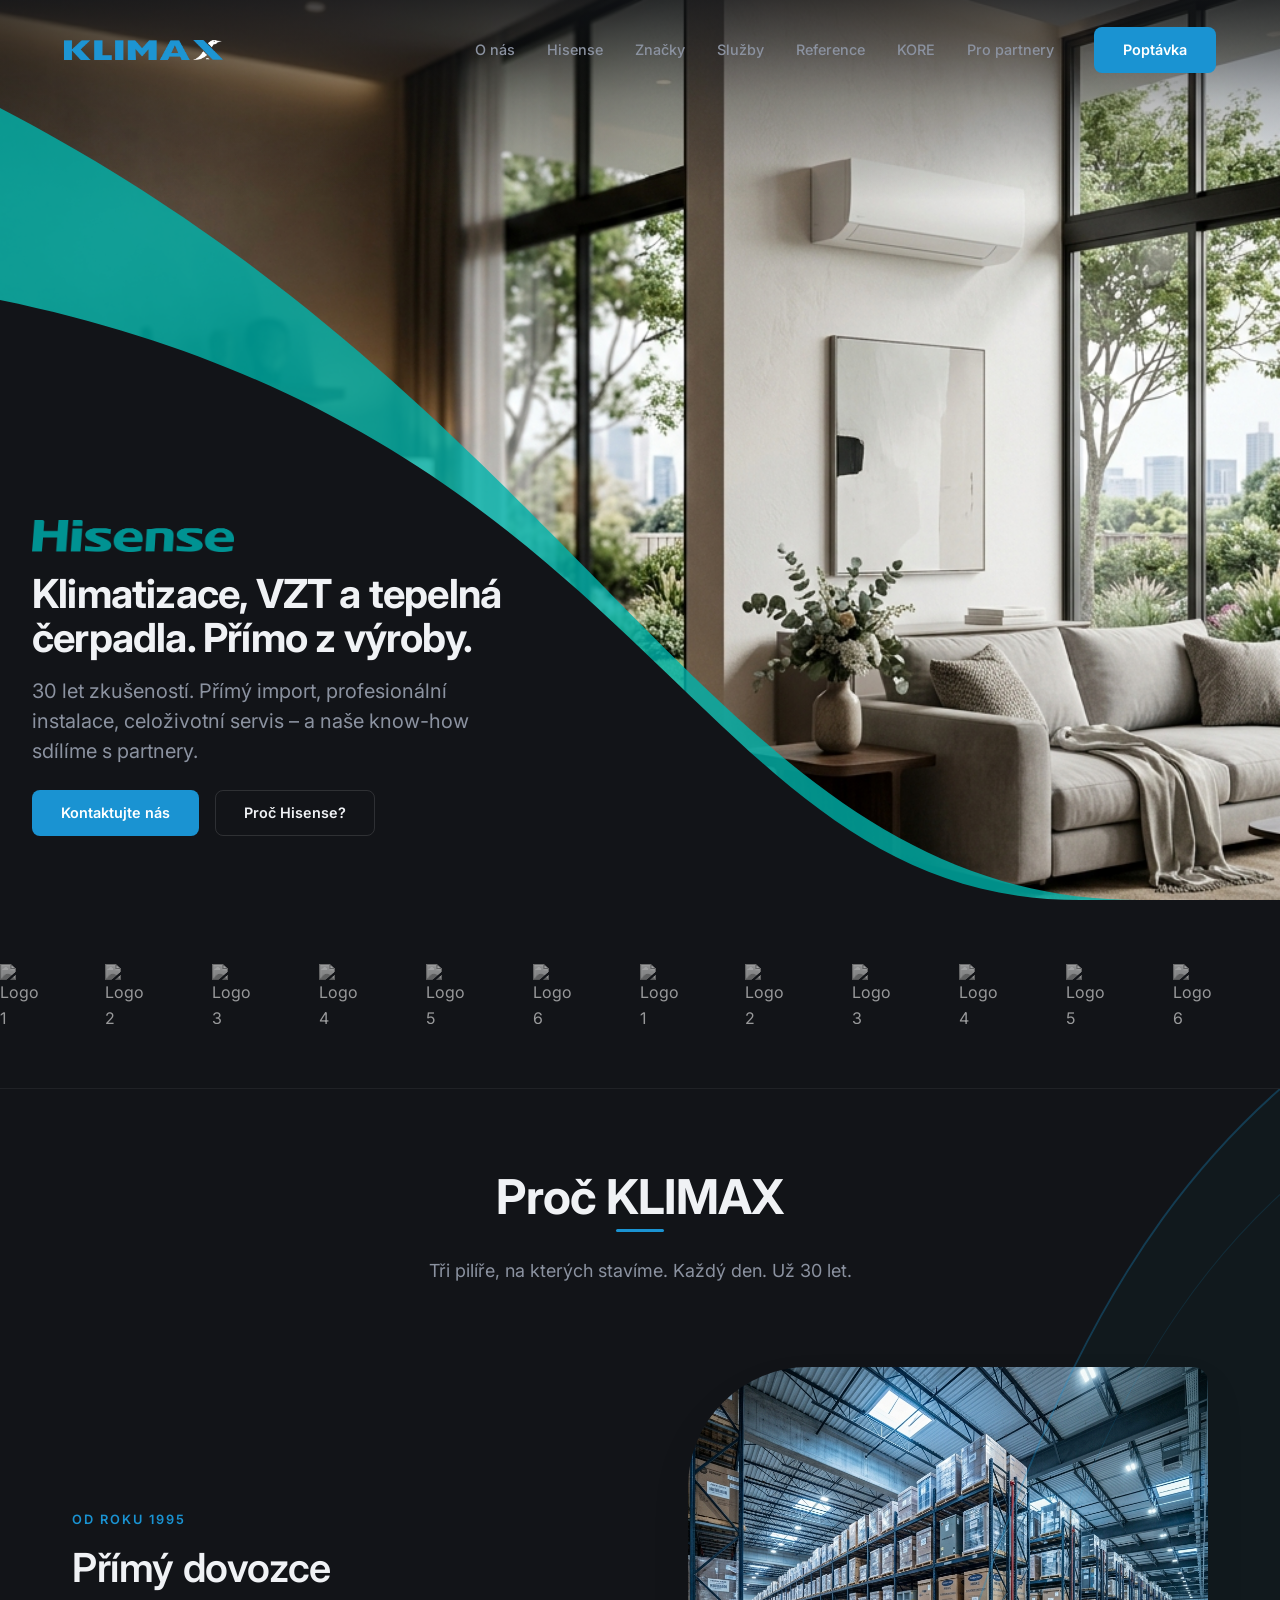
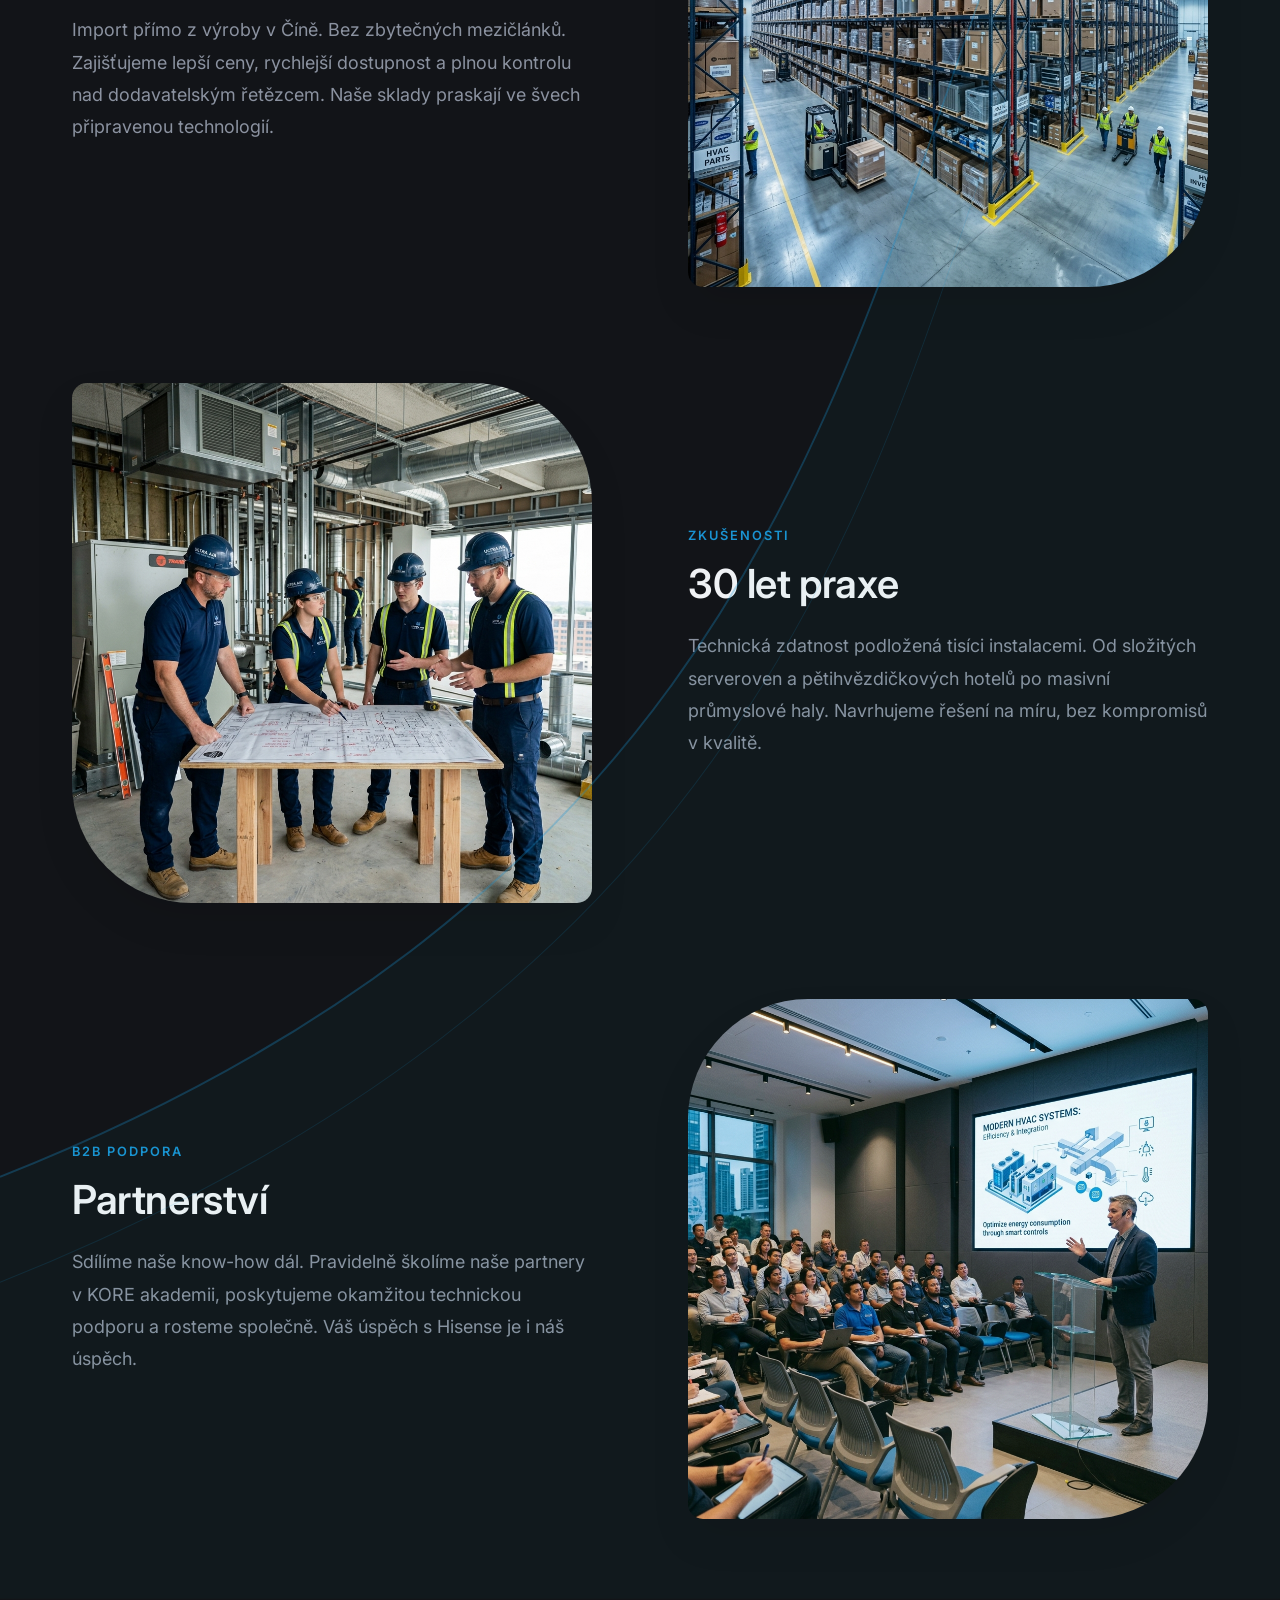
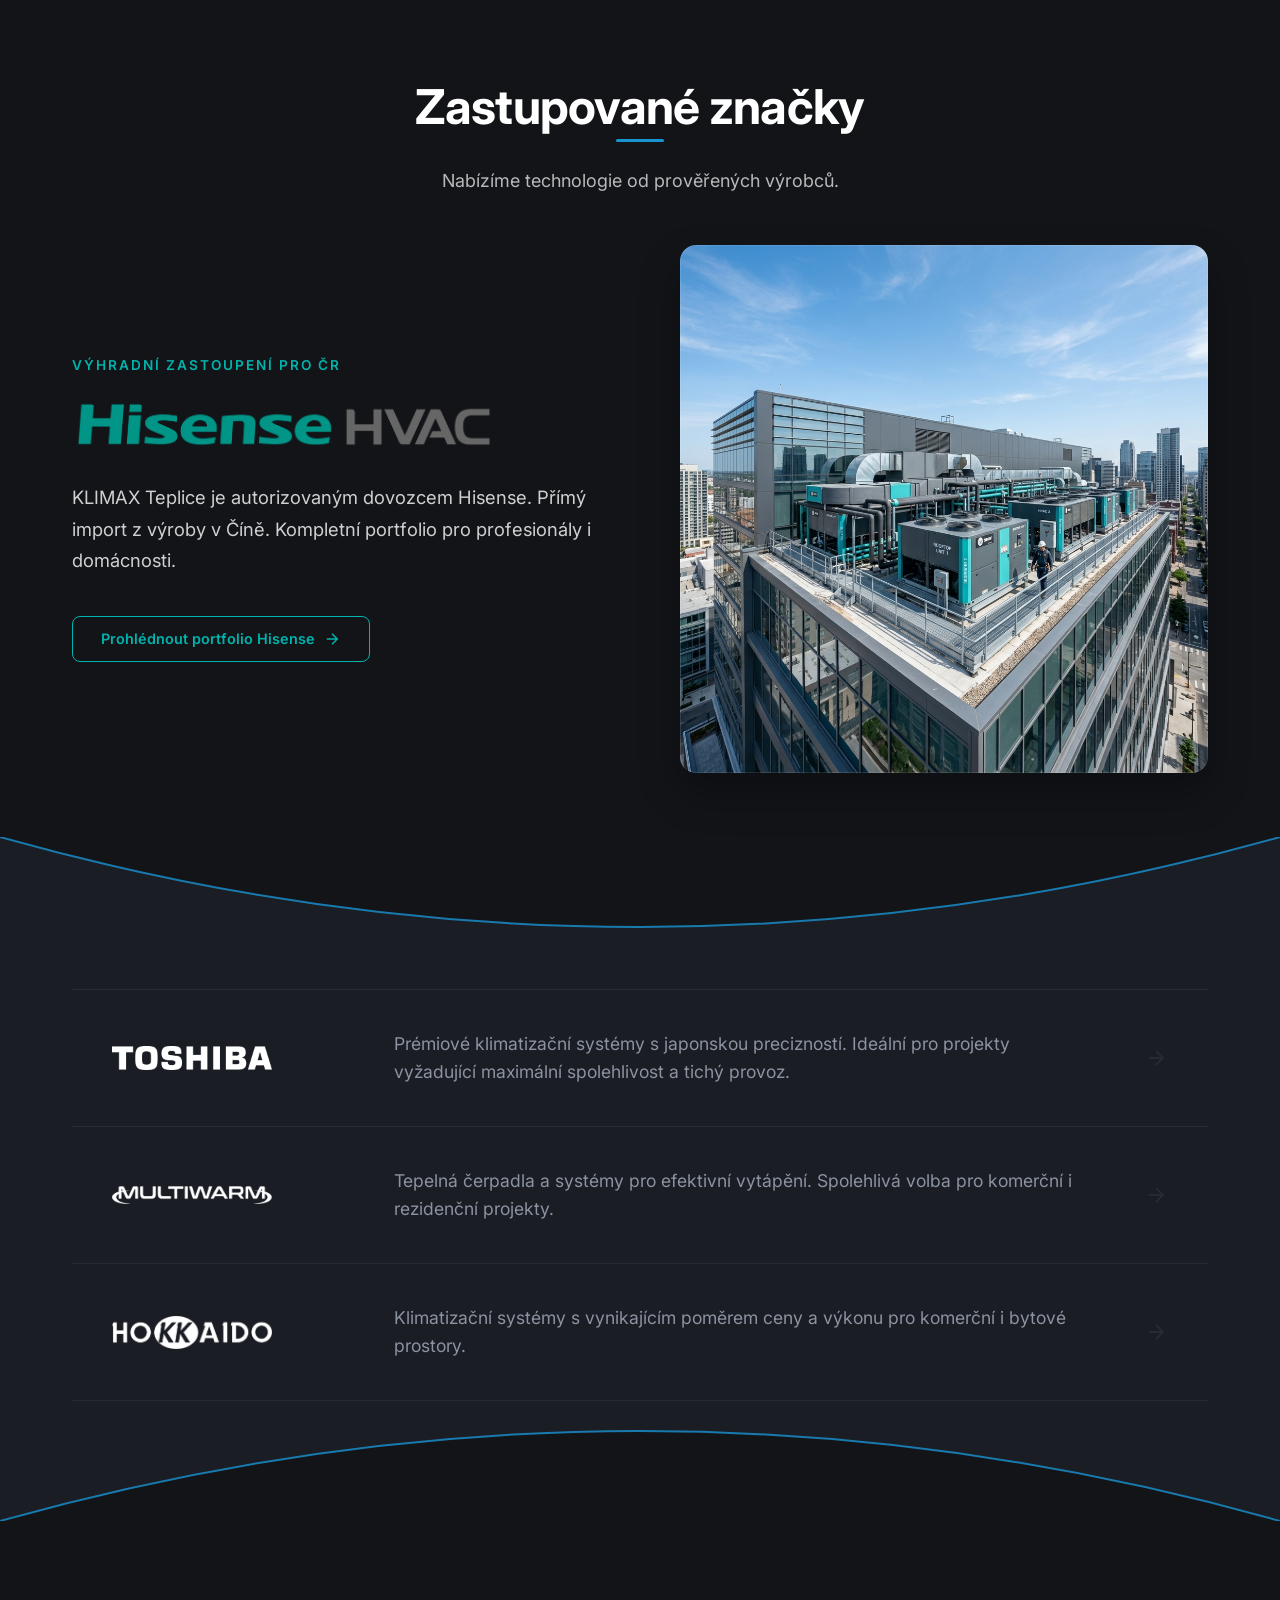
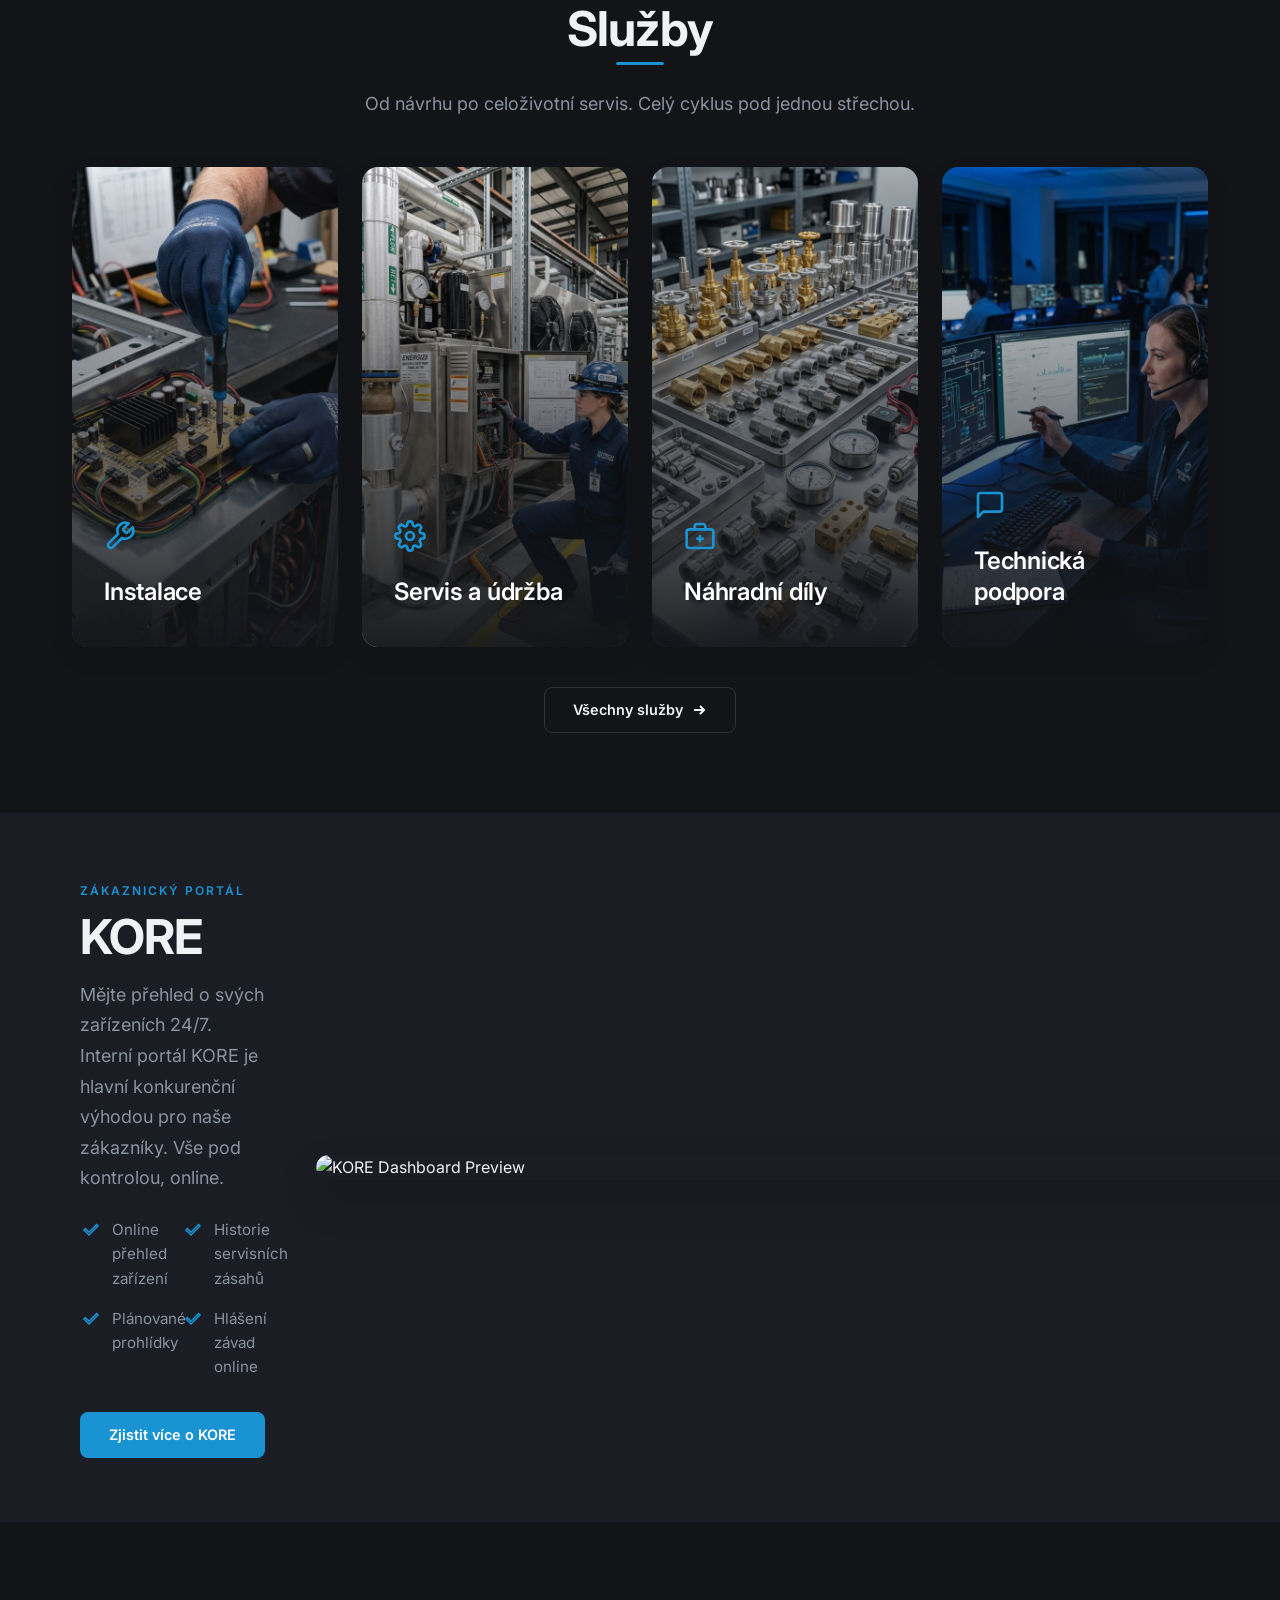
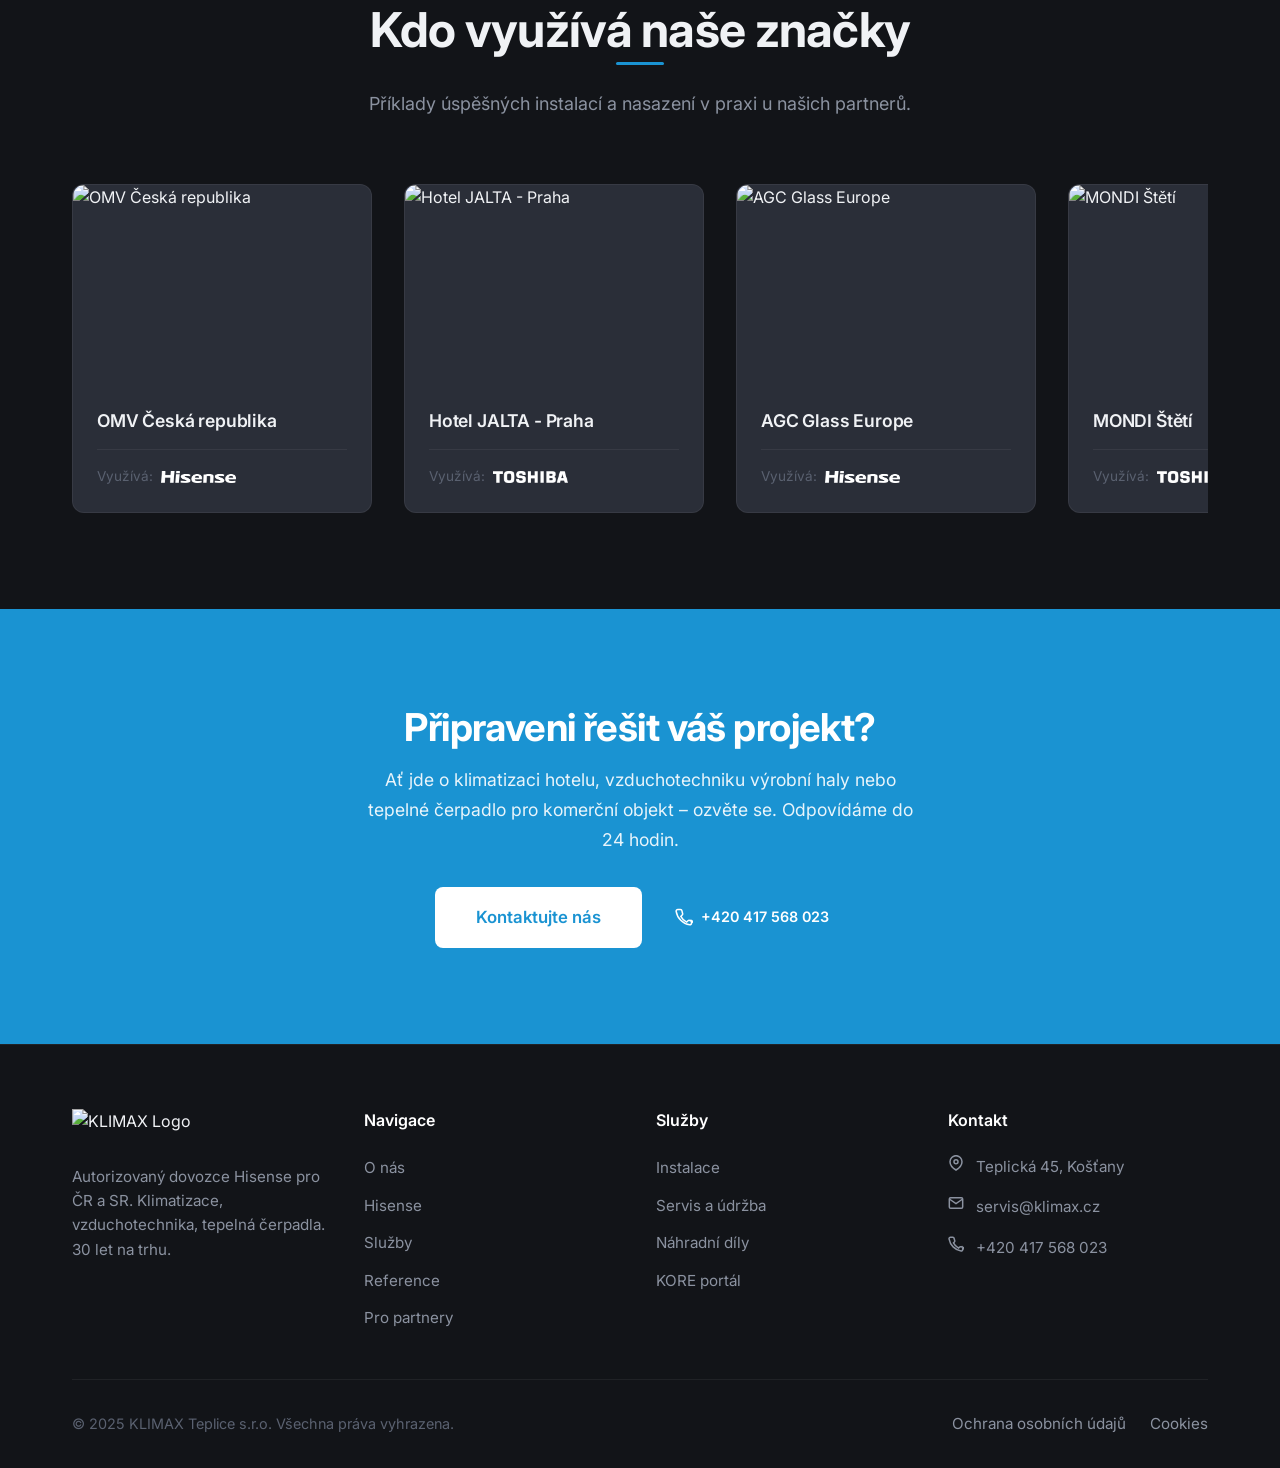
==== index.html @ 56fd616f "bug" ====
<!DOCTYPE html>
<html lang="cs">
<head>
    <meta charset="UTF-8">
    <meta name="viewport" content="width=device-width, initial-scale=1.0">
    <meta name="description" content="KLIMAX Teplice – autorizovaný dovozce Hisense pro ČR a SR. Přímý import klimatizací, vzduchotechniky a tepelných čerpadel z výroby v Číně. 30 let zkušeností.">
    <meta name="keywords" content="dovozce Hisense ČR, klimatizace, vzduchotechnika, tepelná čerpadla, KLIMAX Teplice, Hisense ČR, VRF systémy">
    <meta name="robots" content="index, follow">
    <meta name="author" content="KLIMAX Teplice s.r.o.">

    <!-- Open Graph -->
    <meta property="og:title" content="KLIMAX Teplice – Autorizovaný dovozce Hisense pro ČR a SR">
    <meta property="og:description" content="Přímý import klimatizací a tepelných čerpadel. 30 let na trhu. Prodáváme, instalujeme, servisujeme.">
    <meta property="og:type" content="website">
    <meta property="og:locale" content="cs_CZ">

    <title>KLIMAX Teplice – Autorizovaný dovozce Hisense | Klimatizace, VZT, Tepelná čerpadla</title>

    <!-- Styles -->
    <link rel="stylesheet" href="css/variables.css">
    <link rel="stylesheet" href="css/layout.css">
    <link rel="stylesheet" href="css/components.css">
    <link rel="stylesheet" href="css/pages.css">

    <!-- Preconnect to Google Fonts -->
    <link rel="preconnect" href="https://fonts.googleapis.com">
    <link rel="preconnect" href="https://fonts.gstatic.com" crossorigin>
</head>
<body>

    <!-- ============================================
         NAVIGATION
         ============================================ -->
    <nav class="nav" id="main-nav" role="navigation" aria-label="Hlavní navigace">
        <div class="container nav__inner">
            <!-- Logo -->
            <a href="/" class="nav__logo" aria-label="KLIMAX – domovská stránka">
                <img src="assets/images/Klimax.webp" alt="KLIMAX Logo" class="nav__logo-img" width="140" height="40">
            </a>

            <!-- Desktop Menu -->
            <ul class="nav__menu" id="nav-menu">
                <li class="nav__menu-item"><a href="o-nas.html" class="nav__menu-link">O nás</a></li>
                <li class="nav__menu-item"><a href="hisense.html" class="nav__menu-link">Hisense</a></li>
                <li class="nav__menu-item"><a href="ostatni-znacky.html" class="nav__menu-link">Značky</a></li>
                <li class="nav__menu-item"><a href="sluzby.html" class="nav__menu-link">Služby</a></li>
                <li class="nav__menu-item"><a href="reference.html" class="nav__menu-link">Reference</a></li>
                <li class="nav__menu-item"><a href="kore.html" class="nav__menu-link">KORE</a></li>
                <li class="nav__menu-item"><a href="pro-partnery.html" class="nav__menu-link">Pro partnery</a></li>
                <li class="nav__menu-item"><a href="kontakt.html" class="btn btn--primary nav__cta" id="nav-cta">Poptávka</a></li>
            </ul>

            <!-- Mobile Toggle -->
            <button class="nav__toggle" id="nav-toggle" aria-label="Otevřít menu" aria-expanded="false">
                <span class="nav__toggle-bar"></span>
                <span class="nav__toggle-bar"></span>
                <span class="nav__toggle-bar"></span>
            </button>
        </div>
    </nav>

    <!-- ============================================
         HERO SECTION
         ============================================ -->
    <section class="hero" id="hero">
        <!-- Left: Text Content -->
        <div class="hero__content">
            <div class="hero__content-inner">
                <!-- Hisense logo -->
                <div class="hero__partner-logo fade-in">
                    <img src="assets/images/Hisense.webp" alt="Hisense logo" class="hero__partner-img">
                </div>

                <h1 class="hero__title fade-in">
                    Klimatizace, VZT a&nbsp;tepelná čerpadla. Přímo z&nbsp;výroby.
                </h1>

                <p class="hero__subtitle fade-in">
                    30&nbsp;let zkušeností. Přímý import, profesionální instalace, celoživotní servis – a&nbsp;naše know-how sdílíme s&nbsp;partnery.
                </p>

                <div class="hero__actions fade-in">
                    <a href="kontakt.html" class="btn btn--primary" id="hero-cta-contact">Kontaktujte nás</a>
                    <a href="hisense.html" class="btn btn--secondary" id="hero-cta-hisense">Proč Hisense?</a>
                </div>
            </div>
        </div>

        <!-- Right: Hero Image -->
        <div class="hero__image">
            <img src="assets/images/hero-room-clean.png" alt="Moderní interiér s klimatizací Hisense" width="960" height="960" loading="eager">
        </div>

        <!-- Large Background Wave (Dark with Teal Accent) -->
        <div class="hero__wave" aria-hidden="true">
            <svg viewBox="0 0 100 100" fill="none" xmlns="http://www.w3.org/2000/svg" preserveAspectRatio="none">
                <!-- Teal accent -->
                <path d="M0 1 C 50 40, 60 100, 95 100 L 0 100 Z" fill="#00B3AC" opacity="0.8"/>
                <!-- Dark background for text readability -->
                <path d="M0 25 C 55 42, 58 100, 90 100 L 0 100 Z" fill="#121418"/>
            </svg>
        </div>
    </section>

    <!-- ============================================
         FIRMÁM, KTERÉ NÁM DŮVĚŘUJÍ (NEKONEČNÝ KAROUSEL)
         ============================================ -->
    <section class="trusted-carousel">
        <div class="trusted-carousel__inner">
            <div class="trusted-carousel__track">
                <!-- Logos duplicated for infinite effect -->
                <img src="https://placehold.co/200x80/e6e8eb/8B92A0?text=Firma+1" alt="Logo 1">
                <img src="https://placehold.co/200x80/e6e8eb/8B92A0?text=Firma+2" alt="Logo 2">
                <img src="https://placehold.co/200x80/e6e8eb/8B92A0?text=Firma+3" alt="Logo 3">
                <img src="https://placehold.co/200x80/e6e8eb/8B92A0?text=Firma+4" alt="Logo 4">
                <img src="https://placehold.co/200x80/e6e8eb/8B92A0?text=Firma+5" alt="Logo 5">
                <img src="https://placehold.co/200x80/e6e8eb/8B92A0?text=Firma+6" alt="Logo 6">
                <!-- Duplicate set for seamless loop -->
                <img src="https://placehold.co/200x80/e6e8eb/8B92A0?text=Firma+1" alt="Logo 1">
                <img src="https://placehold.co/200x80/e6e8eb/8B92A0?text=Firma+2" alt="Logo 2">
                <img src="https://placehold.co/200x80/e6e8eb/8B92A0?text=Firma+3" alt="Logo 3">
                <img src="https://placehold.co/200x80/e6e8eb/8B92A0?text=Firma+4" alt="Logo 4">
                <img src="https://placehold.co/200x80/e6e8eb/8B92A0?text=Firma+5" alt="Logo 5">
                <img src="https://placehold.co/200x80/e6e8eb/8B92A0?text=Firma+6" alt="Logo 6">
            </div>
        </div>
    </section>


    <!-- ============================================
         TŘI PILÍŘE
         ============================================ -->
    <section class="section pillars" id="pillars">
        <!-- Unified Wave Overlay -->
        <div class="pillars__wave-overlay" aria-hidden="true">
            <svg viewBox="0 0 1440 2000" preserveAspectRatio="none" xmlns="http://www.w3.org/2000/svg">
                <!-- Large flowing wave covering parts of the section -->
                <path d="M1440,0 C900,400 1200,1200 0,1600 L0,2000 L1440,2000 Z" fill="rgba(0, 179, 172, 0.03)" />
                <path d="M1440,0 C900,400 1200,1200 0,1600" fill="none" stroke="var(--accent-klimax)" stroke-width="2" opacity="0.3"/>
                <path d="M1440,100 C950,480 1250,1280 0,1700" fill="none" stroke="var(--accent-klimax)" stroke-width="1" opacity="0.15"/>
            </svg>
        </div>
        <div class="container">
            <div class="section__header fade-in">
                <h2 class="section__title">Proč KLIMAX</h2>
                <p class="section__subtitle">Tři pilíře, na kterých stavíme. Každý den. Už 30 let.</p>
            </div>

            <div class="pillars-z">
                <!-- Row 1: Přímý dovozce -->
                <div class="z-row fade-in">
                    <div class="z-row__content">
                        <span class="z-row__label">Od roku 1995</span>
                        <h3 class="z-row__title">Přímý dovozce</h3>
                        <p class="z-row__text">
                            Import přímo z výroby v Číně. Bez zbytečných mezičlánků.
                            Zajišťujeme lepší ceny, rychlejší dostupnost a plnou kontrolu nad dodavatelským řetězcem. Naše sklady praskají ve švech připravenou technologií.
                        </p>
                    </div>
                    <div class="z-row__image">
                        <img src="./assets/images/warehouse.png" alt="Sklad KLIMAX" loading="lazy">
                    </div>
                </div>

                <!-- Row 2: 30 let praxe (Image on Left) -->
                <div class="z-row z-row--reverse fade-in">
                    <div class="z-row__content">
                        <span class="z-row__label">Zkušenosti</span>
                        <h3 class="z-row__title">30 let praxe</h3>
                        <p class="z-row__text">
                            Technická zdatnost podložená tisíci instalacemi. Od složitých serveroven
                            a pětihvězdičkových hotelů po masivní průmyslové haly. Navrhujeme řešení na míru, bez kompromisů v kvalitě.
                        </p>
                    </div>
                    <div class="z-row__image">
                        <img src="./assets/images/team.png" alt="Montážní tým KLIMAX" loading="lazy">
                    </div>
                </div>

                <!-- Row 3: Partnerství -->
                <div class="z-row fade-in">
                    <div class="z-row__content">
                        <span class="z-row__label">B2B Podpora</span>
                        <h3 class="z-row__title">Partnerství</h3>
                        <p class="z-row__text">
                            Sdílíme naše know-how dál. Pravidelně školíme naše partnery v KORE akademii, poskytujeme okamžitou technickou podporu a rosteme společně. Váš úspěch s Hisense je i náš úspěch.
                        </p>
                    </div>
                    <div class="z-row__image">
                        <img src="./assets/images/training.png" alt="Školení partnerů" loading="lazy">
                    </div>
                </div>
            </div>
        </div>
    </section>

    <!-- ============================================
         ZASTUPOVANÉ ZNAČKY
         ============================================ -->
    <section class="section section--dark brands" id="brands" style="padding-bottom: 0;">
        <!-- 1. Úroveň: Exkluzivní partner Hisense -->
        <div class="container">
            <div class="section__header fade-in">
                <h2 class="section__title">Zastupované značky</h2>
                <p class="section__subtitle">Nabízíme technologie od prověřených výrobců.</p>
            </div>

            <div class="brands-hero fade-in">
                <div class="brands-hero__content">
                    <div class="brands-hero__badge">Výhradní zastoupení pro ČR</div>
                    <div class="brands-hero__logo">
                        <img src="./assets/images/Hisense-HVAC.webp" alt="Hisense Logo" style="height: 50px; width: auto; display: block;">
                    </div>
                    <p class="brands-hero__desc">
                        KLIMAX Teplice je autorizovaným dovozcem Hisense. Přímý import z výroby v Číně. Kompletní portfolio pro profesionály i domácnosti.
                    </p>
                    <a href="hisense.html" class="btn btn--hisense-outline" id="brand-hisense-link">
                        Prohlédnout portfolio Hisense
                        <svg width="18" height="18" viewBox="0 0 24 24" fill="none" stroke="currentColor" stroke-width="2" aria-hidden="true"><path d="M5 12h14M12 5l7 7-7 7"/></svg>
                    </a>
                </div>
                <div class="brands-hero__image">
                    <img src="./assets/images/hisense_commercial.png" alt="Hisense Instalace" loading="lazy">
                </div>
            </div>
        </div>

        <!-- 2. Vizuální předěl (Jedna strukturální vlna) -->
        <div class="brands-divider" aria-hidden="true" style="margin-top: 4rem; line-height: 0;">
            <svg viewBox="0 0 1440 120" preserveAspectRatio="none" style="width: 100%; height: 120px; display: block;">
                <!-- Ostře řezaná architektonická vlna -->
                <path d="M0,0 C480,120 960,120 1440,0 L1440,120 L0,120 Z" fill="var(--bg-secondary)"/>
                <path d="M0,0 C480,120 960,120 1440,0" fill="none" stroke="var(--accent-klimax)" stroke-width="2" opacity="0.8"/>
            </svg>
        </div>

        <!-- 3. Úroveň: Ostatní značky (Pod vlnou) -->
        <div class="brands-others" style="background-color: var(--bg-secondary); padding-bottom: 0;">
            <div class="container">
                <div class="brands-list" style="padding-top: 2rem;">

                <!-- Toshiba Row -->
                <a href="ostatni-znacky.html#toshiba" class="brand-row fade-in" id="brand-toshiba">
                    <div class="brand-row__logo">
                        <img src="./assets/images/Toshiba.webp" alt="Toshiba logo" style="height: 36px; width: auto; display: block;">
                    </div>
                    <div class="brand-row__content">
                        <p class="brand-row__desc">Prémiové klimatizační systémy s japonskou precizností. Ideální pro projekty vyžadující maximální spolehlivost a tichý provoz.</p>
                    </div>
                    <div class="brand-row__action">
                        <svg width="24" height="24" viewBox="0 0 24 24" fill="none" stroke="currentColor" stroke-width="2" aria-hidden="true"><path d="M5 12h14M12 5l7 7-7 7"/></svg>
                    </div>
                </a>

                <!-- Multiwarm Row -->
                <a href="ostatni-znacky.html#multiwarm" class="brand-row fade-in" id="brand-multiwarm">
                    <div class="brand-row__logo">
                        <img src="./assets/images/Multiwarm.webp" alt="Multiwarm logo" style="height: 36px; width: auto; display: block;">
                    </div>
                    <div class="brand-row__content">
                        <p class="brand-row__desc">Tepelná čerpadla a systémy pro efektivní vytápění. Spolehlivá volba pro komerční i rezidenční projekty.</p>
                    </div>
                    <div class="brand-row__action">
                        <svg width="24" height="24" viewBox="0 0 24 24" fill="none" stroke="currentColor" stroke-width="2" aria-hidden="true"><path d="M5 12h14M12 5l7 7-7 7"/></svg>
                    </div>
                </a>

                <!-- Hokkaido Row -->
                <a href="ostatni-znacky.html#hokkaido" class="brand-row fade-in" id="brand-hokkaido">
                    <div class="brand-row__logo">
                        <img src="./assets/images/Hokkaido.webp" alt="Hokkaido logo" style="height: 36px; width: auto; display: block;">
                    </div>
                    <div class="brand-row__content">
                        <p class="brand-row__desc">Klimatizační systémy s vynikajícím poměrem ceny a výkonu pro komerční i bytové prostory.</p>
                    </div>
                    <div class="brand-row__action">
                        <svg width="24" height="24" viewBox="0 0 24 24" fill="none" stroke="currentColor" stroke-width="2" aria-hidden="true"><path d="M5 12h14M12 5l7 7-7 7"/></svg>
                    </div>
                </a>
                </div>
            </div>
        </div>

        <!-- 4. Vizuální předěl (Spodní vlna návrat do primárního pozadí) -->
        <div class="brands-divider-bottom" aria-hidden="true" style="line-height: 0;">
            <svg viewBox="0 0 1440 120" preserveAspectRatio="none" style="width: 100%; height: 120px; display: block; transform: rotate(180deg) scaleX(-1);">
                <path d="M0,0 C480,120 960,120 1440,0 L1440,120 L0,120 Z" fill="var(--bg-secondary)"/>
                <path d="M0,0 C480,120 960,120 1440,0" fill="none" stroke="var(--accent-klimax)" stroke-width="2" opacity="0.8"/>
            </svg>
        </div>
    </section>

    <!-- ============================================
         SLUŽBY – PŘEHLED
         ============================================ -->
    <section class="section services-preview" id="services">
        <div class="container">
            <div class="section__header fade-in">
                <h2 class="section__title">Služby</h2>
                <p class="section__subtitle">Od návrhu po celoživotní servis. Celý cyklus pod jednou střechou.</p>
            </div>

            <div class="services-preview__grid">
                <!-- Instalace -->
                <article class="service-card fade-in" id="service-installation">
                    <img src="./assets/images/service_install.png" alt="Instalace" class="service-card__bg" loading="lazy">
                    <div class="service-card__overlay"></div>
                    <div class="service-card__content">
                        <div class="service-card__icon" aria-hidden="true">
                            <svg width="32" height="32" viewBox="0 0 24 24" fill="none" stroke="currentColor" stroke-width="2" stroke-linecap="round" stroke-linejoin="round">
                                <path d="M14.7 6.3a1 1 0 000 1.4l1.6 1.6a1 1 0 001.4 0l3.77-3.77a6 6 0 01-7.94 7.94l-6.91 6.91a2.12 2.12 0 01-3-3l6.91-6.91a6 6 0 017.94-7.94l-3.76 3.76z"/>
                            </svg>
                        </div>
                        <h3 class="service-card__title">Instalace</h3>
                        <p class="service-card__text">
                            Projektování a montáž klimatizačních a VZT systémů. Realizace na klíč od návrhu po předání díla.
                        </p>
                    </div>
                </article>

                <!-- Servis -->
                <article class="service-card fade-in" id="service-maintenance">
                    <img src="./assets/images/service_maintenance.png" alt="Servis" class="service-card__bg" loading="lazy">
                    <div class="service-card__overlay"></div>
                    <div class="service-card__content">
                        <div class="service-card__icon" aria-hidden="true">
                            <svg width="32" height="32" viewBox="0 0 24 24" fill="none" stroke="currentColor" stroke-width="2" stroke-linecap="round" stroke-linejoin="round">
                                <circle cx="12" cy="12" r="3"/>
                                <path d="M19.4 15a1.65 1.65 0 00.33 1.82l.06.06a2 2 0 010 2.83 2 2 0 01-2.83 0l-.06-.06a1.65 1.65 0 00-1.82-.33 1.65 1.65 0 00-1 1.51V21a2 2 0 01-4 0v-.09A1.65 1.65 0 009 19.4a1.65 1.65 0 00-1.82.33l-.06.06a2 2 0 01-2.83-2.83l.06-.06A1.65 1.65 0 004.68 15a1.65 1.65 0 00-1.51-1H3a2 2 0 010-4h.09A1.65 1.65 0 004.6 9a1.65 1.65 0 00-.33-1.82l-.06-.06a2 2 0 012.83-2.83l.06.06A1.65 1.65 0 009 4.68a1.65 1.65 0 001-1.51V3a2 2 0 014 0v.09a1.65 1.65 0 001 1.51 1.65 1.65 0 001.82-.33l.06-.06a2 2 0 012.83 2.83l-.06.06A1.65 1.65 0 0019.4 9a1.65 1.65 0 001.51 1H21a2 2 0 010 4h-.09a1.65 1.65 0 00-1.51 1z"/>
                            </svg>
                        </div>
                        <h3 class="service-card__title">Servis a údržba</h3>
                        <p class="service-card__text">
                            Proaktivní a preventivní servis. Pohotovostní zásahy 24/7. Servisní smlouvy s garantovanou dobou odezvy.
                        </p>
                    </div>
                </article>

                <!-- Náhradní díly -->
                <article class="service-card fade-in" id="service-parts">
                    <img src="./assets/images/spare_parts.png" alt="Náhradní díly" class="service-card__bg" loading="lazy">
                    <div class="service-card__overlay"></div>
                    <div class="service-card__content">
                        <div class="service-card__icon" aria-hidden="true">
                            <svg width="32" height="32" viewBox="0 0 24 24" fill="none" stroke="currentColor" stroke-width="2" stroke-linecap="round" stroke-linejoin="round">
                                <rect x="2" y="7" width="20" height="14" rx="2" ry="2"/>
                                <path d="M16 7V5a2 2 0 00-2-2h-4a2 2 0 00-2 2v2"/>
                                <line x1="12" y1="12" x2="12" y2="16"/>
                                <line x1="10" y1="14" x2="14" y2="14"/>
                            </svg>
                        </div>
                        <h3 class="service-card__title">Náhradní díly</h3>
                        <p class="service-card__text">
                            Sklad originálních náhradních dílů Hisense v ČR. Rychlá dostupnost bez čekání na mezinárodní dopravu.
                        </p>
                    </div>
                </article>

                <!-- Technická podpora -->
                <article class="service-card fade-in" id="service-support">
                    <img src="./assets/images/tech_support.png" alt="Technická podpora" class="service-card__bg" loading="lazy">
                    <div class="service-card__overlay"></div>
                    <div class="service-card__content">
                        <div class="service-card__icon" aria-hidden="true">
                            <svg width="32" height="32" viewBox="0 0 24 24" fill="none" stroke="currentColor" stroke-width="2" stroke-linecap="round" stroke-linejoin="round">
                                <path d="M21 15a2 2 0 01-2 2H7l-4 4V5a2 2 0 012-2h14a2 2 0 012 2z"/>
                            </svg>
                        </div>
                        <h3 class="service-card__title">Technická podpora</h3>
                        <p class="service-card__text">
                            Konzultace při návrhu, pomoc s dimenzováním a školení instalačních partnerů. Sdílíme, co umíme.
                        </p>
                    </div>
                </article>
            </div>

            <div class="services-preview__footer fade-in">
                <a href="sluzby.html" class="btn btn--secondary" id="services-all-link">
                    Všechny služby
                    <svg width="16" height="16" viewBox="0 0 16 16" fill="none" stroke="currentColor" stroke-width="2" aria-hidden="true"><path d="M3 8h10M9 4l4 4-4 4"/></svg>
                </a>
            </div>
        </div>
    </section>


    <!-- ============================================
         KORE – ZÁKAZNICKÁ ZÓNA TEASER
         ============================================ -->
    <section class="section kore-teaser" id="kore">
        <div class="container">
            <div class="kore-teaser__inner fade-in">
                <div class="kore-teaser__content">
                    <span class="kore-teaser__label">Zákaznický portál</span>
                    <h2 class="kore-teaser__title">KORE</h2>
                    <p class="kore-teaser__desc">
                        Mějte přehled o svých zařízeních 24/7. Interní portál KORE je hlavní
                        konkurenční výhodou pro naše zákazníky. Vše pod kontrolou, online.
                    </p>

                    <div class="kore-teaser__features">
                        <div class="kore-teaser__feature">
                            <svg width="20" height="20" viewBox="0 0 20 20" fill="none" stroke="#1a93d2" stroke-width="1.5" aria-hidden="true"><path d="M9 17l-5-5 1.4-1.4L9 14.2l7.6-7.6L18 8z"/></svg>
                            <span>Online přehled zařízení</span>
                        </div>
                        <div class="kore-teaser__feature">
                            <svg width="20" height="20" viewBox="0 0 20 20" fill="none" stroke="#1a93d2" stroke-width="1.5" aria-hidden="true"><path d="M9 17l-5-5 1.4-1.4L9 14.2l7.6-7.6L18 8z"/></svg>
                            <span>Historie servisních zásahů</span>
                        </div>
                        <div class="kore-teaser__feature">
                            <svg width="20" height="20" viewBox="0 0 20 20" fill="none" stroke="#1a93d2" stroke-width="1.5" aria-hidden="true"><path d="M9 17l-5-5 1.4-1.4L9 14.2l7.6-7.6L18 8z"/></svg>
                            <span>Plánované prohlídky</span>
                        </div>
                        <div class="kore-teaser__feature">
                            <svg width="20" height="20" viewBox="0 0 20 20" fill="none" stroke="#1a93d2" stroke-width="1.5" aria-hidden="true"><path d="M9 17l-5-5 1.4-1.4L9 14.2l7.6-7.6L18 8z"/></svg>
                            <span>Hlášení závad online</span>
                        </div>
                    </div>

                    <a href="kore.html" class="btn btn--primary" id="kore-cta">
                        Zjistit více o KORE
                    </a>
                </div>

                <div class="kore-teaser__visual" aria-hidden="true">
                    <img src="https://placehold.co/1200x800/1e232b/00B3AC?text=KORE+Dashboard" alt="KORE Dashboard Preview" class="kore-teaser__image" loading="lazy">
                </div>
            </div>
        </div>
    </section>

    <!-- ============================================
         REALIZACE U KLIENTŮ (GALERIE)
         ============================================ -->
    <section class="section trusted-clients">
        <div class="container">
            <div class="section__header fade-in">
                <h2 class="section__title">Kdo využívá naše značky</h2>
                <p class="section__subtitle">Příklady úspěšných instalací a nasazení v praxi u našich partnerů.</p>
            </div>
            <div class="trusted-clients__grid fade-in">
                <!-- 1. OMV Česká republika -->
                <article class="client-card">
                    <div class="client-card__image-wrapper">
                        <img src="https://placehold.co/600x400/121418/00B3AC?text=OMV+ČR" alt="OMV Česká republika" class="client-card__image" loading="lazy">
                    </div>
                    <div class="client-card__content">
                        <h3 class="client-card__title">OMV Česká republika</h3>
                        <div class="client-card__brand">
                            <span class="client-card__brand-label">Využívá:</span>
                            <img src="./assets/images/Hisense.webp" alt="Hisense" class="client-card__brand-logo">
                        </div>
                    </div>
                </article>

                <!-- 2. Hotel JALTA - Praha -->
                <article class="client-card">
                    <div class="client-card__image-wrapper">
                        <img src="https://placehold.co/600x400/121418/00B3AC?text=Hotel+JALTA" alt="Hotel JALTA - Praha" class="client-card__image" loading="lazy">
                    </div>
                    <div class="client-card__content">
                        <h3 class="client-card__title">Hotel JALTA - Praha</h3>
                        <div class="client-card__brand">
                            <span class="client-card__brand-label">Využívá:</span>
                            <img src="./assets/images/Toshiba.webp" alt="Toshiba" class="client-card__brand-logo">
                        </div>
                    </div>
                </article>

                <!-- 3. AGC Glass Europe -->
                <article class="client-card">
                    <div class="client-card__image-wrapper">
                        <img src="https://placehold.co/600x400/121418/00B3AC?text=AGC+Glass" alt="AGC Glass Europe" class="client-card__image" loading="lazy">
                    </div>
                    <div class="client-card__content">
                        <h3 class="client-card__title">AGC Glass Europe</h3>
                        <div class="client-card__brand">
                            <span class="client-card__brand-label">Využívá:</span>
                            <img src="./assets/images/Hisense.webp" alt="Hisense" class="client-card__brand-logo">
                        </div>
                    </div>
                </article>

                <!-- 4. MONDI Štětí -->
                <article class="client-card">
                    <div class="client-card__image-wrapper">
                        <img src="https://placehold.co/600x400/121418/00B3AC?text=MONDI+Štětí" alt="MONDI Štětí" class="client-card__image" loading="lazy">
                    </div>
                    <div class="client-card__content">
                        <h3 class="client-card__title">MONDI Štětí</h3>
                        <div class="client-card__brand">
                            <span class="client-card__brand-label">Využívá:</span>
                            <img src="./assets/images/Toshiba.webp" alt="Toshiba" class="client-card__brand-logo">
                        </div>
                    </div>
                </article>

                <!-- 5. AAA auto -->
                <article class="client-card">
                    <div class="client-card__image-wrapper">
                        <img src="https://placehold.co/600x400/121418/00B3AC?text=AAA+auto" alt="AAA auto" class="client-card__image" loading="lazy">
                    </div>
                    <div class="client-card__content">
                        <h3 class="client-card__title">AAA auto</h3>
                        <div class="client-card__brand">
                            <span class="client-card__brand-label">Využívá:</span>
                            <img src="./assets/images/Toshiba.webp" alt="Toshiba" class="client-card__brand-logo">
                        </div>
                    </div>
                </article>

                <!-- 6. AFFIDEA Praha -->
                <article class="client-card">
                    <div class="client-card__image-wrapper">
                        <img src="https://placehold.co/600x400/121418/00B3AC?text=AFFIDEA+Praha" alt="AFFIDEA Praha" class="client-card__image" loading="lazy">
                    </div>
                    <div class="client-card__content">
                        <h3 class="client-card__title">AFFIDEA Praha</h3>
                    </div>
                </article>

                <!-- 7. Pension U Kozičky -->
                <article class="client-card">
                    <div class="client-card__image-wrapper">
                        <img src="https://placehold.co/600x400/121418/00B3AC?text=Pension+U+Kozičky" alt="Pension U Kozičky" class="client-card__image" loading="lazy">
                    </div>
                    <div class="client-card__content">
                        <h3 class="client-card__title">Pension U Kozičky</h3>
                    </div>
                </article>

                <!-- 8. Plaza ALTA Hotel -->
                <article class="client-card">
                    <div class="client-card__image-wrapper">
                        <img src="https://placehold.co/600x400/121418/00B3AC?text=Plaza+ALTA+Hotel" alt="Plaza ALTA Hotel" class="client-card__image" loading="lazy">
                    </div>
                    <div class="client-card__content">
                        <h3 class="client-card__title">Plaza ALTA Hotel</h3>
                    </div>
                </article>

                <!-- 9. PE Holding -->
                <article class="client-card">
                    <div class="client-card__image-wrapper">
                        <img src="https://placehold.co/600x400/121418/00B3AC?text=PE+Holding" alt="PE Holding" class="client-card__image" loading="lazy">
                    </div>
                    <div class="client-card__content">
                        <h3 class="client-card__title">PE Holding</h3>
                    </div>
                </article>

                <!-- 10. Hotel Giovanni Giacomo -->
                <article class="client-card">
                    <div class="client-card__image-wrapper">
                        <img src="https://placehold.co/600x400/121418/00B3AC?text=Hotel+Giovanni+Giacomo" alt="Hotel Giovanni Giacomo" class="client-card__image" loading="lazy">
                    </div>
                    <div class="client-card__content">
                        <h3 class="client-card__title">Hotel Giovanni Giacomo</h3>
                    </div>
                </article>

                <!-- 11. Ústav živočišné fyziologie a genetiky AV ČR -->
                <article class="client-card">
                    <div class="client-card__image-wrapper">
                        <img src="https://placehold.co/600x400/121418/00B3AC?text=Ústav+živočišné+fyziologie" alt="Ústav živočišné fyziologie a genetiky AV ČR" class="client-card__image" loading="lazy">
                    </div>
                    <div class="client-card__content">
                        <h3 class="client-card__title">Ústav živočišné fyziologie a genetiky AV ČR</h3>
                    </div>
                </article>
            </div>
        </div>
    </section>

    <!-- ============================================
         CTA SECTION
         ============================================ -->
    <section class="section cta-section" id="cta">
        <div class="container cta-section__content fade-in">
            <h2 class="cta-section__title">Připraveni řešit váš projekt?</h2>
            <p class="cta-section__text">
                Ať jde o klimatizaci hotelu, vzduchotechniku výrobní haly nebo tepelné čerpadlo
                pro komerční objekt – ozvěte se. Odpovídáme do 24 hodin.
            </p>
            <div class="cta-section__actions">
                <a href="kontakt.html" class="btn btn--white btn--lg" id="cta-contact">Kontaktujte nás</a>
                <a href="tel:+420417568023" class="btn btn--ghost-white" id="cta-phone">
                    <svg width="18" height="18" viewBox="0 0 18 18" fill="none" stroke="currentColor" stroke-width="1.5" aria-hidden="true"><path d="M16.5 12.69v2.5a1.67 1.67 0 01-1.82 1.67A16.5 16.5 0 011.14 3.32 1.67 1.67 0 012.81 1.5h2.5a1.67 1.67 0 011.67 1.43 10.72 10.72 0 00.58 2.35 1.67 1.67 0 01-.37 1.76L5.84 8.39a13.33 13.33 0 005.77 5.77l1.35-1.35a1.67 1.67 0 011.76-.37 10.72 10.72 0 002.35.58 1.67 1.67 0 011.43 1.67z"/></svg>
                    +420 417 568 023
                </a>
            </div>
        </div>
    </section>

    <!-- ============================================
         FOOTER
         ============================================ -->
    <footer class="footer" id="footer">
        <div class="container">
            <div class="footer__grid">
                <!-- Column 1: About -->
                <div class="footer__col">
                    <a href="/" class="footer__logo" aria-label="KLIMAX">
                        <img src="assets/images/klimax.webp" alt="KLIMAX Logo" class="footer__logo-img" width="140" height="40">
                    </a>
                    <p class="footer__about">
                        Autorizovaný dovozce Hisense pro ČR a SR.
                        Klimatizace, vzduchotechnika, tepelná čerpadla.
                        30&nbsp;let na trhu.
                    </p>
                </div>

                <!-- Column 2: Navigation -->
                <div class="footer__col">
                    <h4 class="footer__title">Navigace</h4>
                    <ul class="footer__links">
                        <li><a href="o-nas.html" class="footer__link">O nás</a></li>
                        <li><a href="hisense.html" class="footer__link">Hisense</a></li>
                        <li><a href="sluzby.html" class="footer__link">Služby</a></li>
                        <li><a href="reference.html" class="footer__link">Reference</a></li>
                        <li><a href="pro-partnery.html" class="footer__link">Pro partnery</a></li>
                    </ul>
                </div>

                <!-- Column 3: Services -->
                <div class="footer__col">
                    <h4 class="footer__title">Služby</h4>
                    <ul class="footer__links">
                        <li><a href="sluzby.html#instalace" class="footer__link">Instalace</a></li>
                        <li><a href="sluzby.html#servis" class="footer__link">Servis a údržba</a></li>
                        <li><a href="sluzby.html#nahradni-dily" class="footer__link">Náhradní díly</a></li>
                        <li><a href="kore.html" class="footer__link">KORE portál</a></li>
                    </ul>
                </div>

                <!-- Column 4: Contact -->
                <div class="footer__col">
                    <h4 class="footer__title">Kontakt</h4>
                    <div class="footer__contact">
                        <div class="footer__contact-item">
                            <svg width="16" height="16" viewBox="0 0 16 16" fill="none" stroke="currentColor" stroke-width="1.5" aria-hidden="true"><path d="M14 6.67C14 11.33 8 15 8 15S2 11.33 2 6.67a6 6 0 1112 0z"/><circle cx="8" cy="6.67" r="2"/></svg>
                            <span>Teplická 45, Košťany</span>
                        </div>
                        <div class="footer__contact-item">
                            <svg width="16" height="16" viewBox="0 0 16 16" fill="none" stroke="currentColor" stroke-width="1.5" aria-hidden="true"><path d="M2.67 2.67h10.66c.74 0 1.34.6 1.34 1.33v8c0 .73-.6 1.33-1.34 1.33H2.67c-.74 0-1.34-.6-1.34-1.33V4c0-.73.6-1.33 1.34-1.33z"/><path d="M14.67 4L8 8.67 1.33 4"/></svg>
                            <a href="mailto:servis@klimax.cz" class="footer__link">servis@klimax.cz</a>
                        </div>
                        <div class="footer__contact-item">
                            <svg width="16" height="16" viewBox="0 0 16 16" fill="none" stroke="currentColor" stroke-width="1.5" aria-hidden="true"><path d="M14.67 11.28v2.22a1.48 1.48 0 01-1.62 1.48A14.67 14.67 0 011.02 2.95 1.48 1.48 0 012.5 1.33h2.22a1.48 1.48 0 011.48 1.28c.1.63.27 1.25.5 1.84a1.48 1.48 0 01-.33 1.57l-.94.94a11.85 11.85 0 005.13 5.13l.94-.94a1.48 1.48 0 011.57-.33c.6.23 1.21.4 1.84.5a1.48 1.48 0 011.28 1.5z"/></svg>
                            <a href="tel:+420417568023" class="footer__link">+420 417 568 023</a>
                        </div>
                    </div>
                </div>
            </div>

            <div class="footer__bottom">
                <p class="footer__copyright">&copy; 2025 KLIMAX Teplice s.r.o. Všechna práva vyhrazena.</p>
                <div class="footer__bottom-links">
                    <a href="#" class="footer__link">Ochrana osobních údajů</a>
                    <a href="#" class="footer__link">Cookies</a>
                </div>
            </div>
        </div>
    </footer>

    <!-- Scripts -->
    <script src="js/main.js" defer></script>

</body>
</html>
---- css/variables.css ----
/* ==========================================================================
   KLIMAX Teplice – Design Tokens, Reset & Base Styles
   --------------------------------------------------------------------------
   Single source of truth for all design tokens used across the site.
   Import this file FIRST in your main stylesheet or HTML.
   ========================================================================== */

/* --------------------------------------------------------------------------
   Google Font: Inter (400 Regular, 500 Medium, 600 SemiBold, 700 Bold)
   -------------------------------------------------------------------------- */
@import url('https://fonts.googleapis.com/css2?family=Inter:wght@400;500;600;700&display=swap');

/* ==========================================================================
   1. DESIGN TOKENS (Custom Properties)
   ========================================================================== */
:root {
  /* --- Colour Palette: Backgrounds ---------------------------------------- */
  --bg-primary:    #121418;
  --bg-secondary:  #1A1D24;
  --bg-tertiary:   #22262E;
  --bg-elevated:   #2A2E38;

  /* --- Colour Palette: Text ----------------------------------------------- */
  --text-primary:   #F0F2F5;
  --text-secondary: #8B92A0;
  --text-muted:     #5A6170;

  /* --- Colour Palette: KLIMAX Accent (Primary Blue) ----------------------- */
  --accent-klimax:       #1a93d2;
  --accent-klimax-hover:  #1580bc;
  --accent-klimax-glow:   rgba(26, 147, 210, 0.15);
  --accent-klimax-glow-strong: rgba(26, 147, 210, 0.30);

  /* --- Colour Palette: Hisense Accent (Teal – brand-specific only) -------- */
  --accent-hisense:      #00B3AC;
  --accent-hisense-hover: #009E98;
  --accent-hisense-glow:  rgba(0, 179, 172, 0.12);

  /* --- Typography --------------------------------------------------------- */
  --font-primary: 'Inter', system-ui, -apple-system, BlinkMacSystemFont, 'Segoe UI', Roboto, sans-serif;

  /* --- Borders ------------------------------------------------------------ */
  --border-color:       rgba(255, 255, 255, 0.06);
  --border-color-hover: rgba(255, 255, 255, 0.12);

  /* --- Border Radii ------------------------------------------------------- */
  --radius-sm:  6px;
  --radius-md:  8px;
  --radius-lg: 12px;
  --radius-xl: 16px;
  --radius-pill: 50px;

  /* --- Shadows ------------------------------------------------------------- */
  --shadow-sm:  0 2px  8px rgba(0, 0, 0, 0.20);
  --shadow-md:  0 4px 24px rgba(0, 0, 0, 0.25);
  --shadow-lg:  0 8px 40px rgba(0, 0, 0, 0.35);
  --shadow-glow-klimax:  0 4px 30px rgba(26, 147, 210, 0.15);
  --shadow-glow-hisense: 0 4px 30px rgba(0, 179, 172, 0.12);

  /* --- Transitions -------------------------------------------------------- */
  --transition-fast:   0.2s ease;
  --transition-base:   0.3s ease;
  --transition-smooth: 0.4s cubic-bezier(0.25, 0.46, 0.45, 0.94);

  /* --- Z-Index Scale ------------------------------------------------------ */
  --z-base:    1;
  --z-card:   10;
  --z-nav:  1000;
  --z-modal: 2000;

  /* --- Spacing Scale (used for reference) --------------------------------- */
  --space-xs:  0.25rem;
  --space-sm:  0.5rem;
  --space-md:  1rem;
  --space-lg:  1.5rem;
  --space-xl:  2rem;
  --space-2xl: 3rem;
  --space-3xl: 4rem;
  --space-4xl: 5rem;

  /* --- Nav Height --------------------------------------------------------- */
  --nav-height: 100px;
  --nav-height-scrolled: 70px;
}


/* ==========================================================================
   2. CSS RESET
   ========================================================================== */

/*
 * Modern CSS reset – removes default browser inconsistencies while
 * preserving accessibility defaults (focus outlines, reduced-motion).
 */

*,
*::before,
*::after {
  box-sizing: border-box;
  margin: 0;
  padding: 0;
}

/* Remove list styles on ul, ol with a role attribute (indicates navigation) */
ul,
ol {
  list-style: none;
}

/* Anchors: inherit colour, remove underline by default */
a {
  color: inherit;
  text-decoration: none;
}

/* Images & media: block-level, max-width containment */
img,
picture,
video,
canvas {
  display: block;
  max-width: 100%;
}

/* SVGs: block by default, inline when inside flex/inline-flex containers */
svg {
  max-width: 100%;
}

/* Standalone SVGs are block-level */
svg:not([class]) {
  display: block;
}

/* SVGs inside buttons, links, and inline containers stay inline */
.btn svg,
.brand-card__link svg,
.trust-bar__item svg,
.footer__contact-item svg,
.kore-teaser__feature svg,
.service-card__icon svg,
.pillar-card__icon svg {
  display: inline-block;
  flex-shrink: 0;
}

/* Form elements: inherit font */
input,
button,
textarea,
select {
  font: inherit;
  color: inherit;
}

/* Remove default button styles */
button {
  background: none;
  border: none;
  cursor: pointer;
}

/* Tables */
table {
  border-collapse: collapse;
  border-spacing: 0;
}


/* ==========================================================================
   3. BASE / BODY STYLES
   ========================================================================== */

html {
  scroll-behavior: smooth;
  -webkit-text-size-adjust: 100%;
  text-size-adjust: 100%;
}

/* Respect user motion preferences */
@media (prefers-reduced-motion: reduce) {
  html {
    scroll-behavior: auto;
  }

  *,
  *::before,
  *::after {
    animation-duration: 0.01ms !important;
    animation-iteration-count: 1 !important;
    transition-duration: 0.01ms !important;
    scroll-behavior: auto !important;
  }
}

body {
  background-color: var(--bg-primary);
  color: var(--text-primary);
  font-family: var(--font-primary);
  font-size: 1rem;
  line-height: 1.6;
  -webkit-font-smoothing: antialiased;
  -moz-osx-font-smoothing: grayscale;
  text-rendering: optimizeLegibility;
  overflow-x: hidden;
  min-height: 100vh;
  min-height: 100dvh; /* Modern viewport unit */
}


/* ==========================================================================
   4. TYPOGRAPHY SCALE
   ========================================================================== */

/*
 * Fluid typography using clamp() – smoothly scales between breakpoints
 * without abrupt jumps. Values: min / preferred (viewport-relative) / max.
 */

h1,
.h1 {
  font-family: var(--font-primary);
  font-size: clamp(2.5rem, 5vw + 1rem, 4rem);
  font-weight: 700;
  line-height: 1.1;
  letter-spacing: -0.02em;
  color: var(--text-primary);
}

h2,
.h2 {
  font-family: var(--font-primary);
  font-size: clamp(2rem, 4vw + 0.5rem, 3rem);
  font-weight: 700;
  line-height: 1.15;
  letter-spacing: -0.015em;
  color: var(--text-primary);
}

h3,
.h3 {
  font-family: var(--font-primary);
  font-size: clamp(1.25rem, 2vw + 0.25rem, 1.75rem);
  font-weight: 600;
  line-height: 1.3;
  letter-spacing: -0.01em;
  color: var(--text-primary);
}

h4,
.h4 {
  font-family: var(--font-primary);
  font-size: 1.125rem;
  font-weight: 600;
  line-height: 1.4;
  color: var(--text-primary);
}

p {
  font-size: 1rem;
  line-height: 1.7;
  color: var(--text-secondary);
}

@media (min-width: 768px) {
  p {
    font-size: 1.125rem;
  }
}

/* Larger body text variant */
.text-lg {
  font-size: 1.25rem;
  line-height: 1.6;
}

small,
.text-sm {
  font-size: 0.875rem;
  line-height: 1.5;
}


/* ==========================================================================
   5. SELECTION & FOCUS STYLES
   ========================================================================== */

::selection {
  background-color: var(--accent-klimax);
  color: #ffffff;
}

::-moz-selection {
  background-color: var(--accent-klimax);
  color: #ffffff;
}

/* Accessible focus-visible outlines – only on keyboard navigation */
:focus-visible {
  outline: 2px solid var(--accent-klimax);
  outline-offset: 2px;
}

/* Remove outline for mouse clicks */
:focus:not(:focus-visible) {
  outline: none;
}


/* ==========================================================================
   6. SCROLLBAR STYLING (Webkit + Firefox)
   ========================================================================== */

/* Firefox */
* {
  scrollbar-width: thin;
  scrollbar-color: var(--bg-tertiary) var(--bg-primary);
}

/* Webkit (Chrome, Safari, Edge) */
::-webkit-scrollbar {
  width: 8px;
}

::-webkit-scrollbar-track {
  background: var(--bg-primary);
}

::-webkit-scrollbar-thumb {
  background: var(--bg-tertiary);
  border-radius: 4px;
}

::-webkit-scrollbar-thumb:hover {
  background: var(--bg-elevated);
}
---- css/layout.css ----
/* ==========================================================================
   KLIMAX Teplice – Layout Primitives
   --------------------------------------------------------------------------
   Container, section, and grid utilities. Mobile-first with progressive
   enhancement at sm (480), md (768), lg (1024), xl (1280) breakpoints.
   ========================================================================== */


/* ==========================================================================
   1. CONTAINER
   ========================================================================== */

.container {
  width: 100%;
  max-width: 1200px;
  margin-left: auto;
  margin-right: auto;
  padding-left: 1.5rem;
  padding-right: 1.5rem;
}

/* Narrower container variant for text-heavy content */
.container--narrow {
  max-width: 800px;
}

/* Wider container for full-bleed sections */
.container--wide {
  max-width: 1400px;
}


/* ==========================================================================
   2. SECTION
   ========================================================================== */

.section {
  padding-top: 3rem;
  padding-bottom: 3rem;
  position: relative;
}

/* --- Section Header ------------------------------------------------------- */
.section__header {
  text-align: center;
  margin-bottom: 2rem;
}

.section__title {
  position: relative;
  display: inline-block;
  margin-bottom: 1rem;
}

/* Accent underline beneath section titles */
.section__title::after {
  content: '';
  position: absolute;
  bottom: -8px;
  left: 50%;
  transform: translateX(-50%);
  width: 48px;
  height: 3px;
  background: var(--accent-klimax);
  border-radius: 2px;
  transition: width var(--transition-base);
}

.section__title:hover::after {
  width: 72px;
}

.section__subtitle {
  color: var(--text-secondary);
  max-width: 600px;
  margin-left: auto;
  margin-right: auto;
  margin-top: 1rem;
  font-size: 1rem;
  line-height: 1.7;
}

/* --- Dark Section Variant ------------------------------------------------- */
.section--dark {
  background-color: var(--bg-primary);
  color: #ffffff;
}

.section--dark .section__title {
  color: #ffffff;
}

.section--dark .section__subtitle {
  color: rgba(255, 255, 255, 0.7);
}


/* ==========================================================================
   3. GRID UTILITIES
   ========================================================================== */

/*
 * Reusable grid system. Each grid defaults to single column (mobile-first)
 * and expands at larger breakpoints via media queries below.
 */

.grid {
  display: grid;
  gap: 1.5rem;
}

.grid--2 { --grid-columns: 2; }
.grid--3 { --grid-columns: 3; }
.grid--4 { --grid-columns: 4; }


/* ==========================================================================
   4. RESPONSIVE BREAKPOINTS (Mobile-First)
   ========================================================================== */

/* --- sm: 480px ------------------------------------------------------------ */
@media (min-width: 480px) {
  .section__subtitle {
    font-size: 1.0625rem;
  }
}

/* --- md: 768px ------------------------------------------------------------ */
@media (min-width: 768px) {
  .section {
    padding-top: 4rem;
    padding-bottom: 4rem;
  }

  .section__header {
    margin-bottom: 2.5rem;
  }

  .section__subtitle {
    font-size: 1.125rem;
  }

  /* Grid expands to 2 columns at md */
  .grid--2,
  .grid--3,
  .grid--4 {
    grid-template-columns: repeat(2, 1fr);
  }
}

/* --- lg: 1024px ----------------------------------------------------------- */
@media (min-width: 1024px) {
  .section {
    padding-top: 5rem;
    padding-bottom: 5rem;
  }

  .section__header {
    margin-bottom: 3rem;
  }

  /* 3-col grid at lg */
  .grid--3 {
    grid-template-columns: repeat(3, 1fr);
  }

  /* 4-col grid starts as 3 at lg */
  .grid--4 {
    grid-template-columns: repeat(3, 1fr);
  }
}

/* --- xl: 1280px ----------------------------------------------------------- */
@media (min-width: 1280px) {
  .container {
    padding-left: 2rem;
    padding-right: 2rem;
  }

  /* Full 4-col grid at xl */
  .grid--4 {
    grid-template-columns: repeat(4, 1fr);
  }
}
---- css/components.css ----
/* ==========================================================================
   KLIMAX Teplice – Components
   --------------------------------------------------------------------------
   All reusable UI components: navigation, buttons, trust bar, cards,
   KORE teaser, CTA section, footer, and scroll-triggered animations.
   ========================================================================== */


/* ==========================================================================
   1. NAVIGATION (.nav)
   ==========================================================================
   Fixed top bar. Starts transparent over the hero, transitions to a frosted
   glass surface on scroll via JS-toggled .nav--scrolled class.
   ========================================================================== */

.nav {
  position: fixed;
  top: 0;
  left: 0;
  width: 100%;
  z-index: var(--z-nav);
  background: transparent;
  border-bottom: 1px solid transparent;
  transition:
    background var(--transition-base),
    border-color var(--transition-base),
    box-shadow var(--transition-base);
}

/* Scrolled state – frosted glass */
.nav--scrolled {
  background: rgba(18, 20, 24, 0.75);
  -webkit-backdrop-filter: blur(24px) saturate(1.5);
  backdrop-filter: blur(24px) saturate(1.5);
  box-shadow: 0 10px 40px rgba(0, 0, 0, 0.3);
}

/* --- Nav Inner ------------------------------------------------------------- */
.nav__inner {
  display: flex;
  align-items: center;
  justify-content: space-between;
  height: var(--nav-height);
  max-width: 1200px;
  margin: 0 auto;
  padding: 0 1.5rem;
  transition: height var(--transition-smooth);
}

.nav--scrolled .nav__inner {
  height: var(--nav-height-scrolled);
}

/* --- Logo ----------------------------------------------------------------- */
.nav__logo {
  display: flex;
  align-items: center;
  gap: 0.75rem;
  text-decoration: none;
  flex-shrink: 0;
}

.nav__logo-img {
  height: 20px;
  width: auto;
  display: block;
}

/* --- Menu ----------------------------------------------------------------- */
.nav__menu {
  display: flex;
  align-items: center;
  gap: 2rem;
}

.nav__menu-item {
  position: relative;
}

.nav__menu-link {
  color: var(--text-secondary);
  font-size: 0.9rem;
  font-weight: 500;
  padding: 0.25rem 0;
  position: relative;
  transition: color var(--transition-base);
}

/* Accent underline on hover */
.nav__menu-link::after {
  content: '';
  position: absolute;
  bottom: -2px;
  left: 0;
  width: 0;
  height: 2px;
  background: var(--accent-klimax);
  border-radius: 1px;
  transition: width var(--transition-base);
}

.nav__menu-link:hover,
.nav__menu-link--active {
  color: var(--text-primary);
}

.nav__menu-link:hover::after,
.nav__menu-link--active::after {
  width: 100%;
}

/* --- Nav CTA -------------------------------------------------------------- */
.nav__cta {
  margin-left: 0.5rem;
}

/* --- Hamburger Toggle ----------------------------------------------------- */
.nav__toggle {
  display: none;
  flex-direction: column;
  justify-content: center;
  gap: 5px;
  width: 32px;
  height: 32px;
  cursor: pointer;
  padding: 0;
  background: none;
  border: none;
  position: relative;
  z-index: calc(var(--z-nav) + 10);
}

.nav__toggle-bar {
  display: block;
  width: 24px;
  height: 2px;
  background-color: var(--text-primary);
  border-radius: 2px;
  transition:
    transform var(--transition-base),
    opacity var(--transition-base);
}

/* Hamburger → X animation when menu open */
.nav__toggle.active .nav__toggle-bar:nth-child(1) {
  transform: translateY(7px) rotate(45deg);
}

.nav__toggle.active .nav__toggle-bar:nth-child(2) {
  opacity: 0;
}

.nav__toggle.active .nav__toggle-bar:nth-child(3) {
  transform: translateY(-7px) rotate(-45deg);
}

/* --- Mobile Menu (< 768px) ------------------------------------------------ */
@media (max-width: 767px) {
  .nav__toggle {
    display: flex;
  }

  .nav__menu {
    position: fixed;
    top: 0;
    right: 0;
    width: 100%;
    height: 100vh;
    height: 100dvh;
    background: rgba(26, 29, 36, 0.97);
    -webkit-backdrop-filter: blur(24px);
    backdrop-filter: blur(24px);
    flex-direction: column;
    justify-content: center;
    align-items: center;
    gap: 2rem;
    padding: 2rem;
    transform: translateX(100%);
    transition: transform var(--transition-smooth);
  }

  .nav__menu--open {
    transform: translateX(0);
  }

  .nav__menu-link {
    font-size: 1.25rem;
  }

  .nav__cta {
    margin-left: 0;
    margin-top: 1rem;
  }
}


/* ==========================================================================
   2. BUTTONS (.btn)
   ==========================================================================
   Versatile button system with primary (KLIMAX blue), secondary (outline),
   ghost (text), and Hisense-branded variants.
   ========================================================================== */

.btn {
  display: inline-flex;
  align-items: center;
  justify-content: center;
  gap: 0.5rem;
  padding: 0.75rem 1.75rem;
  border: none;
  border-radius: var(--radius-md);
  font-family: var(--font-primary);
  font-weight: 600;
  font-size: 0.9rem;
  line-height: 1.4;
  text-decoration: none;
  cursor: pointer;
  transition:
    background-color var(--transition-base),
    color var(--transition-base),
    border-color var(--transition-base),
    box-shadow var(--transition-base),
    transform var(--transition-fast);
  white-space: nowrap;
}

.btn:active {
  transform: scale(0.97);
}

/* --- Primary: KLIMAX Blue fill -------------------------------------------- */
.btn--primary {
  background-color: var(--accent-klimax);
  color: #ffffff;
  border: 1px solid transparent;
}

.btn--primary:hover {
  background-color: var(--accent-klimax-hover);
  box-shadow: var(--shadow-glow-klimax);
}

/* --- Secondary: Outlined -------------------------------------------------- */
.btn--secondary {
  background-color: transparent;
  color: var(--text-primary);
  border: 1px solid var(--border-color-hover);
}

.btn--secondary:hover {
  border-color: var(--accent-klimax);
  color: var(--accent-klimax);
}

/* --- Ghost: Text-only ----------------------------------------------------- */
.btn--ghost {
  background-color: transparent;
  color: var(--accent-klimax);
  border: 1px solid transparent;
  padding: 0.5rem 1rem;
}

.btn--ghost:hover {
  background-color: var(--accent-klimax-glow);
}

/* --- White: Solid white fill ---------------------------------------------- */
.btn--white {
  background-color: #ffffff;
  color: var(--accent-klimax);
  border: 1px solid transparent;
}

.btn--white:hover {
  background-color: rgba(255, 255, 255, 0.9);
  box-shadow: 0 4px 15px rgba(0, 0, 0, 0.1);
}

/* --- Ghost White: Text-only, white text ----------------------------------- */
.btn--ghost-white {
  background-color: transparent;
  color: #ffffff;
  border: 1px solid transparent;
  padding: 0.5rem 1rem;
}

.btn--ghost-white:hover {
  background-color: rgba(255, 255, 255, 0.1);
}

/* --- Hisense: Teal fill (brand-specific) ---------------------------------- */
.btn--hisense {
  background-color: var(--accent-hisense);
  color: #ffffff;
  border: 1px solid transparent;
}

.btn--hisense:hover {
  background-color: var(--accent-hisense-hover);
  box-shadow: var(--shadow-glow-hisense);
}

/* --- Hisense: Outlined ---------------------------------------------------- */
.btn--hisense-outline {
  background-color: transparent;
  color: var(--accent-hisense);
  border: 1px solid var(--accent-hisense);
}

.btn--hisense-outline:hover {
  background-color: rgba(0, 179, 172, 0.1);
  color: var(--accent-hisense);
  box-shadow: 0 0 15px rgba(0, 179, 172, 0.2);
}


/* ==========================================================================
   3. TRUST BAR (.trust-bar)
   ==========================================================================
   Horizontal band of partner / certification logos in muted grayscale.
   ========================================================================== */

.trust-bar {
  background-color: var(--bg-primary);
  padding: 2.5rem 0;
  border-top: none;
  border-bottom: 1px solid rgba(255, 255, 255, 0.03);
}

.trust-bar__label {
  color: rgba(255, 255, 255, 0.3);
  text-transform: uppercase;
  letter-spacing: 3px;
  font-size: 0.7rem;
  font-weight: 500;
  text-align: center;
  margin-bottom: 1.25rem;
}

.trust-bar__logos {
  display: flex;
  justify-content: center;
  align-items: center;
  gap: 2.5rem;
  flex-wrap: wrap;
  padding: 0 1rem;
}

.trust-bar__item {
  opacity: 0.5;
  filter: grayscale(100%);
  font-size: 0.95rem;
  color: rgba(255, 255, 255, 0.8);
  font-weight: 600;
  letter-spacing: 1px;
  padding: 0.5rem 0;
  transition:
    opacity var(--transition-base),
    filter var(--transition-base);
  white-space: nowrap;
}

.trust-bar__item:hover {
  opacity: 1;
  color: #ffffff;
  filter: grayscale(0%);
}

.trust-bar__item img {
  height: 28px;
  width: auto;
}

/* Wider spacing on desktop */
@media (min-width: 768px) {
  .trust-bar__logos {
    gap: 4rem;
  }
}


/* ==========================================================================
/* ==========================================================================
   4. Z-PATTERN ROW (.z-row)
   ==========================================================================
   Premium alternating image and text blocks used for core pillars.
   ========================================================================== */

.z-row {
  display: grid;
  grid-template-columns: 1fr;
  gap: 3rem;
  align-items: center;
  margin-bottom: 6rem;
}

.z-row:last-child {
  margin-bottom: 0;
}

@media (min-width: 1024px) {
  .z-row {
    grid-template-columns: 1fr 1fr;
    gap: 6rem;
  }
  
  .z-row--reverse .z-row__content {
    order: 2;
  }
  
  .z-row--reverse .z-row__image {
    order: 1;
  }
}

.z-row__content {
  display: flex;
  flex-direction: column;
  position: relative;
  z-index: 2;
}

.z-row__label {
  color: var(--accent-klimax);
  font-weight: 600;
  text-transform: uppercase;
  letter-spacing: 2px;
  font-size: 0.8rem;
  margin-bottom: 1rem;
}

.z-row__title {
  font-size: 2.5rem;
  margin-bottom: 1.5rem;
  line-height: 1.1;
  color: var(--text-primary);
}

.z-row__text {
  color: var(--text-secondary);
  font-size: 1.125rem;
  line-height: 1.8;
}

.z-row__image {
  position: relative;
  z-index: 0;
  /* Wave-inspired asymmetric shape */
  border-radius: 120px 15px 120px 15px;
  overflow: hidden;
  box-shadow: 0 20px 40px rgba(0,0,0,0.08);
  transition: border-radius var(--transition-slow), transform var(--transition-base);
}

.z-row--reverse .z-row__image {
  border-radius: 15px 120px 15px 120px;
}

.z-row__image img {
  width: 100%;
  height: 100%;
  object-fit: cover;
  display: block;
}



/* ==========================================================================
   5. BRANDS HERO (.brands-hero)
   ==========================================================================
   Featured structural layout for Hisense
   ========================================================================== */

.brands-hero {
  display: grid;
  grid-template-columns: 1fr;
  gap: 3rem;
  align-items: center;
  margin-top: 2rem;
}

@media (min-width: 900px) {
  .brands-hero {
    grid-template-columns: 1fr 1fr;
    gap: 5rem;
  }
}

.brands-hero__content {
  display: flex;
  flex-direction: column;
  align-items: flex-start;
}

.brands-hero__badge {
  color: var(--accent-hisense);
  font-weight: 600;
  text-transform: uppercase;
  letter-spacing: 2px;
  font-size: 0.85rem;
  margin-bottom: 1.5rem;
}

.brands-hero__logo {
  margin-bottom: 2rem;
}

.brands-hero__title {
  color: #ffffff;
  font-size: 2.5rem;
  margin-bottom: 1.5rem;
}

.brands-hero__desc {
  color: rgba(255, 255, 255, 0.8);
  font-size: 1.15rem;
  line-height: 1.7;
  margin-bottom: 2.5rem;
  max-width: 600px;
}

.brands-hero__image {
  border-radius: var(--radius-xl);
  overflow: hidden;
  box-shadow: 0 20px 40px rgba(0,0,0,0.3);
  position: relative;
}

.brands-hero__image::after {
  content: '';
  position: absolute;
  inset: 0;
  box-shadow: inset 0 0 0 1px rgba(255,255,255,0.1);
  border-radius: inherit;
  pointer-events: none;
}

.brands-hero__image img {
  width: 100%;
  height: auto;
  display: block;
}

/* ==========================================================================
   5.5 BRAND ROWS (.brand-row)
   ==========================================================================
   Directory/list layout for represented brands. Clean, minimalist B2B style.
   ========================================================================== */

.brands-list {
  display: flex;
  flex-direction: column;
}

.brand-row {
  display: flex;
  align-items: center;
  padding: 2.5rem;
  border-bottom: 1px solid var(--border-color);
  color: var(--text-primary);
  text-decoration: none;
  text-decoration: none;
  transition: all 0.4s ease;
  position: relative;
  background-color: transparent;
}

.brand-row:first-child {
  border-top: 1px solid var(--border-color);
}

.brand-row:hover {
  background-color: rgba(255, 255, 255, 0.015);
}

.brand-row__logo {
  flex: 0 0 250px;
  display: flex;
  flex-direction: column;
  align-items: flex-start;
  gap: 0.5rem;
}

.brand-row__logo img, .brand-row__logo svg {
  max-width: 160px;
  max-height: 40px;
  width: auto;
  height: auto;
  display: block;
  object-fit: contain;
  filter: brightness(0) invert(1);
  transition: filter 0.3s ease;
}

.brand-row:hover .brand-row__logo img,
.brand-row:hover .brand-row__logo svg {
  filter: none;
}

.brand-row__badge {
  color: var(--accent-hisense);
  font-weight: 600;
  text-transform: uppercase;
  letter-spacing: 1px;
  font-size: 0.7rem;
  margin-top: 0.5rem;
}

.brand-row__content {
  flex: 1;
  padding: 0 2rem;
  color: rgba(255, 255, 255, 0.7);
  transition: color 0.3s ease;
}

.brand-row__desc {
  margin: 0;
  font-size: 1.1rem;
  max-width: 800px;
  line-height: 1.6;
}

.brand-row__action {
  flex: 0 0 50px;
  display: flex;
  justify-content: flex-end;
  color: var(--border-color);
  transition: all 0.3s ease;
}

.brand-row:hover .brand-row__action {
  transform: translateX(10px);
}

/* --- Brand-Specific Hover Colors --- */
#brand-hisense:hover .brand-row__action { color: #00B3AC; }
#brand-hisense:hover { border-bottom-color: #00B3AC; }

#brand-toshiba:hover .brand-row__action { color: #E31837; }
#brand-toshiba:hover { border-bottom-color: #E31837; }

#brand-multiwarm:hover .brand-row__action { color: #F58220; }
#brand-multiwarm:hover { border-bottom-color: #F58220; }

#brand-hokkaido:hover .brand-row__action { color: #00509E; }
#brand-hokkaido:hover { border-bottom-color: #00509E; }

/* Responsive */
@media (max-width: 768px) {
  .brand-row {
    flex-direction: column;
    align-items: flex-start;
    gap: 1.5rem;
    padding: 2rem 0;
  }
  .brand-row__logo { flex: auto; }
  .brand-row__content { padding: 0; }
  .brand-row__action { align-self: flex-end; }
}


/* ==========================================================================
   6. SERVICE CARDS (.service-card)
   ==========================================================================
   Left-bordered cards for the services preview section. 2×2 grid on desktop.
   ========================================================================== */

.services-preview__grid {
  display: grid;
  grid-template-columns: 1fr;
  gap: 1.5rem;
}

@media (min-width: 768px) {
  .services-preview__grid {
    grid-template-columns: repeat(2, 1fr);
  }
}

@media (min-width: 1024px) {
  .services-preview__grid {
    grid-template-columns: repeat(4, 1fr);
  }
}

.service-card {
  position: relative;
  border-radius: var(--radius-xl);
  overflow: hidden;
  min-height: 480px;
  display: flex;
  align-items: flex-end;
  background: var(--bg-primary);
  transition: transform var(--transition-base);
  box-shadow: 0 10px 30px rgba(0,0,0,0.05);
}

.service-card:hover {
  transform: translateY(-5px);
}

.service-card__bg {
  position: absolute;
  inset: 0;
  width: 100%;
  height: 100%;
  object-fit: cover;
  z-index: 0;
  transition: transform 0.6s cubic-bezier(0.25, 1, 0.5, 1);
}

.service-card:hover .service-card__bg {
  transform: scale(1.08);
}

.service-card__overlay {
  position: absolute;
  inset: 0;
  background: linear-gradient(to top, rgba(18, 20, 24, 0.95) 0%, rgba(18, 20, 24, 0.4) 60%, transparent 100%);
  z-index: 1;
  transition: background var(--transition-base);
}

.service-card:hover .service-card__overlay {
  background: linear-gradient(to top, rgba(18, 20, 24, 0.95) 0%, rgba(18, 20, 24, 0.8) 100%);
}

.service-card__content {
  position: relative;
  z-index: 2;
  padding: 2.5rem 2rem;
  width: 100%;
  display: flex;
  flex-direction: column;
}

.service-card__icon {
  color: var(--accent-klimax);
  margin-bottom: 1rem;
}

.service-card__title {
  color: #ffffff;
  font-size: 1.5rem;
  margin-bottom: 0;
  transition: margin var(--transition-base);
}

.service-card__text {
  color: rgba(255, 255, 255, 0.7);
  font-size: 0.95rem;
  line-height: 1.6;
  max-height: 0;
  opacity: 0;
  overflow: hidden;
  transition: max-height var(--transition-base), opacity var(--transition-base), margin var(--transition-base);
}

.service-card:hover .service-card__title {
  margin-bottom: 0.5rem;
}

.service-card:hover .service-card__text {
  max-height: 200px;
  opacity: 1;
  margin-top: 0.5rem;
}


/* ==========================================================================
   7. KORE TEASER (.kore-teaser)
   ==========================================================================
   Full width feature highlight section with a wave separator at the top.
   ========================================================================== */

.kore-teaser {
  position: relative;
  background-color: var(--bg-secondary);
  padding: 8rem 0 6rem;
}

.kore-teaser__wave-top {
  position: absolute;
  top: 0;
  left: 0;
  width: 100%;
  overflow: hidden;
  line-height: 0;
}

.kore-teaser__wave-top svg {
  position: relative;
  display: block;
  width: calc(100% + 1.3px);
  height: 60px;
}

@media (min-width: 768px) {
  .kore-teaser__wave-top svg {
    height: 90px;
  }
}

/* Pseudo-elements removed – clean flat card, no animated borders */

.kore-teaser__content {
  position: relative;
  z-index: var(--z-base);
  max-width: 700px;
}

.kore-teaser__content h2 {
  margin-bottom: 1rem;
}

.kore-teaser__content p {
  margin-bottom: 1.5rem;
}

.kore-teaser__features {
  display: grid;
  grid-template-columns: 1fr;
  gap: 1rem;
  margin-bottom: 2rem;
}

.kore-teaser__feature {
  display: flex;
  align-items: flex-start;
  gap: 0.75rem;
  color: var(--text-secondary);
  font-size: 0.95rem;
  line-height: 1.6;
}

.kore-teaser__feature-icon {
  flex-shrink: 0;
  width: 24px;
  height: 24px;
  display: flex;
  align-items: center;
  justify-content: center;
  color: var(--accent-klimax);
  font-size: 1rem;
}

@media (min-width: 768px) {
  .kore-teaser {
    padding: 4rem 3rem;
  }

  .kore-teaser__features {
    grid-template-columns: repeat(2, 1fr);
  }
}


/* ==========================================================================
   8. CTA SECTION (.cta-section)
   ==========================================================================
   Vibrant full-color call-to-action block.
   ========================================================================== */

.cta-section {
  position: relative;
  background-color: var(--accent-klimax);
  text-align: center;
  padding: 5rem 0;
}
.cta-section__content {
  max-width: 650px;
  margin: 0 auto;
}

.cta-section__content h2 {
  margin-bottom: 1rem;
}

.cta-section__content p {
  margin-bottom: 2rem;
}

@media (min-width: 768px) {
  .cta-section {
    padding: 5rem 0;
  }
}

@media (min-width: 1024px) {
  .cta-section {
    padding: 6rem 0;
  }
}


/* ==========================================================================
   9. FOOTER (.footer)
   ==========================================================================
   Dark footer with 4-column grid, links, contact info, and bottom bar.
   ========================================================================== */

.footer {
  background-color: var(--bg-primary);
  border-top: 1px solid var(--border-color);
  padding: 3rem 0 1.5rem;
}

.footer__grid {
  display: grid;
  grid-template-columns: 1fr;
  gap: 2rem;
  margin-bottom: 2rem;
}

.footer__col {
  min-width: 0; /* Prevent overflow in grid */
}

.footer__title {
  color: #ffffff;
  font-weight: 600;
  font-size: 1rem;
  margin-bottom: 1.25rem;
}

.footer__links {
  display: flex;
  flex-direction: column;
  gap: 0.75rem;
}

.footer__link {
  color: var(--text-secondary);
  font-size: 0.95rem;
  text-decoration: none;
  transition: color var(--transition-base);
}

.footer__link:hover {
  color: var(--text-primary);
}

.footer__contact-item {
  display: flex;
  align-items: flex-start;
  gap: 0.75rem;
  color: var(--text-secondary);
  margin-bottom: 1rem;
  font-size: 0.95rem;
  line-height: 1.6;
}

.footer__contact-item:last-child {
  margin-bottom: 0;
}

.footer__contact-icon {
  flex-shrink: 0;
  color: var(--accent-klimax);
  margin-top: 2px;
}

/* --- Footer Bottom Bar ---------------------------------------------------- */
.footer__bottom {
  border-top: 1px solid var(--border-color);
  padding-top: 1.5rem;
  margin-top: 2rem;
  display: flex;
  flex-direction: column;
  gap: 0.75rem;
  align-items: center;
  text-align: center;
  color: var(--text-muted);
  font-size: 0.8rem;
}

/* Responsive footer */
@media (min-width: 480px) {
  .footer__grid {
    grid-template-columns: repeat(2, 1fr);
  }
}

@media (min-width: 768px) {
  .footer {
    padding: 4rem 0 2rem;
  }

  .footer__title {
    margin-bottom: 1.5rem;
  }

  .footer__bottom {
    flex-direction: row;
    justify-content: space-between;
    padding-top: 2rem;
    margin-top: 3rem;
    text-align: left;
  }
}

@media (min-width: 1024px) {
  .footer__grid {
    grid-template-columns: repeat(4, 1fr);
  }
}


/* ==========================================================================
   10. FADE-IN ANIMATIONS
   ==========================================================================
   Scroll-triggered entrance animations. The .fade-in--visible class is
   toggled by JavaScript (IntersectionObserver) when elements enter viewport.
   ========================================================================== */

/* --- Base: Fade Up -------------------------------------------------------- */
.fade-in,
.fade-in-up {
  opacity: 0;
  transform: translateY(20px);
  transition:
    opacity 0.6s ease,
    transform 0.6s ease;
}

/* --- Variant: Fade from Left ---------------------------------------------- */
.fade-in-left {
  opacity: 0;
  transform: translateX(-20px);
  transition:
    opacity 0.6s ease,
    transform 0.6s ease;
}

/* --- Variant: Fade from Right --------------------------------------------- */
.fade-in-right {
  opacity: 0;
  transform: translateX(20px);
  transition:
    opacity 0.6s ease,
    transform 0.6s ease;
}

/* --- Visible state (applied by IntersectionObserver) ---------------------- */
.fade-in--visible,
.fade-in--visible.fade-in,
.fade-in--visible.fade-in-up,
.fade-in--visible.fade-in-left,
.fade-in--visible.fade-in-right {
  opacity: 1;
  transform: translate(0, 0);
}

/* --- Staggered Delays ----------------------------------------------------- */
/* Using nth-child for cards within grid containers */
.fade-in:nth-child(1) { transition-delay: 0s; }
.fade-in:nth-child(2) { transition-delay: 0.1s; }
.fade-in:nth-child(3) { transition-delay: 0.2s; }
.fade-in:nth-child(4) { transition-delay: 0.3s; }
.fade-in:nth-child(5) { transition-delay: 0.4s; }
.fade-in:nth-child(6) { transition-delay: 0.5s; }

/* Data-attribute based delays for fine-grained control */
[data-delay="100"] { transition-delay: 0.1s; }
[data-delay="200"] { transition-delay: 0.2s; }
[data-delay="300"] { transition-delay: 0.3s; }
[data-delay="400"] { transition-delay: 0.4s; }
[data-delay="500"] { transition-delay: 0.5s; }
[data-delay="600"] { transition-delay: 0.6s; }
---- css/pages.css ----
/* ==========================================================================
   KLIMAX Teplice – Page-Specific Styles
   --------------------------------------------------------------------------
   Premium split-hero layout with photography, SVG wave separator,
   clean typography-driven design. No geometric grids, no pulsing dots.
   ========================================================================== */


/* ==========================================================================
   1. HERO SECTION — Fullscreen Image with Text in Bottom Left
   ========================================================================== */

.hero {
  min-height: 100vh;
  min-height: 100dvh;
  display: flex;
  flex-direction: column;
  justify-content: flex-end; /* Align content to bottom */
  position: relative;
  overflow: hidden;
  background: var(--bg-primary);
}

/* --- Hero Image (Fullscreen Background) ----------------------------------- */
.hero__image {
  position: absolute;
  inset: 0;
  width: 100%;
  height: 100%;
  z-index: 0;
}

.hero__image img {
  width: 100%;
  height: 100%;
  object-fit: cover;
  object-position: center;
  display: block;
}

/* Top gradient overlay to ensure navbar readability without a solid bar */
.hero__image::before {
  content: '';
  position: absolute;
  top: 0;
  left: 0;
  right: 0;
  height: 200px; /* Fades out smoothly over the top area */
  background: linear-gradient(
    to bottom,
    rgba(18, 20, 24, 0.8) 0%,
    rgba(18, 20, 24, 0.3) 50%,
    transparent 100%
  );
  pointer-events: none;
  z-index: 1;
}

/* --- Hero Content (Bottom Left) ------------------------------------------- */
.hero__content {
  position: relative;
  z-index: 10; /* Higher than the wave so text is always on top */
  padding: 4rem 4rem 3rem; /* Reduced bottom padding to keep text safely inside the shorter wave */
  width: 100%;
}

/* Inner wrapper constrains text width */
.hero__content-inner {
  max-width: clamp(340px, 45vw, 480px); /* Dynamically shrinks on tablets to ensure it never exceeds the dark wave */
}

/* --- Klimax x Hisense partner logos above badge -------------------------- */
.hero__partner-logo {
  display: flex;
  align-items: center;
  gap: 1rem;
  margin-bottom: 1.25rem;
}

.hero__partner-img {
  max-height: 32px; /* Increased since it is standing alone */
  width: auto;
  opacity: 0.95;
}

/* --- Badge (Clean teal pill) ---------------------------------------------- */
.hero__badge {
  display: inline-flex;
  align-items: center;
  gap: 0.5rem;
  background-color: rgba(0, 179, 172, 0.08);
  border: 1px solid rgba(0, 179, 172, 0.2);
  color: var(--accent-hisense);
  padding: 0.25rem 0.6rem; /* Smaller padding */
  border-radius: 50px;
  font-size: 0.7rem; /* Smaller text */
  font-weight: 500;
  margin-bottom: 1rem;
  line-height: 1.3;
}

.hero__badge-dot { display: none; }

/* --- Hero Title ----------------------------------------------------------- */
.hero__title {
  margin-bottom: 0;
  color: var(--text-primary);
  font-size: clamp(1.5rem, 3.5vw, 2.5rem); /* Made smaller */
}

.hero__title .highlight,
.hero__title .highlight-blue {
  color: inherit;
}

/* --- Hero Subtitle -------------------------------------------------------- */
.hero__subtitle {
  color: var(--text-secondary);
  font-size: 0.95rem; /* Made smaller */
  line-height: 1.5;
  margin-top: 1rem;
  margin-bottom: 1.5rem;
}

/* --- Hero Actions (Button Group) ------------------------------------------ */
.hero__actions {
  display: flex;
  gap: 1rem;
  flex-wrap: wrap;
  align-items: center;
}

/* ==========================================================================
   2. WAVE SEPARATOR
   ========================================================================== */

.hero__wave {
  position: absolute;
  bottom: 0;
  left: 0;
  width: 100%;
  max-width: 1200px; /* Locks maximum horizontal stretching */
  height: 100%;
  max-height: 800px; /* Locks maximum vertical stretching */
  z-index: 1;
  pointer-events: none;
}

.hero__wave svg {
  display: block;
  width: 100%;
  height: 100%;
}

/* ==========================================================================
   3. HERO — Responsive Adjustments
   ========================================================================== */

/* --- Mobile --------------------------------------------------------------- */
@media (max-width: 767px) {
  .hero__wave {
    display: none; /* Hide the wave completely on mobile */
  }

  .hero__image::after {
    /* Gradient overlay for text readability when wave is hidden */
    content: '';
    position: absolute;
    inset: 0;
    background: linear-gradient(
      to top,
      rgba(18, 20, 24, 0.75) 0%,
      rgba(18, 20, 24, 0.68) 50%,
      transparent 100%
    );
    pointer-events: none;
  }

  .hero__content {
    padding: 3rem 1.5rem 6rem; /* Extra bottom padding for wave clearance */
  }
}

/* --- sm: 480px ------------------------------------------------------------ */
@media (min-width: 480px) {
  .hero__subtitle {
    font-size: 1.15rem;
  }
}

/* --- md (Tablet): 768px–1023px -------------------------------------------- */
@media (min-width: 768px) and (max-width: 1023px) {
  .hero__content {
    padding: 5rem 2rem 4rem;
  }

  .hero__subtitle {
    font-size: 1.2rem;
    max-width: 500px;
  }
}

/* --- lg: 1024px ----------------------------------------------------------- */
@media (min-width: 1024px) {
  .hero__content {
    padding: 6rem 2rem 4rem;
  }

  .hero__subtitle {
    font-size: 1.25rem;
    max-width: 600px;
  }
}

/* --- xl: 1280px ----------------------------------------------------------- */
@media (min-width: 1280px) {
  .hero__content {
    padding: 6rem 2rem 4rem;
  }
}


/* ==========================================================================
   4. SERVICES PREVIEW FOOTER
   ========================================================================== */

.services-preview__footer {
  text-align: center;
  margin-top: 2.5rem;
}


/* ==========================================================================
   5. KORE TEASER – Clean Two-Column Layout
   ==========================================================================
   Content + mock screen side-by-side. Screen rows are static (no pulse).
   ========================================================================== */

.kore-teaser__inner {
  display: flex;
  flex-direction: column;
  gap: 2.5rem;
  position: relative;
  z-index: var(--z-base, 1);
}

.kore-teaser__label {
  display: inline-block;
  font-size: 0.75rem;
  font-weight: 600;
  text-transform: uppercase;
  letter-spacing: 2px;
  color: var(--accent-klimax);
  margin-bottom: 0.5rem;
}

.kore-teaser__title {
  font-size: clamp(2rem, 4vw, 3rem);
  font-weight: 700;
  letter-spacing: -0.02em;
  color: var(--text-primary);
  margin-bottom: 1rem;
}

.kore-teaser__desc {
  color: var(--text-secondary);
  line-height: 1.7;
  margin-bottom: 2rem;
}

/* --- Image Visual ---------------------------- */
.kore-teaser__visual {
  display: flex;
  align-items: center;
  justify-content: center;
  width: 100%;
}

.kore-teaser__image {
  width: 100%;
  height: auto;
  border-radius: 16px 0 0 16px;
  box-shadow: 0 20px 40px rgba(0,0,0,0.2);
  display: block;
}

/* Desktop: side-by-side layout */
@media (min-width: 768px) {
  .kore-teaser__inner {
    flex-direction: row;
    align-items: center;
    gap: 3rem;
  }

  .kore-teaser__content {
    flex: 1;
  }

  .kore-teaser__visual {
    flex: 0 0 auto;
  }
}


/* ==========================================================================
   6. CTA SECTION – Extended Styles
   ========================================================================== */

.cta-section__title {
  font-size: clamp(1.75rem, 3vw, 2.5rem);
  font-weight: 700;
  margin-bottom: 1rem;
  color: #ffffff;
}

.cta-section__text {
  color: rgba(255, 255, 255, 0.9);
  font-size: 1.1rem;
  line-height: 1.7;
  margin-bottom: 2.5rem;
  max-width: 550px;
  margin-left: auto;
  margin-right: auto;
}

.cta-section__actions {
  display: flex;
  gap: 1rem;
  justify-content: center;
  flex-wrap: wrap;
  align-items: center;
}


/* ==========================================================================
   7. FOOTER – Extended Styles
   ========================================================================== */

.footer__logo {
  display: flex;
  align-items: center;
  gap: 0.75rem;
  margin-bottom: 1rem;
  text-decoration: none;
}

.footer__logo-img {
  height: 40px;
  width: auto;
  display: block;
}

.footer__about {
  color: var(--text-secondary);
  font-size: 0.95rem;
  line-height: 1.6;
  max-width: 280px;
}

.footer__contact {
  display: flex;
  flex-direction: column;
}

.footer__bottom-links {
  display: flex;
  gap: 1.5rem;
}

.footer__copyright {
  color: var(--text-muted);
  font-size: 0.9rem;
}


/* ==========================================================================
   8. BRAND CARD BADGE (Clean teal pill, smaller)
   ========================================================================== */

.brand-card__badge {
  display: inline-block;
  font-size: 0.65rem;
  font-weight: 600;
  text-transform: uppercase;
  letter-spacing: 1.5px;
  color: var(--accent-hisense);
  background: rgba(0, 179, 172, 0.08);
  border: 1px solid rgba(0, 179, 172, 0.2);
  padding: 0.25rem 0.65rem;
  border-radius: var(--radius-pill);
  margin-bottom: 1rem;
}


/* ==========================================================================
   9. BUTTON SIZE VARIANTS
   ========================================================================== */

.btn--lg {
  padding: 1.1rem 2.5rem;
  font-size: 1.05rem;
  border-radius: var(--radius-md);
}


/* ==========================================================================
   10. NAV LOGO ICON (Inline SVG)
   ========================================================================== */

.nav__logo-icon {
  flex-shrink: 0;
  width: 40px;
  height: 40px;
}


/* ==========================================================================
   11. TRUST BAR ITEM – SVG icon alignment
   ========================================================================== */

.trust-bar__item {
  display: inline-flex;
  align-items: center;
  gap: 0.5rem;
}

.trust-bar__item svg {
  flex-shrink: 0;
  display: inline-block;
}


/* ==========================================================================
   12. PILLARS WRAPPER
   ========================================================================== */

.pillars {
  position: relative;
  overflow: hidden;
}

.pillars__wave-overlay {
  position: absolute;
  top: 0;
  left: 0;
  width: 100%;
  height: 100%;
  pointer-events: none;
  z-index: 1;
}

.pillars__wave-overlay svg {
  width: 100%;
  height: 100%;
  display: block;
}

.pillars-z {
  display: flex;
  flex-direction: column;
  padding-top: 2rem;
}

/* ==========================================================================
   13. TRUSTED COMPANIES CAROUSEL
   ========================================================================== */

.trusted-carousel {
  padding: 4rem 0;
  background-color: var(--bg-primary);
  border-bottom: 1px solid var(--border-color);
  overflow: hidden;
}

.trusted-carousel__inner {
  display: flex;
  width: 100%;
}

.trusted-carousel__track {
  display: flex;
  gap: 4rem;
  padding-right: 4rem; /* Match gap for seamless loop */
  align-items: center;
  animation: marquee 30s linear infinite;
  will-change: transform;
}

.trusted-carousel__track img {
  height: 60px;
  width: auto;
  opacity: 0.6;
  filter: grayscale(100%);
  transition: opacity var(--transition-base), filter var(--transition-base);
}

.trusted-carousel__track img:hover {
  opacity: 1;
  filter: grayscale(0%);
}

@keyframes marquee {
  0% { transform: translateX(0); }
  100% { transform: translateX(-50%); }
}

/* ==========================================================================
   14. TRUSTED CLIENTS (REALIZACE)
   ========================================================================== */

.trusted-clients {
  background-color: var(--bg-primary);
}

.trusted-clients__grid {
  display: flex;
  overflow-x: auto;
  gap: 2rem;
  padding-bottom: 2rem; /* Make room for the box shadow on hover */
  scroll-snap-type: x mandatory;
  scroll-behavior: smooth;
  -ms-overflow-style: none;  /* IE and Edge */
  scrollbar-width: none;  /* Firefox */
  padding:1rem 0;
}

/* Hide scrollbar for Chrome, Safari and Opera */
.trusted-clients__grid::-webkit-scrollbar {
  display: none;
}

.client-card {
  flex: 0 0 300px; /* Fixed width for each carousel item */
  scroll-snap-align: start;
  background-color: var(--bg-elevated);
  border-radius: var(--radius-lg);
  overflow: hidden;
  border: 1px solid var(--border-color);
  transition: transform var(--transition-base), box-shadow var(--transition-base), border-color var(--transition-base);
  display: flex;
  flex-direction: column;
}

.client-card:hover {
  transform: translateY(-5px);
  box-shadow: var(--shadow-md);
  border-color: var(--border-color-hover);
}

.client-card__image-wrapper {
  width: 100%;
  height: 200px;
  overflow: hidden;
  position: relative;
}

.client-card__image {
  width: 100%;
  height: 100%;
  object-fit: cover;
  transition: transform 0.6s ease;
}

.client-card:hover .client-card__image {
  transform: scale(1.05);
}

.client-card__content {
  padding: 1.5rem;
  flex: 1;
  display: flex;
  flex-direction: column;
  justify-content: space-between;
}

.client-card__title {
  font-size: 1.1rem;
  font-weight: 600;
  color: var(--text-primary);
  margin-bottom: 1rem;
  line-height: 1.4;
}

.client-card__brand {
  display: flex;
  align-items: center;
  gap: 0.5rem;
  font-size: 0.85rem;
  border-top: 1px solid var(--border-color);
  padding-top: 1rem;
  margin-top: auto;
}

.client-card__brand-label {
  color: var(--text-muted);
}

.client-card__brand-logo {
  max-width: 75px;
  max-height: 16px;
  width: auto;
  height: auto;
  display: block;
  object-fit: contain;
  filter: brightness(0) invert(1);
}
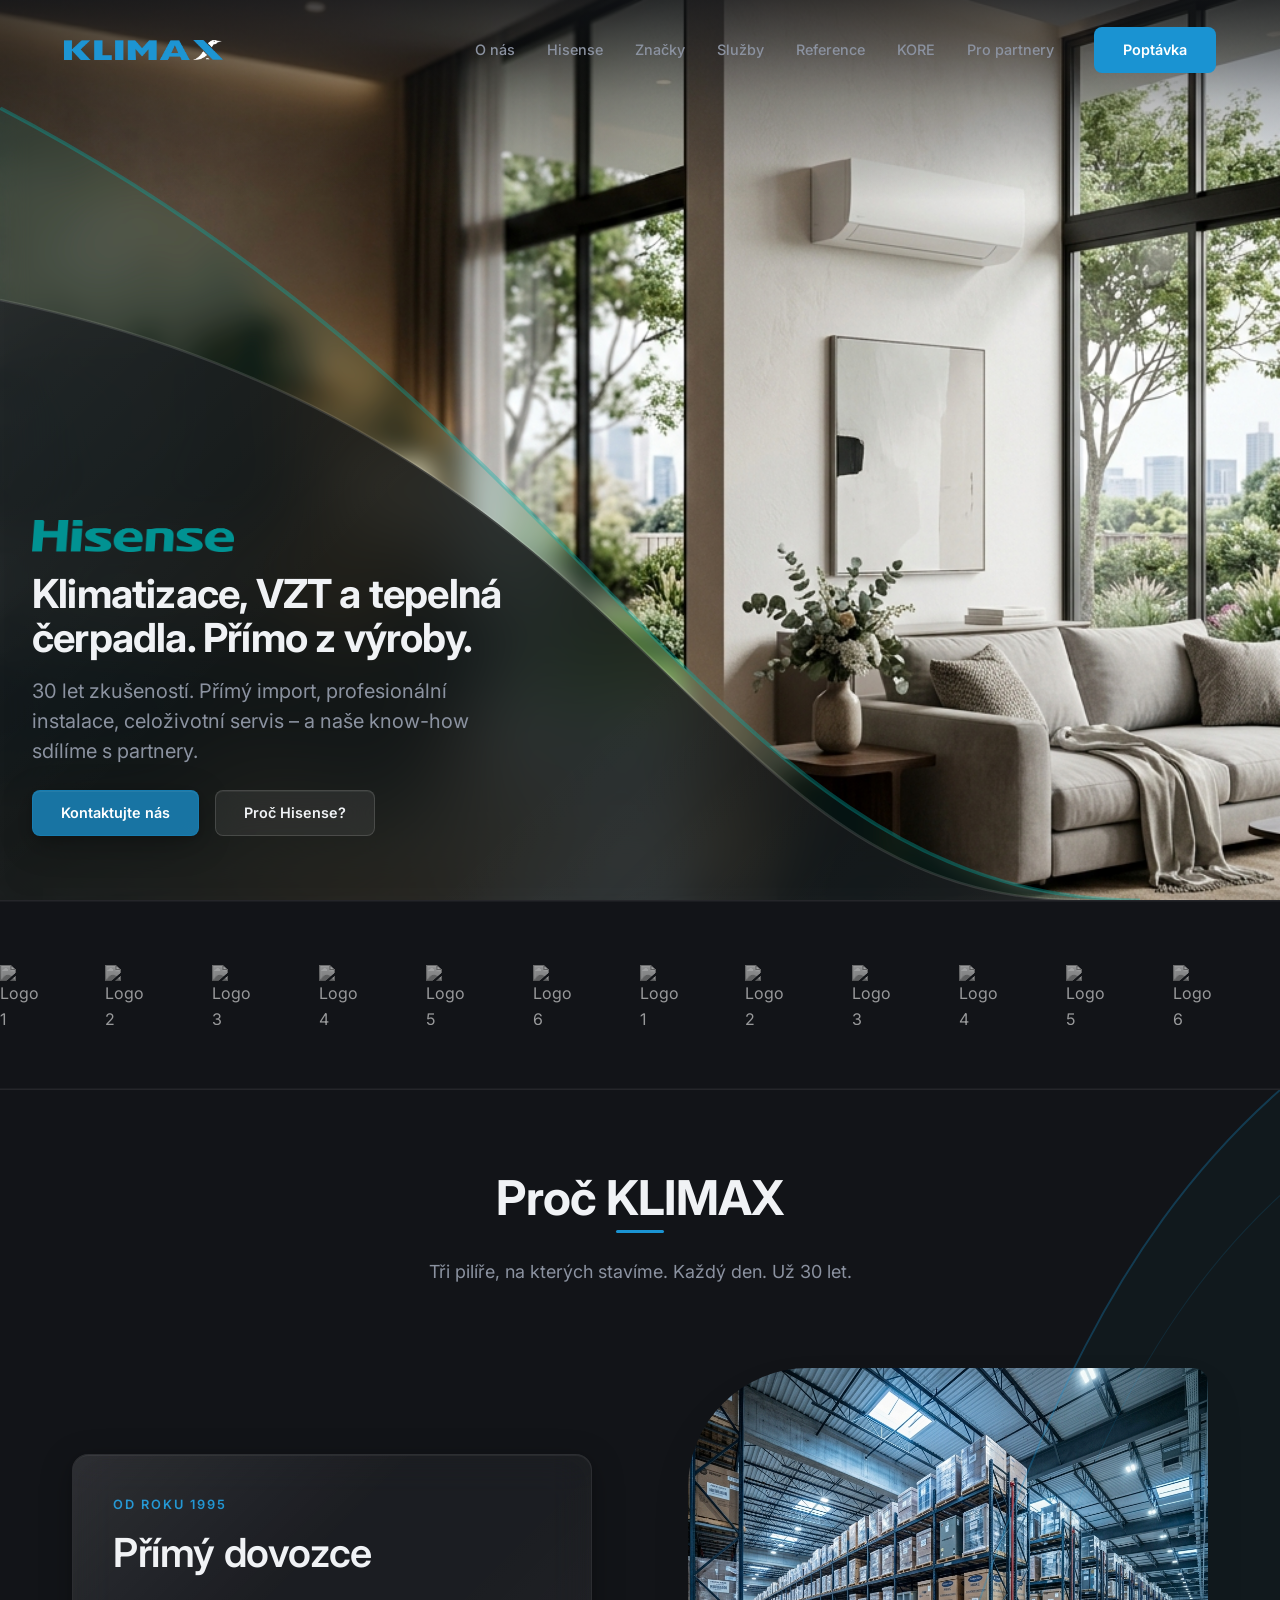
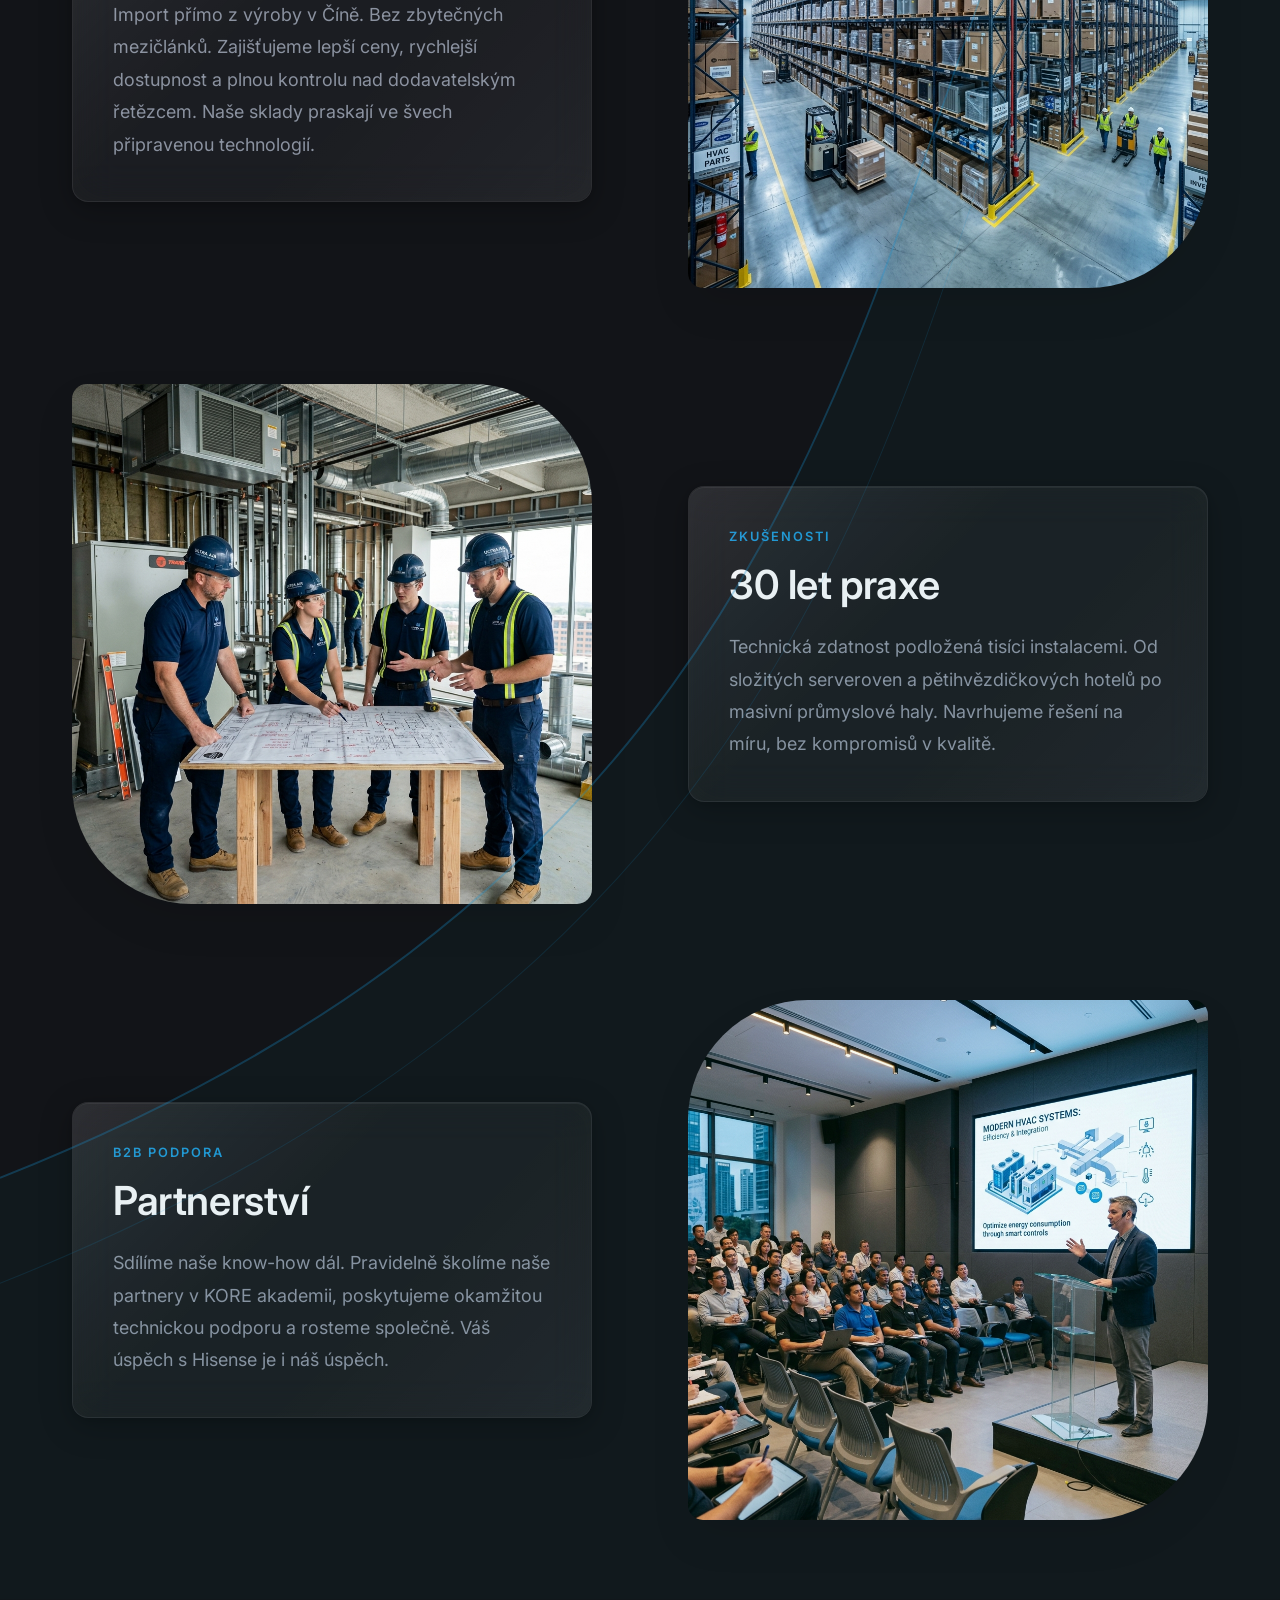
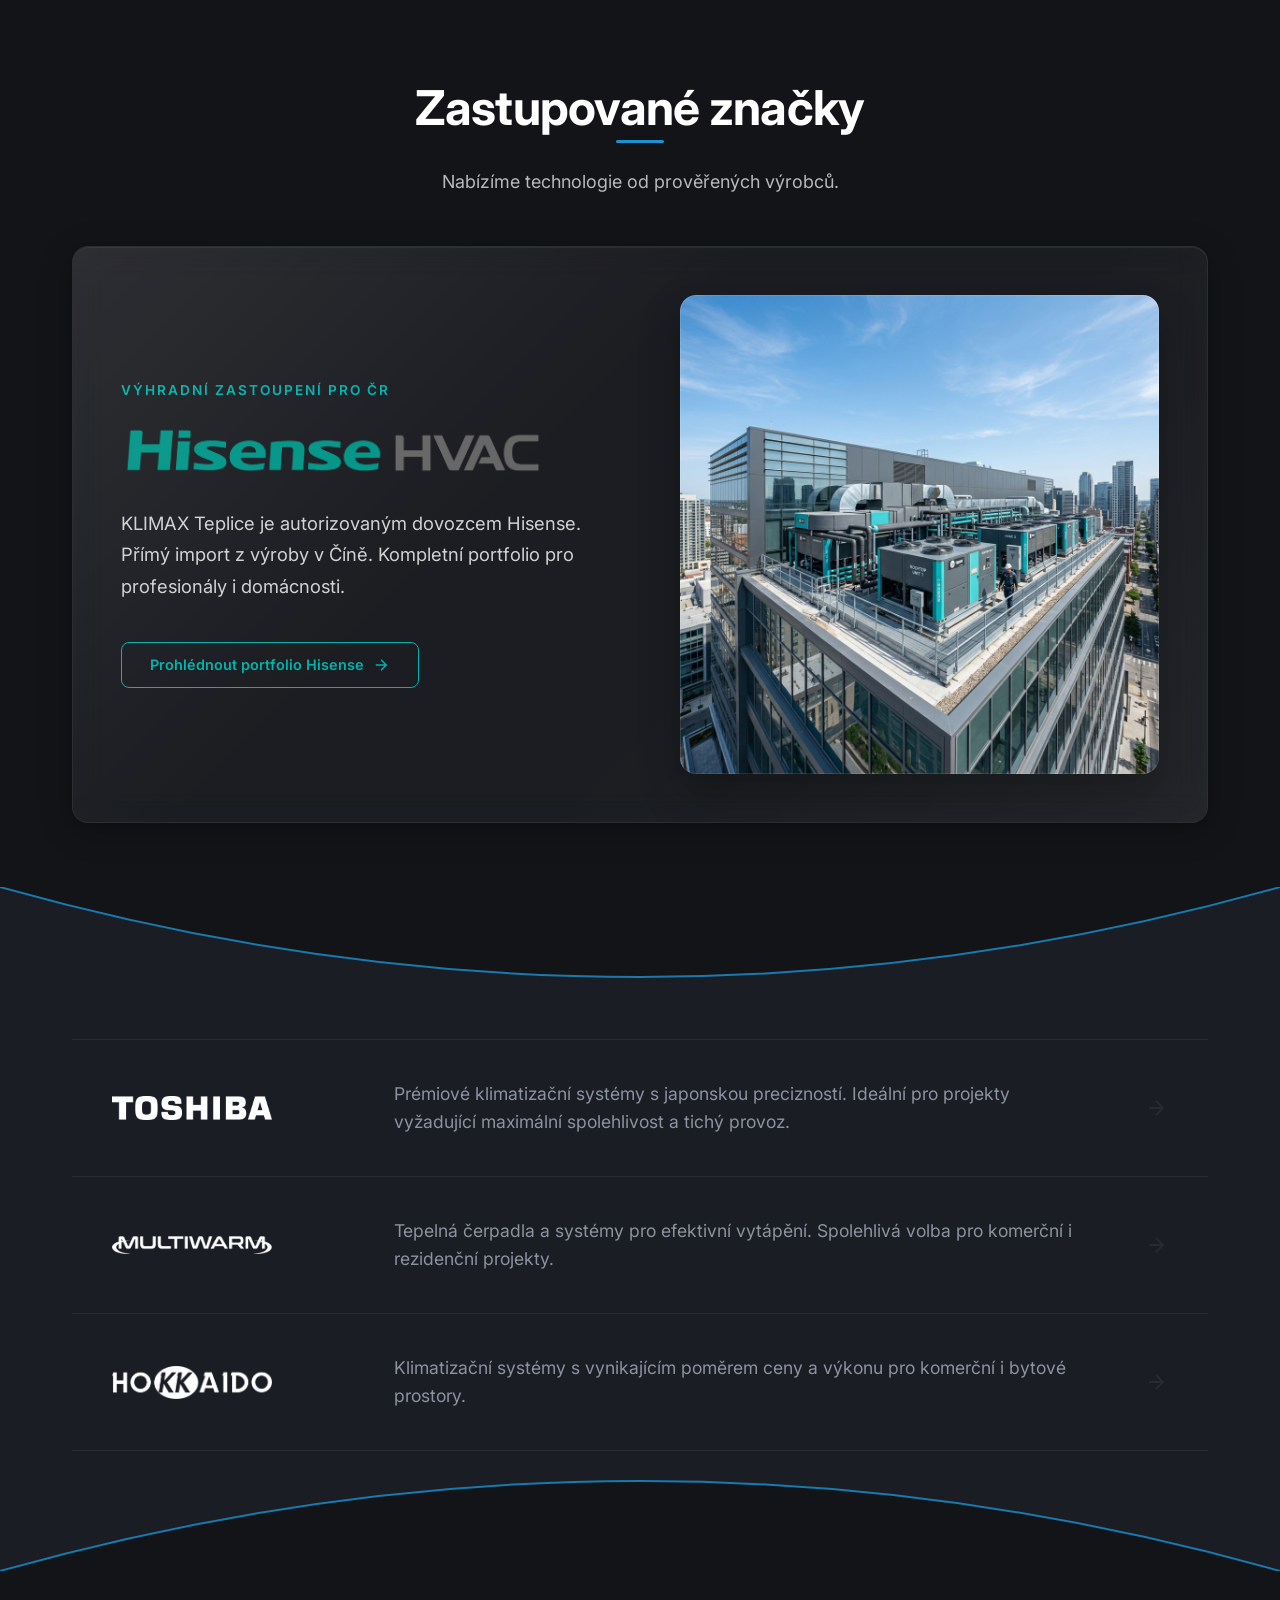
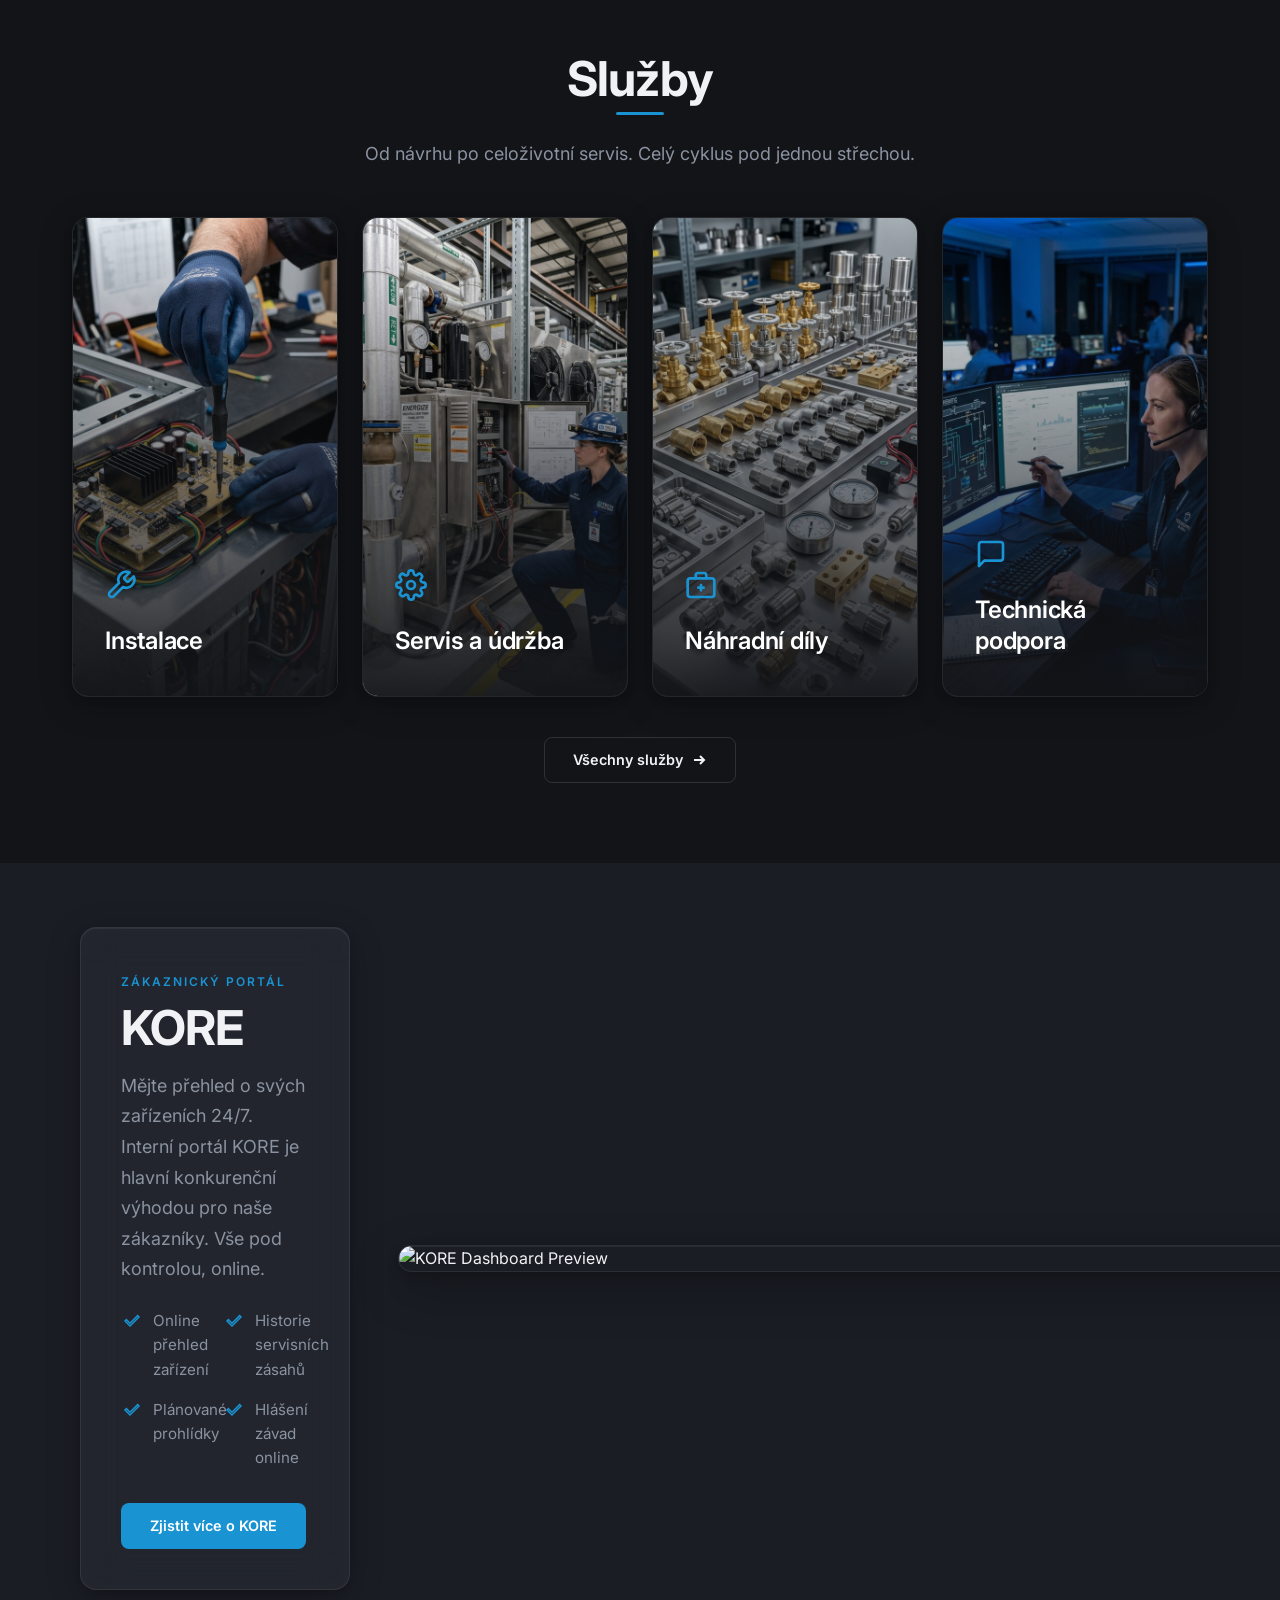
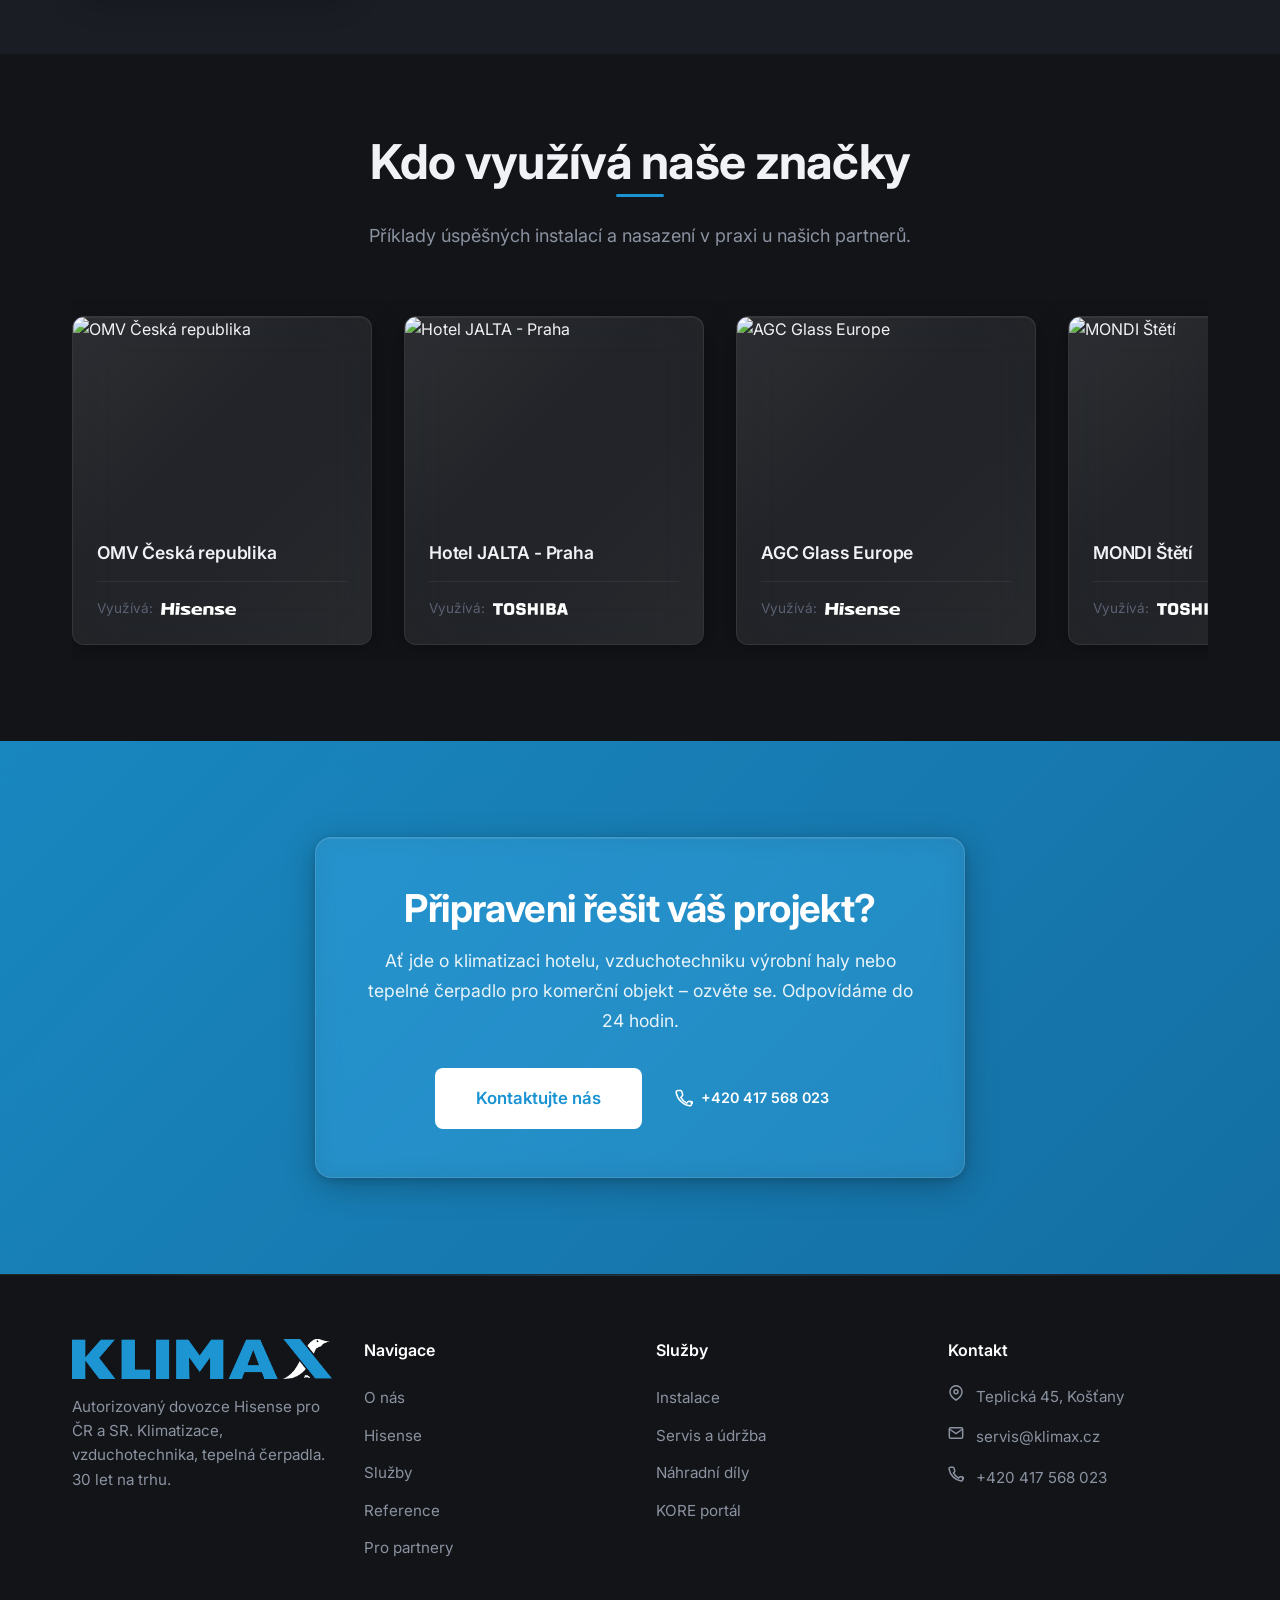
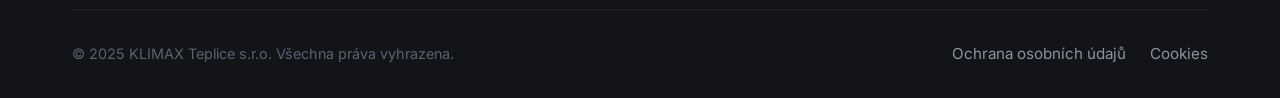
==== commit 4766e8e6: "liquid glass 1" ====
--- a/index.html
+++ b/index.html
@@ -63,7 +63,35 @@
          HERO SECTION
          ============================================ -->
     <section class="hero" id="hero">
-        <!-- Left: Text Content -->
+        <!-- Hero Image (Fullscreen Background) -->
+        <div class="hero__image">
+            <img src="assets/images/hero-room-clean.png" alt="Moderní interiér s klimatizací Hisense" width="960" height="960" loading="eager">
+        </div>
+
+        <!-- Wave as Liquid Glass (original wave shapes, glass effect) -->
+        <div class="hero__wave" aria-hidden="true">
+            <!-- SVG: defines clip-path shapes + decorative edge strokes -->
+            <svg viewBox="0 0 100 100" fill="none" xmlns="http://www.w3.org/2000/svg" preserveAspectRatio="none">
+                <defs>
+                    <!-- Clip paths using the ORIGINAL wave curves -->
+                    <clipPath id="wave-clip-back" clipPathUnits="objectBoundingBox">
+                        <path d="M0 0.01 C 0.5 0.4, 0.6 1, 0.95 1 L 0 1 Z"/>
+                    </clipPath>
+                    <clipPath id="wave-clip-front" clipPathUnits="objectBoundingBox">
+                        <path d="M0 0.25 C 0.55 0.42, 0.58 1, 0.9 1 L 0 1 Z"/>
+                    </clipPath>
+                </defs>
+                <!-- Decorative glass edge strokes along original wave curves -->
+                <path d="M0 1 C 50 40, 60 100, 95 100" fill="none" stroke="rgba(0, 179, 172, 0.35)" stroke-width="0.4"/>
+                <path d="M0 25 C 55 42, 58 100, 90 100" fill="none" stroke="rgba(255, 255, 255, 0.12)" stroke-width="0.3"/>
+            </svg>
+            <!-- Glass div: Teal wave (back, larger) -->
+            <div class="hero__wave-glass hero__wave-glass--back"></div>
+            <!-- Glass div: Dark wave (front, smaller) -->
+            <div class="hero__wave-glass hero__wave-glass--front"></div>
+        </div>
+
+        <!-- Text Content (on top of glass waves) -->
         <div class="hero__content">
             <div class="hero__content-inner">
                 <!-- Hisense logo -->
@@ -80,25 +108,10 @@
                 </p>
 
                 <div class="hero__actions fade-in">
-                    <a href="kontakt.html" class="btn btn--primary" id="hero-cta-contact">Kontaktujte nás</a>
-                    <a href="hisense.html" class="btn btn--secondary" id="hero-cta-hisense">Proč Hisense?</a>
-                </div>
-            </div>
-        </div>
-
-        <!-- Right: Hero Image -->
-        <div class="hero__image">
-            <img src="assets/images/hero-room-clean.png" alt="Moderní interiér s klimatizací Hisense" width="960" height="960" loading="eager">
-        </div>
-
-        <!-- Large Background Wave (Dark with Teal Accent) -->
-        <div class="hero__wave" aria-hidden="true">
-            <svg viewBox="0 0 100 100" fill="none" xmlns="http://www.w3.org/2000/svg" preserveAspectRatio="none">
-                <!-- Teal accent -->
-                <path d="M0 1 C 50 40, 60 100, 95 100 L 0 100 Z" fill="#00B3AC" opacity="0.8"/>
-                <!-- Dark background for text readability -->
-                <path d="M0 25 C 55 42, 58 100, 90 100 L 0 100 Z" fill="#121418"/>
-            </svg>
+                    <a href="kontakt.html" class="btn btn--primary btn--glass" id="hero-cta-contact">Kontaktujte nás</a>
+                    <a href="hisense.html" class="btn btn--secondary btn--glass" id="hero-cta-hisense">Proč Hisense?</a>
+                </div>
+            </div>
         </div>
     </section>
 
@@ -601,7 +614,7 @@
                 <!-- Column 1: About -->
                 <div class="footer__col">
                     <a href="/" class="footer__logo" aria-label="KLIMAX">
-                        <img src="assets/images/klimax.webp" alt="KLIMAX Logo" class="footer__logo-img" width="140" height="40">
+                        <img src="assets/images/Klimax.webp" alt="KLIMAX Logo" class="footer__logo-img" width="140" height="40">
                     </a>
                     <p class="footer__about">
                         Autorizovaný dovozce Hisense pro ČR a SR.
--- a/css/variables.css
+++ b/css/variables.css
@@ -81,6 +81,24 @@
   /* --- Nav Height --------------------------------------------------------- */
   --nav-height: 100px;
   --nav-height-scrolled: 70px;
+
+  /* --- Liquid Glass Design Tokens ---------------------------------------- */
+  --glass-bg:            rgba(255, 255, 255, 0.04);
+  --glass-bg-strong:     rgba(255, 255, 255, 0.07);
+  --glass-bg-accent:     rgba(0, 179, 172, 0.06);
+  --glass-bg-klimax:     rgba(26, 147, 210, 0.06);
+  --glass-border:        rgba(255, 255, 255, 0.08);
+  --glass-border-strong: rgba(255, 255, 255, 0.14);
+  --glass-border-accent: rgba(0, 179, 172, 0.15);
+  --glass-glow:          inset 0 1px 0 0 rgba(255, 255, 255, 0.06);
+  --glass-glow-strong:   inset 0 1px 0 0 rgba(255, 255, 255, 0.12);
+  --glass-glow-edge:     inset 0 0 30px rgba(255, 255, 255, 0.02);
+  --glass-blur:          20px;
+  --glass-blur-heavy:    40px;
+  --glass-shadow:        0 8px 32px rgba(0, 0, 0, 0.25), 0 2px 8px rgba(0, 0, 0, 0.15);
+  --glass-shadow-lg:     0 16px 48px rgba(0, 0, 0, 0.3), 0 4px 12px rgba(0, 0, 0, 0.2);
+  --glass-shadow-float:  0 20px 60px rgba(0, 0, 0, 0.35);
+  --glass-refraction:    linear-gradient(135deg, rgba(255,255,255,0.08) 0%, transparent 40%, transparent 60%, rgba(255,255,255,0.04) 100%);
 }
 
 
--- a/css/components.css
+++ b/css/components.css
@@ -29,10 +29,13 @@
 
 /* Scrolled state – frosted glass */
 .nav--scrolled {
-  background: rgba(18, 20, 24, 0.75);
-  -webkit-backdrop-filter: blur(24px) saturate(1.5);
-  backdrop-filter: blur(24px) saturate(1.5);
-  box-shadow: 0 10px 40px rgba(0, 0, 0, 0.3);
+  background: rgba(18, 20, 24, 0.65);
+  -webkit-backdrop-filter: blur(var(--glass-blur-heavy)) saturate(1.6);
+  backdrop-filter: blur(var(--glass-blur-heavy)) saturate(1.6);
+  border-bottom: 1px solid var(--glass-border);
+  box-shadow:
+    var(--glass-glow),
+    0 10px 40px rgba(0, 0, 0, 0.3);
 }
 
 /* --- Nav Inner ------------------------------------------------------------- */
@@ -313,6 +316,35 @@
   box-shadow: 0 0 15px rgba(0, 179, 172, 0.2);
 }
 
+/* --- Glass: Frosted glass button ------------------------------------------ */
+.btn--glass {
+  -webkit-backdrop-filter: blur(12px);
+  backdrop-filter: blur(12px);
+}
+
+.btn--glass.btn--primary {
+  background-color: rgba(26, 147, 210, 0.75);
+  border: 1px solid rgba(26, 147, 210, 0.3);
+  box-shadow: var(--glass-glow), var(--glass-shadow);
+}
+
+.btn--glass.btn--primary:hover {
+  background-color: rgba(26, 147, 210, 0.9);
+  box-shadow: var(--glass-glow-strong), 0 4px 20px rgba(26, 147, 210, 0.3);
+}
+
+.btn--glass.btn--secondary {
+  background-color: var(--glass-bg-strong);
+  border: 1px solid var(--glass-border-strong);
+  box-shadow: var(--glass-glow);
+}
+
+.btn--glass.btn--secondary:hover {
+  background-color: rgba(255, 255, 255, 0.1);
+  border-color: rgba(255, 255, 255, 0.2);
+  box-shadow: var(--glass-glow-strong);
+}
+
 
 /* ==========================================================================
    3. TRUST BAR (.trust-bar)
@@ -418,6 +450,29 @@
   flex-direction: column;
   position: relative;
   z-index: 2;
+  background: var(--glass-bg);
+  -webkit-backdrop-filter: blur(var(--glass-blur)) saturate(1.2);
+  backdrop-filter: blur(var(--glass-blur)) saturate(1.2);
+  border: 1px solid var(--glass-border);
+  border-radius: var(--radius-xl);
+  padding: 2.5rem;
+  box-shadow: var(--glass-glow), var(--glass-glow-edge), var(--glass-shadow);
+  transition: box-shadow var(--transition-base), border-color var(--transition-base);
+}
+
+.z-row__content:hover {
+  border-color: var(--glass-border-strong);
+  box-shadow: var(--glass-glow-strong), var(--glass-glow-edge), var(--glass-shadow-lg);
+}
+
+/* Refraction overlay on z-row content */
+.z-row__content::after {
+  content: '';
+  position: absolute;
+  inset: 0;
+  border-radius: inherit;
+  background: var(--glass-refraction);
+  pointer-events: none;
 }
 
 .z-row__label {
@@ -471,12 +526,30 @@
    Featured structural layout for Hisense
    ========================================================================== */
 
+/* Glass panel for Hisense hero showcase */
 .brands-hero {
   display: grid;
   grid-template-columns: 1fr;
   gap: 3rem;
   align-items: center;
   margin-top: 2rem;
+  background: var(--glass-bg);
+  -webkit-backdrop-filter: blur(16px) saturate(1.2);
+  backdrop-filter: blur(16px) saturate(1.2);
+  border: 1px solid var(--glass-border);
+  border-radius: var(--radius-xl);
+  padding: 3rem;
+  box-shadow: var(--glass-glow), var(--glass-glow-edge), var(--glass-shadow);
+  position: relative;
+}
+
+.brands-hero::after {
+  content: '';
+  position: absolute;
+  inset: 0;
+  border-radius: inherit;
+  background: var(--glass-refraction);
+  pointer-events: none;
 }
 
 @media (min-width: 900px) {
@@ -570,7 +643,9 @@
 }
 
 .brand-row:hover {
-  background-color: rgba(255, 255, 255, 0.015);
+  background-color: var(--glass-bg);
+  -webkit-backdrop-filter: blur(8px);
+  backdrop-filter: blur(8px);
 }
 
 .brand-row__logo {
@@ -691,12 +766,15 @@
   display: flex;
   align-items: flex-end;
   background: var(--bg-primary);
-  transition: transform var(--transition-base);
-  box-shadow: 0 10px 30px rgba(0,0,0,0.05);
+  transition: transform var(--transition-base), box-shadow var(--transition-base);
+  box-shadow: var(--glass-shadow);
+  border: 1px solid var(--glass-border);
 }
 
 .service-card:hover {
   transform: translateY(-5px);
+  box-shadow: var(--glass-shadow-lg);
+  border-color: var(--glass-border-strong);
 }
 
 .service-card__bg {
@@ -807,6 +885,13 @@
   position: relative;
   z-index: var(--z-base);
   max-width: 700px;
+  background: var(--glass-bg);
+  -webkit-backdrop-filter: blur(var(--glass-blur)) saturate(1.2);
+  backdrop-filter: blur(var(--glass-blur)) saturate(1.2);
+  border: 1px solid var(--glass-border);
+  border-radius: var(--radius-xl);
+  padding: 2.5rem;
+  box-shadow: var(--glass-glow), var(--glass-glow-edge), var(--glass-shadow);
 }
 
 .kore-teaser__content h2 {
@@ -863,13 +948,23 @@
 
 .cta-section {
   position: relative;
-  background-color: var(--accent-klimax);
+  background: linear-gradient(135deg, rgba(26, 147, 210, 0.9) 0%, rgba(21, 128, 188, 0.85) 100%);
+  -webkit-backdrop-filter: blur(var(--glass-blur));
+  backdrop-filter: blur(var(--glass-blur));
   text-align: center;
   padding: 5rem 0;
 }
+
 .cta-section__content {
   max-width: 650px;
   margin: 0 auto;
+  background: rgba(255, 255, 255, 0.06);
+  -webkit-backdrop-filter: blur(12px);
+  backdrop-filter: blur(12px);
+  border: 1px solid rgba(255, 255, 255, 0.12);
+  border-radius: var(--radius-xl);
+  padding: 3rem;
+  box-shadow: inset 0 1px 0 0 rgba(255, 255, 255, 0.1), var(--glass-shadow);
 }
 
 .cta-section__content h2 {
@@ -901,8 +996,20 @@
 
 .footer {
   background-color: var(--bg-primary);
-  border-top: 1px solid var(--border-color);
+  border-top: 1px solid var(--glass-border);
   padding: 3rem 0 1.5rem;
+  position: relative;
+}
+
+.footer::before {
+  content: '';
+  position: absolute;
+  top: 0;
+  left: 0;
+  right: 0;
+  height: 1px;
+  background: linear-gradient(90deg, transparent 0%, var(--accent-klimax) 50%, transparent 100%);
+  opacity: 0.3;
 }
 
 .footer__grid {
--- a/css/pages.css
+++ b/css/pages.css
@@ -1,7 +1,7 @@
 /* ==========================================================================
    KLIMAX Teplice – Page-Specific Styles
    --------------------------------------------------------------------------
-   Premium split-hero layout with photography, SVG wave separator,
+   Premium split-hero layout with photography, liquid glass layers,
    clean typography-driven design. No geometric grids, no pulsing dots.
    ========================================================================== */
 
@@ -131,25 +131,70 @@
 }
 
 /* ==========================================================================
-   2. WAVE SEPARATOR
-   ========================================================================== */
-
+   2. HERO WAVE — Liquid Glass (original wave shape, frosted glass effect)
+   ========================================================================== */
+
+/* Wave container — same sizing as original */
 .hero__wave {
   position: absolute;
   bottom: 0;
   left: 0;
   width: 100%;
-  max-width: 1200px; /* Locks maximum horizontal stretching */
+  max-width: 1200px;
   height: 100%;
-  max-height: 800px; /* Locks maximum vertical stretching */
+  max-height: 800px;
   z-index: 1;
   pointer-events: none;
 }
 
+/* SVG sits on top for decorative edge strokes */
 .hero__wave svg {
+  position: absolute;
+  inset: 0;
   display: block;
   width: 100%;
   height: 100%;
+  z-index: 3;
+}
+
+/* Glass layers: positioned to fill the wave container */
+.hero__wave-glass {
+  position: absolute;
+  inset: 0;
+}
+
+/* Back glass: Teal accent — uses original teal wave curve */
+.hero__wave-glass--back {
+  clip-path: url(#wave-clip-back);
+  background: rgba(0, 179, 172, 0.10);
+  -webkit-backdrop-filter: blur(14px) saturate(1.3);
+  backdrop-filter: blur(14px) saturate(1.3);
+  box-shadow:
+    var(--glass-glow),
+    0 0 60px rgba(0, 179, 172, 0.06);
+  z-index: 1;
+}
+
+/* Front glass: Dark — uses original dark wave curve */
+.hero__wave-glass--front {
+  clip-path: url(#wave-clip-front);
+  background: rgba(18, 20, 24, 0.80);
+  -webkit-backdrop-filter: blur(var(--glass-blur-heavy)) saturate(1.5);
+  backdrop-filter: blur(var(--glass-blur-heavy)) saturate(1.5);
+  box-shadow:
+    var(--glass-glow-strong),
+    var(--glass-glow-edge);
+  z-index: 2;
+}
+
+/* Refraction highlight on front glass via pseudo-element */
+.hero__wave-glass--front::after {
+  content: '';
+  position: absolute;
+  inset: 0;
+  clip-path: inherit;
+  background: var(--glass-refraction);
+  pointer-events: none;
 }
 
 /* ==========================================================================
@@ -280,8 +325,12 @@
   width: 100%;
   height: auto;
   border-radius: 16px 0 0 16px;
-  box-shadow: 0 20px 40px rgba(0,0,0,0.2);
+  box-shadow:
+    var(--glass-shadow-lg),
+    inset 0 1px 0 0 rgba(255, 255, 255, 0.06);
   display: block;
+  border: 1px solid var(--glass-border);
+  border-right: none;
 }
 
 /* Desktop: side-by-side layout */
@@ -462,14 +511,19 @@
 }
 
 /* ==========================================================================
-   13. TRUSTED COMPANIES CAROUSEL
+   13. TRUSTED COMPANIES CAROUSEL – Glass Track
    ========================================================================== */
 
 .trusted-carousel {
+  position: relative;
   padding: 4rem 0;
   background-color: var(--bg-primary);
-  border-bottom: 1px solid var(--border-color);
+  border-top: 1px solid var(--glass-border);
+  border-bottom: 1px solid var(--glass-border);
   overflow: hidden;
+  box-shadow:
+    inset 0 1px 0 0 rgba(255, 255, 255, 0.04),
+    inset 0 -1px 0 0 rgba(255, 255, 255, 0.04);
 }
 
 .trusted-carousel__inner {
@@ -530,21 +584,47 @@
 }
 
 .client-card {
+  position: relative;
   flex: 0 0 300px; /* Fixed width for each carousel item */
   scroll-snap-align: start;
-  background-color: var(--bg-elevated);
+  background: var(--glass-bg-strong);
+  -webkit-backdrop-filter: blur(var(--glass-blur)) saturate(1.2);
+  backdrop-filter: blur(var(--glass-blur)) saturate(1.2);
   border-radius: var(--radius-lg);
   overflow: hidden;
-  border: 1px solid var(--border-color);
-  transition: transform var(--transition-base), box-shadow var(--transition-base), border-color var(--transition-base);
+  border: 1px solid var(--glass-border);
+  box-shadow: var(--glass-glow), var(--glass-shadow);
+  transition:
+    transform var(--transition-base),
+    box-shadow var(--transition-base),
+    border-color var(--transition-base),
+    background var(--transition-base);
   display: flex;
   flex-direction: column;
+}
+
+/* Refraction overlay on client cards */
+.client-card::after {
+  content: '';
+  position: absolute;
+  inset: 0;
+  background: var(--glass-refraction);
+  pointer-events: none;
+  z-index: 1;
+  border-radius: var(--radius-lg);
+  opacity: 0.6;
+  transition: opacity var(--transition-base);
 }
 
 .client-card:hover {
   transform: translateY(-5px);
-  box-shadow: var(--shadow-md);
-  border-color: var(--border-color-hover);
+  background: var(--glass-bg-strong);
+  box-shadow: var(--glass-glow-strong), var(--glass-shadow-lg);
+  border-color: var(--glass-border-strong);
+}
+
+.client-card:hover::after {
+  opacity: 1;
 }
 
 .client-card__image-wrapper {
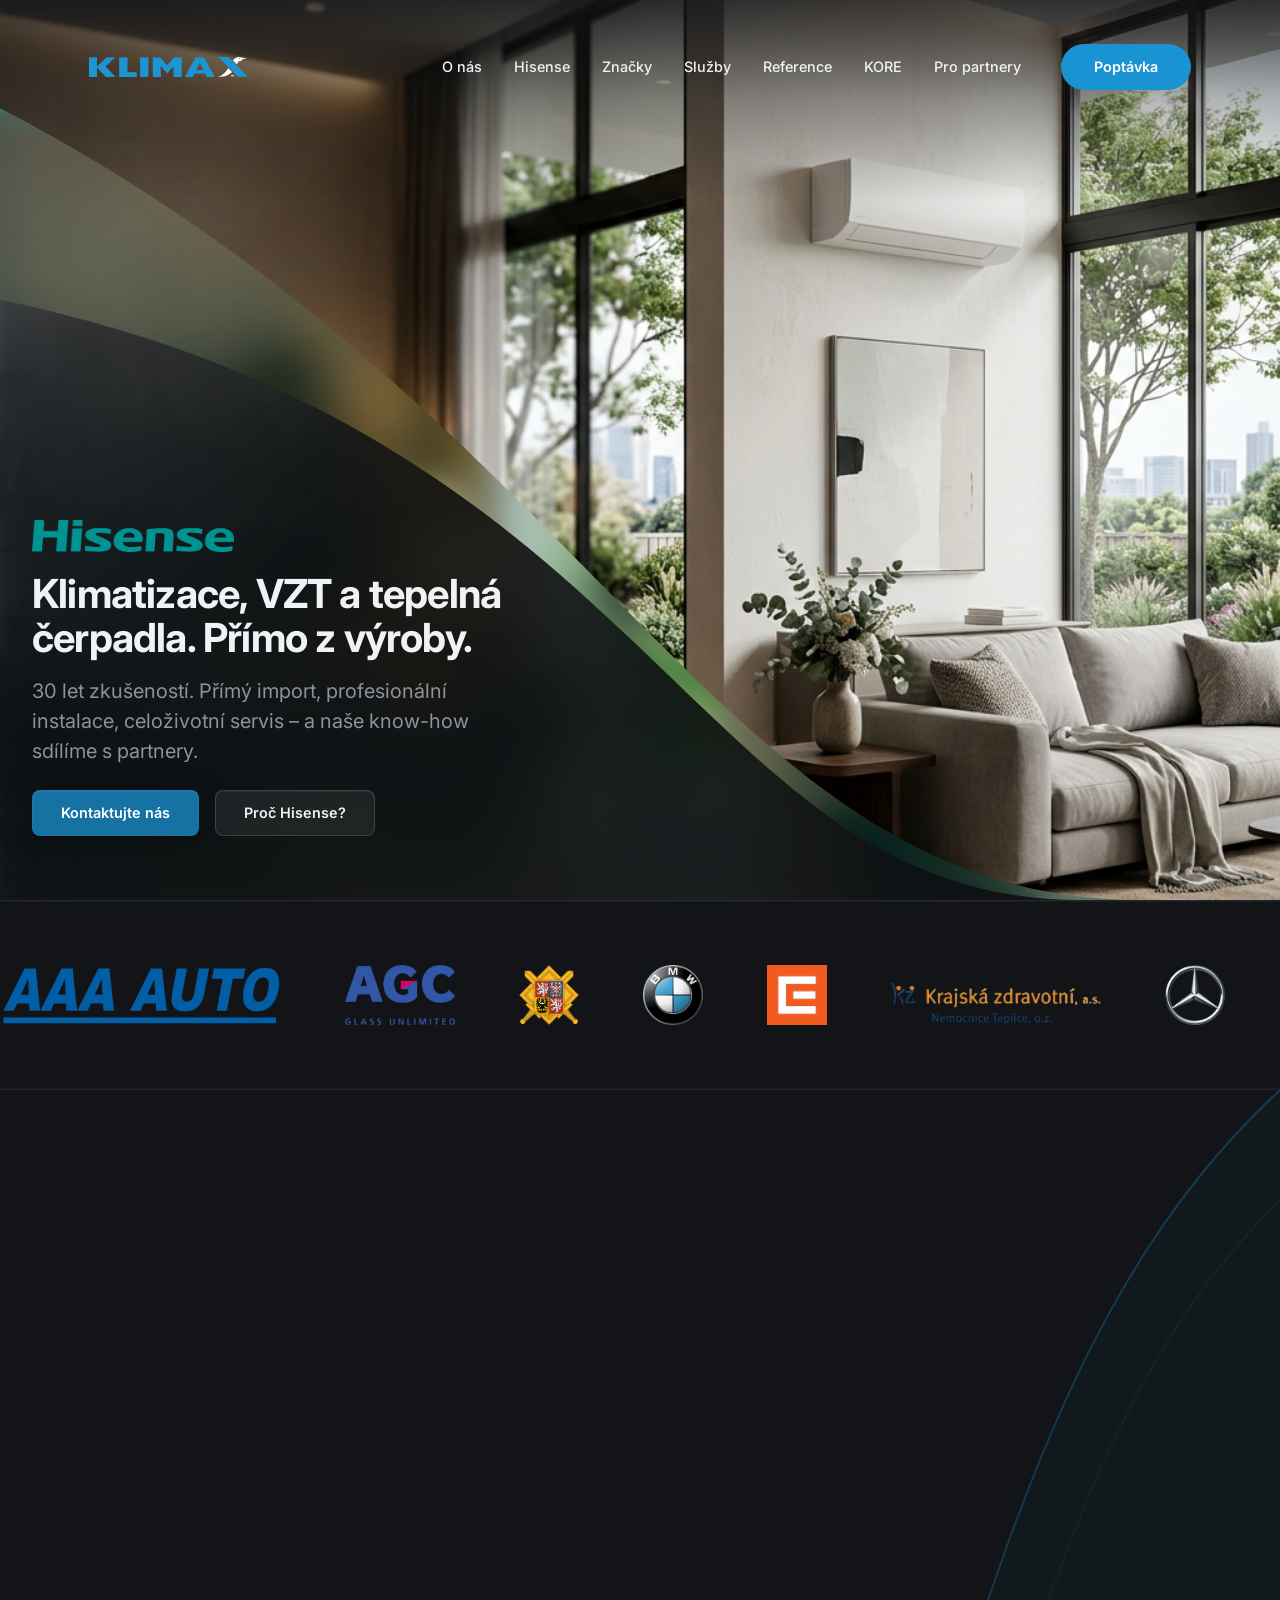
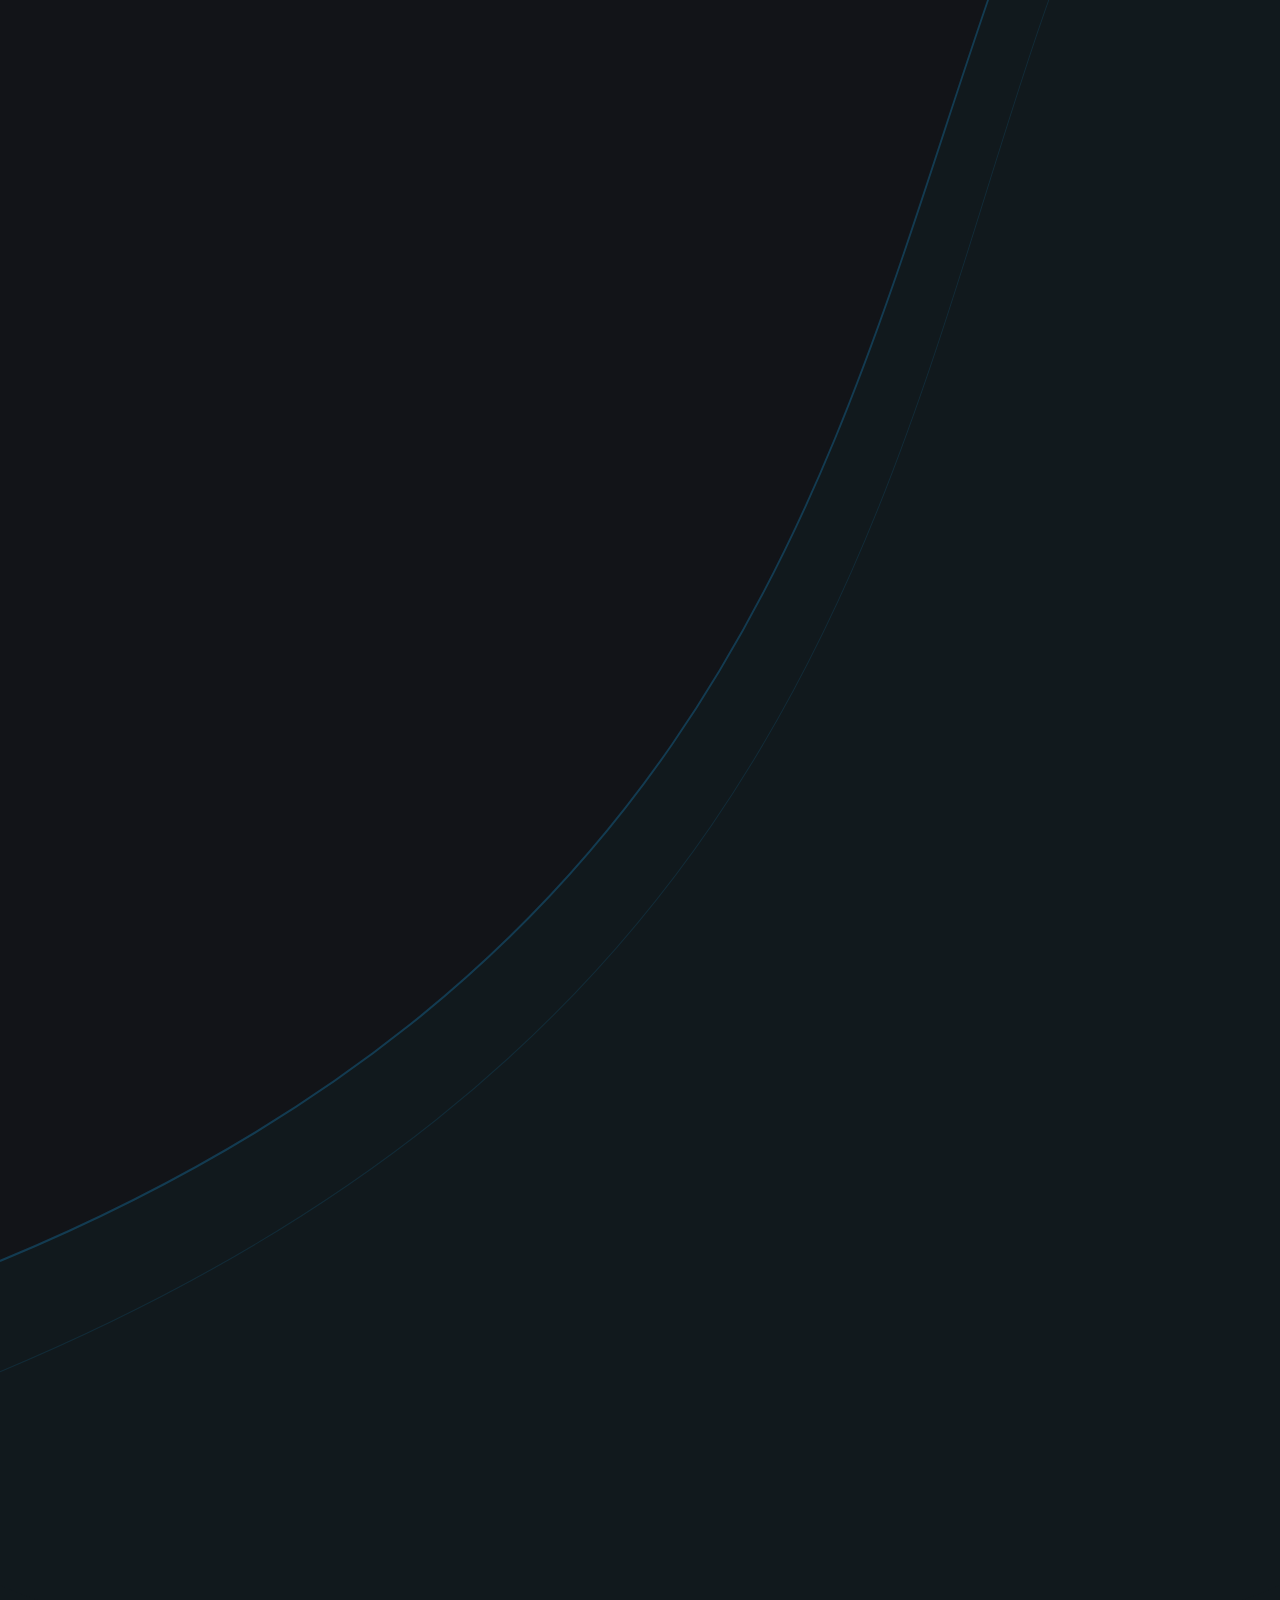
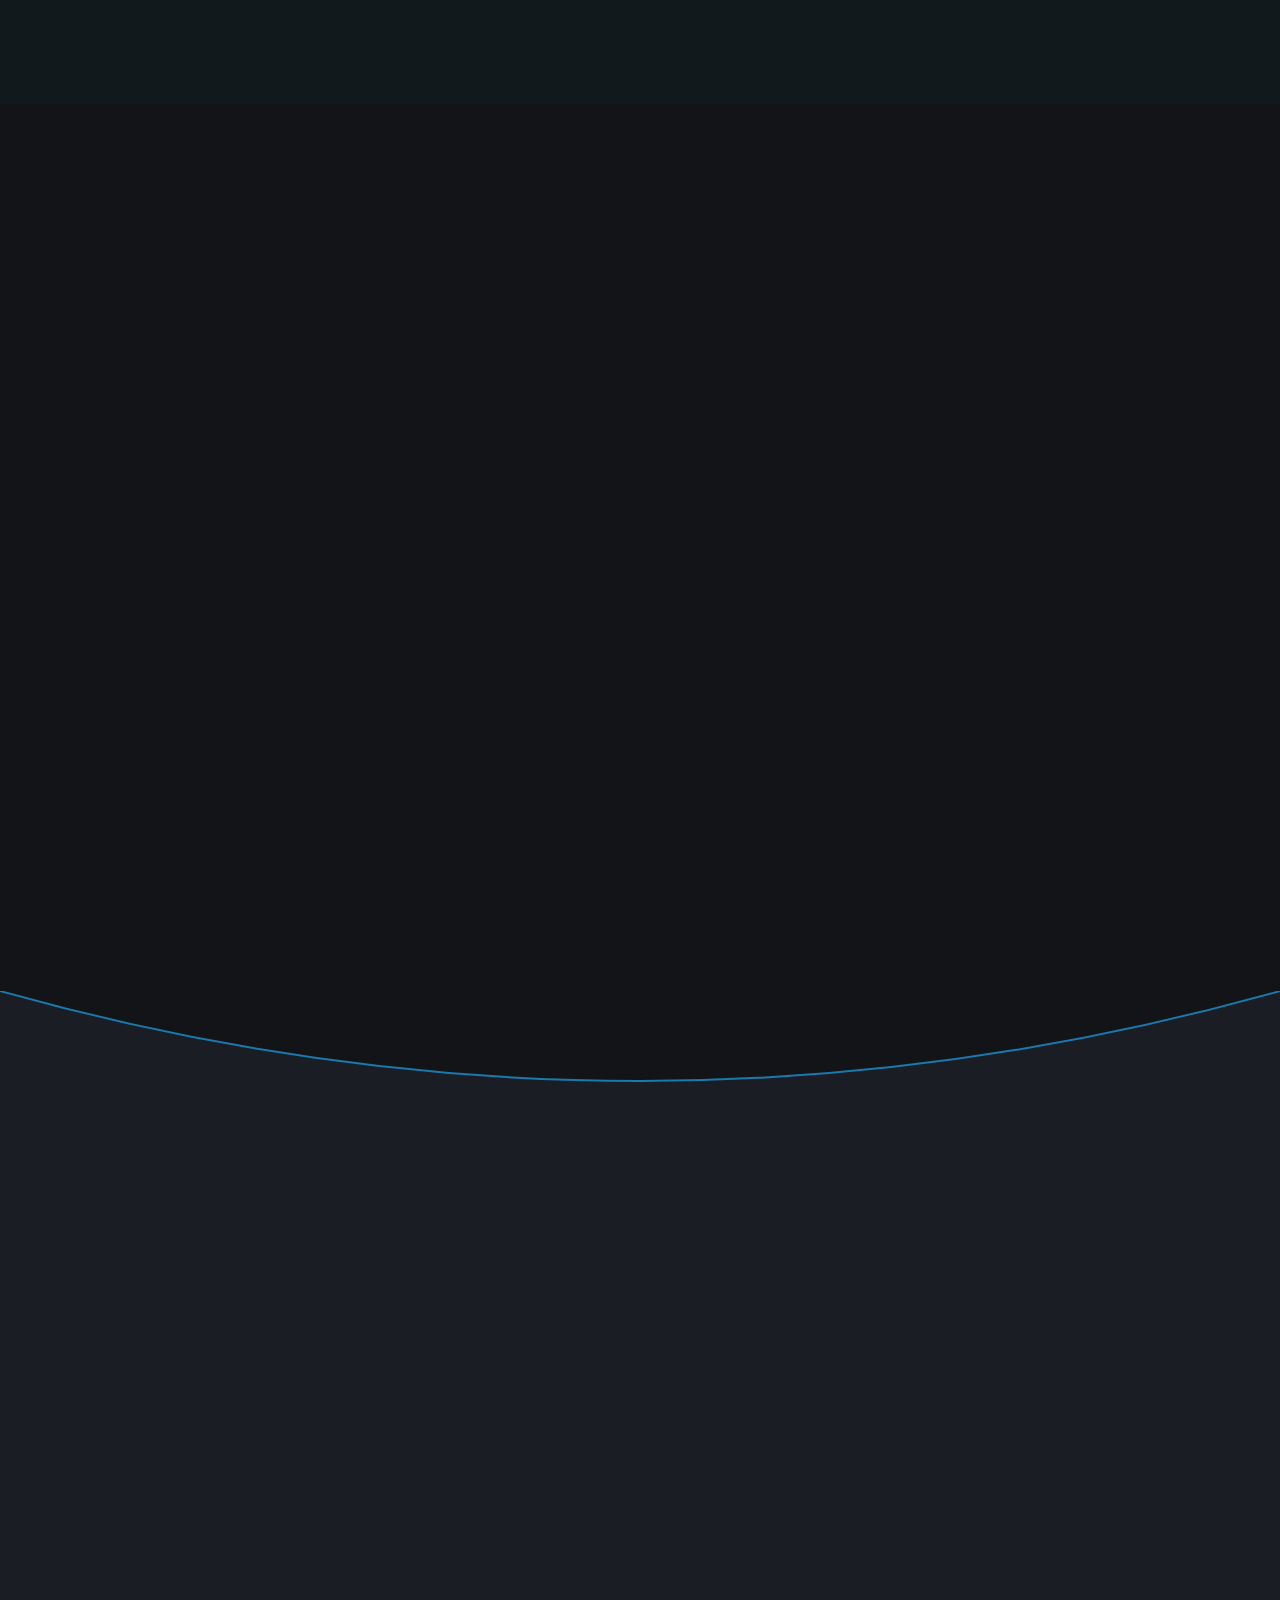
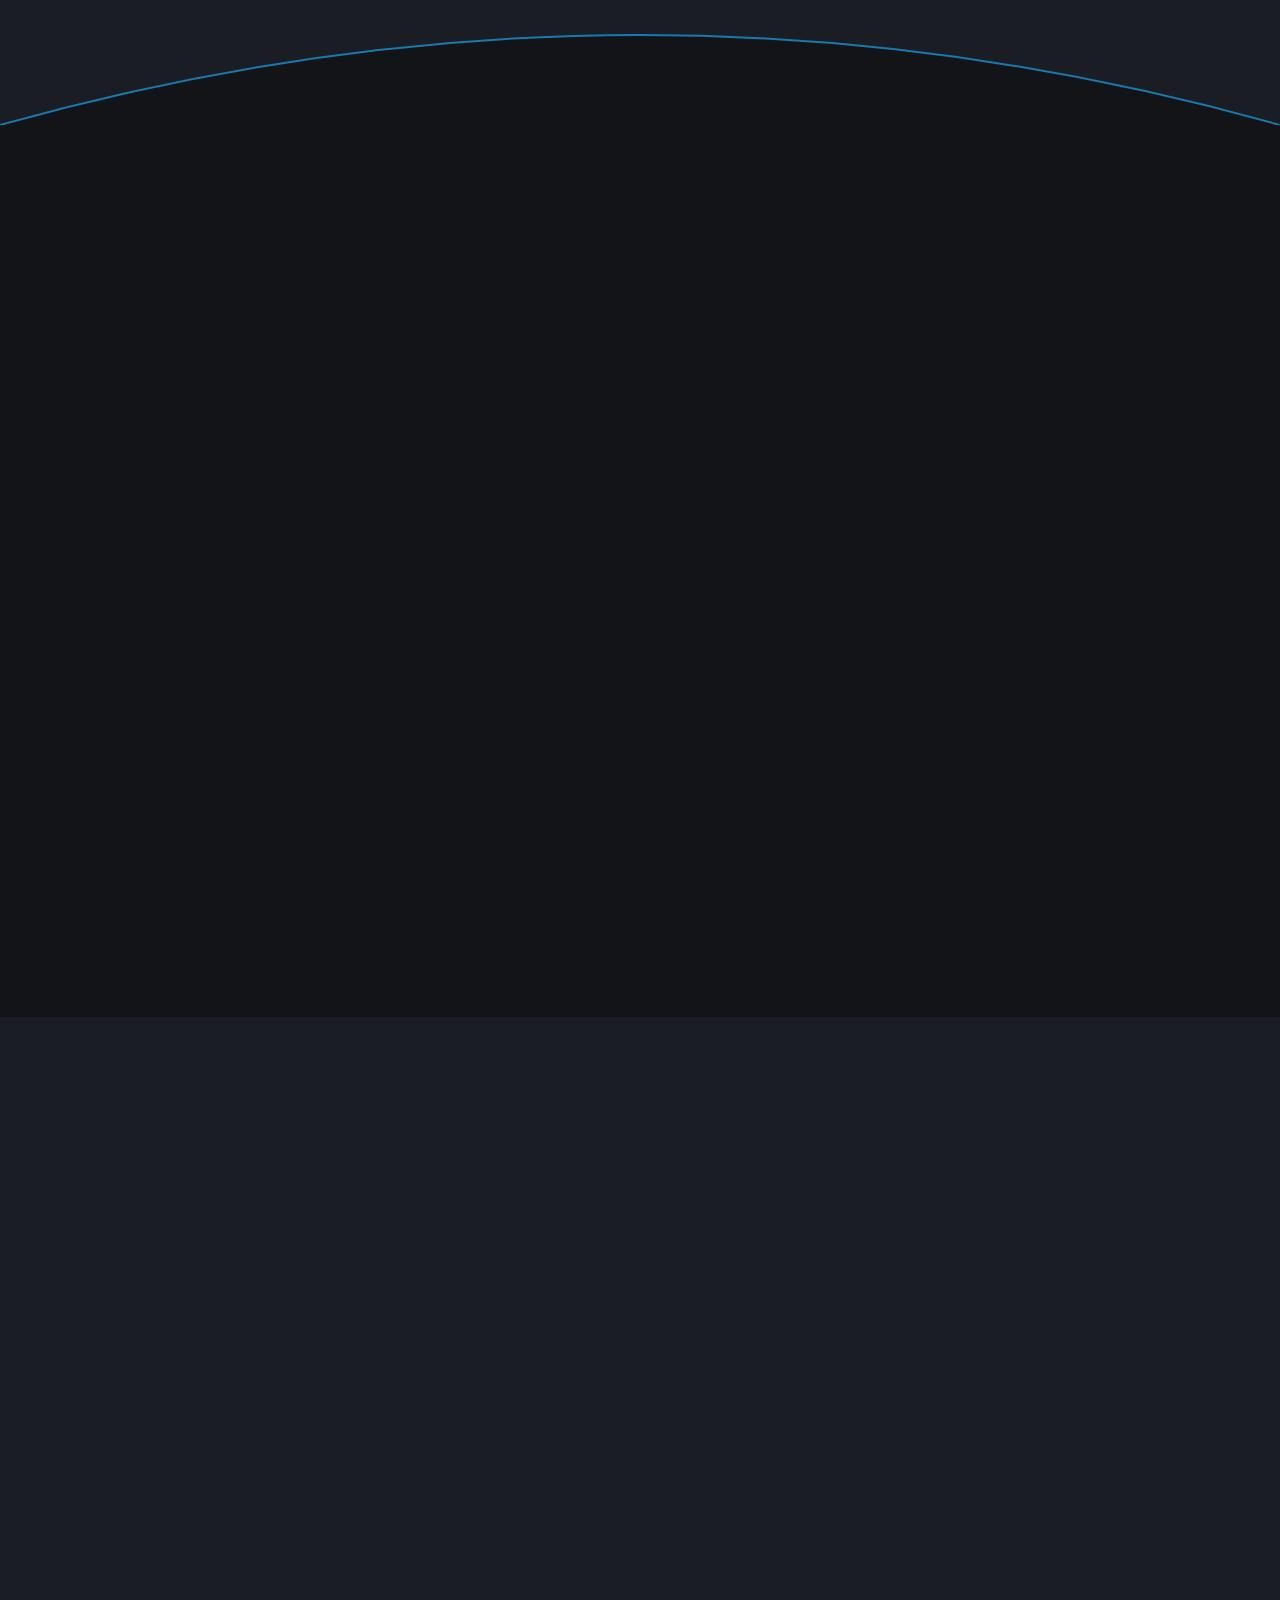
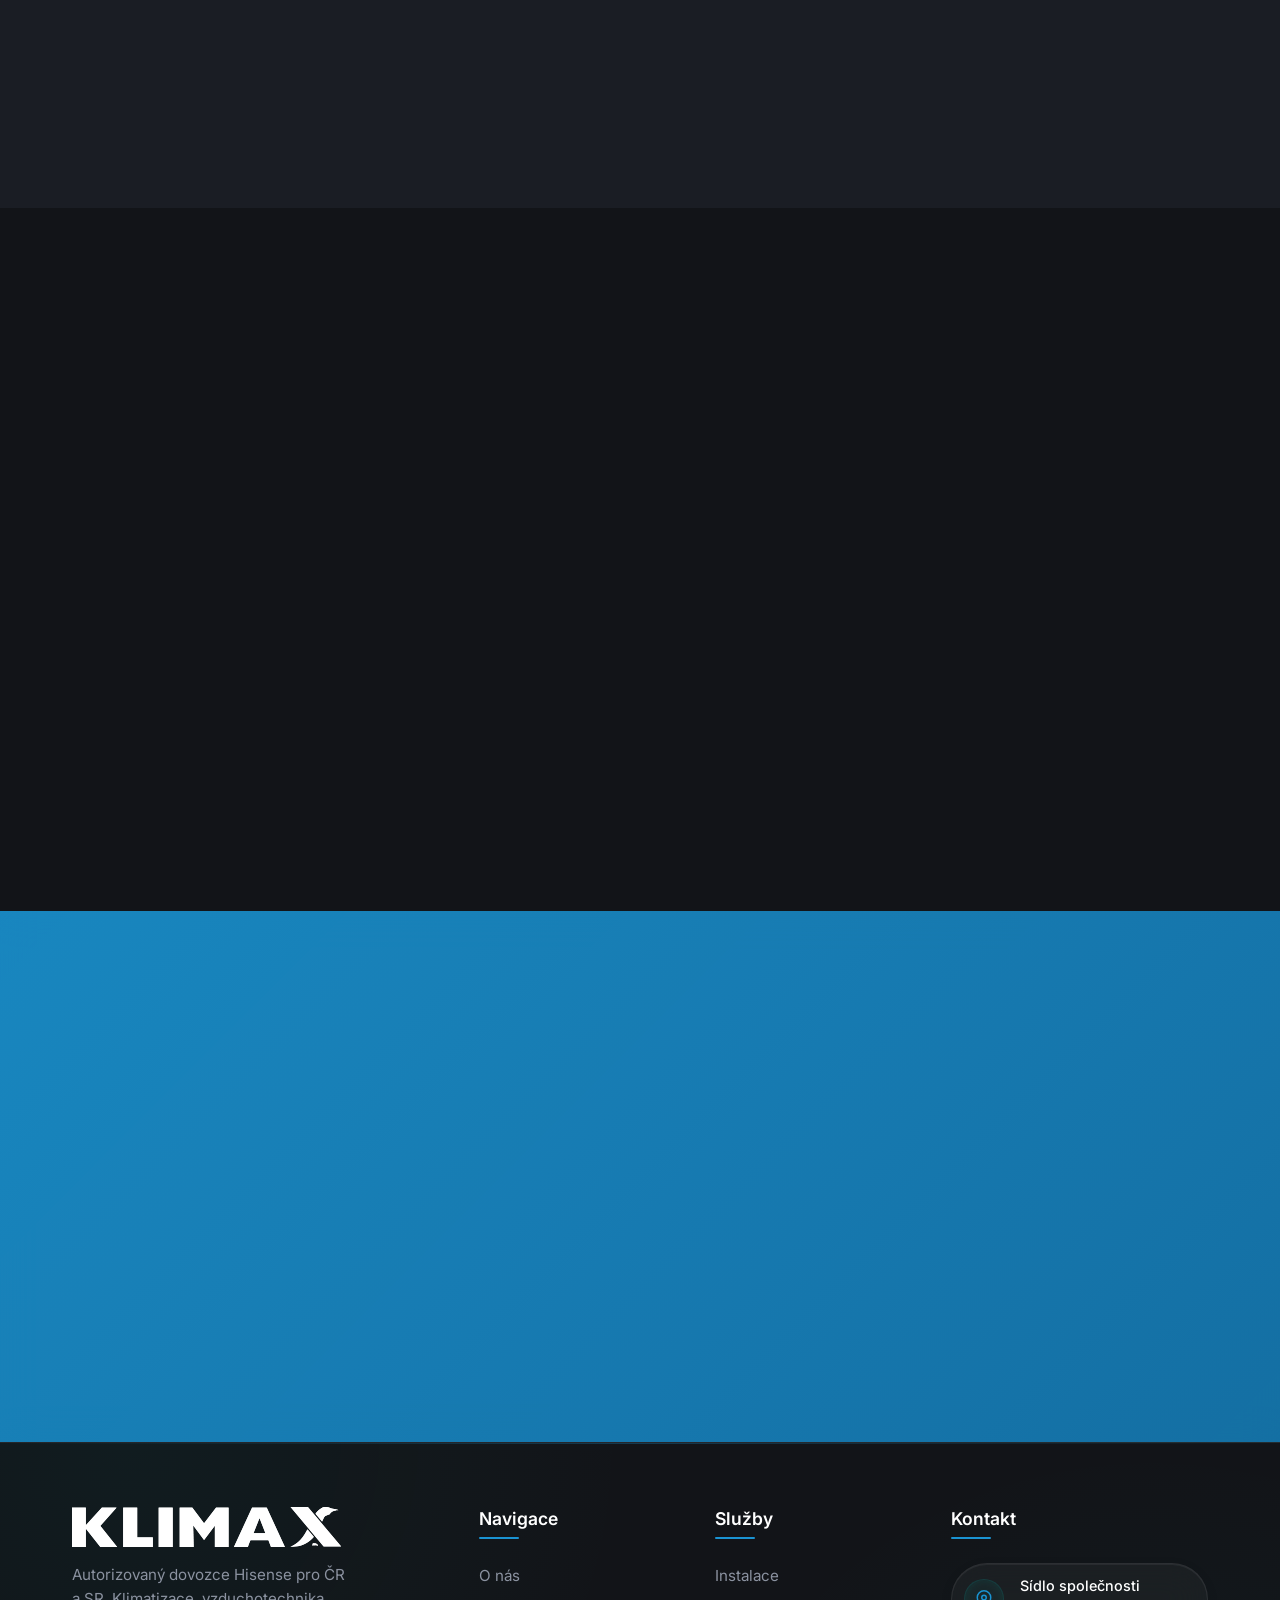
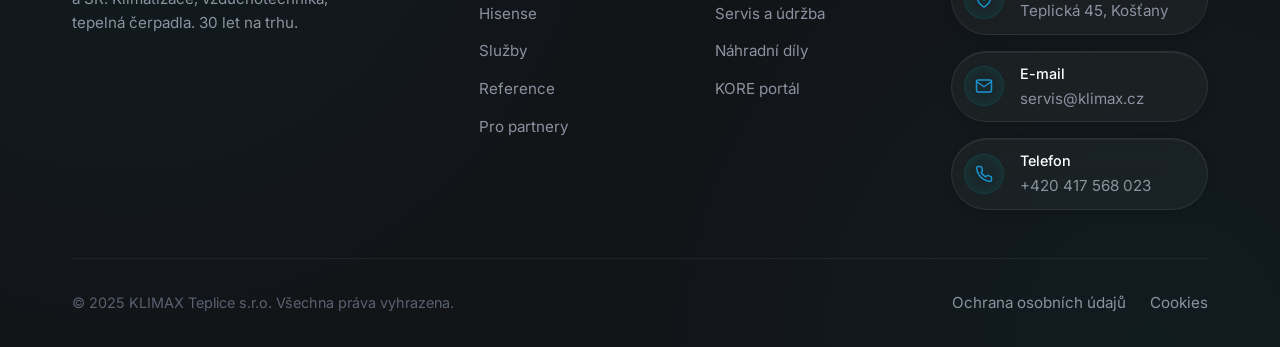
==== commit c4256fac: "liquid glass 2" ====
--- a/index.html
+++ b/index.html
@@ -8,6 +8,14 @@
     <meta name="robots" content="index, follow">
     <meta name="author" content="KLIMAX Teplice s.r.o.">
 
+    <!-- Favicon -->
+    <link rel="icon" type="image/png" href="/assets/favicon/favicon-96x96.png" sizes="96x96" />
+    <link rel="icon" type="image/svg+xml" href="/assets/favicon/favicon.svg" />
+    <link rel="shortcut icon" href="/assets/favicon/favicon.ico" />
+    <link rel="apple-touch-icon" sizes="180x180" href="/assets/favicon/apple-touch-icon.png" />
+    <meta name="apple-mobile-web-app-title" content="Klimax" />
+    <link rel="manifest" href="/assets/favicon/site.webmanifest" />
+
     <!-- Open Graph -->
     <meta property="og:title" content="KLIMAX Teplice – Autorizovaný dovozce Hisense pro ČR a SR">
     <meta property="og:description" content="Přímý import klimatizací a tepelných čerpadel. 30 let na trhu. Prodáváme, instalujeme, servisujeme.">
@@ -27,6 +35,53 @@
     <link rel="preconnect" href="https://fonts.gstatic.com" crossorigin>
 </head>
 <body>
+
+    <!-- ============================================
+         LIQUID GLASS SVG FILTERS
+         Applied via filter: url(#id) on clip-path elements.
+         Combines drop-shadows (3D depth) with specular glass sheen.
+         ============================================ -->
+    <svg xmlns="http://www.w3.org/2000/svg" style="position:absolute;width:0;height:0;overflow:hidden;" aria-hidden="true">
+        <defs>
+            <!-- ===== BACK WAVE FILTER (teal glass + soft shadow) ===== -->
+            <filter id="glass-back" x="-30%" y="-30%" width="160%" height="160%" color-interpolation-filters="sRGB">
+                <!-- Soft 3D depth shadows -->
+                <feDropShadow dx="0" dy="10" stdDeviation="10" flood-color="#000" flood-opacity="0.25" result="shadow1"/>
+                <feDropShadow dx="0" dy="25" stdDeviation="25" flood-color="#000" flood-opacity="0.15"/>
+            </filter>
+
+            <!-- ===== FRONT WAVE FILTER (dark glass + hard layered shadows + specular) ===== -->
+            <filter id="glass-front" x="-30%" y="-30%" width="160%" height="160%" color-interpolation-filters="sRGB">
+                <!-- Generate glass surface texture -->
+                <feTurbulence type="fractalNoise" baseFrequency="0.012 0.006" numOctaves="3" seed="7" result="noise"/>
+                
+                <!-- Specular light sheen on glass surface -->
+                <feSpecularLighting in="noise" surfaceScale="2.5" specularConstant="0.5" specularExponent="35" lighting-color="#ffffff" result="specular">
+                    <fePointLight x="250" y="50" z="200"/>
+                </feSpecularLighting>
+                <!-- Mask specular to element shape -->
+                <feComposite in="specular" in2="SourceGraphic" operator="in" result="specMasked"/>
+                <!-- Blend specular onto original (screen mode = additive light) -->
+                <feBlend in="SourceGraphic" in2="specMasked" mode="screen" result="glassed"/>
+                
+                <!-- Layered 3D shadows: hard close + medium + soft far -->
+                <feDropShadow in="glassed" dx="0" dy="3" stdDeviation="4" flood-color="#000" flood-opacity="0.45"/>
+                <feDropShadow dx="0" dy="12" stdDeviation="12" flood-color="#000" flood-opacity="0.3"/>
+                <feDropShadow dx="0" dy="35" stdDeviation="30" flood-color="#000" flood-opacity="0.2"/>
+            </filter>
+
+            <!-- ===== NAVBAR FILTER (subtle glass + shadow) ===== -->
+            <filter id="glass-navbar" x="-10%" y="-30%" width="120%" height="160%" color-interpolation-filters="sRGB">
+                <feTurbulence type="fractalNoise" baseFrequency="0.025 0.04" numOctaves="2" seed="42" result="noise"/>
+                <feSpecularLighting in="noise" surfaceScale="1.5" specularConstant="0.3" specularExponent="25" lighting-color="#ffffff" result="specular">
+                    <fePointLight x="500" y="-10" z="150"/>
+                </feSpecularLighting>
+                <feComposite in="specular" in2="SourceGraphic" operator="in" result="specMasked"/>
+                <feBlend in="SourceGraphic" in2="specMasked" mode="screen" result="glassed"/>
+                <feDropShadow in="glassed" dx="0" dy="6" stdDeviation="10" flood-color="#000" flood-opacity="0.25"/>
+            </filter>
+        </defs>
+    </svg>
 
     <!-- ============================================
          NAVIGATION
@@ -47,7 +102,7 @@
                 <li class="nav__menu-item"><a href="reference.html" class="nav__menu-link">Reference</a></li>
                 <li class="nav__menu-item"><a href="kore.html" class="nav__menu-link">KORE</a></li>
                 <li class="nav__menu-item"><a href="pro-partnery.html" class="nav__menu-link">Pro partnery</a></li>
-                <li class="nav__menu-item"><a href="kontakt.html" class="btn btn--primary nav__cta" id="nav-cta">Poptávka</a></li>
+                <li class="nav__menu-item"><a href="kontakt.html" class="btn btn--primary btn--pill nav__cta" id="nav-cta">Poptávka</a></li>
             </ul>
 
             <!-- Mobile Toggle -->
@@ -71,9 +126,8 @@
         <!-- Wave as Liquid Glass (original wave shapes, glass effect) -->
         <div class="hero__wave" aria-hidden="true">
             <!-- SVG: defines clip-path shapes + decorative edge strokes -->
-            <svg viewBox="0 0 100 100" fill="none" xmlns="http://www.w3.org/2000/svg" preserveAspectRatio="none">
+            <svg viewBox="0 0 100 100" fill="none" xmlns="http://www.w3.org/2000/svg" preserveAspectRatio="none" style="position:absolute;width:0;height:0;">
                 <defs>
-                    <!-- Clip paths using the ORIGINAL wave curves -->
                     <clipPath id="wave-clip-back" clipPathUnits="objectBoundingBox">
                         <path d="M0 0.01 C 0.5 0.4, 0.6 1, 0.95 1 L 0 1 Z"/>
                     </clipPath>
@@ -81,9 +135,6 @@
                         <path d="M0 0.25 C 0.55 0.42, 0.58 1, 0.9 1 L 0 1 Z"/>
                     </clipPath>
                 </defs>
-                <!-- Decorative glass edge strokes along original wave curves -->
-                <path d="M0 1 C 50 40, 60 100, 95 100" fill="none" stroke="rgba(0, 179, 172, 0.35)" stroke-width="0.4"/>
-                <path d="M0 25 C 55 42, 58 100, 90 100" fill="none" stroke="rgba(255, 255, 255, 0.12)" stroke-width="0.3"/>
             </svg>
             <!-- Glass div: Teal wave (back, larger) -->
             <div class="hero__wave-glass hero__wave-glass--back"></div>
@@ -121,20 +172,58 @@
     <section class="trusted-carousel">
         <div class="trusted-carousel__inner">
             <div class="trusted-carousel__track">
-                <!-- Logos duplicated for infinite effect -->
-                <img src="https://placehold.co/200x80/e6e8eb/8B92A0?text=Firma+1" alt="Logo 1">
-                <img src="https://placehold.co/200x80/e6e8eb/8B92A0?text=Firma+2" alt="Logo 2">
-                <img src="https://placehold.co/200x80/e6e8eb/8B92A0?text=Firma+3" alt="Logo 3">
-                <img src="https://placehold.co/200x80/e6e8eb/8B92A0?text=Firma+4" alt="Logo 4">
-                <img src="https://placehold.co/200x80/e6e8eb/8B92A0?text=Firma+5" alt="Logo 5">
-                <img src="https://placehold.co/200x80/e6e8eb/8B92A0?text=Firma+6" alt="Logo 6">
-                <!-- Duplicate set for seamless loop -->
-                <img src="https://placehold.co/200x80/e6e8eb/8B92A0?text=Firma+1" alt="Logo 1">
-                <img src="https://placehold.co/200x80/e6e8eb/8B92A0?text=Firma+2" alt="Logo 2">
-                <img src="https://placehold.co/200x80/e6e8eb/8B92A0?text=Firma+3" alt="Logo 3">
-                <img src="https://placehold.co/200x80/e6e8eb/8B92A0?text=Firma+4" alt="Logo 4">
-                <img src="https://placehold.co/200x80/e6e8eb/8B92A0?text=Firma+5" alt="Logo 5">
-                <img src="https://placehold.co/200x80/e6e8eb/8B92A0?text=Firma+6" alt="Logo 6">
+                <!-- Group 1 (original) -->
+                <div class="trusted-carousel__group">
+                    <img src="assets/brands/aaa.webp" alt="AAA Auto">
+                    <img src="assets/brands/agc.webp" alt="AGC">
+                    <img src="assets/brands/army.webp" alt="Armáda ČR">
+                    <img src="assets/brands/bmw.webp" alt="BMW">
+                    <img src="assets/brands/cez.webp" alt="ČEZ">
+                    <img src="assets/brands/hospital.webp" alt="Nemocnice">
+                    <img src="assets/brands/mercedes.webp" alt="Mercedes">
+                    <img src="assets/brands/mondi.webp" alt="Mondi">
+                    <img src="assets/brands/omv.webp" alt="OMV">
+                    <img src="assets/brands/pilsner.webp" alt="Pilsner Urquell">
+                </div>
+                <!-- Group 2 (duplicate) -->
+                <div class="trusted-carousel__group" aria-hidden="true">
+                    <img src="assets/brands/aaa.webp" alt="AAA Auto">
+                    <img src="assets/brands/agc.webp" alt="AGC">
+                    <img src="assets/brands/army.webp" alt="Armáda ČR">
+                    <img src="assets/brands/bmw.webp" alt="BMW">
+                    <img src="assets/brands/cez.webp" alt="ČEZ">
+                    <img src="assets/brands/hospital.webp" alt="Nemocnice">
+                    <img src="assets/brands/mercedes.webp" alt="Mercedes">
+                    <img src="assets/brands/mondi.webp" alt="Mondi">
+                    <img src="assets/brands/omv.webp" alt="OMV">
+                    <img src="assets/brands/pilsner.webp" alt="Pilsner Urquell">
+                </div>
+                <!-- Group 3 (duplicate) -->
+                <div class="trusted-carousel__group" aria-hidden="true">
+                    <img src="assets/brands/aaa.webp" alt="AAA Auto">
+                    <img src="assets/brands/agc.webp" alt="AGC">
+                    <img src="assets/brands/army.webp" alt="Armáda ČR">
+                    <img src="assets/brands/bmw.webp" alt="BMW">
+                    <img src="assets/brands/cez.webp" alt="ČEZ">
+                    <img src="assets/brands/hospital.webp" alt="Nemocnice">
+                    <img src="assets/brands/mercedes.webp" alt="Mercedes">
+                    <img src="assets/brands/mondi.webp" alt="Mondi">
+                    <img src="assets/brands/omv.webp" alt="OMV">
+                    <img src="assets/brands/pilsner.webp" alt="Pilsner Urquell">
+                </div>
+                <!-- Group 4 (duplicate) -->
+                <div class="trusted-carousel__group" aria-hidden="true">
+                    <img src="assets/brands/aaa.webp" alt="AAA Auto">
+                    <img src="assets/brands/agc.webp" alt="AGC">
+                    <img src="assets/brands/army.webp" alt="Armáda ČR">
+                    <img src="assets/brands/bmw.webp" alt="BMW">
+                    <img src="assets/brands/cez.webp" alt="ČEZ">
+                    <img src="assets/brands/hospital.webp" alt="Nemocnice">
+                    <img src="assets/brands/mercedes.webp" alt="Mercedes">
+                    <img src="assets/brands/mondi.webp" alt="Mondi">
+                    <img src="assets/brands/omv.webp" alt="OMV">
+                    <img src="assets/brands/pilsner.webp" alt="Pilsner Urquell">
+                </div>
             </div>
         </div>
     </section>
@@ -205,6 +294,13 @@
                 </div>
             </div>
         </div>
+
+        <!-- Smooth Transition to Brands -->
+        <div class="pillars-transition" aria-hidden="true">
+            <svg viewBox="0 0 1440 120" preserveAspectRatio="none">
+                <path d="M0,0 C300,120 1140,120 1440,0 L1440,120 L0,120 Z" fill="var(--bg-primary)"/>
+            </svg>
+        </div>
     </section>
 
     <!-- ============================================
@@ -222,7 +318,7 @@
                 <div class="brands-hero__content">
                     <div class="brands-hero__badge">Výhradní zastoupení pro ČR</div>
                     <div class="brands-hero__logo">
-                        <img src="./assets/images/Hisense-HVAC.webp" alt="Hisense Logo" style="height: 50px; width: auto; display: block;">
+                        <img src="./assets/images/Hisense-HVAC.webp" alt="Hisense Logo" style="width: auto; display: block;">
                     </div>
                     <p class="brands-hero__desc">
                         KLIMAX Teplice je autorizovaným dovozcem Hisense. Přímý import z výroby v Číně. Kompletní portfolio pro profesionály i domácnosti.
@@ -455,13 +551,13 @@
                 <!-- 1. OMV Česká republika -->
                 <article class="client-card">
                     <div class="client-card__image-wrapper">
-                        <img src="https://placehold.co/600x400/121418/00B3AC?text=OMV+ČR" alt="OMV Česká republika" class="client-card__image" loading="lazy">
+                        <img src="./assets/realisation/omv.jpg" alt="OMV Česká republika" class="client-card__image" loading="lazy">
                     </div>
                     <div class="client-card__content">
                         <h3 class="client-card__title">OMV Česká republika</h3>
                         <div class="client-card__brand">
                             <span class="client-card__brand-label">Využívá:</span>
-                            <img src="./assets/images/Hisense.webp" alt="Hisense" class="client-card__brand-logo">
+                            <img src="./assets/images/Hokkaido.webp" alt="Hisense" class="client-card__brand-logo">
                         </div>
                     </div>
                 </article>
@@ -469,7 +565,7 @@
                 <!-- 2. Hotel JALTA - Praha -->
                 <article class="client-card">
                     <div class="client-card__image-wrapper">
-                        <img src="https://placehold.co/600x400/121418/00B3AC?text=Hotel+JALTA" alt="Hotel JALTA - Praha" class="client-card__image" loading="lazy">
+                        <img src="./assets/realisation/jalta.png" alt="Hotel JALTA - Praha" class="client-card__image" loading="lazy">
                     </div>
                     <div class="client-card__content">
                         <h3 class="client-card__title">Hotel JALTA - Praha</h3>
@@ -483,13 +579,13 @@
                 <!-- 3. AGC Glass Europe -->
                 <article class="client-card">
                     <div class="client-card__image-wrapper">
-                        <img src="https://placehold.co/600x400/121418/00B3AC?text=AGC+Glass" alt="AGC Glass Europe" class="client-card__image" loading="lazy">
+                        <img src="./assets/realisation/agc.jpg" alt="AGC Glass Europe" class="client-card__image" loading="lazy">
                     </div>
                     <div class="client-card__content">
                         <h3 class="client-card__title">AGC Glass Europe</h3>
                         <div class="client-card__brand">
                             <span class="client-card__brand-label">Využívá:</span>
-                            <img src="./assets/images/Hisense.webp" alt="Hisense" class="client-card__brand-logo">
+                            <img src="./assets/images/Hokkaido.webp" alt="Hisense" class="client-card__brand-logo">
                         </div>
                     </div>
                 </article>
@@ -497,7 +593,7 @@
                 <!-- 4. MONDI Štětí -->
                 <article class="client-card">
                     <div class="client-card__image-wrapper">
-                        <img src="https://placehold.co/600x400/121418/00B3AC?text=MONDI+Štětí" alt="MONDI Štětí" class="client-card__image" loading="lazy">
+                        <img src="./assets/realisation/mondi.jpg" alt="MONDI Štětí" class="client-card__image" loading="lazy">
                     </div>
                     <div class="client-card__content">
                         <h3 class="client-card__title">MONDI Štětí</h3>
@@ -511,7 +607,7 @@
                 <!-- 5. AAA auto -->
                 <article class="client-card">
                     <div class="client-card__image-wrapper">
-                        <img src="https://placehold.co/600x400/121418/00B3AC?text=AAA+auto" alt="AAA auto" class="client-card__image" loading="lazy">
+                        <img src="./assets/realisation/aaa.png" alt="AAA auto" class="client-card__image" loading="lazy">
                     </div>
                     <div class="client-card__content">
                         <h3 class="client-card__title">AAA auto</h3>
@@ -525,7 +621,7 @@
                 <!-- 6. AFFIDEA Praha -->
                 <article class="client-card">
                     <div class="client-card__image-wrapper">
-                        <img src="https://placehold.co/600x400/121418/00B3AC?text=AFFIDEA+Praha" alt="AFFIDEA Praha" class="client-card__image" loading="lazy">
+                        <img src="./assets/realisation/affidea.png" alt="AFFIDEA Praha" class="client-card__image" loading="lazy">
                     </div>
                     <div class="client-card__content">
                         <h3 class="client-card__title">AFFIDEA Praha</h3>
@@ -535,7 +631,7 @@
                 <!-- 7. Pension U Kozičky -->
                 <article class="client-card">
                     <div class="client-card__image-wrapper">
-                        <img src="https://placehold.co/600x400/121418/00B3AC?text=Pension+U+Kozičky" alt="Pension U Kozičky" class="client-card__image" loading="lazy">
+                        <img src="./assets/realisation/pension-u-kozicky.png" alt="Pension U Kozičky" class="client-card__image" loading="lazy">
                     </div>
                     <div class="client-card__content">
                         <h3 class="client-card__title">Pension U Kozičky</h3>
@@ -545,7 +641,7 @@
                 <!-- 8. Plaza ALTA Hotel -->
                 <article class="client-card">
                     <div class="client-card__image-wrapper">
-                        <img src="https://placehold.co/600x400/121418/00B3AC?text=Plaza+ALTA+Hotel" alt="Plaza ALTA Hotel" class="client-card__image" loading="lazy">
+                        <img src="./assets/realisation/alta.png" alt="Plaza ALTA Hotel" class="client-card__image" loading="lazy">
                     </div>
                     <div class="client-card__content">
                         <h3 class="client-card__title">Plaza ALTA Hotel</h3>
@@ -555,7 +651,7 @@
                 <!-- 9. PE Holding -->
                 <article class="client-card">
                     <div class="client-card__image-wrapper">
-                        <img src="https://placehold.co/600x400/121418/00B3AC?text=PE+Holding" alt="PE Holding" class="client-card__image" loading="lazy">
+                        <img src="./assets/realisation/pe-holding.jpg" alt="PE Holding" class="client-card__image" loading="lazy">
                     </div>
                     <div class="client-card__content">
                         <h3 class="client-card__title">PE Holding</h3>
@@ -565,7 +661,7 @@
                 <!-- 10. Hotel Giovanni Giacomo -->
                 <article class="client-card">
                     <div class="client-card__image-wrapper">
-                        <img src="https://placehold.co/600x400/121418/00B3AC?text=Hotel+Giovanni+Giacomo" alt="Hotel Giovanni Giacomo" class="client-card__image" loading="lazy">
+                        <img src="./assets/realisation/giovanni-giacomo.png" alt="Hotel Giovanni Giacomo" class="client-card__image" loading="lazy">
                     </div>
                     <div class="client-card__content">
                         <h3 class="client-card__title">Hotel Giovanni Giacomo</h3>
@@ -575,7 +671,7 @@
                 <!-- 11. Ústav živočišné fyziologie a genetiky AV ČR -->
                 <article class="client-card">
                     <div class="client-card__image-wrapper">
-                        <img src="https://placehold.co/600x400/121418/00B3AC?text=Ústav+živočišné+fyziologie" alt="Ústav živočišné fyziologie a genetiky AV ČR" class="client-card__image" loading="lazy">
+                        <img src="./assets/realisation/libechov.jpg" alt="Ústav živočišné fyziologie a genetiky AV ČR" class="client-card__image" loading="lazy">
                     </div>
                     <div class="client-card__content">
                         <h3 class="client-card__title">Ústav živočišné fyziologie a genetiky AV ČR</h3>
@@ -596,7 +692,7 @@
                 pro komerční objekt – ozvěte se. Odpovídáme do 24 hodin.
             </p>
             <div class="cta-section__actions">
-                <a href="kontakt.html" class="btn btn--white btn--lg" id="cta-contact">Kontaktujte nás</a>
+                <a href="kontakt.html" class="btn btn--white btn--lg btn--pill" id="cta-contact">Kontaktujte nás</a>
                 <a href="tel:+420417568023" class="btn btn--ghost-white" id="cta-phone">
                     <svg width="18" height="18" viewBox="0 0 18 18" fill="none" stroke="currentColor" stroke-width="1.5" aria-hidden="true"><path d="M16.5 12.69v2.5a1.67 1.67 0 01-1.82 1.67A16.5 16.5 0 011.14 3.32 1.67 1.67 0 012.81 1.5h2.5a1.67 1.67 0 011.67 1.43 10.72 10.72 0 00.58 2.35 1.67 1.67 0 01-.37 1.76L5.84 8.39a13.33 13.33 0 005.77 5.77l1.35-1.35a1.67 1.67 0 011.76-.37 10.72 10.72 0 002.35.58 1.67 1.67 0 011.43 1.67z"/></svg>
                     +420 417 568 023
@@ -614,7 +710,7 @@
                 <!-- Column 1: About -->
                 <div class="footer__col">
                     <a href="/" class="footer__logo" aria-label="KLIMAX">
-                        <img src="assets/images/Klimax.webp" alt="KLIMAX Logo" class="footer__logo-img" width="140" height="40">
+                        <img src="assets/images/Klimax-white.webp" alt="KLIMAX Logo" class="footer__logo-img" width="140" height="40">
                     </a>
                     <p class="footer__about">
                         Autorizovaný dovozce Hisense pro ČR a SR.
@@ -650,18 +746,33 @@
                 <div class="footer__col">
                     <h4 class="footer__title">Kontakt</h4>
                     <div class="footer__contact">
-                        <div class="footer__contact-item">
-                            <svg width="16" height="16" viewBox="0 0 16 16" fill="none" stroke="currentColor" stroke-width="1.5" aria-hidden="true"><path d="M14 6.67C14 11.33 8 15 8 15S2 11.33 2 6.67a6 6 0 1112 0z"/><circle cx="8" cy="6.67" r="2"/></svg>
-                            <span>Teplická 45, Košťany</span>
-                        </div>
-                        <div class="footer__contact-item">
-                            <svg width="16" height="16" viewBox="0 0 16 16" fill="none" stroke="currentColor" stroke-width="1.5" aria-hidden="true"><path d="M2.67 2.67h10.66c.74 0 1.34.6 1.34 1.33v8c0 .73-.6 1.33-1.34 1.33H2.67c-.74 0-1.34-.6-1.34-1.33V4c0-.73.6-1.33 1.34-1.33z"/><path d="M14.67 4L8 8.67 1.33 4"/></svg>
-                            <a href="mailto:servis@klimax.cz" class="footer__link">servis@klimax.cz</a>
-                        </div>
-                        <div class="footer__contact-item">
-                            <svg width="16" height="16" viewBox="0 0 16 16" fill="none" stroke="currentColor" stroke-width="1.5" aria-hidden="true"><path d="M14.67 11.28v2.22a1.48 1.48 0 01-1.62 1.48A14.67 14.67 0 011.02 2.95 1.48 1.48 0 012.5 1.33h2.22a1.48 1.48 0 011.48 1.28c.1.63.27 1.25.5 1.84a1.48 1.48 0 01-.33 1.57l-.94.94a11.85 11.85 0 005.13 5.13l.94-.94a1.48 1.48 0 011.57-.33c.6.23 1.21.4 1.84.5a1.48 1.48 0 011.28 1.5z"/></svg>
-                            <a href="tel:+420417568023" class="footer__link">+420 417 568 023</a>
-                        </div>
+                        <a href="https://maps.google.com/?q=Teplická+45,+Košťany" target="_blank" rel="noopener noreferrer" class="footer__contact-item">
+                            <div class="footer__contact-icon">
+                                <svg width="18" height="18" viewBox="0 0 24 24" fill="none" stroke="currentColor" stroke-width="2" stroke-linecap="round" stroke-linejoin="round"><path d="M21 10c0 7-9 13-9 13s-9-6-9-13a9 9 0 0 1 18 0z"></path><circle cx="12" cy="10" r="3"></circle></svg>
+                            </div>
+                            <div class="footer__contact-text">
+                                <strong>Sídlo společnosti</strong>
+                                <span>Teplická 45, Košťany</span>
+                            </div>
+                        </a>
+                        <a href="mailto:servis@klimax.cz" class="footer__contact-item">
+                            <div class="footer__contact-icon">
+                                <svg width="18" height="18" viewBox="0 0 24 24" fill="none" stroke="currentColor" stroke-width="2" stroke-linecap="round" stroke-linejoin="round"><path d="M4 4h16c1.1 0 2 .9 2 2v12c0 1.1-.9 2-2 2H4c-1.1 0-2-.9-2-2V6c0-1.1.9-2 2-2z"></path><polyline points="22,6 12,13 2,6"></polyline></svg>
+                            </div>
+                            <div class="footer__contact-text">
+                                <strong>E-mail</strong>
+                                <span>servis@klimax.cz</span>
+                            </div>
+                        </a>
+                        <a href="tel:+420417568023" class="footer__contact-item">
+                            <div class="footer__contact-icon">
+                                <svg width="18" height="18" viewBox="0 0 24 24" fill="none" stroke="currentColor" stroke-width="2" stroke-linecap="round" stroke-linejoin="round"><path d="M22 16.92v3a2 2 0 0 1-2.18 2 19.79 19.79 0 0 1-8.63-3.07 19.5 19.5 0 0 1-6-6 19.79 19.79 0 0 1-3.07-8.67A2 2 0 0 1 4.11 2h3a2 2 0 0 1 2 1.72 12.84 12.84 0 0 0 .7 2.81 2 2 0 0 1-.45 2.11L8.09 9.91a16 16 0 0 0 6 6l1.27-1.27a2 2 0 0 1 2.11-.45 12.84 12.84 0 0 0 2.81.7A2 2 0 0 1 22 16.92z"></path></svg>
+                            </div>
+                            <div class="footer__contact-text">
+                                <strong>Telefon</strong>
+                                <span>+420 417 568 023</span>
+                            </div>
+                        </a>
                     </div>
                 </div>
             </div>
--- a/css/components.css
+++ b/css/components.css
@@ -15,27 +15,40 @@
 
 .nav {
   position: fixed;
-  top: 0;
+  top: 1rem;
   left: 0;
-  width: 100%;
+  right: 0;
+  margin: 0 auto;
+  width: 90%;
+  max-width: 1200px;
   z-index: var(--z-nav);
   background: transparent;
-  border-bottom: 1px solid transparent;
-  transition:
-    background var(--transition-base),
-    border-color var(--transition-base),
-    box-shadow var(--transition-base);
-}
-
-/* Scrolled state – frosted glass */
+  border: 1px solid transparent;
+  border-radius: 50px;
+  transition: all 0.7s cubic-bezier(0.16, 1, 0.3, 1);
+}
+
+/* Scrolled state – frosted glass pill */
 .nav--scrolled {
   background: rgba(18, 20, 24, 0.65);
   -webkit-backdrop-filter: blur(var(--glass-blur-heavy)) saturate(1.6);
   backdrop-filter: blur(var(--glass-blur-heavy)) saturate(1.6);
-  border-bottom: 1px solid var(--glass-border);
+  border: 1px solid var(--glass-border);
   box-shadow:
     var(--glass-glow),
     0 10px 40px rgba(0, 0, 0, 0.3);
+}
+
+/* Mobile Nav Reset (Full width to fix toggler offset) */
+@media (max-width: 767px) {
+  .nav {
+    width: 100%;
+    top: 0;
+    border-radius: 0;
+    border-left: none;
+    border-right: none;
+    border-top: none;
+  }
 }
 
 /* --- Nav Inner ------------------------------------------------------------- */
@@ -81,7 +94,7 @@
 }
 
 .nav__menu-link {
-  color: var(--text-secondary);
+  color: var(--text-primary);
   font-size: 0.9rem;
   font-weight: 500;
   padding: 0.25rem 0;
@@ -166,33 +179,53 @@
   .nav__menu {
     position: fixed;
     top: 0;
+    left: 0;
     right: 0;
+    bottom: 0;
     width: 100%;
     height: 100vh;
     height: 100dvh;
-    background: rgba(26, 29, 36, 0.97);
-    -webkit-backdrop-filter: blur(24px);
-    backdrop-filter: blur(24px);
+    background: rgba(18, 20, 24, 0.98);
+    -webkit-backdrop-filter: blur(40px);
+    backdrop-filter: blur(40px);
     flex-direction: column;
     justify-content: center;
     align-items: center;
-    gap: 2rem;
+    gap: 2.5rem;
     padding: 2rem;
-    transform: translateX(100%);
-    transition: transform var(--transition-smooth);
+    opacity: 0;
+    transform: scale(1.05);
+    pointer-events: none;
+    transition: opacity 0.4s cubic-bezier(0.16, 1, 0.3, 1), transform 0.4s cubic-bezier(0.16, 1, 0.3, 1);
   }
 
   .nav__menu--open {
-    transform: translateX(0);
+    opacity: 1;
+    transform: scale(1);
+    pointer-events: auto;
   }
 
   .nav__menu-link {
-    font-size: 1.25rem;
+    font-size: 2.2rem;
+    font-weight: 700;
+    letter-spacing: -0.02em;
+    color: #ffffff;
+    opacity: 0.8;
+  }
+  
+  .nav__menu-link.active,
+  .nav__menu-link:active {
+    opacity: 1;
+    color: var(--accent-klimax);
   }
 
   .nav__cta {
     margin-left: 0;
-    margin-top: 1rem;
+    margin-top: 2rem;
+    width: 100%;
+    max-width: 300px;
+    padding: 1rem;
+    font-size: 1.1rem;
   }
 }
 
@@ -231,6 +264,12 @@
   transform: scale(0.97);
 }
 
+.btn--pill {
+  border-radius: 999px;
+  padding-left: 2rem;
+  padding-right: 2rem;
+}
+
 /* --- Primary: KLIMAX Blue fill -------------------------------------------- */
 .btn--primary {
   background-color: var(--accent-klimax);
@@ -430,6 +469,42 @@
   margin-bottom: 0;
 }
 
+@media (max-width: 1023px) {
+  /* On tablet/mobile, we'll turn the parent of z-rows into a horizontal snap carousel.
+     This assumes the parent is .pillars-z or similar wrapper. We apply styles directly to .z-row
+     to ensure it works even if the parent isn't strictly styled. */
+}
+
+@media (max-width: 767px) {
+  .pillars-z {
+    display: flex;
+    overflow-x: auto;
+    scroll-snap-type: x mandatory;
+    scroll-behavior: smooth;
+    gap: 1.5rem;
+    padding-bottom: 2rem;
+    scrollbar-width: none; /* Hide scrollbar for cleaner look */
+  }
+  
+  .pillars-z::-webkit-scrollbar {
+    display: none;
+  }
+
+  .z-row {
+    flex: 0 0 85vw;
+    scroll-snap-align: center;
+    margin-bottom: 0;
+  }
+  
+  /* Create an edge-to-edge feel by pushing out the sides */
+  .pillars-z {
+    margin-left: -1.5rem;
+    margin-right: -1.5rem;
+    padding-left: 1.5rem;
+    padding-right: 1.5rem;
+  }
+}
+
 @media (min-width: 1024px) {
   .z-row {
     grid-template-columns: 1fr 1fr;
@@ -471,7 +546,6 @@
   position: absolute;
   inset: 0;
   border-radius: inherit;
-  background: var(--glass-refraction);
   pointer-events: none;
 }
 
@@ -509,6 +583,54 @@
 
 .z-row--reverse .z-row__image {
   border-radius: 15px 120px 15px 120px;
+}
+
+@media (max-width: 767px) {
+  .z-row {
+    display: flex;
+    flex-direction: column;
+    align-items: flex-start;
+  }
+
+  .z-row__image,
+  .z-row--reverse .z-row__image {
+    order: 1;
+    width: 100%;
+    border-radius: 24px 24px 0 0; /* Rounded on top, flat on bottom where it fades */
+    box-shadow: none; 
+    
+    /* Fade ONLY the bottom edge out into transparency so it blends with the background */
+    -webkit-mask-image: linear-gradient(to bottom, black 70%, transparent 100%);
+    mask-image: linear-gradient(to bottom, black 70%, transparent 100%);
+  }
+
+  .z-row__content {
+    order: 2;
+    background: transparent;
+    -webkit-backdrop-filter: none;
+    backdrop-filter: none;
+    border: none;
+    box-shadow: none;
+    /* Pull the text UP into the faded space of the image so they visually merge */
+    margin-top: -3rem;
+    margin-bottom: 2rem; /* Added margin at the bottom to give it breathing room */
+    padding: 0 1rem;
+    position: relative;
+    z-index: 2;
+  }
+  
+  .z-row__content::after {
+    display: none;
+  }
+  
+  .z-row__content:hover {
+    border: none;
+    box-shadow: none;
+  }
+  
+  .z-row__title {
+    font-size: 2rem;
+  }
 }
 
 .z-row__image img {
@@ -623,29 +745,39 @@
 .brands-list {
   display: flex;
   flex-direction: column;
+  gap: 1.5rem;
 }
 
 .brand-row {
   display: flex;
   align-items: center;
   padding: 2.5rem;
-  border-bottom: 1px solid var(--border-color);
   color: var(--text-primary);
   text-decoration: none;
-  text-decoration: none;
-  transition: all 0.4s ease;
-  position: relative;
-  background-color: transparent;
-}
-
-.brand-row:first-child {
-  border-top: 1px solid var(--border-color);
+  transition: all 0.5s cubic-bezier(0.25, 1, 0.5, 1);
+  position: relative;
+  
+  /* Liquid Glass Base */
+  background: rgba(255, 255, 255, 0.03);
+  -webkit-backdrop-filter: blur(12px) saturate(1.2);
+  backdrop-filter: blur(12px) saturate(1.2);
+  border: 1px solid rgba(255, 255, 255, 0.08);
+  border-radius: 24px;
+  box-shadow: 
+    0 4px 20px rgba(0, 0, 0, 0.2),
+    inset 0 1px 1px rgba(255, 255, 255, 0.1);
 }
 
 .brand-row:hover {
-  background-color: var(--glass-bg);
-  -webkit-backdrop-filter: blur(8px);
-  backdrop-filter: blur(8px);
+  background: rgba(255, 255, 255, 0.08);
+  -webkit-backdrop-filter: blur(20px) saturate(1.5);
+  backdrop-filter: blur(20px) saturate(1.5);
+  border: 1px solid rgba(255, 255, 255, 0.15);
+  box-shadow: 
+    0 15px 40px rgba(0, 0, 0, 0.4),
+    0 0 20px rgba(0, 179, 172, 0.15),
+    inset 0 1px 1px rgba(255, 255, 255, 0.3);
+  transform: translateY(-5px) scale(1.01);
 }
 
 .brand-row__logo {
@@ -667,10 +799,6 @@
   transition: filter 0.3s ease;
 }
 
-.brand-row:hover .brand-row__logo img,
-.brand-row:hover .brand-row__logo svg {
-  filter: none;
-}
 
 .brand-row__badge {
   color: var(--accent-hisense);
@@ -705,28 +833,15 @@
 
 .brand-row:hover .brand-row__action {
   transform: translateX(10px);
-}
-
-/* --- Brand-Specific Hover Colors --- */
-#brand-hisense:hover .brand-row__action { color: #00B3AC; }
-#brand-hisense:hover { border-bottom-color: #00B3AC; }
-
-#brand-toshiba:hover .brand-row__action { color: #E31837; }
-#brand-toshiba:hover { border-bottom-color: #E31837; }
-
-#brand-multiwarm:hover .brand-row__action { color: #F58220; }
-#brand-multiwarm:hover { border-bottom-color: #F58220; }
-
-#brand-hokkaido:hover .brand-row__action { color: #00509E; }
-#brand-hokkaido:hover { border-bottom-color: #00509E; }
-
+  color: #ffffff;
+}
 /* Responsive */
 @media (max-width: 768px) {
   .brand-row {
     flex-direction: column;
     align-items: flex-start;
     gap: 1.5rem;
-    padding: 2rem 0;
+    padding: 2rem;
   }
   .brand-row__logo { flex: auto; }
   .brand-row__content { padding: 0; }
@@ -958,13 +1073,7 @@
 .cta-section__content {
   max-width: 650px;
   margin: 0 auto;
-  background: rgba(255, 255, 255, 0.06);
-  -webkit-backdrop-filter: blur(12px);
-  backdrop-filter: blur(12px);
-  border: 1px solid rgba(255, 255, 255, 0.12);
-  border-radius: var(--radius-xl);
   padding: 3rem;
-  box-shadow: inset 0 1px 0 0 rgba(255, 255, 255, 0.1), var(--glass-shadow);
 }
 
 .cta-section__content h2 {
@@ -996,9 +1105,12 @@
 
 .footer {
   background-color: var(--bg-primary);
+  background-image: radial-gradient(circle at 10% 0%, rgba(0, 179, 172, 0.05), transparent 40%),
+                    radial-gradient(circle at 90% 100%, rgba(0, 179, 172, 0.05), transparent 40%);
   border-top: 1px solid var(--glass-border);
-  padding: 3rem 0 1.5rem;
-  position: relative;
+  padding: 4rem 0 2rem;
+  position: relative;
+  overflow: hidden;
 }
 
 .footer::before {
@@ -1015,8 +1127,8 @@
 .footer__grid {
   display: grid;
   grid-template-columns: 1fr;
-  gap: 2rem;
-  margin-bottom: 2rem;
+  gap: 3rem;
+  margin-bottom: 3rem;
 }
 
 .footer__col {
@@ -1026,8 +1138,21 @@
 .footer__title {
   color: #ffffff;
   font-weight: 600;
-  font-size: 1rem;
-  margin-bottom: 1.25rem;
+  font-size: 1.1rem;
+  margin-bottom: 1.5rem;
+  position: relative;
+  padding-bottom: 0.5rem;
+}
+
+.footer__title::after {
+  content: '';
+  position: absolute;
+  bottom: 0;
+  left: 0;
+  width: 40px;
+  height: 2px;
+  background-color: var(--accent-klimax);
+  border-radius: 2px;
 }
 
 .footer__links {
@@ -1040,21 +1165,39 @@
   color: var(--text-secondary);
   font-size: 0.95rem;
   text-decoration: none;
-  transition: color var(--transition-base);
+  transition: all var(--transition-base);
+  display: inline-flex;
+  align-items: center;
 }
 
 .footer__link:hover {
-  color: var(--text-primary);
+  color: var(--accent-klimax);
+  transform: translateX(6px);
 }
 
 .footer__contact-item {
   display: flex;
-  align-items: flex-start;
-  gap: 0.75rem;
+  align-items: center;
+  gap: 1rem;
   color: var(--text-secondary);
   margin-bottom: 1rem;
+  padding: 0.75rem 1.25rem 0.75rem 0.75rem; /* padding adjusted for pill shape */
+  background: var(--glass-bg);
+  border: 1px solid var(--glass-border);
+  border-radius: 999px; /* Pill shape */
+  backdrop-filter: blur(var(--glass-blur));
+  box-shadow: var(--glass-glow), 0 4px 12px rgba(0,0,0,0.1);
   font-size: 0.95rem;
-  line-height: 1.6;
+  line-height: 1.4;
+  transition: all var(--transition-base);
+  text-decoration: none;
+}
+
+.footer__contact-item:hover {
+  transform: translateX(4px) translateY(-2px);
+  background: var(--glass-bg-strong);
+  border-color: var(--glass-border-strong);
+  box-shadow: var(--glass-glow-strong), var(--glass-shadow);
 }
 
 .footer__contact-item:last-child {
@@ -1063,9 +1206,31 @@
 
 .footer__contact-icon {
   flex-shrink: 0;
+  width: 40px;
+  height: 40px;
+  border-radius: 50%;
+  background: var(--glass-bg-accent);
+  border: 1px solid var(--glass-border-accent);
+  box-shadow: inset 0 0 10px rgba(0, 179, 172, 0.1);
+  display: flex;
+  align-items: center;
+  justify-content: center;
   color: var(--accent-klimax);
-  margin-top: 2px;
-}
+}
+
+.footer__contact-text {
+  display: flex;
+  flex-direction: column;
+  gap: 0.25rem;
+}
+
+.footer__contact-text strong {
+  color: #fff;
+  font-weight: 500;
+  font-size: 0.9rem;
+}
+
+
 
 /* --- Footer Bottom Bar ---------------------------------------------------- */
 .footer__bottom {
@@ -1108,7 +1273,8 @@
 
 @media (min-width: 1024px) {
   .footer__grid {
-    grid-template-columns: repeat(4, 1fr);
+    grid-template-columns: 2fr 1fr 1fr 1.5fr;
+    gap: 4rem;
   }
 }
 
--- a/css/pages.css
+++ b/css/pages.css
@@ -131,10 +131,17 @@
 }
 
 /* ==========================================================================
-   2. HERO WAVE — Liquid Glass (original wave shape, frosted glass effect)
-   ========================================================================== */
-
-/* Wave container — same sizing as original */
+   2. HERO WAVE — Apple-style Liquid Glass
+   ==========================================================================
+   Key visual elements:
+   1. Heavy frosted backdrop blur (40-60px) + saturation + brightness
+   2. Gradient background simulating glass thickness
+   3. ::before = specular highlight (diagonal white light reflection)
+   4. ::after = bright edge glow along the wave curve top
+   5. SVG filter drop-shadows for 3D depth
+   ========================================================================== */
+
+/* Wave container */
 .hero__wave {
   position: absolute;
   bottom: 0;
@@ -147,53 +154,128 @@
   pointer-events: none;
 }
 
-/* SVG sits on top for decorative edge strokes */
-.hero__wave svg {
+/* Base glass layer */
+.hero__wave-glass {
   position: absolute;
   inset: 0;
-  display: block;
-  width: 100%;
-  height: 100%;
-  z-index: 3;
-}
-
-/* Glass layers: positioned to fill the wave container */
-.hero__wave-glass {
-  position: absolute;
-  inset: 0;
-}
-
-/* Back glass: Teal accent — uses original teal wave curve */
+}
+
+/* -----------------------------------------------------------------------
+   BACK GLASS (Teal) — further from viewer
+   ----------------------------------------------------------------------- */
 .hero__wave-glass--back {
   clip-path: url(#wave-clip-back);
-  background: rgba(0, 179, 172, 0.10);
-  -webkit-backdrop-filter: blur(14px) saturate(1.3);
-  backdrop-filter: blur(14px) saturate(1.3);
-  box-shadow:
-    var(--glass-glow),
-    0 0 60px rgba(0, 179, 172, 0.06);
+  
+  /* Glass body — gradient simulates thickness: thin edge (lighter) → thick base (richer) */
+  background: linear-gradient(
+    170deg,
+    rgba(0, 179, 172, 0.06) 0%,
+    rgba(0, 179, 172, 0.12) 40%,
+    rgba(0, 179, 172, 0.18) 100%
+  );
+  
+  /* Liquid glass: pre-blur → displacement refraction → post-blur + color boost */
+  -webkit-backdrop-filter: blur(1px) url('data:image/svg+xml;utf8,%3csvg%20height%3d%22200%22%20width%3d%22200%22%20viewBox%3d%220%200%20200%20200%22%20xmlns%3d%22http%3a%2f%2fwww.w3.org%2f2000%2fsvg%22%3e%3cdefs%3e%3cfilter%20id%3d%22displace%22%20color-interpolation-filters%3d%22sRGB%22%3e%3cfeImage%20x%3d%220%22%20y%3d%220%22%20height%3d%22200%22%20width%3d%22200%22%20href%3d%22data%3aimage%2fsvg%2bxml%3butf8%2c%253csvg%2520height%253d%2522200%2522%2520width%253d%2522200%2522%2520viewBox%253d%25220%25200%2520200%2520200%2522%2520xmlns%253d%2522http%253a%252f%252fwww.w3.org%252f2000%252fsvg%2522%253e%253cstyle%253e.m%257bmix-blend-mode%253ascreen%257d%253c%252fstyle%253e%253cdefs%253e%253clinearGradient%2520id%253d%2522Y%2522%2520x1%253d%25220%2522%2520x2%253d%25220%2522%2520y1%253d%25223%2525%2522%2520y2%253d%252297%2525%2522%253e%253cstop%2520offset%253d%25220%2525%2522%2520stop-color%253d%2522%25230F0%2522%252f%253e%253cstop%2520offset%253d%2522100%2525%2522%2520stop-color%253d%2522%2523000%2522%252f%253e%253c%252flinearGradient%253e%253clinearGradient%2520id%253d%2522X%2522%2520x1%253d%25223%2525%2522%2520x2%253d%252297%2525%2522%2520y1%253d%25220%2522%2520y2%253d%25220%2522%253e%253cstop%2520offset%253d%25220%2525%2522%2520stop-color%253d%2522%2523F00%2522%252f%253e%253cstop%2520offset%253d%2522100%2525%2522%2520stop-color%253d%2522%2523000%2522%252f%253e%253c%252flinearGradient%253e%253c%252fdefs%253e%253crect%2520x%253d%25220%2522%2520y%253d%25220%2522%2520height%253d%2522200%2522%2520width%253d%2522200%2522%2520fill%253d%2522%2523808080%2522%252f%253e%253cg%253e%253crect%2520x%253d%25220%2522%2520y%253d%25220%2522%2520height%253d%2522200%2522%2520width%253d%2522200%2522%2520fill%253d%2522%2523000080%2522%252f%253e%253crect%2520x%253d%25220%2522%2520y%253d%25220%2522%2520height%253d%2522200%2522%2520width%253d%2522200%2522%2520fill%253d%2522url(%2523Y)%2522%2520class%253d%2522m%2522%252f%253e%253crect%2520x%253d%25220%2522%2520y%253d%25220%2522%2520height%253d%2522200%2522%2520width%253d%2522200%2522%2520fill%253d%2522url(%2523X)%2522%2520class%253d%2522m%2522%252f%253e%253crect%2520x%253d%252220%2522%2520y%253d%252220%2522%2520height%253d%2522160%2522%2520width%253d%2522160%2522%2520fill%253d%2522%2523808080%2522%2520rx%253d%252240%2522%2520ry%253d%252240%2522%2520filter%253d%2522blur(20px)%2522%252f%253e%253c%252fg%253e%253c%252fsvg%253e%22%20result%3d%22dm%22%2f%3e%3cfeDisplacementMap%20in%3d%22SourceGraphic%22%20in2%3d%22dm%22%20scale%3d%2260%22%20xChannelSelector%3d%22R%22%20yChannelSelector%3d%22G%22%2f%3e%3c%2ffilter%3e%3c%2fdefs%3e%3c%2fsvg%3e#displace') blur(20px) brightness(1.1) saturate(1.6);
+  backdrop-filter: blur(1px) url('data:image/svg+xml;utf8,%3csvg%20height%3d%22200%22%20width%3d%22200%22%20viewBox%3d%220%200%20200%20200%22%20xmlns%3d%22http%3a%2f%2fwww.w3.org%2f2000%2fsvg%22%3e%3cdefs%3e%3cfilter%20id%3d%22displace%22%20color-interpolation-filters%3d%22sRGB%22%3e%3cfeImage%20x%3d%220%22%20y%3d%220%22%20height%3d%22200%22%20width%3d%22200%22%20href%3d%22data%3aimage%2fsvg%2bxml%3butf8%2c%253csvg%2520height%253d%2522200%2522%2520width%253d%2522200%2522%2520viewBox%253d%25220%25200%2520200%2520200%2522%2520xmlns%253d%2522http%253a%252f%252fwww.w3.org%252f2000%252fsvg%2522%253e%253cstyle%253e.m%257bmix-blend-mode%253ascreen%257d%253c%252fstyle%253e%253cdefs%253e%253clinearGradient%2520id%253d%2522Y%2522%2520x1%253d%25220%2522%2520x2%253d%25220%2522%2520y1%253d%25223%2525%2522%2520y2%253d%252297%2525%2522%253e%253cstop%2520offset%253d%25220%2525%2522%2520stop-color%253d%2522%25230F0%2522%252f%253e%253cstop%2520offset%253d%2522100%2525%2522%2520stop-color%253d%2522%2523000%2522%252f%253e%253c%252flinearGradient%253e%253clinearGradient%2520id%253d%2522X%2522%2520x1%253d%25223%2525%2522%2520x2%253d%252297%2525%2522%2520y1%253d%25220%2522%2520y2%253d%25220%2522%253e%253cstop%2520offset%253d%25220%2525%2522%2520stop-color%253d%2522%2523F00%2522%252f%253e%253cstop%2520offset%253d%2522100%2525%2522%2520stop-color%253d%2522%2523000%2522%252f%253e%253c%252flinearGradient%253e%253c%252fdefs%253e%253crect%2520x%253d%25220%2522%2520y%253d%25220%2522%2520height%253d%2522200%2522%2520width%253d%2522200%2522%2520fill%253d%2522%2523808080%2522%252f%253e%253cg%253e%253crect%2520x%253d%25220%2522%2520y%253d%25220%2522%2520height%253d%2522200%2522%2520width%253d%2522200%2522%2520fill%253d%2522%2523000080%2522%252f%253e%253crect%2520x%253d%25220%2522%2520y%253d%25220%2522%2520height%253d%2522200%2522%2520width%253d%2522200%2522%2520fill%253d%2522url(%2523Y)%2522%2520class%253d%2522m%2522%252f%253e%253crect%2520x%253d%25220%2522%2520y%253d%25220%2522%2520height%253d%2522200%2522%2520width%253d%2522200%2522%2520fill%253d%2522url(%2523X)%2522%2520class%253d%2522m%2522%252f%253e%253crect%2520x%253d%252220%2522%2520y%253d%252220%2522%2520height%253d%2522160%2522%2520width%253d%2522160%2522%2520fill%253d%2522%2523808080%2522%2520rx%253d%252240%2522%2520ry%253d%252240%2522%2520filter%253d%2522blur(20px)%2522%252f%253e%253c%252fg%253e%253c%252fsvg%253e%22%20result%3d%22dm%22%2f%3e%3cfeDisplacementMap%20in%3d%22SourceGraphic%22%20in2%3d%22dm%22%20scale%3d%2260%22%20xChannelSelector%3d%22R%22%20yChannelSelector%3d%22G%22%2f%3e%3c%2ffilter%3e%3c%2fdefs%3e%3c%2fsvg%3e#displace') blur(20px) brightness(1.1) saturate(1.6);
+  
+  /* 3D depth via SVG drop-shadows */
+  filter: url(#glass-back);
   z-index: 1;
 }
 
-/* Front glass: Dark — uses original dark wave curve */
+/* Specular highlight — diagonal white light reflection across the glass surface */
+.hero__wave-glass--back::before {
+  content: '';
+  position: absolute;
+  inset: 0;
+  clip-path: inherit;
+  background: linear-gradient(
+    150deg,
+    rgba(255, 255, 255, 0.15) 0%,
+    rgba(255, 255, 255, 0.06) 20%,
+    transparent 45%,
+    transparent 80%,
+    rgba(255, 255, 255, 0.03) 100%
+  );
+  pointer-events: none;
+}
+
+/* Edge glow — bright line along the top surface of the glass */
+.hero__wave-glass--back::after {
+  content: '';
+  position: absolute;
+  inset: 0;
+  clip-path: inherit;
+  /* Top border simulation — bright inset glow at the very top */
+  background: linear-gradient(
+    180deg,
+    rgba(0, 230, 220, 0.3) 0%,
+    rgba(0, 230, 220, 0.08) 2%,
+    transparent 5%
+  );
+  pointer-events: none;
+}
+
+/* -----------------------------------------------------------------------
+   FRONT GLASS (Dark) — closer to viewer, stronger effects
+   ----------------------------------------------------------------------- */
 .hero__wave-glass--front {
   clip-path: url(#wave-clip-front);
-  background: rgba(18, 20, 24, 0.80);
-  -webkit-backdrop-filter: blur(var(--glass-blur-heavy)) saturate(1.5);
-  backdrop-filter: blur(var(--glass-blur-heavy)) saturate(1.5);
-  box-shadow:
-    var(--glass-glow-strong),
-    var(--glass-glow-edge);
+  
+  /* Thicker, darker glass body with visible internal color shift */
+  background: linear-gradient(
+    165deg,
+    rgba(18, 20, 30, 0.45) 0%,
+    rgba(18, 20, 26, 0.65) 30%,
+    rgba(18, 20, 24, 0.82) 100%
+  );
+  
+  /* Liquid glass: stronger refraction on the closer piece */
+  -webkit-backdrop-filter: blur(1px) url('data:image/svg+xml;utf8,%3csvg%20height%3d%22200%22%20width%3d%22200%22%20viewBox%3d%220%200%20200%20200%22%20xmlns%3d%22http%3a%2f%2fwww.w3.org%2f2000%2fsvg%22%3e%3cdefs%3e%3cfilter%20id%3d%22displace%22%20color-interpolation-filters%3d%22sRGB%22%3e%3cfeImage%20x%3d%220%22%20y%3d%220%22%20height%3d%22200%22%20width%3d%22200%22%20href%3d%22data%3aimage%2fsvg%2bxml%3butf8%2c%253csvg%2520height%253d%2522200%2522%2520width%253d%2522200%2522%2520viewBox%253d%25220%25200%2520200%2520200%2522%2520xmlns%253d%2522http%253a%252f%252fwww.w3.org%252f2000%252fsvg%2522%253e%253cstyle%253e.m%257bmix-blend-mode%253ascreen%257d%253c%252fstyle%253e%253cdefs%253e%253clinearGradient%2520id%253d%2522Y%2522%2520x1%253d%25220%2522%2520x2%253d%25220%2522%2520y1%253d%25223%2525%2522%2520y2%253d%252297%2525%2522%253e%253cstop%2520offset%253d%25220%2525%2522%2520stop-color%253d%2522%25230F0%2522%252f%253e%253cstop%2520offset%253d%2522100%2525%2522%2520stop-color%253d%2522%2523000%2522%252f%253e%253c%252flinearGradient%253e%253clinearGradient%2520id%253d%2522X%2522%2520x1%253d%25223%2525%2522%2520x2%253d%252297%2525%2522%2520y1%253d%25220%2522%2520y2%253d%25220%2522%253e%253cstop%2520offset%253d%25220%2525%2522%2520stop-color%253d%2522%2523F00%2522%252f%253e%253cstop%2520offset%253d%2522100%2525%2522%2520stop-color%253d%2522%2523000%2522%252f%253e%253c%252flinearGradient%253e%253c%252fdefs%253e%253crect%2520x%253d%25220%2522%2520y%253d%25220%2522%2520height%253d%2522200%2522%2520width%253d%2522200%2522%2520fill%253d%2522%2523808080%2522%252f%253e%253cg%253e%253crect%2520x%253d%25220%2522%2520y%253d%25220%2522%2520height%253d%2522200%2522%2520width%253d%2522200%2522%2520fill%253d%2522%2523000080%2522%252f%253e%253crect%2520x%253d%25220%2522%2520y%253d%25220%2522%2520height%253d%2522200%2522%2520width%253d%2522200%2522%2520fill%253d%2522url(%2523Y)%2522%2520class%253d%2522m%2522%252f%253e%253crect%2520x%253d%25220%2522%2520y%253d%25220%2522%2520height%253d%2522200%2522%2520width%253d%2522200%2522%2520fill%253d%2522url(%2523X)%2522%2520class%253d%2522m%2522%252f%253e%253crect%2520x%253d%252215%2522%2520y%253d%252215%2522%2520height%253d%2522170%2522%2520width%253d%2522170%2522%2520fill%253d%2522%2523808080%2522%2520rx%253d%252230%2522%2520ry%253d%252230%2522%2520filter%253d%2522blur(15px)%2522%252f%253e%253c%252fg%253e%253c%252fsvg%253e%22%20result%3d%22dm%22%2f%3e%3cfeDisplacementMap%20in%3d%22SourceGraphic%22%20in2%3d%22dm%22%20scale%3d%2290%22%20xChannelSelector%3d%22R%22%20yChannelSelector%3d%22G%22%2f%3e%3c%2ffilter%3e%3c%2fdefs%3e%3c%2fsvg%3e#displace') blur(30px) brightness(0.95) saturate(1.8);
+  backdrop-filter: blur(1px) url('data:image/svg+xml;utf8,%3csvg%20height%3d%22200%22%20width%3d%22200%22%20viewBox%3d%220%200%20200%20200%22%20xmlns%3d%22http%3a%2f%2fwww.w3.org%2f2000%2fsvg%22%3e%3cdefs%3e%3cfilter%20id%3d%22displace%22%20color-interpolation-filters%3d%22sRGB%22%3e%3cfeImage%20x%3d%220%22%20y%3d%220%22%20height%3d%22200%22%20width%3d%22200%22%20href%3d%22data%3aimage%2fsvg%2bxml%3butf8%2c%253csvg%2520height%253d%2522200%2522%2520width%253d%2522200%2522%2520viewBox%253d%25220%25200%2520200%2520200%2522%2520xmlns%253d%2522http%253a%252f%252fwww.w3.org%252f2000%252fsvg%2522%253e%253cstyle%253e.m%257bmix-blend-mode%253ascreen%257d%253c%252fstyle%253e%253cdefs%253e%253clinearGradient%2520id%253d%2522Y%2522%2520x1%253d%25220%2522%2520x2%253d%25220%2522%2520y1%253d%25223%2525%2522%2520y2%253d%252297%2525%2522%253e%253cstop%2520offset%253d%25220%2525%2522%2520stop-color%253d%2522%25230F0%2522%252f%253e%253cstop%2520offset%253d%2522100%2525%2522%2520stop-color%253d%2522%2523000%2522%252f%253e%253c%252flinearGradient%253e%253clinearGradient%2520id%253d%2522X%2522%2520x1%253d%25223%2525%2522%2520x2%253d%252297%2525%2522%2520y1%253d%25220%2522%2520y2%253d%25220%2522%253e%253cstop%2520offset%253d%25220%2525%2522%2520stop-color%253d%2522%2523F00%2522%252f%253e%253cstop%2520offset%253d%2522100%2525%2522%2520stop-color%253d%2522%2523000%2522%252f%253e%253c%252flinearGradient%253e%253c%252fdefs%253e%253crect%2520x%253d%25220%2522%2520y%253d%25220%2522%2520height%253d%2522200%2522%2520width%253d%2522200%2522%2520fill%253d%2522%2523808080%2522%252f%253e%253cg%253e%253crect%2520x%253d%25220%2522%2520y%253d%25220%2522%2520height%253d%2522200%2522%2520width%253d%2522200%2522%2520fill%253d%2522%2523000080%2522%252f%253e%253crect%2520x%253d%25220%2522%2520y%253d%25220%2522%2520height%253d%2522200%2522%2520width%253d%2522200%2522%2520fill%253d%2522url(%2523Y)%2522%2520class%253d%2522m%2522%252f%253e%253crect%2520x%253d%25220%2522%2520y%253d%25220%2522%2520height%253d%2522200%2522%2520width%253d%2522200%2522%2520fill%253d%2522url(%2523X)%2522%2520class%253d%2522m%2522%252f%253e%253crect%2520x%253d%252215%2522%2520y%253d%252215%2522%2520height%253d%2522170%2522%2520width%253d%2522170%2522%2520fill%253d%2522%2523808080%2522%2520rx%253d%252230%2522%2520ry%253d%252230%2522%2520filter%253d%2522blur(15px)%2522%252f%253e%253c%252fg%253e%253c%252fsvg%253e%22%20result%3d%22dm%22%2f%3e%3cfeDisplacementMap%20in%3d%22SourceGraphic%22%20in2%3d%22dm%22%20scale%3d%2290%22%20xChannelSelector%3d%22R%22%20yChannelSelector%3d%22G%22%2f%3e%3c%2ffilter%3e%3c%2fdefs%3e%3c%2fsvg%3e#displace') blur(30px) brightness(0.95) saturate(1.8);
+  
+  /* 3D depth: specular + layered shadows via SVG */
+  filter: url(#glass-front);
   z-index: 2;
 }
 
-/* Refraction highlight on front glass via pseudo-element */
+/* Specular highlight — stronger and more defined on the closer glass piece */
+.hero__wave-glass--front::before {
+  content: '';
+  position: absolute;
+  inset: 0;
+  clip-path: inherit;
+  background:
+    /* Primary specular — bright diagonal sweep */
+    linear-gradient(
+      145deg,
+      rgba(255, 255, 255, 0.22) 0%,
+      rgba(255, 255, 255, 0.08) 15%,
+      transparent 40%
+    ),
+    /* Secondary internal reflection — faint light at the bottom */
+    linear-gradient(
+      345deg,
+      transparent 60%,
+      rgba(255, 255, 255, 0.04) 85%,
+      rgba(255, 255, 255, 0.08) 100%
+    );
+  pointer-events: none;
+}
+
+/* Edge glow — bright white highlight along the top edge of the dark glass */
 .hero__wave-glass--front::after {
   content: '';
   position: absolute;
   inset: 0;
   clip-path: inherit;
-  background: var(--glass-refraction);
+  background: linear-gradient(
+    180deg,
+    rgba(255, 255, 255, 0.35) 0%,
+    rgba(255, 255, 255, 0.10) 1.5%,
+    rgba(255, 255, 255, 0.02) 4%,
+    transparent 8%
+  );
   pointer-events: none;
 }
 
@@ -201,28 +283,63 @@
    3. HERO — Responsive Adjustments
    ========================================================================== */
 
-/* --- Mobile --------------------------------------------------------------- */
+/* --- Mobile (Native App Style) ------------------------------------------------ */
 @media (max-width: 767px) {
+  .hero {
+    height: 100vh;
+    height: 100dvh;
+    min-height: auto;
+  }
+
+  .hero__image img {
+    content: url('../assets/images/mobile-hero.png');
+    object-position: center bottom;
+  }
+
   .hero__wave {
-    display: none; /* Hide the wave completely on mobile */
+    display: none;
   }
 
   .hero__image::after {
-    /* Gradient overlay for text readability when wave is hidden */
     content: '';
     position: absolute;
     inset: 0;
     background: linear-gradient(
       to top,
-      rgba(18, 20, 24, 0.75) 0%,
-      rgba(18, 20, 24, 0.68) 50%,
+      rgba(18, 20, 24, 1) 0%,
+      rgba(18, 20, 24, 0.8) 30%,
+      rgba(18, 20, 24, 0.2) 60%,
       transparent 100%
     );
     pointer-events: none;
   }
 
   .hero__content {
-    padding: 3rem 1.5rem 6rem; /* Extra bottom padding for wave clearance */
+    padding: 2rem 1.5rem 3rem;
+  }
+
+  .hero__title {
+    font-size: 2.2rem;
+    font-weight: 800;
+    letter-spacing: -0.03em;
+    line-height: 1.1;
+  }
+  
+  .hero__subtitle {
+    font-size: 1.05rem;
+    color: rgba(255, 255, 255, 0.8);
+    margin-bottom: 2.5rem;
+  }
+
+  .hero__actions {
+    flex-direction: column;
+    width: 100%;
+  }
+
+  .hero__actions .btn {
+    width: 100%;
+    padding: 1.1rem;
+    font-size: 1.1rem;
   }
 }
 
@@ -324,7 +441,7 @@
 .kore-teaser__image {
   width: 100%;
   height: auto;
-  border-radius: 16px 0 0 16px;
+  border-radius: 16px;
   box-shadow:
     var(--glass-shadow-lg),
     inset 0 1px 0 0 rgba(255, 255, 255, 0.06);
@@ -486,6 +603,25 @@
 .pillars {
   position: relative;
   overflow: hidden;
+  padding-bottom: 0;
+}
+
+.pillars-transition {
+  margin-top: 4rem;
+  line-height: 0;
+}
+
+.pillars-transition svg {
+  width: 100%;
+  height: 120px;
+  display: block;
+  transform: translateY(1px);
+}
+
+@media (max-width: 767px) {
+  .pillars-transition {
+    display: none; /* Completely remove the transition wave on mobile */
+  }
 }
 
 .pillars__wave-overlay {
@@ -533,29 +669,29 @@
 
 .trusted-carousel__track {
   display: flex;
-  gap: 4rem;
-  padding-right: 4rem; /* Match gap for seamless loop */
-  align-items: center;
   animation: marquee 30s linear infinite;
   will-change: transform;
 }
 
-.trusted-carousel__track img {
+.trusted-carousel__group {
+  display: flex;
+  align-items: center;
+  gap: 4rem;
+  padding-right: 4rem;
+  flex-shrink: 0;
+  min-width: max-content;
+}
+
+.trusted-carousel__group img {
   height: 60px;
   width: auto;
-  opacity: 0.6;
-  filter: grayscale(100%);
-  transition: opacity var(--transition-base), filter var(--transition-base);
-}
-
-.trusted-carousel__track img:hover {
   opacity: 1;
-  filter: grayscale(0%);
+  transition: transform var(--transition-base);
 }
 
 @keyframes marquee {
   0% { transform: translateX(0); }
-  100% { transform: translateX(-50%); }
+  100% { transform: translateX(-25%); }
 }
 
 /* ==========================================================================
@@ -571,16 +707,62 @@
   overflow-x: auto;
   gap: 2rem;
   padding-bottom: 2rem; /* Make room for the box shadow on hover */
+  cursor: grab;
   scroll-snap-type: x mandatory;
   scroll-behavior: smooth;
-  -ms-overflow-style: none;  /* IE and Edge */
-  scrollbar-width: none;  /* Firefox */
-  padding:1rem 0;
-}
-
-/* Hide scrollbar for Chrome, Safari and Opera */
+  scrollbar-width: thin; /* Firefox */
+  scrollbar-color: var(--glass-border) transparent;
+  padding: 1rem 0 2rem 0;
+  
+  /* Prevent text selection while dragging */
+  -webkit-user-select: none;
+  user-select: none;
+}
+
+.trusted-clients__grid img {
+  /* Prevent browser's default image ghost-dragging */
+  -webkit-user-drag: none;
+}
+
+.trusted-clients__grid:active {
+  cursor: grabbing;
+}
+
+@media (max-width: 767px) {
+  .trusted-clients__grid {
+    margin-left: -1.5rem;
+    margin-right: -1.5rem;
+    padding-left: 1.5rem;
+    padding-right: 1.5rem;
+    gap: 1rem;
+    scrollbar-width: none; /* Hide scrollbar on mobile */
+  }
+  
+  .trusted-clients__grid::-webkit-scrollbar {
+    display: none;
+  }
+  
+  .client-card {
+    flex: 0 0 85vw !important;
+  }
+}
+
+/* Style scrollbar for Chrome, Safari and Opera */
 .trusted-clients__grid::-webkit-scrollbar {
-  display: none;
+  height: 6px;
+}
+
+.trusted-clients__grid::-webkit-scrollbar-track {
+  background: transparent;
+}
+
+.trusted-clients__grid::-webkit-scrollbar-thumb {
+  background: var(--glass-border);
+  border-radius: 10px;
+}
+
+.trusted-clients__grid::-webkit-scrollbar-thumb:hover {
+  background: rgba(255, 255, 255, 0.3);
 }
 
 .client-card {
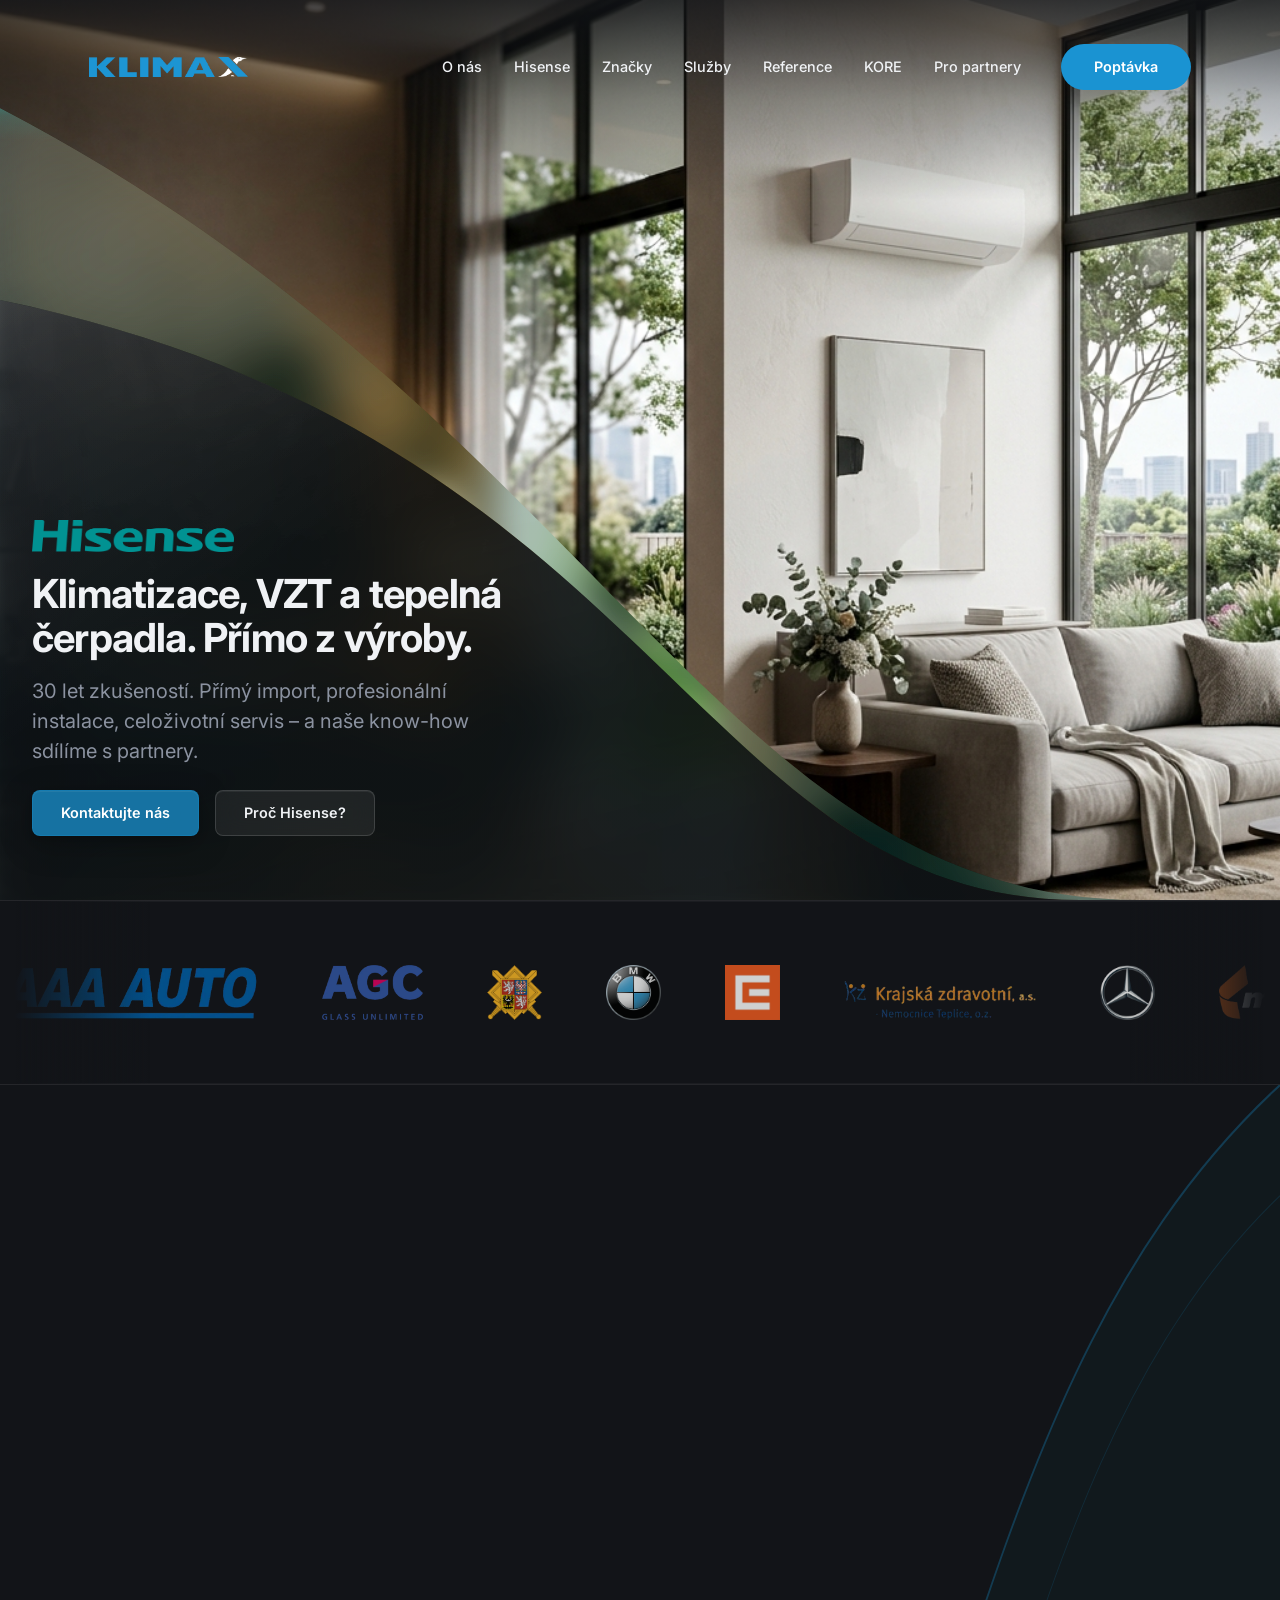
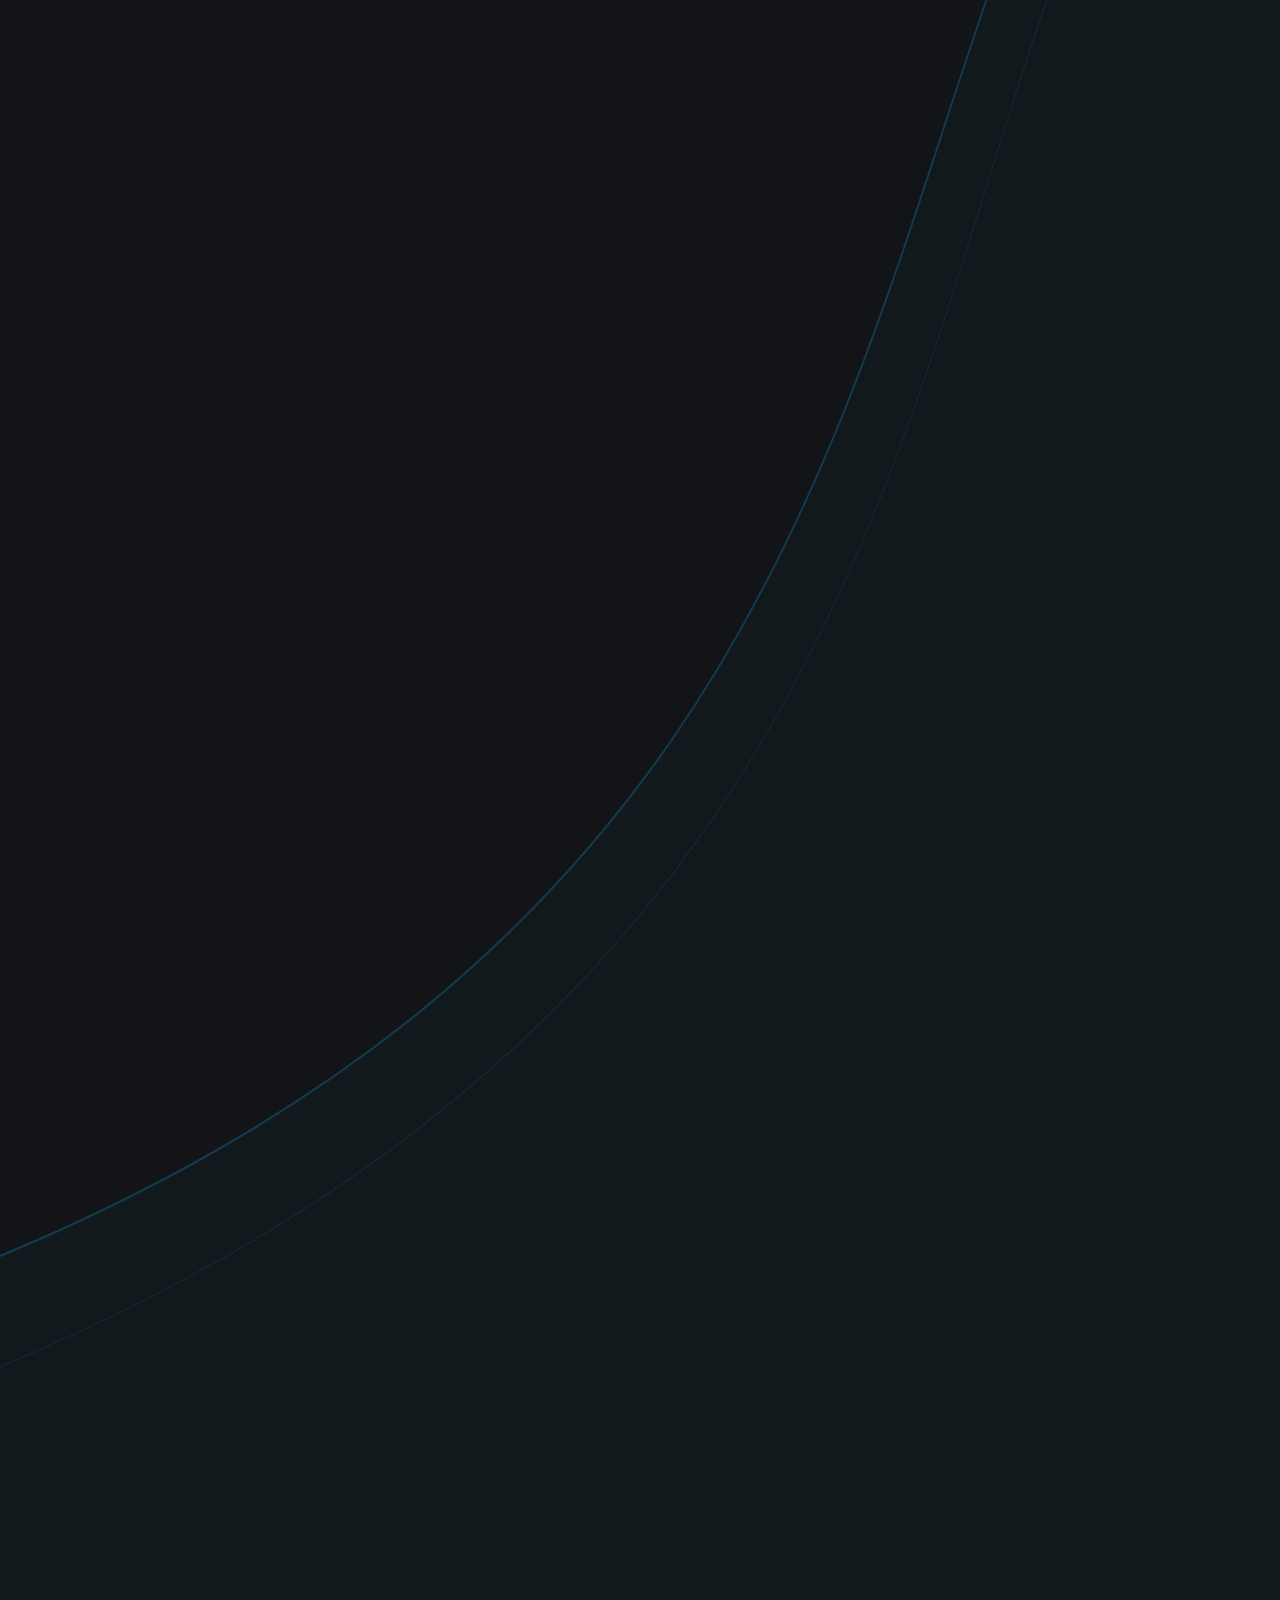
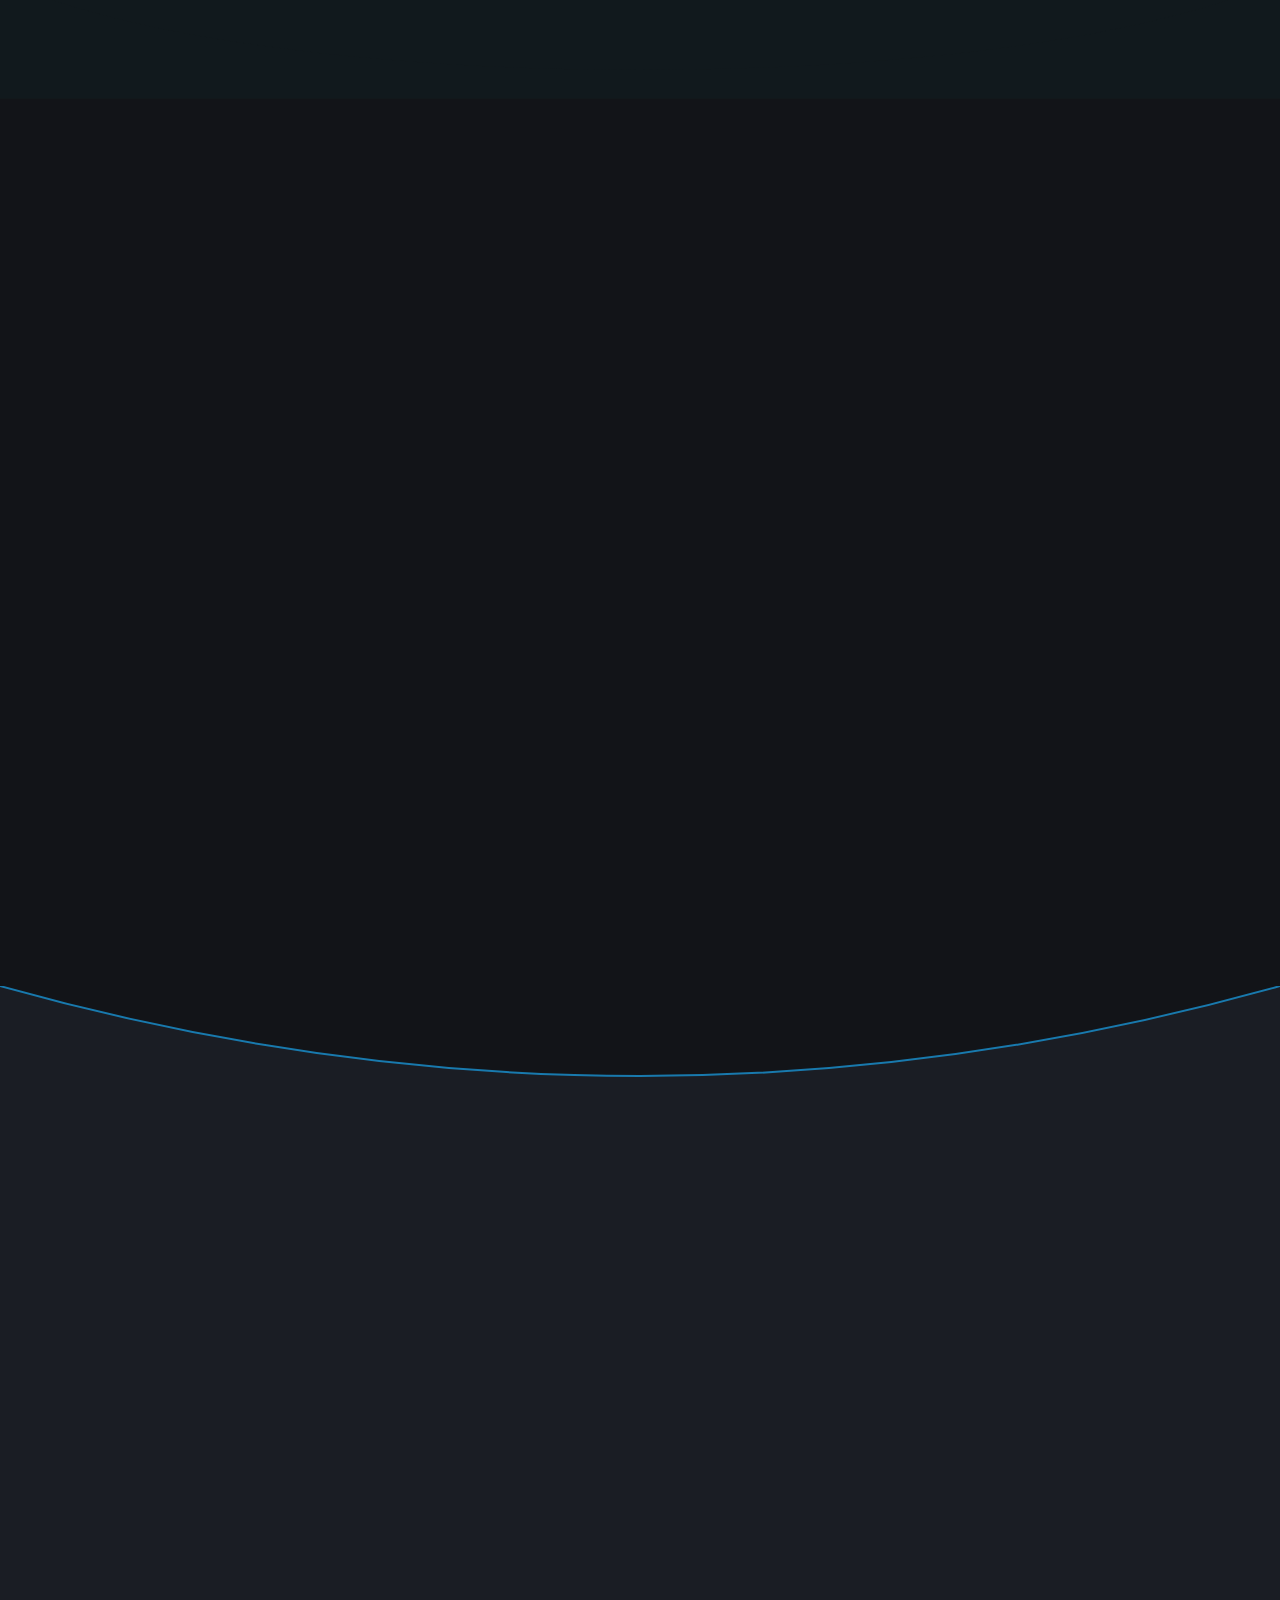
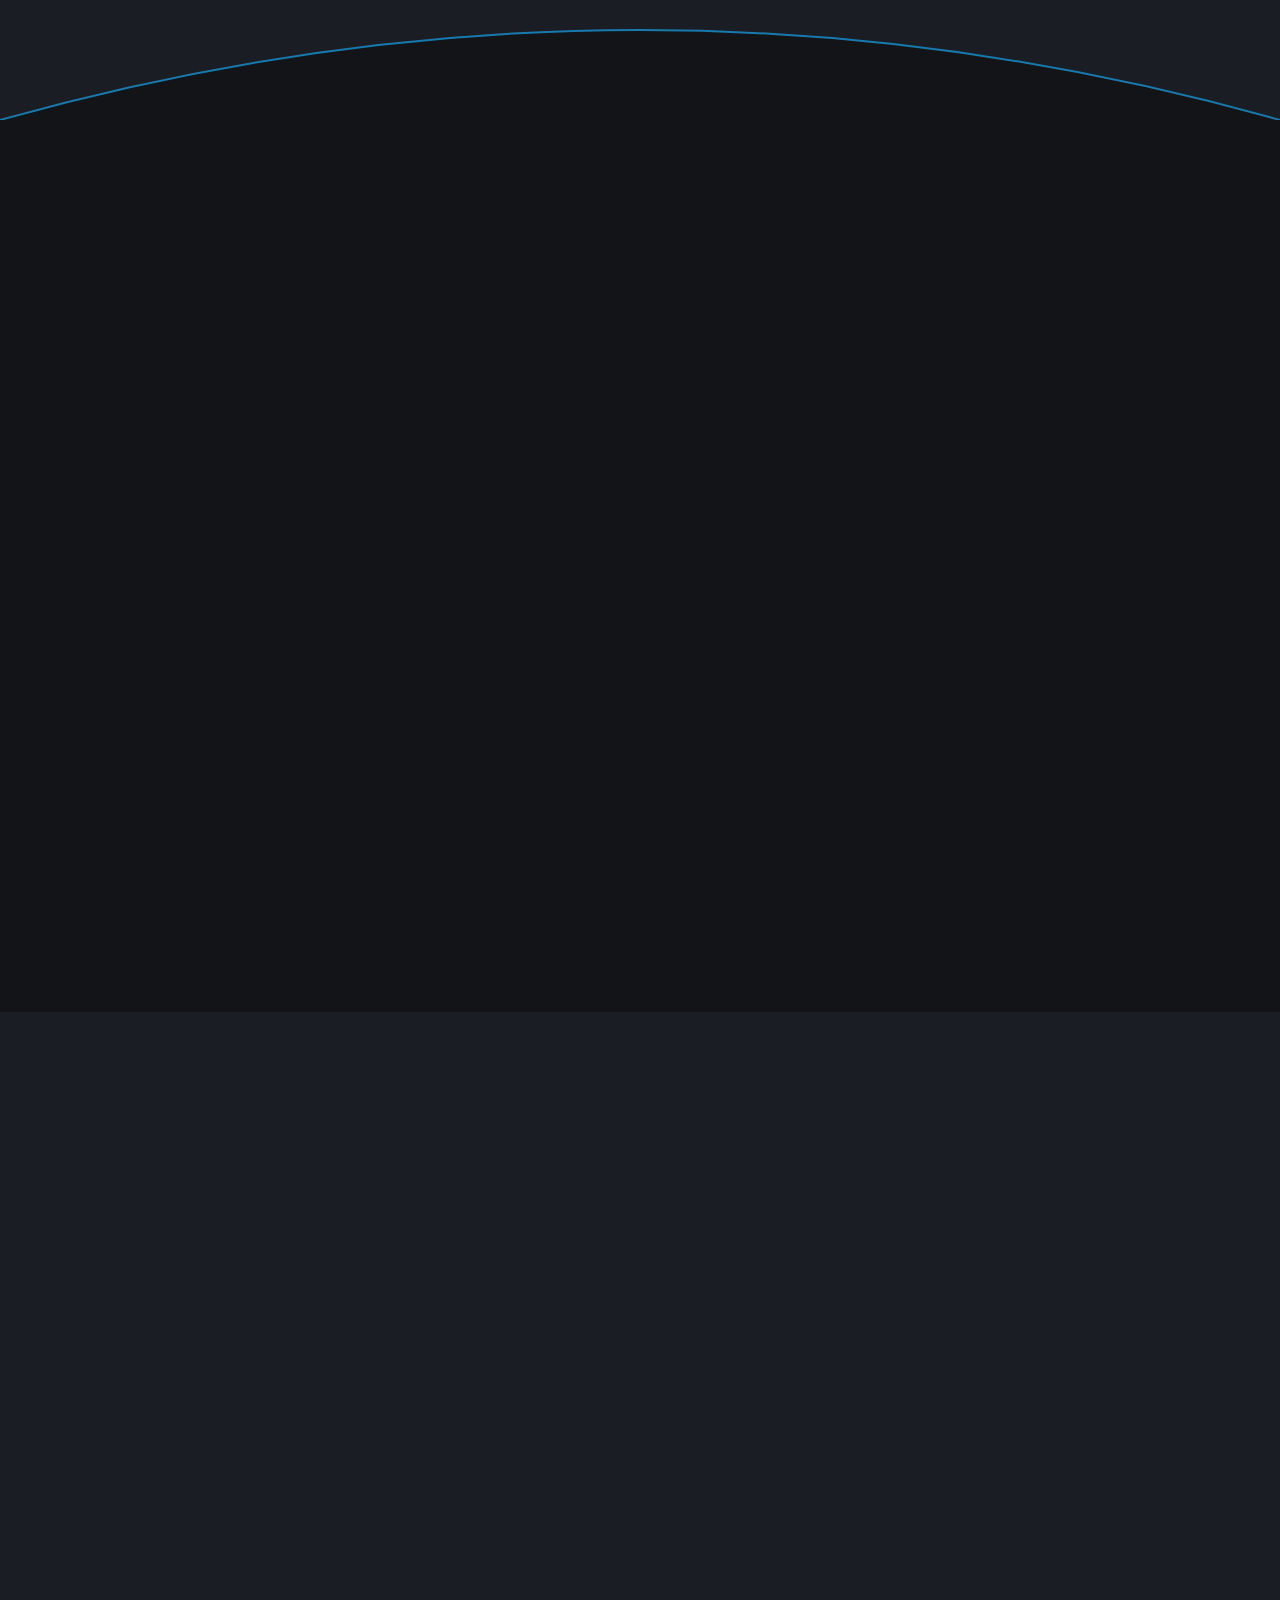
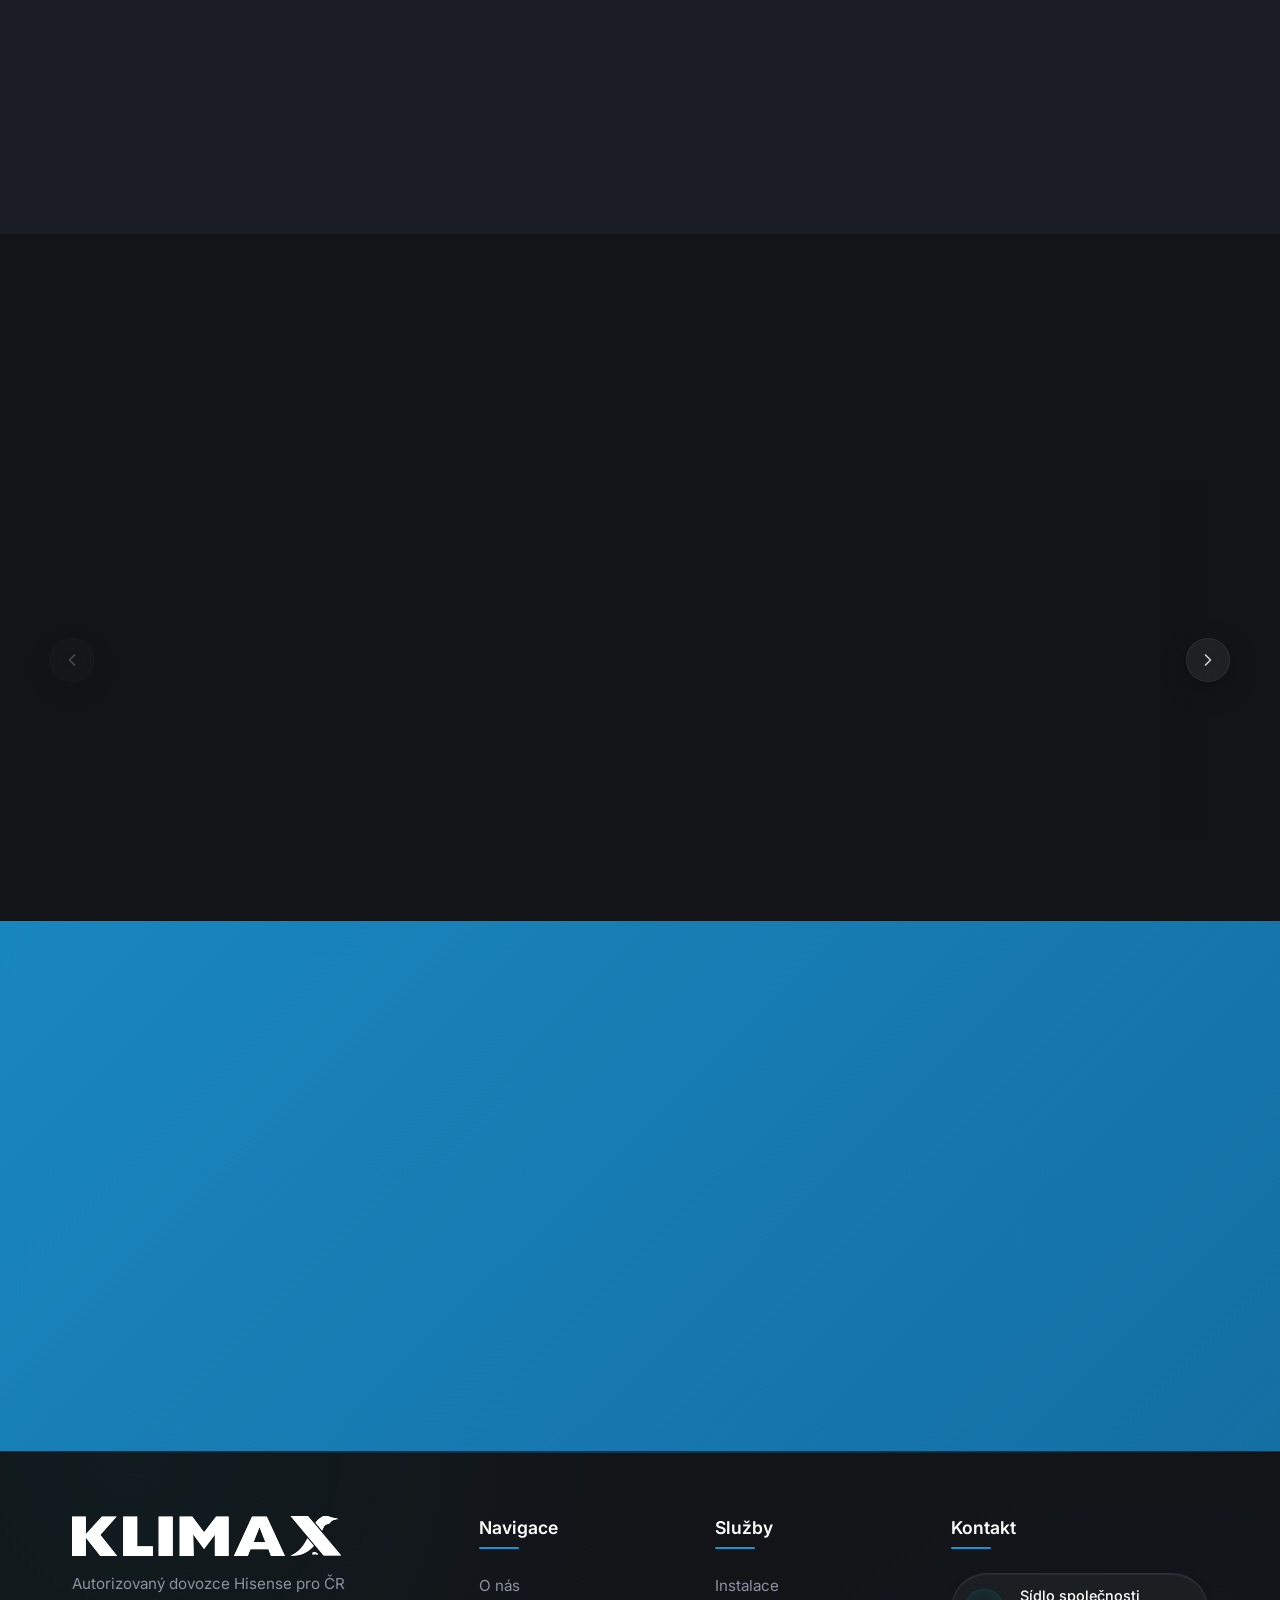
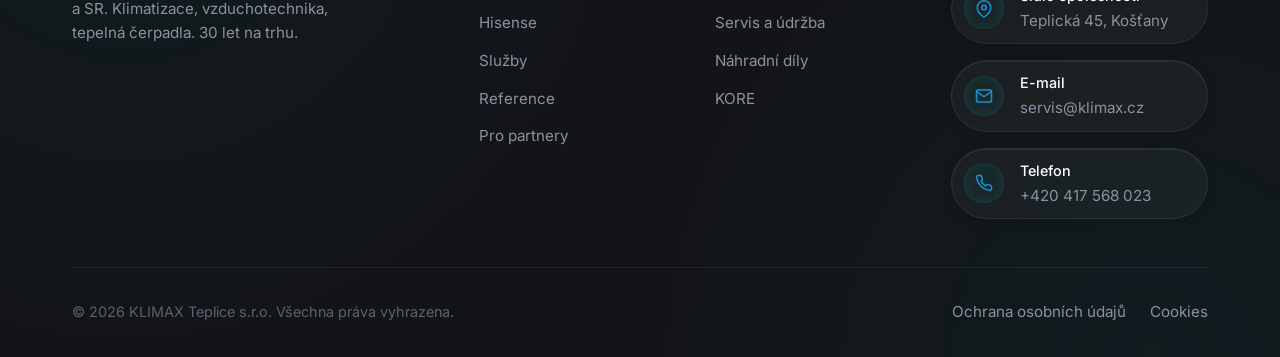
==== commit 0b20f83a: "minor touchups + iframe" ====
--- a/index.html
+++ b/index.html
@@ -29,6 +29,7 @@
     <link rel="stylesheet" href="css/layout.css">
     <link rel="stylesheet" href="css/components.css">
     <link rel="stylesheet" href="css/pages.css">
+    <link rel="stylesheet" href="css/subpages.css">
 
     <!-- Preconnect to Google Fonts -->
     <link rel="preconnect" href="https://fonts.googleapis.com">
@@ -89,7 +90,7 @@
     <nav class="nav" id="main-nav" role="navigation" aria-label="Hlavní navigace">
         <div class="container nav__inner">
             <!-- Logo -->
-            <a href="/" class="nav__logo" aria-label="KLIMAX – domovská stránka">
+            <a href="index.html" class="nav__logo" aria-label="KLIMAX – domovská stránka">
                 <img src="assets/images/Klimax.webp" alt="KLIMAX Logo" class="nav__logo-img" width="140" height="40">
             </a>
 
@@ -120,7 +121,7 @@
     <section class="hero" id="hero">
         <!-- Hero Image (Fullscreen Background) -->
         <div class="hero__image">
-            <img src="assets/images/hero-room-clean.png" alt="Moderní interiér s klimatizací Hisense" width="960" height="960" loading="eager">
+            <img src="./assets/images/hero-room-clean.png" alt="Moderní interiér s klimatizací Hisense" width="960" height="960" loading="eager">
         </div>
 
         <!-- Wave as Liquid Glass (original wave shapes, glass effect) -->
@@ -500,11 +501,11 @@
         <div class="container">
             <div class="kore-teaser__inner fade-in">
                 <div class="kore-teaser__content">
-                    <span class="kore-teaser__label">Zákaznický portál</span>
+                    <span class="kore-teaser__label">KORE</span>
                     <h2 class="kore-teaser__title">KORE</h2>
                     <p class="kore-teaser__desc">
-                        Mějte přehled o svých zařízeních 24/7. Interní portál KORE je hlavní
-                        konkurenční výhodou pro naše zákazníky. Vše pod kontrolou, online.
+                        Mějte přehled o svých zařízeních 24/7. Díky vlastnímu systému KORE máte
+                        jako zákazník vše pod kontrolou — zařízení, servis i plánované prohlídky. Online.
                     </p>
 
                     <div class="kore-teaser__features">
@@ -532,7 +533,7 @@
                 </div>
 
                 <div class="kore-teaser__visual" aria-hidden="true">
-                    <img src="https://placehold.co/1200x800/1e232b/00B3AC?text=KORE+Dashboard" alt="KORE Dashboard Preview" class="kore-teaser__image" loading="lazy">
+                    <img src="assets/kore-images/kore-planovani-techniku.jpg" alt="KORE – Plánování techniků" class="kore-teaser__image" loading="lazy">
                 </div>
             </div>
         </div>
@@ -547,6 +548,13 @@
                 <h2 class="section__title">Kdo využívá naše značky</h2>
                 <p class="section__subtitle">Příklady úspěšných instalací a nasazení v praxi u našich partnerů.</p>
             </div>
+            <div class="trusted-clients__grid-wrapper">
+                <button class="trusted-clients__nav trusted-clients__nav--prev" aria-label="Předchozí reference">
+                    <svg width="20" height="20" viewBox="0 0 24 24" fill="none" stroke="currentColor" stroke-width="2" stroke-linecap="round" stroke-linejoin="round"><polyline points="15 18 9 12 15 6"></polyline></svg>
+                </button>
+                <button class="trusted-clients__nav trusted-clients__nav--next" aria-label="Další reference">
+                    <svg width="20" height="20" viewBox="0 0 24 24" fill="none" stroke="currentColor" stroke-width="2" stroke-linecap="round" stroke-linejoin="round"><polyline points="9 18 15 12 9 6"></polyline></svg>
+                </button>
             <div class="trusted-clients__grid fade-in">
                 <!-- 1. OMV Česká republika -->
                 <article class="client-card">
@@ -677,6 +685,7 @@
                         <h3 class="client-card__title">Ústav živočišné fyziologie a genetiky AV ČR</h3>
                     </div>
                 </article>
+            </div>
             </div>
         </div>
     </section>
@@ -738,7 +747,7 @@
                         <li><a href="sluzby.html#instalace" class="footer__link">Instalace</a></li>
                         <li><a href="sluzby.html#servis" class="footer__link">Servis a údržba</a></li>
                         <li><a href="sluzby.html#nahradni-dily" class="footer__link">Náhradní díly</a></li>
-                        <li><a href="kore.html" class="footer__link">KORE portál</a></li>
+                        <li><a href="kore.html" class="footer__link">KORE</a></li>
                     </ul>
                 </div>
 
@@ -778,7 +787,7 @@
             </div>
 
             <div class="footer__bottom">
-                <p class="footer__copyright">&copy; 2025 KLIMAX Teplice s.r.o. Všechna práva vyhrazena.</p>
+                <p class="footer__copyright">&copy; 2026 KLIMAX Teplice s.r.o. Všechna práva vyhrazena.</p>
                 <div class="footer__bottom-links">
                     <a href="#" class="footer__link">Ochrana osobních údajů</a>
                     <a href="#" class="footer__link">Cookies</a>
--- a/css/layout.css
+++ b/css/layout.css
@@ -15,8 +15,8 @@
   max-width: 1200px;
   margin-left: auto;
   margin-right: auto;
-  padding-left: 1.5rem;
-  padding-right: 1.5rem;
+  padding-left: 1rem;
+  padding-right: 1rem;
 }
 
 /* Narrower container variant for text-heavy content */
@@ -127,6 +127,11 @@
 
 /* --- md: 768px ------------------------------------------------------------ */
 @media (min-width: 768px) {
+  .container {
+    padding-left: 1.5rem;
+    padding-right: 1.5rem;
+  }
+
   .section {
     padding-top: 4rem;
     padding-bottom: 4rem;
--- a/css/components.css
+++ b/css/components.css
@@ -191,8 +191,8 @@
     flex-direction: column;
     justify-content: center;
     align-items: center;
-    gap: 2.5rem;
-    padding: 2rem;
+    gap: 1.25rem;
+    padding: 1.5rem 2rem;
     opacity: 0;
     transform: scale(1.05);
     pointer-events: none;
@@ -206,11 +206,13 @@
   }
 
   .nav__menu-link {
-    font-size: 2.2rem;
+    font-size: 1.5rem;
     font-weight: 700;
     letter-spacing: -0.02em;
     color: #ffffff;
     opacity: 0.8;
+    padding: 0.25rem 0;
+    transition: opacity 0.2s ease, color 0.2s ease;
   }
   
   .nav__menu-link.active,
@@ -221,11 +223,31 @@
 
   .nav__cta {
     margin-left: 0;
-    margin-top: 2rem;
-    width: 100%;
-    max-width: 300px;
-    padding: 1rem;
-    font-size: 1.1rem;
+    margin-top: 1rem;
+    width: auto;
+    min-width: 200px;
+    max-width: 280px;
+    padding: 0.75rem 2rem;
+    font-size: 1rem;
+    text-align: center;
+  }
+}
+
+/* --- Very small phones (< 380px) ----------------------------------------- */
+@media (max-width: 379px) {
+  .nav__menu {
+    gap: 1rem;
+    padding: 1rem 1.5rem;
+  }
+
+  .nav__menu-link {
+    font-size: 1.3rem;
+  }
+
+  .nav__cta {
+    min-width: 180px;
+    padding: 0.65rem 1.5rem;
+    font-size: 0.9rem;
   }
 }
 
@@ -568,6 +590,7 @@
 .z-row__text {
   color: var(--text-secondary);
   font-size: 1.125rem;
+  margin-bottom: 10px;
   line-height: 1.8;
 }
 
@@ -582,7 +605,7 @@
 }
 
 .z-row--reverse .z-row__image {
-  border-radius: 15px 120px 15px 120px;
+  border-radius: 120px 15px 120px 15px;
 }
 
 @media (max-width: 767px) {
--- a/css/pages.css
+++ b/css/pages.css
@@ -315,7 +315,23 @@
   }
 
   .hero__content {
-    padding: 2rem 1.5rem 3rem;
+    padding: 2rem 1.25rem 3rem;
+    display: flex;
+    justify-content: center;
+  }
+
+  .hero__content-inner {
+    max-width: 100%;
+    width: 100%;
+    text-align: center;
+  }
+
+  .hero__partner-logo {
+    justify-content: center;
+  }
+
+  .hero__actions {
+    justify-content: center;
   }
 
   .hero__title {
@@ -652,7 +668,7 @@
 
 .trusted-carousel {
   position: relative;
-  padding: 4rem 0;
+  padding: 3rem 0; /* responsive padding */
   background-color: var(--bg-primary);
   border-top: 1px solid var(--glass-border);
   border-bottom: 1px solid var(--glass-border);
@@ -662,6 +678,35 @@
     inset 0 -1px 0 0 rgba(255, 255, 255, 0.04);
 }
 
+@media (min-width: 768px) {
+  .trusted-carousel {
+    padding: 4rem 0;
+  }
+}
+
+/* Edge Fade Gradients to hide the hard cut-off */
+.trusted-carousel::before,
+.trusted-carousel::after {
+  content: '';
+  position: absolute;
+  top: 0;
+  bottom: 0;
+  width: 15%;
+  max-width: 150px;
+  z-index: 2;
+  pointer-events: none;
+}
+
+.trusted-carousel::before {
+  left: 0;
+  background: linear-gradient(to right, var(--bg-primary) 10%, transparent 100%);
+}
+
+.trusted-carousel::after {
+  right: 0;
+  background: linear-gradient(to left, var(--bg-primary) 10%, transparent 100%);
+}
+
 .trusted-carousel__inner {
   display: flex;
   width: 100%;
@@ -669,24 +714,54 @@
 
 .trusted-carousel__track {
   display: flex;
-  animation: marquee 30s linear infinite;
+  animation: marquee 35s linear infinite;
   will-change: transform;
 }
 
+.trusted-carousel:hover .trusted-carousel__track {
+  animation-play-state: paused;
+}
+
 .trusted-carousel__group {
   display: flex;
   align-items: center;
-  gap: 4rem;
-  padding-right: 4rem;
+  gap: 2.5rem;
+  padding-right: 2.5rem;
   flex-shrink: 0;
   min-width: max-content;
 }
 
+@media (min-width: 768px) {
+  .trusted-carousel__group {
+    gap: 4rem;
+    padding-right: 4rem;
+  }
+}
+
 .trusted-carousel__group img {
-  height: 60px;
+  height: 35px; /* scale down for mobile */
   width: auto;
+  opacity: 0.8; /* slightly muted by default */
+  transition: opacity var(--transition-base), transform var(--transition-base);
+  -webkit-user-drag: none;
+  user-select: none;
+}
+
+@media (min-width: 768px) {
+  .trusted-carousel__group img {
+    height: 45px;
+  }
+}
+
+@media (min-width: 1024px) {
+  .trusted-carousel__group img {
+    height: 55px; /* original was 60, this is slightly tighter */
+  }
+}
+
+.trusted-carousel__group img:hover {
   opacity: 1;
-  transition: transform var(--transition-base);
+  transform: scale(1.05);
 }
 
 @keyframes marquee {
@@ -694,6 +769,13 @@
   100% { transform: translateX(-25%); }
 }
 
+@media (prefers-reduced-motion: reduce) {
+  .trusted-carousel__track {
+    animation-play-state: paused;
+  }
+}
+
+
 /* ==========================================================================
    14. TRUSTED CLIENTS (REALIZACE)
    ========================================================================== */
@@ -705,22 +787,26 @@
 .trusted-clients__grid {
   display: flex;
   overflow-x: auto;
-  gap: 2rem;
-  padding-bottom: 2rem; /* Make room for the box shadow on hover */
+  gap: 1.25rem;
   cursor: grab;
   scroll-snap-type: x mandatory;
-  scroll-behavior: smooth;
-  scrollbar-width: thin; /* Firefox */
-  scrollbar-color: var(--glass-border) transparent;
-  padding: 1rem 0 2rem 0;
-  
+  -webkit-overflow-scrolling: touch;
+  padding: 1rem 0 1.5rem 0;
+
   /* Prevent text selection while dragging */
   -webkit-user-select: none;
   user-select: none;
+
+  /* Hide scrollbar everywhere */
+  scrollbar-width: none;            /* Firefox */
+  -ms-overflow-style: none;         /* IE/Edge */
+}
+
+.trusted-clients__grid::-webkit-scrollbar {
+  display: none;                    /* Chrome / Safari */
 }
 
 .trusted-clients__grid img {
-  /* Prevent browser's default image ghost-dragging */
   -webkit-user-drag: none;
 }
 
@@ -728,46 +814,95 @@
   cursor: grabbing;
 }
 
-@media (max-width: 767px) {
-  .trusted-clients__grid {
-    margin-left: -1.5rem;
-    margin-right: -1.5rem;
-    padding-left: 1.5rem;
-    padding-right: 1.5rem;
-    gap: 1rem;
-    scrollbar-width: none; /* Hide scrollbar on mobile */
-  }
-  
-  .trusted-clients__grid::-webkit-scrollbar {
-    display: none;
-  }
-  
-  .client-card {
-    flex: 0 0 85vw !important;
-  }
-}
-
-/* Style scrollbar for Chrome, Safari and Opera */
-.trusted-clients__grid::-webkit-scrollbar {
-  height: 6px;
-}
-
-.trusted-clients__grid::-webkit-scrollbar-track {
-  background: transparent;
-}
-
-.trusted-clients__grid::-webkit-scrollbar-thumb {
-  background: var(--glass-border);
-  border-radius: 10px;
-}
-
-.trusted-clients__grid::-webkit-scrollbar-thumb:hover {
-  background: rgba(255, 255, 255, 0.3);
-}
-
+/* --- Edge-fade masks to hint at scrollable content ----------------------- */
+.trusted-clients__grid-wrapper {
+  position: relative;
+}
+
+.trusted-clients__grid-wrapper::before,
+.trusted-clients__grid-wrapper::after {
+  content: '';
+  position: absolute;
+  top: 0;
+  bottom: 0;
+  width: 48px;
+  z-index: 2;
+  pointer-events: none;
+  opacity: 0;
+  transition: opacity 0.3s ease;
+}
+
+.trusted-clients__grid-wrapper::before {
+  left: 0;
+  background: linear-gradient(to right, var(--bg-primary), transparent);
+}
+
+.trusted-clients__grid-wrapper::after {
+  right: 0;
+  background: linear-gradient(to left, var(--bg-primary), transparent);
+}
+
+.trusted-clients__grid-wrapper--fade-left::before {
+  opacity: 1;
+}
+
+.trusted-clients__grid-wrapper--fade-right::after {
+  opacity: 1;
+}
+
+/* --- Carousel navigation arrows ----------------------------------------- */
+.trusted-clients__nav {
+  display: none;            /* hidden on touch / small screens */
+  position: absolute;
+  top: 50%;
+  transform: translateY(-50%);
+  z-index: 3;
+  width: 44px;
+  height: 44px;
+  border-radius: 50%;
+  background: var(--glass-bg-strong);
+  -webkit-backdrop-filter: blur(12px);
+  backdrop-filter: blur(12px);
+  border: 1px solid var(--glass-border);
+  color: var(--text-primary);
+  cursor: pointer;
+  align-items: center;
+  justify-content: center;
+  box-shadow: var(--glass-shadow);
+  transition: background 0.2s ease, border-color 0.2s ease, opacity 0.2s ease;
+  opacity: 0.85;
+}
+
+.trusted-clients__nav:hover {
+  background: var(--glass-bg-strong);
+  border-color: var(--glass-border-strong);
+  opacity: 1;
+}
+
+.trusted-clients__nav:disabled {
+  opacity: 0.25;
+  cursor: default;
+  pointer-events: none;
+}
+
+.trusted-clients__nav--prev {
+  left: -22px;
+}
+
+.trusted-clients__nav--next {
+  right: -22px;
+}
+
+.trusted-clients__nav svg {
+  width: 20px;
+  height: 20px;
+  display: block;
+}
+
+/* --- Client Card --------------------------------------------------------- */
 .client-card {
   position: relative;
-  flex: 0 0 300px; /* Fixed width for each carousel item */
+  flex: 0 0 clamp(260px, 42vw, 300px);
   scroll-snap-align: start;
   background: var(--glass-bg-strong);
   -webkit-backdrop-filter: blur(var(--glass-blur)) saturate(1.2);
@@ -828,7 +963,7 @@
 }
 
 .client-card__content {
-  padding: 1.5rem;
+  padding: 1.25rem;
   flex: 1;
   display: flex;
   flex-direction: column;
@@ -836,10 +971,10 @@
 }
 
 .client-card__title {
-  font-size: 1.1rem;
+  font-size: 1rem;
   font-weight: 600;
   color: var(--text-primary);
-  margin-bottom: 1rem;
+  margin-bottom: 0.75rem;
   line-height: 1.4;
 }
 
@@ -849,7 +984,7 @@
   gap: 0.5rem;
   font-size: 0.85rem;
   border-top: 1px solid var(--border-color);
-  padding-top: 1rem;
+  padding-top: 0.75rem;
   margin-top: auto;
 }
 
@@ -867,4 +1002,79 @@
   filter: brightness(0) invert(1);
 }
 
-
+/* === RESPONSIVE BREAKPOINTS ============================================= */
+
+/* Mobile: < 600px — full-width cards, edge-to-edge scroll */
+@media (max-width: 599px) {
+  .trusted-clients__grid {
+    margin-left: -1rem;
+    margin-right: -1rem;
+    padding-left: 1rem;
+    padding-right: 1rem;
+    gap: 0.75rem;
+    scroll-padding-left: 1rem;
+  }
+
+  .client-card {
+    flex: 0 0 82vw;
+  }
+
+  .client-card__image-wrapper {
+    height: 170px;
+  }
+}
+
+/* Small tablet: 600–767px — 2 cards visible */
+@media (min-width: 600px) and (max-width: 767px) {
+  .trusted-clients__grid {
+    scroll-padding-left: 0;
+    gap: 1rem;
+  }
+
+  .client-card {
+    flex: 0 0 calc(50% - 0.5rem);
+  }
+}
+
+/* Tablet: 768–1023px — ~2.5 cards visible, show nav arrows */
+@media (min-width: 768px) and (max-width: 1023px) {
+  .trusted-clients__grid {
+    gap: 1.25rem;
+  }
+
+  .client-card {
+    flex: 0 0 calc(40% - 0.625rem);
+  }
+}
+
+/* Desktop: 1024px+ — show nav arrows, wider cards */
+@media (min-width: 768px) {
+  .trusted-clients__nav {
+    display: flex;
+  }
+}
+
+@media (min-width: 1024px) {
+  .trusted-clients__grid {
+    gap: 1.5rem;
+  }
+
+  .client-card {
+    flex: 0 0 300px;
+  }
+
+  .client-card__image-wrapper {
+    height: 200px;
+  }
+
+  .client-card__title {
+    font-size: 1.1rem;
+  }
+
+  .client-card__content {
+    padding: 1.5rem;
+  }
+}
+
+
+
--- a/css/subpages.css
+++ b/css/subpages.css
@@ -0,0 +1,2260 @@
+/* ==========================================================================
+   KLIMAX Teplice – Subpage Styles
+   --------------------------------------------------------------------------
+   All component styles for subpages: page-hero, breadcrumb, timeline,
+   stat counters, feature/product cards, accordion, contact form, gallery,
+   download grid, partner benefits, and Hisense brand page.
+   ========================================================================== */
+
+
+/* ==========================================================================
+   1. PAGE HERO – Subpage Hero (Shorter, with Breadcrumb)
+   ========================================================================== */
+
+.page-hero {
+  position: relative;
+  min-height: 50vh;
+  display: flex;
+  align-items: flex-end;
+  justify-content: flex-start;
+  overflow: hidden;
+  background: var(--bg-primary);
+  padding-top: var(--nav-height);
+}
+
+.page-hero__bg {
+  position: absolute;
+  inset: 0;
+  z-index: 0;
+}
+
+/* Gradient-only background for standard subpages */
+.page-hero__bg--gradient {
+  background:
+    radial-gradient(ellipse at 20% 80%, rgba(26, 147, 210, 0.12) 0%, transparent 50%),
+    radial-gradient(ellipse at 80% 20%, rgba(0, 179, 172, 0.08) 0%, transparent 50%),
+    var(--bg-primary);
+}
+
+/* Image background variant */
+.page-hero__bg img {
+  width: 100%;
+  height: 100%;
+  object-fit: cover;
+  opacity: 0.3;
+}
+
+/* Overlay for image heroes */
+.page-hero__overlay {
+  position: absolute;
+  inset: 0;
+  background: linear-gradient(
+    to top,
+    var(--bg-primary) 0%,
+    rgba(18, 20, 24, 0.7) 40%,
+    rgba(18, 20, 24, 0.4) 100%
+  );
+  z-index: 1;
+}
+
+/* Top gradient for navbar readability */
+.page-hero__bg::before {
+  content: '';
+  position: absolute;
+  top: 0;
+  left: 0;
+  right: 0;
+  height: 150px;
+  background: linear-gradient(to bottom, rgba(18, 20, 24, 0.6) 0%, transparent 100%);
+  z-index: 2;
+  pointer-events: none;
+}
+
+.page-hero__content {
+  position: relative;
+  z-index: 10;
+  padding: 3rem 1rem 4rem;
+  width: 100%;
+}
+
+/* Decorative accent line */
+.page-hero__content::before {
+  content: '';
+  display: block;
+  width: 48px;
+  height: 3px;
+  background: var(--accent-klimax);
+  border-radius: 2px;
+  margin-bottom: 1.5rem;
+}
+
+.page-hero__title {
+  font-size: clamp(2rem, 4vw + 0.5rem, 3.5rem);
+  font-weight: 700;
+  line-height: 1.1;
+  letter-spacing: -0.02em;
+  color: var(--text-primary);
+  margin-bottom: 1rem;
+  max-width: 700px;
+}
+
+.page-hero__subtitle {
+  color: var(--text-secondary);
+  font-size: clamp(1rem, 1.5vw + 0.5rem, 1.25rem);
+  line-height: 1.7;
+  max-width: 550px;
+}
+
+/* --- Breadcrumb ----------------------------------------------------------- */
+.breadcrumb {
+  display: flex;
+  flex-wrap: wrap;
+  align-items: center;
+  gap: 0.5rem;
+  margin-bottom: 1.5rem;
+  font-size: 0.85rem;
+  color: var(--text-muted);
+}
+
+.breadcrumb a {
+  color: var(--text-muted);
+  text-decoration: none;
+  transition: color var(--transition-base);
+}
+
+.breadcrumb a:hover {
+  color: var(--accent-klimax);
+}
+
+.breadcrumb__separator {
+  color: var(--text-muted);
+  opacity: 0.5;
+}
+
+.breadcrumb__current {
+  color: var(--text-secondary);
+}
+
+/* --- Decorative wave at bottom of page-hero ------------------------------- */
+.page-hero__wave {
+  position: absolute;
+  bottom: -1px;
+  left: 0;
+  right: 0;
+  z-index: 5;
+  line-height: 0;
+}
+
+.page-hero__wave svg {
+  width: 100%;
+  height: 60px;
+  display: block;
+}
+
+@media (min-width: 768px) {
+  .page-hero {
+    min-height: 45vh;
+  }
+  .page-hero__wave svg {
+    height: 80px;
+  }
+}
+
+@media (min-width: 1024px) {
+  .page-hero {
+    min-height: 50vh;
+  }
+}
+
+
+/* ==========================================================================
+   1b. HISENSE HERO – Premium Brand Hero (Dual Gradient)
+   ========================================================================== */
+
+.page-hero--hisense {
+  min-height: 85vh;
+  align-items: center;
+}
+
+.page-hero--hisense .page-hero__bg--gradient {
+  background:
+    radial-gradient(ellipse at 10% 90%, rgba(26, 147, 210, 0.2) 0%, transparent 50%),
+    radial-gradient(ellipse at 50% 50%, rgba(0, 179, 172, 0.1) 0%, transparent 60%),
+    radial-gradient(ellipse at 90% 10%, rgba(26, 147, 210, 0.15) 0%, transparent 50%),
+    linear-gradient(160deg, var(--bg-primary) 0%, #0d1117 100%);
+}
+
+.page-hero--hisense .page-hero__content {
+  padding: 4rem 0;
+  display: grid;
+  grid-template-columns: 1fr;
+  gap: 3rem;
+  align-items: center;
+}
+
+.page-hero--hisense .page-hero__content::before {
+  display: none;
+}
+
+@media (min-width: 900px) {
+  .page-hero--hisense .page-hero__content {
+    grid-template-columns: 1fr 1fr;
+    gap: 4rem;
+  }
+}
+
+.hisense-hero__text {
+  display: flex;
+  flex-direction: column;
+}
+
+.hisense-hero__badge {
+  display: inline-flex;
+  align-items: center;
+  gap: 0.5rem;
+  background: rgba(0, 179, 172, 0.1);
+  border: 1px solid rgba(0, 179, 172, 0.25);
+  color: var(--accent-hisense);
+  padding: 0.35rem 1rem;
+  border-radius: 999px;
+  font-size: 0.75rem;
+  font-weight: 600;
+  letter-spacing: 1px;
+  text-transform: uppercase;
+  margin-bottom: 1.5rem;
+  width: fit-content;
+}
+
+.hisense-hero__logo {
+  margin-bottom: 2rem;
+}
+
+.hisense-hero__logo img {
+  height: 48px;
+  width: auto;
+}
+
+.hisense-hero__title {
+  font-size: clamp(2rem, 4vw + 0.5rem, 3.5rem);
+  font-weight: 700;
+  line-height: 1.1;
+  letter-spacing: -0.02em;
+  color: var(--text-primary);
+  margin-bottom: 1.5rem;
+}
+
+.hisense-hero__title span {
+  background: linear-gradient(135deg, var(--accent-klimax), var(--accent-hisense));
+  -webkit-background-clip: text;
+  -webkit-text-fill-color: transparent;
+  background-clip: text;
+}
+
+.hisense-hero__desc {
+  color: var(--text-secondary);
+  font-size: 1.15rem;
+  line-height: 1.7;
+  margin-bottom: 2rem;
+  max-width: 500px;
+}
+
+.hisense-hero__actions {
+  display: flex;
+  gap: 1rem;
+  flex-wrap: wrap;
+}
+
+.hisense-hero__visual {
+  position: relative;
+}
+
+.hisense-hero__image {
+  border-radius: var(--radius-xl);
+  overflow: hidden;
+  box-shadow: var(--glass-shadow-lg);
+  border: 1px solid var(--glass-border);
+}
+
+.hisense-hero__image img {
+  width: 100%;
+  height: auto;
+  display: block;
+}
+
+/* Floating stat bubbles */
+.hisense-hero__stats {
+  display: flex;
+  gap: 1rem;
+  margin-top: 2rem;
+  flex-wrap: wrap;
+}
+
+.hisense-hero__stat {
+  background: var(--glass-bg);
+  -webkit-backdrop-filter: blur(var(--glass-blur)) saturate(1.2);
+  backdrop-filter: blur(var(--glass-blur)) saturate(1.2);
+  border: 1px solid var(--glass-border);
+  border-radius: var(--radius-lg);
+  padding: 1.25rem 1.5rem;
+  box-shadow: var(--glass-glow), var(--glass-shadow);
+  flex: 1;
+  min-width: 120px;
+  text-align: center;
+}
+
+.hisense-hero__stat-value {
+  display: block;
+  font-size: 1.75rem;
+  font-weight: 700;
+  color: var(--accent-hisense);
+  line-height: 1.2;
+}
+
+.hisense-hero__stat-label {
+  display: block;
+  font-size: 0.8rem;
+  color: var(--text-muted);
+  margin-top: 0.25rem;
+}
+
+
+/* ==========================================================================
+   2. TIMELINE (.timeline)
+   ========================================================================== */
+
+.timeline {
+  position: relative;
+  padding: 2rem 0;
+}
+
+/* Vertical line */
+.timeline::before {
+  content: '';
+  position: absolute;
+  top: 0;
+  left: 20px;
+  bottom: 0;
+  width: 2px;
+  background: linear-gradient(to bottom, var(--accent-klimax), var(--accent-hisense), transparent);
+  border-radius: 1px;
+}
+
+@media (min-width: 768px) {
+  .timeline::before {
+    left: 50%;
+    transform: translateX(-50%);
+  }
+}
+
+.timeline__item {
+  position: relative;
+  padding-left: 60px;
+  margin-bottom: 3rem;
+}
+
+.timeline__item:last-child {
+  margin-bottom: 0;
+}
+
+/* Dot on the timeline */
+.timeline__dot {
+  position: absolute;
+  left: 12px;
+  top: 4px;
+  width: 18px;
+  height: 18px;
+  border-radius: 50%;
+  background: var(--accent-klimax);
+  border: 3px solid var(--bg-primary);
+  box-shadow: 0 0 0 3px rgba(26, 147, 210, 0.3);
+  z-index: 2;
+}
+
+.timeline__year {
+  font-size: 0.8rem;
+  font-weight: 700;
+  color: var(--accent-klimax);
+  text-transform: uppercase;
+  letter-spacing: 2px;
+  margin-bottom: 0.5rem;
+}
+
+.timeline__card {
+  background: var(--glass-bg);
+  -webkit-backdrop-filter: blur(var(--glass-blur)) saturate(1.2);
+  backdrop-filter: blur(var(--glass-blur)) saturate(1.2);
+  border: 1px solid var(--glass-border);
+  border-radius: var(--radius-lg);
+  padding: 2rem;
+  box-shadow: var(--glass-glow), var(--glass-shadow);
+  transition: transform var(--transition-base), box-shadow var(--transition-base);
+}
+
+.timeline__card:hover {
+  transform: translateY(-3px);
+  box-shadow: var(--glass-glow-strong), var(--glass-shadow-lg);
+}
+
+.timeline__card h3 {
+  color: var(--text-primary);
+  margin-bottom: 0.75rem;
+  font-size: 1.25rem;
+}
+
+.timeline__card p {
+  color: var(--text-secondary);
+  font-size: 1rem;
+  line-height: 1.7;
+}
+
+@media (min-width: 768px) {
+  .timeline__item {
+    width: 50%;
+    padding-left: 0;
+    padding-right: 3rem;
+  }
+
+  .timeline__item:nth-child(even) {
+    margin-left: 50%;
+    padding-left: 3rem;
+    padding-right: 0;
+  }
+
+  .timeline__dot {
+    left: auto;
+    right: -9px;
+  }
+
+  .timeline__item:nth-child(even) .timeline__dot {
+    left: -9px;
+    right: auto;
+  }
+}
+
+
+/* ==========================================================================
+   3. STAT GRID (.stat-grid)
+   ========================================================================== */
+
+.stat-grid {
+  display: grid;
+  grid-template-columns: repeat(2, 1fr);
+  gap: 1.5rem;
+}
+
+@media (min-width: 768px) {
+  .stat-grid {
+    grid-template-columns: repeat(4, 1fr);
+  }
+}
+
+.stat-card {
+  text-align: center;
+  padding: 2rem 1.5rem;
+  background: var(--glass-bg);
+  -webkit-backdrop-filter: blur(var(--glass-blur)) saturate(1.2);
+  backdrop-filter: blur(var(--glass-blur)) saturate(1.2);
+  border: 1px solid var(--glass-border);
+  border-radius: var(--radius-lg);
+  box-shadow: var(--glass-glow), var(--glass-shadow);
+  transition: transform var(--transition-base), box-shadow var(--transition-base);
+}
+
+.stat-card:hover {
+  transform: translateY(-4px);
+  box-shadow: var(--glass-glow-strong), var(--glass-shadow-lg);
+}
+
+.stat-card__value {
+  display: block;
+  font-size: clamp(2rem, 4vw, 3rem);
+  font-weight: 700;
+  color: var(--accent-klimax);
+  line-height: 1.1;
+  margin-bottom: 0.5rem;
+}
+
+.stat-card__value--hisense {
+  color: var(--accent-hisense);
+}
+
+.stat-card__label {
+  display: block;
+  font-size: 0.9rem;
+  color: var(--text-secondary);
+  line-height: 1.4;
+}
+
+
+/* ==========================================================================
+   4. FEATURE CARDS (.feature-card)
+   ========================================================================== */
+
+.feature-grid {
+  display: grid;
+  grid-template-columns: 1fr;
+  gap: 1.5rem;
+}
+
+@media (min-width: 600px) {
+  .feature-grid {
+    grid-template-columns: repeat(2, 1fr);
+  }
+}
+
+@media (min-width: 1024px) {
+  .feature-grid {
+    grid-template-columns: repeat(4, 1fr);
+  }
+}
+
+.feature-card {
+  background: var(--glass-bg);
+  -webkit-backdrop-filter: blur(var(--glass-blur)) saturate(1.2);
+  backdrop-filter: blur(var(--glass-blur)) saturate(1.2);
+  border: 1px solid var(--glass-border);
+  border-radius: var(--radius-xl);
+  padding: 2.5rem 2rem;
+  box-shadow: var(--glass-glow), var(--glass-shadow);
+  transition: all 0.4s cubic-bezier(0.25, 1, 0.5, 1);
+  position: relative;
+  overflow: hidden;
+}
+
+.feature-card::after {
+  content: '';
+  position: absolute;
+  inset: 0;
+  background: var(--glass-refraction);
+  pointer-events: none;
+  border-radius: inherit;
+  opacity: 0.5;
+}
+
+.feature-card:hover {
+  transform: translateY(-6px);
+  border-color: var(--glass-border-strong);
+  box-shadow: var(--glass-glow-strong), var(--glass-shadow-lg);
+}
+
+.feature-card__icon {
+  width: 56px;
+  height: 56px;
+  border-radius: var(--radius-lg);
+  background: rgba(0, 179, 172, 0.1);
+  border: 1px solid rgba(0, 179, 172, 0.2);
+  display: flex;
+  align-items: center;
+  justify-content: center;
+  color: var(--accent-hisense);
+  margin-bottom: 1.5rem;
+  transition: background var(--transition-base);
+}
+
+.feature-card:hover .feature-card__icon {
+  background: rgba(0, 179, 172, 0.18);
+}
+
+.feature-card__title {
+  font-size: 1.15rem;
+  font-weight: 600;
+  color: var(--text-primary);
+  margin-bottom: 0.75rem;
+}
+
+.feature-card__text {
+  font-size: 0.95rem;
+  color: var(--text-secondary);
+  line-height: 1.6;
+}
+
+/* ==========================================================================
+   4.1 CUSTOMER JOURNEY (Timeline)
+   ========================================================================== */
+
+.customer-journey {
+  position: relative;
+  max-width: 800px;
+  margin: 0 auto;
+  padding: 2rem 0;
+}
+
+/* Vertical connecting line */
+.customer-journey::before {
+  content: '';
+  position: absolute;
+  top: 36px;
+  bottom: 36px;
+  left: 28px; /* Centers the 2px line in the 58px icon */
+  width: 2px;
+  background: var(--glass-border);
+  z-index: 0;
+}
+
+@media (max-width: 767px) {
+  .customer-journey::before {
+    left: 23px; /* Centers in 48px icon */
+  }
+}
+
+.journey-step {
+  position: relative;
+  display: flex;
+  gap: 2rem;
+  padding-bottom: 2.5rem;
+  z-index: 1;
+}
+
+.journey-step:last-child {
+  padding-bottom: 0;
+}
+
+.journey-step__icon {
+  flex-shrink: 0;
+  width: 58px;
+  height: 58px;
+  border-radius: 50%;
+  background: var(--bg-primary); /* Match body bg so the gap looks like negative space */
+  border: 2px solid var(--accent-klimax);
+  color: var(--accent-klimax);
+  display: flex;
+  align-items: center;
+  justify-content: center;
+  box-shadow: 0 0 0 8px var(--bg-primary); /* Creates a mask gap in the timeline */
+  transition: all var(--transition-smooth);
+}
+
+.journey-step__icon svg {
+  width: 24px;
+  height: 24px;
+}
+
+@media (max-width: 767px) {
+  .journey-step__icon {
+    width: 48px;
+    height: 48px;
+    box-shadow: 0 0 0 6px var(--bg-primary);
+  }
+  .journey-step__icon svg {
+    width: 20px;
+    height: 20px;
+  }
+  .journey-step {
+    gap: 1.25rem;
+  }
+}
+
+.journey-step.is-active .journey-step__icon {
+  transform: scale(1.1);
+  background: var(--accent-klimax);
+  color: #fff;
+  box-shadow: 0 0 0 8px var(--bg-primary), var(--shadow-glow-klimax);
+}
+
+.journey-step__content {
+  flex: 1;
+  background: var(--glass-bg);
+  -webkit-backdrop-filter: blur(var(--glass-blur)) saturate(1.2);
+  backdrop-filter: blur(var(--glass-blur)) saturate(1.2);
+  border: 1px solid var(--glass-border);
+  border-radius: var(--radius-lg);
+  padding: 1.5rem 2rem;
+  box-shadow: var(--glass-glow), var(--glass-shadow);
+  transition: transform var(--transition-smooth), background var(--transition-base), border-color var(--transition-base);
+}
+
+.journey-step.is-active .journey-step__content {
+  background: var(--glass-bg-strong);
+  border-color: var(--glass-border-strong);
+  transform: translateX(10px);
+}
+
+.journey-step__title {
+  font-size: 1.15rem;
+  font-weight: 600;
+  color: var(--text-primary);
+  margin-bottom: 0.5rem;
+}
+
+.journey-step__text {
+  font-size: 0.95rem;
+  color: var(--text-secondary);
+  line-height: 1.6;
+  margin: 0;
+}
+
+
+
+/* ==========================================================================
+   5. PRODUCT CARDS (.product-card)
+   ========================================================================== */
+
+.product-grid {
+  display: grid;
+  grid-template-columns: 1fr;
+  gap: 1.5rem;
+}
+
+@media (min-width: 600px) {
+  .product-grid {
+    grid-template-columns: repeat(2, 1fr);
+  }
+}
+
+@media (min-width: 1024px) {
+  .product-grid {
+    grid-template-columns: repeat(3, 1fr);
+  }
+}
+
+.product-card {
+  position: relative;
+  background: var(--glass-bg);
+  -webkit-backdrop-filter: blur(var(--glass-blur)) saturate(1.2);
+  backdrop-filter: blur(var(--glass-blur)) saturate(1.2);
+  border: 1px solid var(--glass-border);
+  border-radius: var(--radius-xl);
+  overflow: hidden;
+  box-shadow: var(--glass-glow), var(--glass-shadow);
+  transition: all 0.4s cubic-bezier(0.25, 1, 0.5, 1);
+  display: flex;
+  flex-direction: column;
+}
+
+.product-card:hover {
+  transform: translateY(-6px);
+  border-color: rgba(0, 179, 172, 0.3);
+  box-shadow: var(--glass-glow-strong), var(--shadow-glow-hisense), var(--glass-shadow-lg);
+}
+
+.product-card__image {
+  width: 100%;
+  height: 200px;
+  overflow: hidden;
+  background: linear-gradient(135deg, rgba(0, 179, 172, 0.05), rgba(26, 147, 210, 0.05));
+  display: flex;
+  align-items: center;
+  justify-content: center;
+  padding: 2rem;
+}
+
+.product-card__image img {
+  max-height: 100%;
+  max-width: 100%;
+  object-fit: contain;
+  transition: transform 0.5s ease;
+}
+
+.product-card:hover .product-card__image img {
+  transform: scale(1.05);
+}
+
+.product-card__content {
+  padding: 2rem;
+  flex: 1;
+  display: flex;
+  flex-direction: column;
+}
+
+.product-card__tag {
+  display: inline-block;
+  font-size: 0.7rem;
+  font-weight: 600;
+  text-transform: uppercase;
+  letter-spacing: 1.5px;
+  color: var(--accent-hisense);
+  margin-bottom: 0.75rem;
+}
+
+.product-card__title {
+  font-size: 1.25rem;
+  font-weight: 600;
+  color: var(--text-primary);
+  margin-bottom: 0.75rem;
+}
+
+.product-card__text {
+  font-size: 0.95rem;
+  color: var(--text-secondary);
+  line-height: 1.6;
+  margin-bottom: 1.5rem;
+  flex: 1;
+}
+
+.product-card__link {
+  display: inline-flex;
+  align-items: center;
+  gap: 0.5rem;
+  color: var(--accent-hisense);
+  font-weight: 600;
+  font-size: 0.9rem;
+  transition: gap var(--transition-base);
+}
+
+.product-card__link:hover {
+  gap: 0.75rem;
+}
+
+
+/* ==========================================================================
+   6. ACCORDION (.accordion)
+   ========================================================================== */
+
+.accordion {
+  display: flex;
+  flex-direction: column;
+  gap: 0.75rem;
+}
+
+.accordion__item {
+  background: var(--glass-bg);
+  -webkit-backdrop-filter: blur(var(--glass-blur)) saturate(1.2);
+  backdrop-filter: blur(var(--glass-blur)) saturate(1.2);
+  border: 1px solid var(--glass-border);
+  border-radius: var(--radius-lg);
+  overflow: hidden;
+  transition: border-color var(--transition-base), box-shadow var(--transition-base);
+}
+
+.accordion__item:hover {
+  border-color: var(--glass-border-strong);
+}
+
+.accordion__item--active {
+  border-color: rgba(26, 147, 210, 0.3);
+  box-shadow: var(--shadow-glow-klimax);
+}
+
+.accordion__trigger {
+  width: 100%;
+  display: flex;
+  align-items: center;
+  justify-content: space-between;
+  padding: 1.5rem 2rem;
+  background: none;
+  border: none;
+  color: var(--text-primary);
+  font-family: var(--font-primary);
+  font-size: 1.05rem;
+  font-weight: 600;
+  text-align: left;
+  cursor: pointer;
+  transition: color var(--transition-base);
+  gap: 1rem;
+}
+
+.accordion__trigger:hover {
+  color: var(--accent-klimax);
+}
+
+.accordion__icon {
+  flex-shrink: 0;
+  width: 24px;
+  height: 24px;
+  color: var(--text-muted);
+  transition: transform var(--transition-base), color var(--transition-base);
+}
+
+.accordion__item--active .accordion__icon {
+  transform: rotate(180deg);
+  color: var(--accent-klimax);
+}
+
+.accordion__panel {
+  max-height: 0;
+  overflow: hidden;
+  transition: max-height 0.4s cubic-bezier(0.25, 1, 0.5, 1);
+}
+
+.accordion__item--active .accordion__panel {
+  max-height: 500px;
+}
+
+.accordion__content {
+  padding: 0 2rem 2rem;
+  color: var(--text-secondary);
+  font-size: 1rem;
+  line-height: 1.7;
+}
+
+
+/* ==========================================================================
+   7. CONTACT FORM (.contact-form)
+   ========================================================================== */
+
+.contact-section {
+  display: grid;
+  grid-template-columns: 1fr;
+  gap: 3rem;
+}
+
+@media (min-width: 900px) {
+  .contact-section {
+    grid-template-columns: 1fr 1fr;
+    gap: 4rem;
+  }
+}
+
+.contact-info {
+  display: flex;
+  flex-direction: column;
+  gap: 1.5rem;
+}
+
+.contact-info__card {
+  display: flex;
+  align-items: center;
+  gap: 1.25rem;
+  padding: 1.5rem;
+  background: var(--glass-bg);
+  -webkit-backdrop-filter: blur(var(--glass-blur)) saturate(1.2);
+  backdrop-filter: blur(var(--glass-blur)) saturate(1.2);
+  border: 1px solid var(--glass-border);
+  border-radius: var(--radius-lg);
+  box-shadow: var(--glass-glow), var(--glass-shadow);
+  text-decoration: none;
+  color: var(--text-primary);
+  transition: all var(--transition-base);
+}
+
+.contact-info__card:hover {
+  transform: translateX(6px);
+  border-color: var(--glass-border-strong);
+  box-shadow: var(--glass-glow-strong), var(--glass-shadow-lg);
+}
+
+.contact-info__icon {
+  width: 48px;
+  height: 48px;
+  border-radius: 50%;
+  background: var(--glass-bg-klimax);
+  border: 1px solid rgba(26, 147, 210, 0.2);
+  display: flex;
+  align-items: center;
+  justify-content: center;
+  color: var(--accent-klimax);
+  flex-shrink: 0;
+}
+
+.contact-info__text {
+  display: flex;
+  flex-direction: column;
+  gap: 0.25rem;
+}
+
+.contact-info__label {
+  font-size: 0.8rem;
+  font-weight: 600;
+  text-transform: uppercase;
+  letter-spacing: 1px;
+  color: var(--text-muted);
+}
+
+.contact-info__value {
+  font-size: 1.05rem;
+  color: var(--text-primary);
+  font-weight: 500;
+}
+
+/* Form styling */
+.contact-form {
+  background: var(--glass-bg);
+  -webkit-backdrop-filter: blur(var(--glass-blur)) saturate(1.2);
+  backdrop-filter: blur(var(--glass-blur)) saturate(1.2);
+  border: 1px solid var(--glass-border);
+  border-radius: var(--radius-xl);
+  padding: 3rem;
+  box-shadow: var(--glass-glow), var(--glass-shadow);
+}
+
+.contact-form__title {
+  font-size: 1.5rem;
+  font-weight: 600;
+  color: var(--text-primary);
+  margin-bottom: 0.5rem;
+}
+
+.contact-form__subtitle {
+  color: var(--text-muted);
+  font-size: 0.9rem;
+  margin-bottom: 2rem;
+}
+
+.contact-form__grid {
+  display: grid;
+  grid-template-columns: 1fr;
+  gap: 1.25rem;
+}
+
+@media (min-width: 600px) {
+  .contact-form__grid {
+    grid-template-columns: repeat(2, 1fr);
+  }
+
+  .contact-form__grid .form-group--full {
+    grid-column: 1 / -1;
+  }
+}
+
+.form-group {
+  display: flex;
+  flex-direction: column;
+  gap: 0.5rem;
+}
+
+.form-group label {
+  font-size: 0.85rem;
+  font-weight: 500;
+  color: var(--text-secondary);
+}
+
+.form-group input,
+.form-group select,
+.form-group textarea {
+  width: 100%;
+  padding: 0.85rem 1.25rem;
+  background: rgba(255, 255, 255, 0.04);
+  border: 1px solid var(--glass-border);
+  border-radius: var(--radius-md);
+  color: var(--text-primary);
+  font-size: 0.95rem;
+  transition: border-color var(--transition-base), box-shadow var(--transition-base);
+  outline: none;
+}
+
+.form-group input::placeholder,
+.form-group textarea::placeholder {
+  color: var(--text-muted);
+}
+
+.form-group input:focus,
+.form-group select:focus,
+.form-group textarea:focus {
+  border-color: var(--accent-klimax);
+  box-shadow: 0 0 0 3px rgba(26, 147, 210, 0.15);
+}
+
+.form-group textarea {
+  resize: vertical;
+  min-height: 120px;
+}
+
+.form-group select {
+  appearance: none;
+  background-image: url("data:image/svg+xml,%3csvg xmlns='http://www.w3.org/2000/svg' width='12' height='12' viewBox='0 0 12 12'%3e%3cpath fill='%238B92A0' d='M6 8L1 3h10z'/%3e%3c/svg%3e");
+  background-repeat: no-repeat;
+  background-position: right 1rem center;
+  padding-right: 2.5rem;
+}
+
+.contact-form__submit {
+  margin-top: 1rem;
+}
+
+
+/* ==========================================================================
+   8. DOWNLOAD GRID (.download-grid)
+   ========================================================================== */
+
+.download-grid {
+  display: grid;
+  grid-template-columns: 1fr;
+  gap: 1rem;
+}
+
+@media (min-width: 600px) {
+  .download-grid {
+    grid-template-columns: repeat(2, 1fr);
+  }
+}
+
+@media (min-width: 1024px) {
+  .download-grid {
+    grid-template-columns: repeat(3, 1fr);
+  }
+}
+
+.download-card {
+  display: flex;
+  align-items: center;
+  gap: 1rem;
+  padding: 1.5rem;
+  background: var(--glass-bg);
+  -webkit-backdrop-filter: blur(var(--glass-blur)) saturate(1.2);
+  backdrop-filter: blur(var(--glass-blur)) saturate(1.2);
+  border: 1px solid var(--glass-border);
+  border-radius: var(--radius-lg);
+  box-shadow: var(--glass-glow);
+  text-decoration: none;
+  color: var(--text-primary);
+  transition: all var(--transition-base);
+  cursor: pointer;
+}
+
+.download-card:hover {
+  transform: translateY(-3px);
+  border-color: var(--accent-klimax);
+  box-shadow: var(--glass-glow-strong), var(--glass-shadow);
+}
+
+.download-card__icon {
+  flex-shrink: 0;
+  width: 44px;
+  height: 44px;
+  border-radius: var(--radius-md);
+  background: rgba(26, 147, 210, 0.1);
+  border: 1px solid rgba(26, 147, 210, 0.2);
+  display: flex;
+  align-items: center;
+  justify-content: center;
+  color: var(--accent-klimax);
+}
+
+.download-card__info {
+  flex: 1;
+  min-width: 0;
+}
+
+.download-card__name {
+  font-weight: 600;
+  font-size: 0.95rem;
+  color: var(--text-primary);
+  margin-bottom: 0.25rem;
+  white-space: nowrap;
+  overflow: hidden;
+  text-overflow: ellipsis;
+}
+
+.download-card__meta {
+  font-size: 0.8rem;
+  color: var(--text-muted);
+}
+
+.download-card__action {
+  flex-shrink: 0;
+  color: var(--text-muted);
+  transition: color var(--transition-base), transform var(--transition-base);
+}
+
+.download-card:hover .download-card__action {
+  color: var(--accent-klimax);
+  transform: translateY(2px);
+}
+
+
+/* ==========================================================================
+   9. PARTNER BENEFITS (.benefit-grid)
+   ========================================================================== */
+
+.benefit-grid {
+  display: grid;
+  grid-template-columns: 1fr;
+  gap: 1.5rem;
+}
+
+@media (min-width: 600px) {
+  .benefit-grid {
+    grid-template-columns: repeat(2, 1fr);
+  }
+}
+
+@media (min-width: 1024px) {
+  .benefit-grid {
+    grid-template-columns: repeat(4, 1fr);
+  }
+}
+
+.benefit-card {
+  text-align: center;
+  padding: 2.5rem 2rem;
+  background: var(--glass-bg);
+  -webkit-backdrop-filter: blur(var(--glass-blur)) saturate(1.2);
+  backdrop-filter: blur(var(--glass-blur)) saturate(1.2);
+  border: 1px solid var(--glass-border);
+  border-radius: var(--radius-xl);
+  box-shadow: var(--glass-glow), var(--glass-shadow);
+  transition: all 0.4s cubic-bezier(0.25, 1, 0.5, 1);
+}
+
+.benefit-card:hover {
+  transform: translateY(-6px);
+  border-color: var(--glass-border-strong);
+  box-shadow: var(--glass-glow-strong), var(--glass-shadow-lg);
+}
+
+.benefit-card__icon {
+  width: 64px;
+  height: 64px;
+  border-radius: 50%;
+  background: var(--glass-bg-klimax);
+  border: 1px solid rgba(26, 147, 210, 0.2);
+  display: flex;
+  align-items: center;
+  justify-content: center;
+  color: var(--accent-klimax);
+  margin: 0 auto 1.5rem;
+  transition: background var(--transition-base);
+}
+
+.benefit-card:hover .benefit-card__icon {
+  background: rgba(26, 147, 210, 0.15);
+}
+
+.benefit-card__title {
+  font-size: 1.1rem;
+  font-weight: 600;
+  color: var(--text-primary);
+  margin-bottom: 0.75rem;
+}
+
+.benefit-card__text {
+  font-size: 0.95rem;
+  color: var(--text-secondary);
+  line-height: 1.6;
+}
+
+
+/* ==========================================================================
+   10. GALLERY FILTER (.gallery-filter)
+   ========================================================================== */
+
+.gallery-filter {
+  display: flex;
+  gap: 0.5rem;
+  flex-wrap: wrap;
+  justify-content: center;
+  margin-bottom: 2.5rem;
+}
+
+.gallery-filter__btn {
+  padding: 0.5rem 1.25rem;
+  border-radius: 999px;
+  font-size: 0.85rem;
+  font-weight: 500;
+  color: var(--text-secondary);
+  background: var(--glass-bg);
+  border: 1px solid var(--glass-border);
+  cursor: pointer;
+  transition: all var(--transition-base);
+}
+
+.gallery-filter__btn:hover {
+  border-color: var(--accent-klimax);
+  color: var(--accent-klimax);
+}
+
+.gallery-filter__btn--active {
+  background: var(--accent-klimax);
+  border-color: var(--accent-klimax);
+  color: #ffffff;
+}
+
+/* Gallery grid */
+.gallery-grid {
+  display: grid;
+  grid-template-columns: repeat(2, 1fr);
+  gap: 1.5rem;
+}
+
+@media (min-width: 768px) {
+  .gallery-grid {
+    grid-template-columns: repeat(3, 1fr);
+  }
+}
+
+@media (min-width: 1200px) {
+  .gallery-grid {
+    grid-template-columns: repeat(4, 1fr);
+  }
+}
+
+.gallery-grid .client-card {
+  flex: none;
+  width: 100%;
+}
+
+.gallery-card--hidden {
+  display: none;
+}
+
+
+/* ==========================================================================
+   11. BRAND DETAIL (.brand-detail)
+   ========================================================================== */
+
+.brand-detail {
+  padding: 4rem 0;
+}
+
+.brand-detail:last-child {
+  border-bottom: none;
+}
+
+.brand-detail__inner {
+  display: grid;
+  grid-template-columns: 1fr;
+  gap: 3rem;
+  align-items: center;
+}
+
+@media (min-width: 900px) {
+  .brand-detail__inner {
+    grid-template-columns: 1fr 1fr;
+    gap: 5rem;
+  }
+
+  .brand-detail--reverse .brand-detail__content {
+    order: 2;
+  }
+
+  .brand-detail--reverse .brand-detail__visual {
+    order: 1;
+  }
+}
+
+.brand-detail__content {
+  background: transparent;
+  border: none;
+  box-shadow: none;
+  -webkit-backdrop-filter: none;
+  backdrop-filter: none;
+}
+
+.brand-detail__content:hover {
+  border: none;
+  box-shadow: none;
+}
+
+.brand-detail__content::after {
+  display: none;
+}
+
+.brand-detail__logo {
+  margin-bottom: 1.5rem;
+}
+
+.brand-detail__logo img {
+  height: 40px;
+  width: auto;
+  filter: brightness(0) invert(1);
+}
+
+.brand-detail__title {
+  font-size: 2rem;
+  font-weight: 700;
+  color: var(--text-primary);
+  margin-bottom: 1rem;
+}
+
+.brand-detail__text {
+  color: var(--text-secondary);
+  font-size: 1.05rem;
+  line-height: 1.7;
+  margin-bottom: 1.5rem;
+}
+
+.brand-detail__features {
+  display: flex;
+  flex-direction: column;
+  gap: 0.75rem;
+  margin-bottom: 2rem;
+}
+
+.brand-detail__feature {
+  display: flex;
+  align-items: center;
+  gap: 0.75rem;
+  color: var(--text-secondary);
+  font-size: 0.95rem;
+}
+
+.brand-detail__feature svg {
+  flex-shrink: 0;
+  color: var(--accent-klimax);
+}
+
+.brand-detail__visual {
+  border-radius: var(--radius-xl);
+  overflow: hidden;
+  box-shadow: var(--glass-shadow-lg);
+  border: 1px solid var(--glass-border);
+}
+
+.brand-detail__visual img {
+  width: 100%;
+  height: auto;
+  display: block;
+}
+
+
+/* ==========================================================================
+   12. PROCESS STEPS (.process-steps)
+   ========================================================================== */
+
+.process-steps {
+  display: grid;
+  grid-template-columns: 1fr;
+  gap: 2rem;
+  counter-reset: step;
+}
+
+@media (min-width: 768px) {
+  .process-steps {
+    grid-template-columns: repeat(3, 1fr);
+  }
+}
+
+.process-step {
+  position: relative;
+  text-align: center;
+  padding: 2.5rem 2rem;
+  background: var(--glass-bg);
+  -webkit-backdrop-filter: blur(var(--glass-blur)) saturate(1.2);
+  backdrop-filter: blur(var(--glass-blur)) saturate(1.2);
+  border: 1px solid var(--glass-border);
+  border-radius: var(--radius-xl);
+  box-shadow: var(--glass-glow), var(--glass-shadow);
+  counter-increment: step;
+}
+
+.process-step::before {
+  content: counter(step);
+  display: flex;
+  align-items: center;
+  justify-content: center;
+  width: 48px;
+  height: 48px;
+  border-radius: 50%;
+  background: linear-gradient(135deg, var(--accent-klimax), var(--accent-hisense));
+  color: #ffffff;
+  font-size: 1.25rem;
+  font-weight: 700;
+  margin: 0 auto 1.5rem;
+}
+
+.process-step__title {
+  font-size: 1.15rem;
+  font-weight: 600;
+  color: var(--text-primary);
+  margin-bottom: 0.75rem;
+}
+
+.process-step__text {
+  font-size: 0.95rem;
+  color: var(--text-secondary);
+  line-height: 1.6;
+}
+
+
+/* ==========================================================================
+   13. MAP SECTION (.map-section)
+   ========================================================================== */
+
+.map-section {
+  border-radius: 0;
+  overflow: hidden;
+  border: 1px solid var(--glass-border);
+  box-shadow: var(--glass-shadow);
+  margin-top: 3rem;
+}
+
+.map-section iframe {
+  width: 100%;
+  height: 400px;
+  border: none;
+  display: block;
+  filter: grayscale(0.8) brightness(0.8) contrast(1.1);
+  transition: filter var(--transition-base);
+}
+
+.map-section:hover iframe {
+  filter: grayscale(0) brightness(1) contrast(1);
+}
+
+@media (min-width: 768px) {
+  .map-section iframe {
+    height: 500px;
+  }
+}
+
+
+/* ==========================================================================
+   14. HISENSE ADVANTAGE PANEL (.hisense-advantage)
+   ========================================================================== */
+
+.hisense-advantage {
+  background: var(--glass-bg);
+  -webkit-backdrop-filter: blur(var(--glass-blur)) saturate(1.2);
+  backdrop-filter: blur(var(--glass-blur)) saturate(1.2);
+  border: 1px solid var(--glass-border-accent);
+  border-radius: var(--radius-xl);
+  padding: 3rem;
+  box-shadow: var(--glass-glow), var(--glass-shadow);
+  position: relative;
+  overflow: hidden;
+}
+
+.hisense-advantage::before {
+  content: '';
+  position: absolute;
+  top: 0;
+  left: 0;
+  right: 0;
+  height: 3px;
+  background: linear-gradient(90deg, var(--accent-klimax), var(--accent-hisense));
+  border-radius: 2px 2px 0 0;
+}
+
+.hisense-advantage__grid {
+  display: grid;
+  grid-template-columns: 1fr;
+  gap: 2rem;
+}
+
+@media (min-width: 768px) {
+  .hisense-advantage__grid {
+    grid-template-columns: repeat(3, 1fr);
+  }
+}
+
+.hisense-advantage__item {
+  display: flex;
+  gap: 1rem;
+  align-items: flex-start;
+}
+
+.hisense-advantage__icon {
+  flex-shrink: 0;
+  width: 40px;
+  height: 40px;
+  border-radius: 50%;
+  background: rgba(0, 179, 172, 0.1);
+  border: 1px solid rgba(0, 179, 172, 0.2);
+  display: flex;
+  align-items: center;
+  justify-content: center;
+  color: var(--accent-hisense);
+}
+
+.hisense-advantage__title {
+  font-weight: 600;
+  color: var(--text-primary);
+  margin-bottom: 0.25rem;
+  font-size: 1rem;
+}
+
+.hisense-advantage__text {
+  font-size: 0.9rem;
+  color: var(--text-secondary);
+  line-height: 1.5;
+}
+
+
+/* ==========================================================================
+   15. COMPANY INFO (.company-info)
+   ========================================================================== */
+
+.company-info {
+  display: grid;
+  grid-template-columns: 1fr;
+  gap: 1rem;
+}
+
+@media (min-width: 600px) {
+  .company-info {
+    grid-template-columns: repeat(2, 1fr);
+  }
+}
+
+.company-info__item {
+  display: flex;
+  justify-content: space-between;
+  padding: 1rem 0;
+  border-bottom: 1px solid var(--border-color);
+  font-size: 0.95rem;
+}
+
+.company-info__label {
+  color: var(--text-muted);
+  font-weight: 500;
+}
+
+.company-info__value {
+  color: var(--text-primary);
+  font-weight: 600;
+  text-align: right;
+}
+
+
+/* ==========================================================================
+   16. CERTIFIKÁTY GRID (.cert-grid)
+   ========================================================================== */
+
+.cert-grid {
+  display: grid;
+  grid-template-columns: 1fr;
+  gap: 1.5rem;
+}
+
+@media (min-width: 600px) {
+  .cert-grid {
+    grid-template-columns: repeat(2, 1fr);
+  }
+}
+
+.cert-card {
+  background: var(--glass-bg);
+  -webkit-backdrop-filter: blur(var(--glass-blur)) saturate(1.2);
+  backdrop-filter: blur(var(--glass-blur)) saturate(1.2);
+  border: 1px solid var(--glass-border);
+  border-radius: var(--radius-lg);
+  padding: 2rem;
+  box-shadow: var(--glass-glow), var(--glass-shadow);
+  transition: all var(--transition-base);
+}
+
+.cert-card:hover {
+  transform: translateY(-3px);
+  box-shadow: var(--glass-glow-strong), var(--glass-shadow-lg);
+}
+
+.cert-card__icon {
+  width: 48px;
+  height: 48px;
+  border-radius: var(--radius-md);
+  background: rgba(26, 147, 210, 0.1);
+  border: 1px solid rgba(26, 147, 210, 0.2);
+  display: flex;
+  align-items: center;
+  justify-content: center;
+  color: var(--accent-klimax);
+  margin-bottom: 1.25rem;
+}
+
+.cert-card__title {
+  font-size: 1.1rem;
+  font-weight: 600;
+  color: var(--text-primary);
+  margin-bottom: 0.5rem;
+}
+
+.cert-card__text {
+  font-size: 0.9rem;
+  color: var(--text-secondary);
+  line-height: 1.6;
+}
+
+
+/* ==========================================================================
+   17. EMPTY STATE / PLACEHOLDER (.empty-state)
+   ========================================================================== */
+
+.empty-state {
+  text-align: center;
+  padding: 6rem 2rem;
+}
+
+.empty-state__icon {
+  width: 80px;
+  height: 80px;
+  border-radius: 50%;
+  background: var(--glass-bg);
+  border: 1px solid var(--glass-border);
+  display: flex;
+  align-items: center;
+  justify-content: center;
+  color: var(--text-muted);
+  margin: 0 auto 2rem;
+}
+
+.empty-state__title {
+  font-size: 1.75rem;
+  font-weight: 700;
+  color: var(--text-primary);
+  margin-bottom: 1rem;
+}
+
+.empty-state__text {
+  color: var(--text-secondary);
+  font-size: 1.1rem;
+  max-width: 500px;
+  margin: 0 auto 2rem;
+  line-height: 1.7;
+}
+
+
+/* ==========================================================================
+   18. ACTIVE NAV LINK FOR MULTI-PAGE
+   ========================================================================== */
+
+.nav__menu-link--active {
+  color: var(--accent-klimax) !important;
+}
+
+.nav__menu-link--active::after {
+  width: 100% !important;
+}
+
+
+/* ==========================================================================
+   19. ICON LIST – Vertical icon+text rows without cards (.icon-list)
+   ========================================================================== */
+
+.icon-list {
+  display: flex;
+  flex-direction: column;
+  gap: 0;
+}
+
+.icon-list__item {
+  display: flex;
+  align-items: flex-start;
+  gap: 1.5rem;
+  padding: 2rem 0;
+  border-bottom: 1px solid var(--border-color);
+  transition: transform var(--transition-base);
+}
+
+.icon-list__item:last-child {
+  border-bottom: none;
+}
+
+.icon-list__item:hover {
+  transform: translateX(6px);
+}
+
+.icon-list__icon {
+  flex-shrink: 0;
+  width: 56px;
+  height: 56px;
+  border-radius: var(--radius-lg);
+  background: rgba(0, 179, 172, 0.08);
+  border: 1px solid rgba(0, 179, 172, 0.15);
+  display: flex;
+  align-items: center;
+  justify-content: center;
+  color: var(--accent-hisense);
+  transition: background var(--transition-base), border-color var(--transition-base);
+}
+
+.icon-list__item:hover .icon-list__icon {
+  background: rgba(0, 179, 172, 0.15);
+  border-color: rgba(0, 179, 172, 0.3);
+}
+
+.icon-list__content {
+  flex: 1;
+  min-width: 0;
+}
+
+.icon-list__title {
+  font-size: 1.15rem;
+  font-weight: 600;
+  color: var(--text-primary);
+  margin-bottom: 0.5rem;
+}
+
+.icon-list__text {
+  font-size: 0.95rem;
+  color: var(--text-secondary);
+  line-height: 1.6;
+}
+
+
+/* ==========================================================================
+   20. STAT INLINE – Horizontal stat counters without cards (.stat-inline)
+   ========================================================================== */
+
+.stat-inline {
+  display: flex;
+  flex-wrap: wrap;
+  justify-content: center;
+  gap: 0;
+  padding: 3rem 0;
+}
+
+.stat-inline__item {
+  display: flex;
+  flex-direction: column;
+  align-items: center;
+  text-align: center;
+  padding: 1.5rem 2.5rem;
+  position: relative;
+  flex: 1;
+  min-width: 140px;
+}
+
+.stat-inline__item:not(:last-child)::after {
+  content: '';
+  position: absolute;
+  right: 0;
+  top: 50%;
+  transform: translateY(-50%);
+  width: 1px;
+  height: 60%;
+  background: linear-gradient(to bottom, transparent, var(--border-color), transparent);
+}
+
+.stat-inline__value {
+  font-size: clamp(2.5rem, 5vw, 3.5rem);
+  font-weight: 800;
+  color: var(--accent-klimax);
+  line-height: 1;
+  letter-spacing: -0.03em;
+  margin-bottom: 0.5rem;
+}
+
+.stat-inline__label {
+  font-size: 0.85rem;
+  color: var(--text-muted);
+  text-transform: uppercase;
+  letter-spacing: 1px;
+  font-weight: 500;
+}
+
+@media (max-width: 600px) {
+  .stat-inline {
+    flex-direction: column;
+    align-items: center;
+  }
+
+  .stat-inline__item {
+    padding: 1.5rem 0;
+    width: 100%;
+  }
+
+  .stat-inline__item:not(:last-child)::after {
+    right: auto;
+    top: auto;
+    bottom: 0;
+    left: 50%;
+    transform: translateX(-50%);
+    width: 60%;
+    height: 1px;
+  }
+}
+
+
+/* ==========================================================================
+   21. NUMBERED FEATURES – Large numbered vertical list (.numbered-features)
+   ========================================================================== */
+
+.numbered-features {
+  display: flex;
+  flex-direction: column;
+  gap: 0;
+  counter-reset: numbered-feature;
+}
+
+.numbered-features__item {
+  display: flex;
+  align-items: flex-start;
+  gap: 2rem;
+  padding: 2.5rem 0;
+  border-bottom: 1px solid var(--border-color);
+  counter-increment: numbered-feature;
+  transition: transform var(--transition-base);
+}
+
+.numbered-features__item:last-child {
+  border-bottom: none;
+}
+
+.numbered-features__item:hover {
+  transform: translateX(8px);
+}
+
+.numbered-features__number {
+  flex-shrink: 0;
+  font-size: clamp(2.5rem, 4vw, 3.5rem);
+  font-weight: 900;
+  line-height: 1;
+  letter-spacing: -0.04em;
+  background: linear-gradient(135deg, var(--accent-klimax), var(--accent-hisense));
+  -webkit-background-clip: text;
+  -webkit-text-fill-color: transparent;
+  background-clip: text;
+  min-width: 70px;
+}
+
+.numbered-features__content {
+  flex: 1;
+  min-width: 0;
+}
+
+.numbered-features__title {
+  font-size: 1.25rem;
+  font-weight: 700;
+  color: var(--text-primary);
+  margin-bottom: 0.5rem;
+}
+
+.numbered-features__text {
+  font-size: 0.95rem;
+  color: var(--text-secondary);
+  line-height: 1.7;
+}
+
+@media (max-width: 480px) {
+  .numbered-features__item {
+    gap: 1.25rem;
+  }
+
+  .numbered-features__number {
+    min-width: 50px;
+  }
+}
+
+
+/* ==========================================================================
+   22. HIGHLIGHT BANNER – Full-width accent panel (.highlight-banner)
+   ========================================================================== */
+
+.highlight-banner {
+  position: relative;
+  padding: 4rem 0;
+  background:
+    radial-gradient(ellipse at 30% 50%, rgba(26, 147, 210, 0.06) 0%, transparent 60%),
+    var(--bg-secondary, #16181d);
+  overflow: hidden;
+}
+
+.highlight-banner::before {
+  content: '';
+  position: absolute;
+  top: 0;
+  left: 0;
+  right: 0;
+  height: 2px;
+  background: linear-gradient(90deg, transparent, var(--accent-klimax), transparent);
+}
+
+.highlight-banner__inner {
+  display: flex;
+  align-items: center;
+  gap: 3rem;
+}
+
+.highlight-banner__icon {
+  flex-shrink: 0;
+  width: 80px;
+  height: 80px;
+  border-radius: 50%;
+  background: rgba(26, 147, 210, 0.1);
+  border: 1px solid rgba(26, 147, 210, 0.2);
+  display: flex;
+  align-items: center;
+  justify-content: center;
+  color: var(--accent-klimax);
+}
+
+.highlight-banner__content {
+  flex: 1;
+}
+
+.highlight-banner__title {
+  font-size: 1.5rem;
+  font-weight: 700;
+  color: var(--text-primary);
+  margin-bottom: 0.75rem;
+}
+
+.highlight-banner__text {
+  font-size: 1rem;
+  color: var(--text-secondary);
+  line-height: 1.7;
+  max-width: 650px;
+}
+
+.highlight-banner__action {
+  flex-shrink: 0;
+}
+
+@media (max-width: 768px) {
+  .highlight-banner__inner {
+    flex-direction: column;
+    text-align: center;
+    gap: 1.5rem;
+  }
+
+  .highlight-banner__text {
+    max-width: 100%;
+  }
+}
+
+
+/* ==========================================================================
+   23. CERT LIST – Vertical certification list without cards (.cert-list)
+   ========================================================================== */
+
+.cert-list {
+  display: flex;
+  flex-direction: column;
+  gap: 0;
+}
+
+.cert-list__item {
+  display: flex;
+  align-items: flex-start;
+  gap: 1.25rem;
+  padding: 1.5rem 0;
+  border-bottom: 1px solid var(--border-color);
+  transition: transform var(--transition-base);
+}
+
+.cert-list__item:last-child {
+  border-bottom: none;
+}
+
+.cert-list__item:hover {
+  transform: translateX(4px);
+}
+
+.cert-list__icon {
+  flex-shrink: 0;
+  width: 40px;
+  height: 40px;
+  border-radius: 50%;
+  background: rgba(26, 147, 210, 0.08);
+  border: 1px solid rgba(26, 147, 210, 0.15);
+  display: flex;
+  align-items: center;
+  justify-content: center;
+  color: var(--accent-klimax);
+}
+
+.cert-list__content {
+  flex: 1;
+}
+
+.cert-list__title {
+  font-size: 1rem;
+  font-weight: 600;
+  color: var(--text-primary);
+  margin-bottom: 0.25rem;
+}
+
+.cert-list__text {
+  font-size: 0.9rem;
+  color: var(--text-secondary);
+  line-height: 1.5;
+}
+
+
+/* ==========================================================================
+   24. BRAND DIVIDER – Visual separator between brand sections
+   ========================================================================== */
+
+.brand-divider {
+  height: 1px;
+  background: linear-gradient(90deg, transparent, var(--border-color), transparent);
+  margin: 1rem 0;
+  border: none;
+}
+
+
+/* ==========================================================================
+   25. KORE SLIDESHOW (.kore-slideshow)
+   ==========================================================================
+   Interactive carousel of KORE application screenshots.
+   ========================================================================== */
+
+.kore-slideshow {
+  position: relative;
+  width: 100%;
+  max-width: 1000px;
+  margin: 0 auto;
+  aspect-ratio: 16 / 9;
+  background: var(--glass-bg);
+  -webkit-backdrop-filter: blur(var(--glass-blur)) saturate(1.2);
+  backdrop-filter: blur(var(--glass-blur)) saturate(1.2);
+  border: 1px solid var(--glass-border);
+  border-radius: var(--radius-xl);
+  overflow: hidden;
+  box-shadow: var(--glass-glow), var(--glass-shadow);
+}
+
+/* Fallback height for browsers that don't support aspect-ratio well */
+@supports not (aspect-ratio: 16 / 9) {
+  .kore-slideshow {
+    height: 56.25vw;
+    max-height: 562px;
+  }
+}
+
+.kore-slideshow__track {
+  position: relative;
+  width: 100%;
+  height: 100%;
+}
+
+.kore-slideshow__slide {
+  position: absolute;
+  inset: 0;
+  opacity: 0;
+  visibility: hidden;
+  transition: opacity 0.6s cubic-bezier(0.25, 1, 0.5, 1), visibility 0.6s;
+}
+
+.kore-slideshow__slide--active {
+  opacity: 1;
+  visibility: visible;
+}
+
+.kore-slideshow__slide img {
+  width: 100%;
+  height: 100%;
+  object-fit: cover;
+  object-position: top;
+  display: block;
+}
+
+.kore-slideshow__overlay {
+  position: absolute;
+  bottom: 0;
+  left: 0;
+  right: 0;
+  padding: 4rem 2rem 2rem;
+  background: linear-gradient(to top, rgba(12, 14, 18, 0.95) 0%, rgba(12, 14, 18, 0.7) 40%, transparent 100%);
+  color: #fff;
+  pointer-events: none;
+}
+
+.kore-slideshow__overlay h3 {
+  font-size: 1.25rem;
+  font-weight: 700;
+  color: #fff;
+  margin-bottom: 0.5rem;
+  text-shadow: 0 2px 4px rgba(0, 0, 0, 0.5);
+}
+
+.kore-slideshow__overlay p {
+  font-size: 0.95rem;
+  color: rgba(255, 255, 255, 0.9);
+  line-height: 1.6;
+  margin: 0;
+  text-shadow: 0 1px 3px rgba(0, 0, 0, 0.5);
+}
+
+/* Navigation Buttons */
+.kore-slideshow__btn {
+  position: absolute;
+  top: 50%;
+  transform: translateY(-50%);
+  width: 44px;
+  height: 44px;
+  border-radius: 50%;
+  background: rgba(18, 20, 24, 0.6);
+  -webkit-backdrop-filter: blur(4px);
+  backdrop-filter: blur(4px);
+  border: 1px solid rgba(255, 255, 255, 0.1);
+  color: #fff;
+  display: flex;
+  align-items: center;
+  justify-content: center;
+  cursor: pointer;
+  z-index: 10;
+  transition: all var(--transition-base);
+  opacity: 0;
+}
+
+.kore-slideshow:hover .kore-slideshow__btn {
+  opacity: 1;
+}
+
+.kore-slideshow__btn:hover {
+  background: var(--accent-klimax);
+  border-color: var(--accent-klimax);
+}
+
+.kore-slideshow__btn--prev {
+  left: 1rem;
+}
+
+.kore-slideshow__btn--next {
+  right: 1rem;
+}
+
+/* Dots */
+.kore-slideshow__dots {
+  position: absolute;
+  bottom: 1rem;
+  right: 2rem;
+  display: flex;
+  gap: 0.5rem;
+  z-index: 10;
+}
+
+.kore-slideshow__dot {
+  width: 8px;
+  height: 8px;
+  border-radius: 50%;
+  background: rgba(255, 255, 255, 0.3);
+  border: none;
+  padding: 0;
+  cursor: pointer;
+  transition: all var(--transition-base);
+}
+
+.kore-slideshow__dot:hover {
+  background: rgba(255, 255, 255, 0.6);
+}
+
+.kore-slideshow__dot--active {
+  background: var(--accent-klimax);
+  width: 24px;
+  border-radius: 4px;
+}
+
+@media (max-width: 600px) {
+  .kore-slideshow {
+    aspect-ratio: auto;
+  }
+  .kore-slideshow__slide {
+    inset: auto;
+    top: 0;
+    left: 0;
+    width: 100%;
+  }
+  .kore-slideshow__slide--active {
+    position: relative;
+  }
+  .kore-slideshow__slide img {
+    position: relative;
+    height: auto;
+    aspect-ratio: 16 / 9;
+    object-fit: cover;
+  }
+  .kore-slideshow__overlay {
+    position: relative;
+    padding: 1.5rem 1.25rem 3rem;
+    background: transparent;
+  }
+  .kore-slideshow__overlay h3 {
+    font-size: 1.25rem;
+    margin-bottom: 0.5rem;
+    color: var(--text-primary);
+    text-shadow: none;
+  }
+  .kore-slideshow__overlay p {
+    font-size: 0.95rem;
+    display: block;
+    color: var(--text-secondary);
+    text-shadow: none;
+  }
+  .kore-slideshow__btn {
+    opacity: 1;
+    width: 36px;
+    height: 36px;
+    top: 25%;
+  }
+  .kore-slideshow__btn svg {
+    width: 18px;
+    height: 18px;
+  }
+  .kore-slideshow__dots {
+    right: 50%;
+    transform: translateX(50%);
+    bottom: 1rem;
+  }
+}
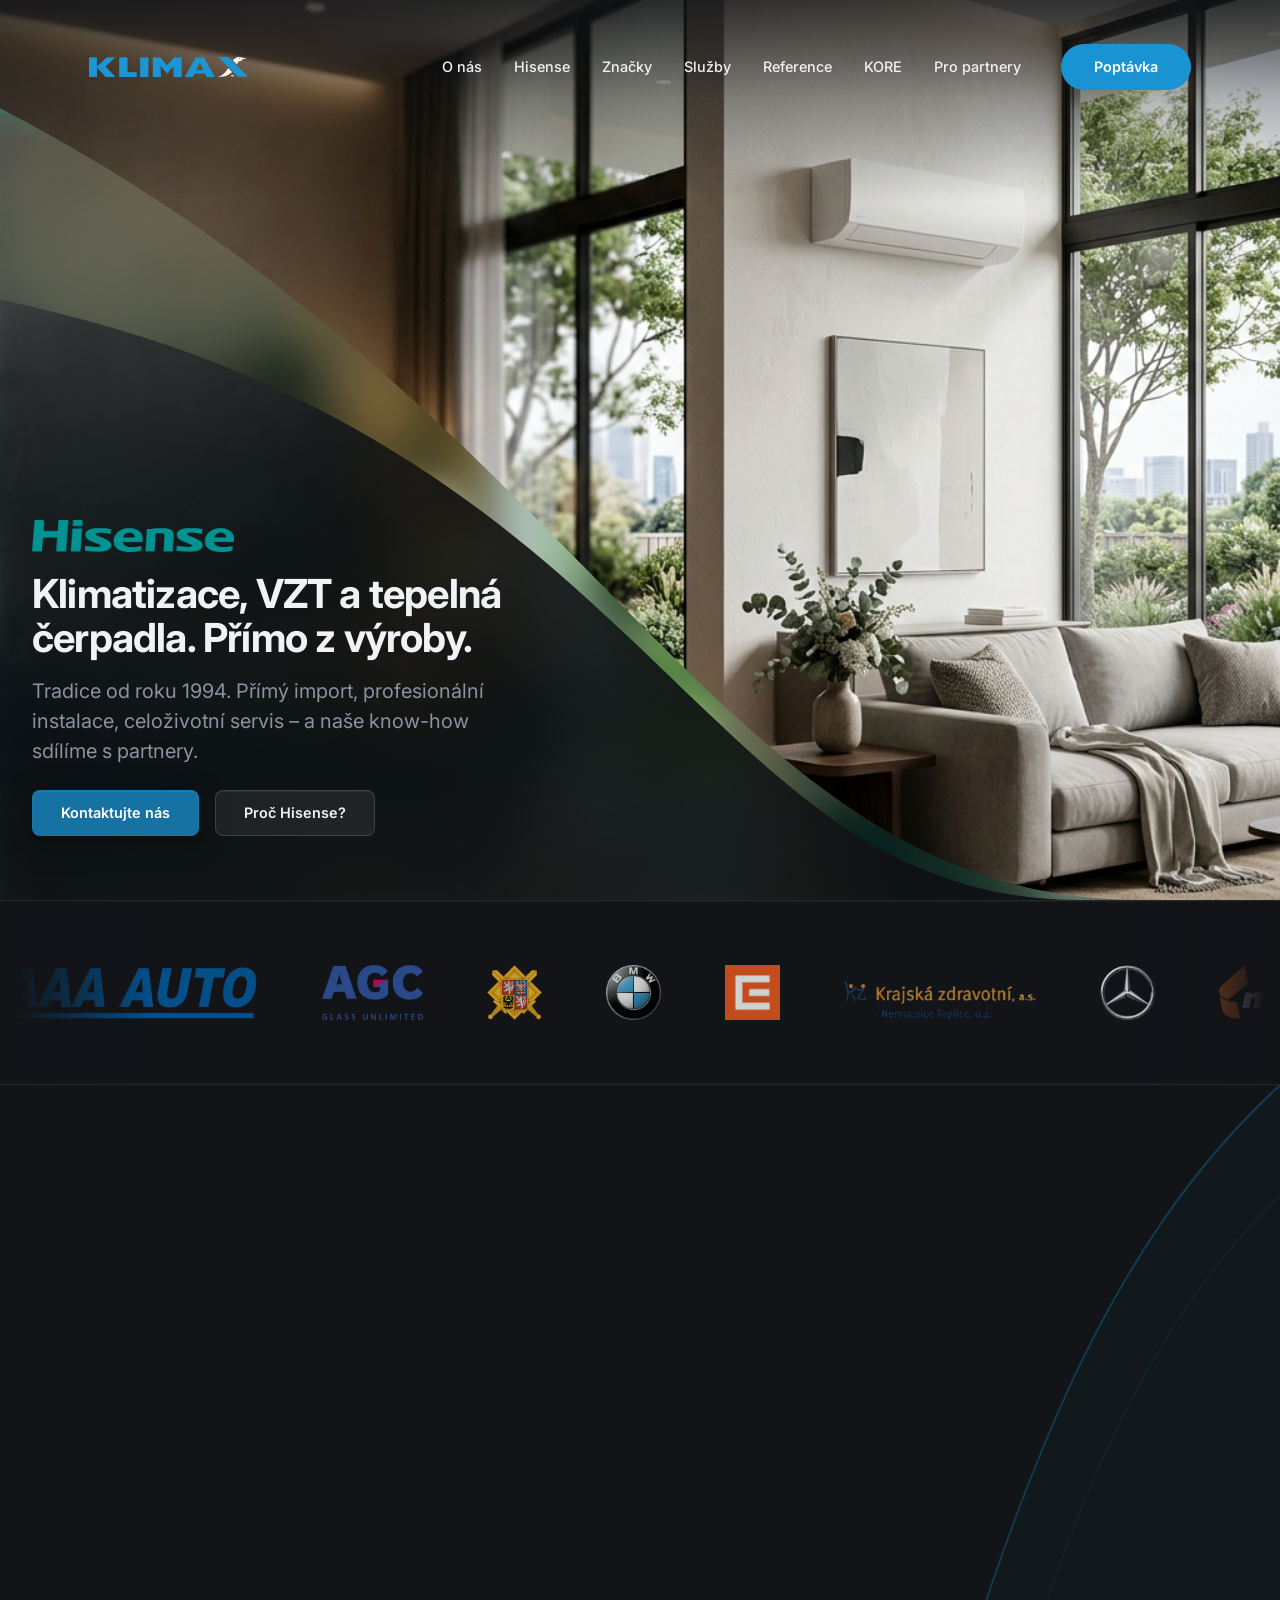
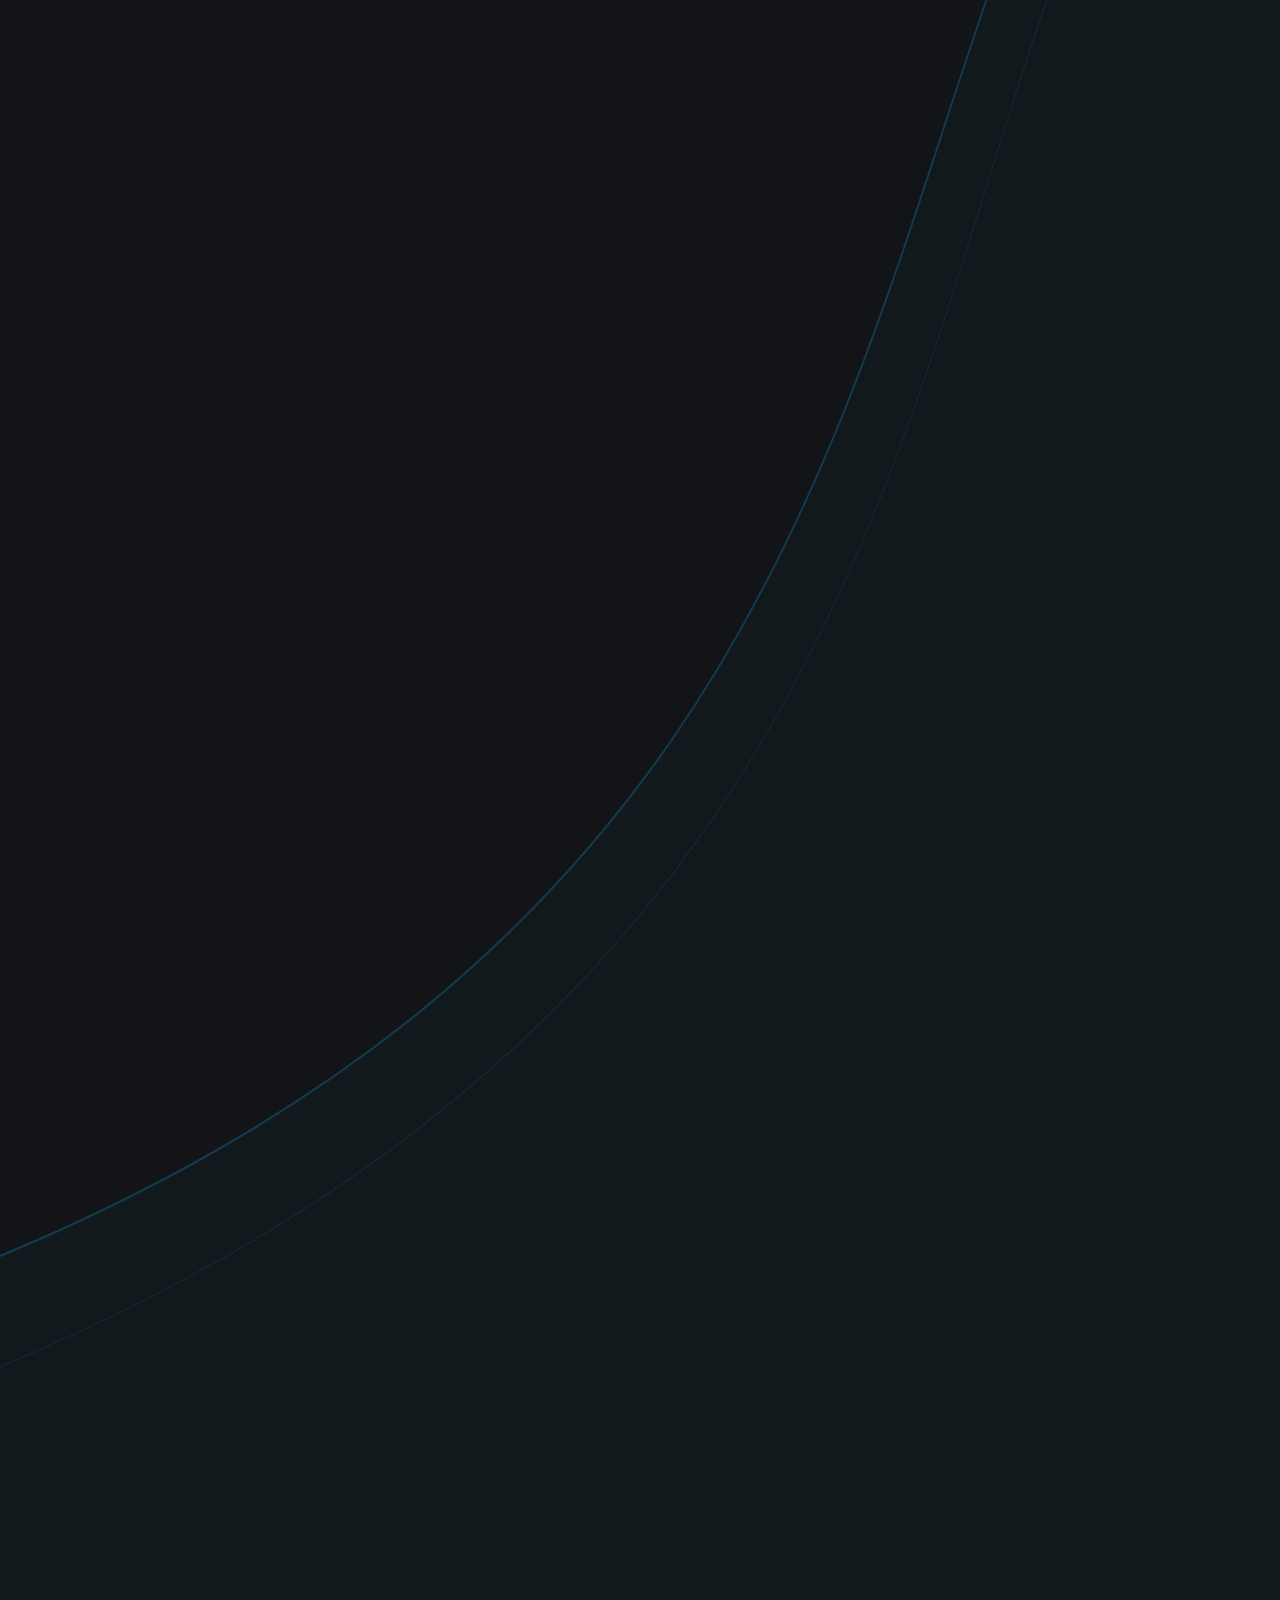
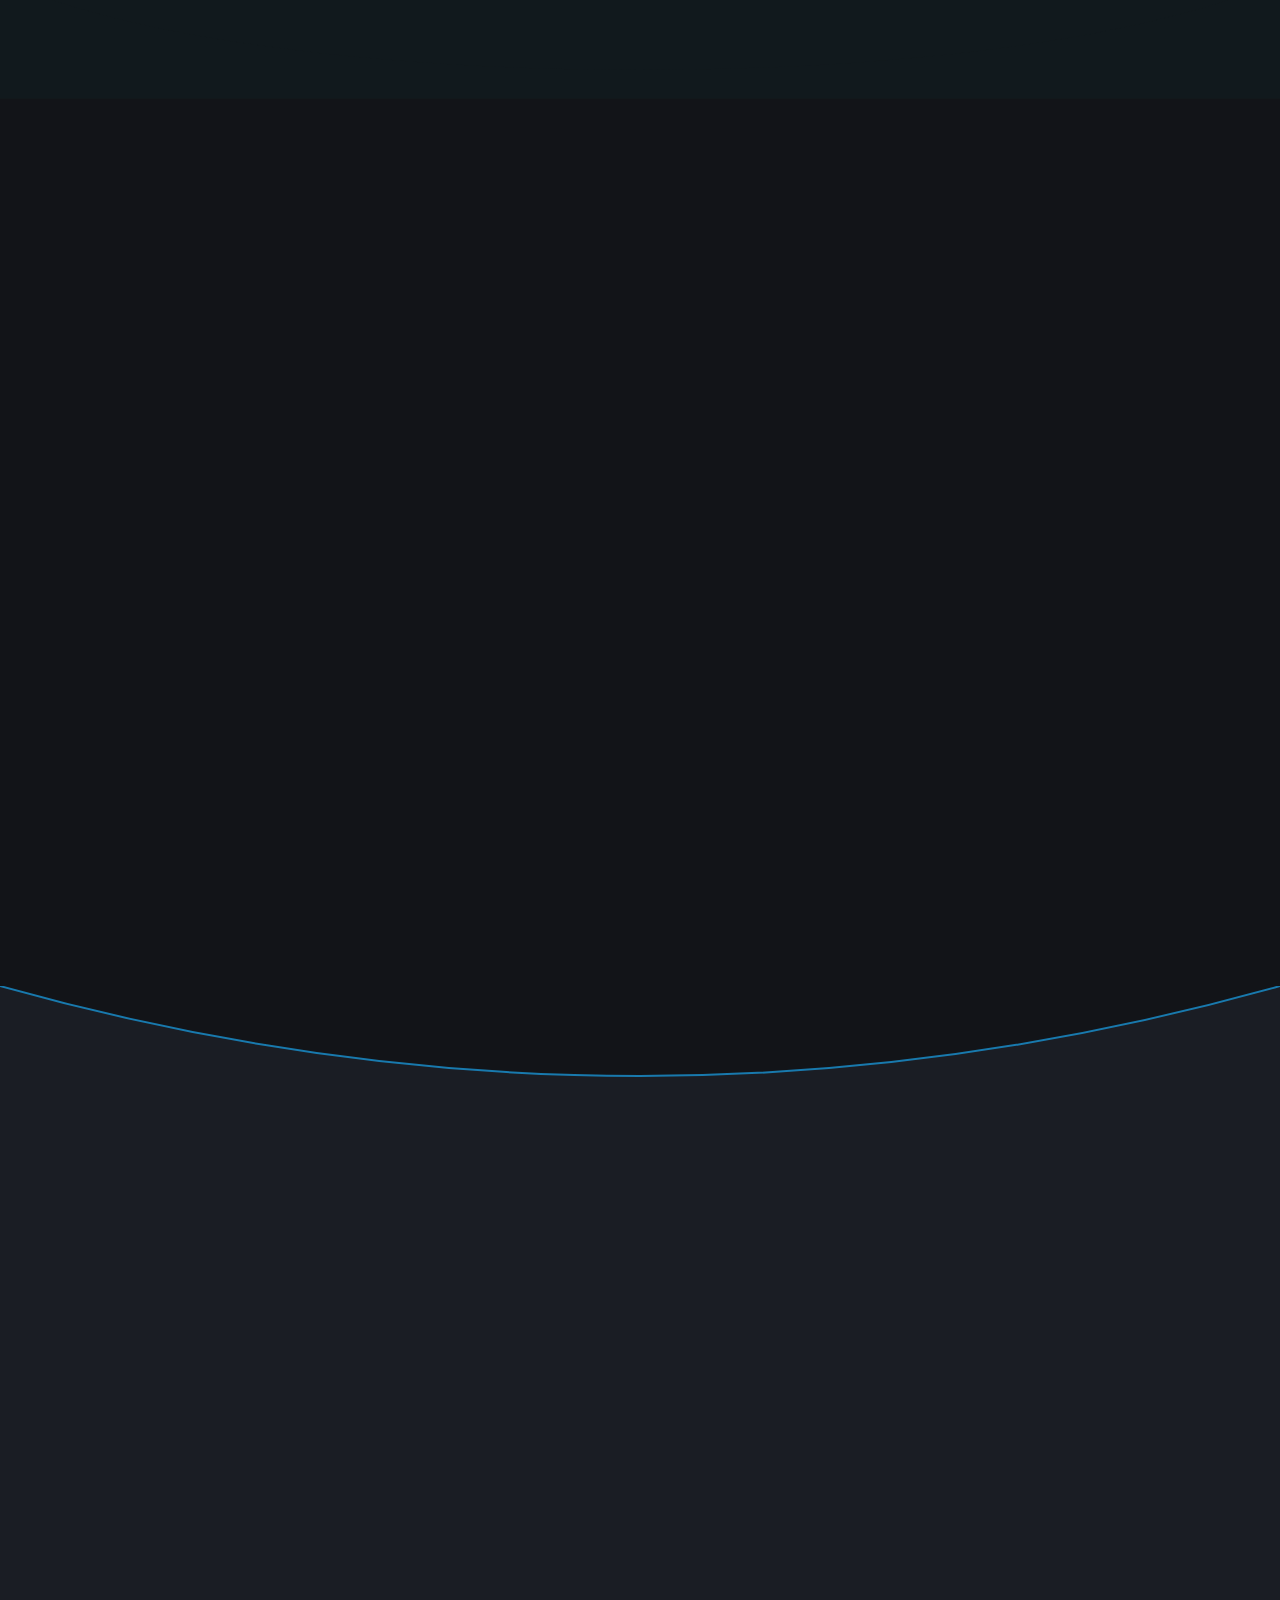
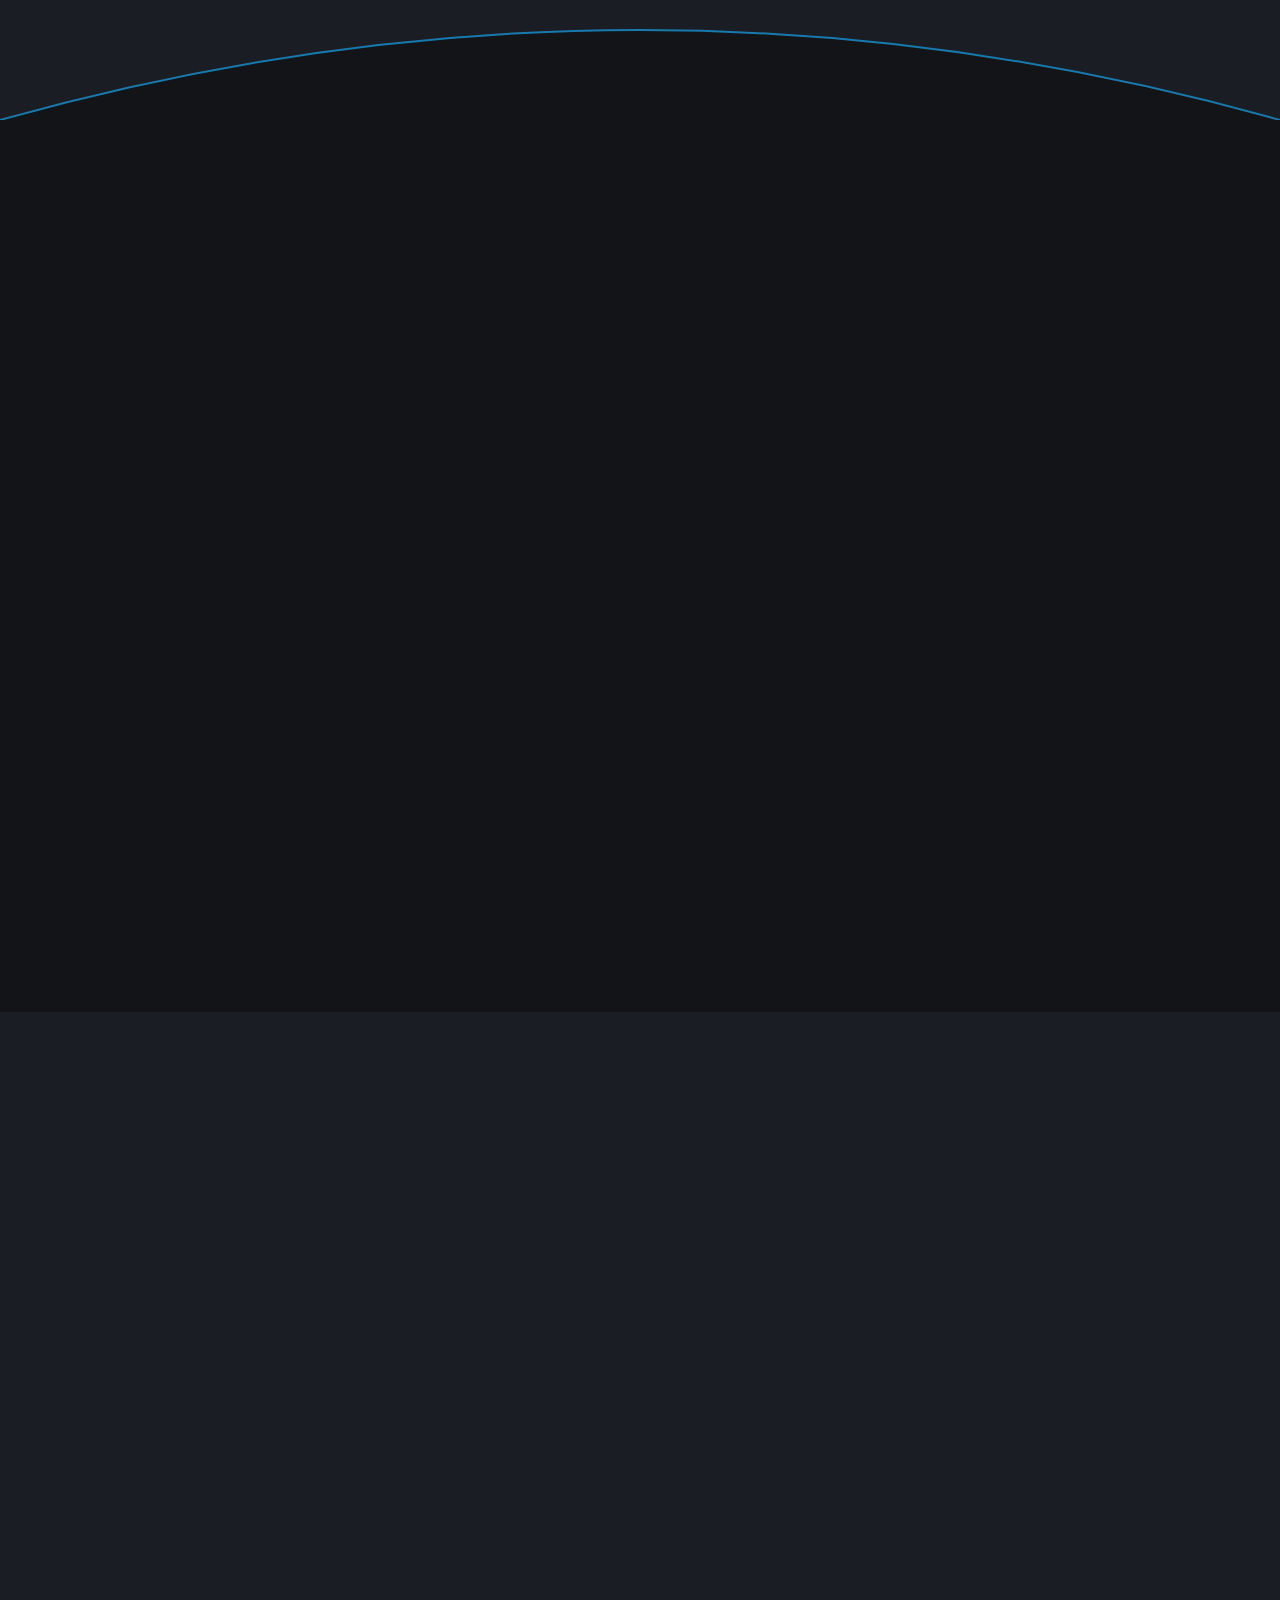
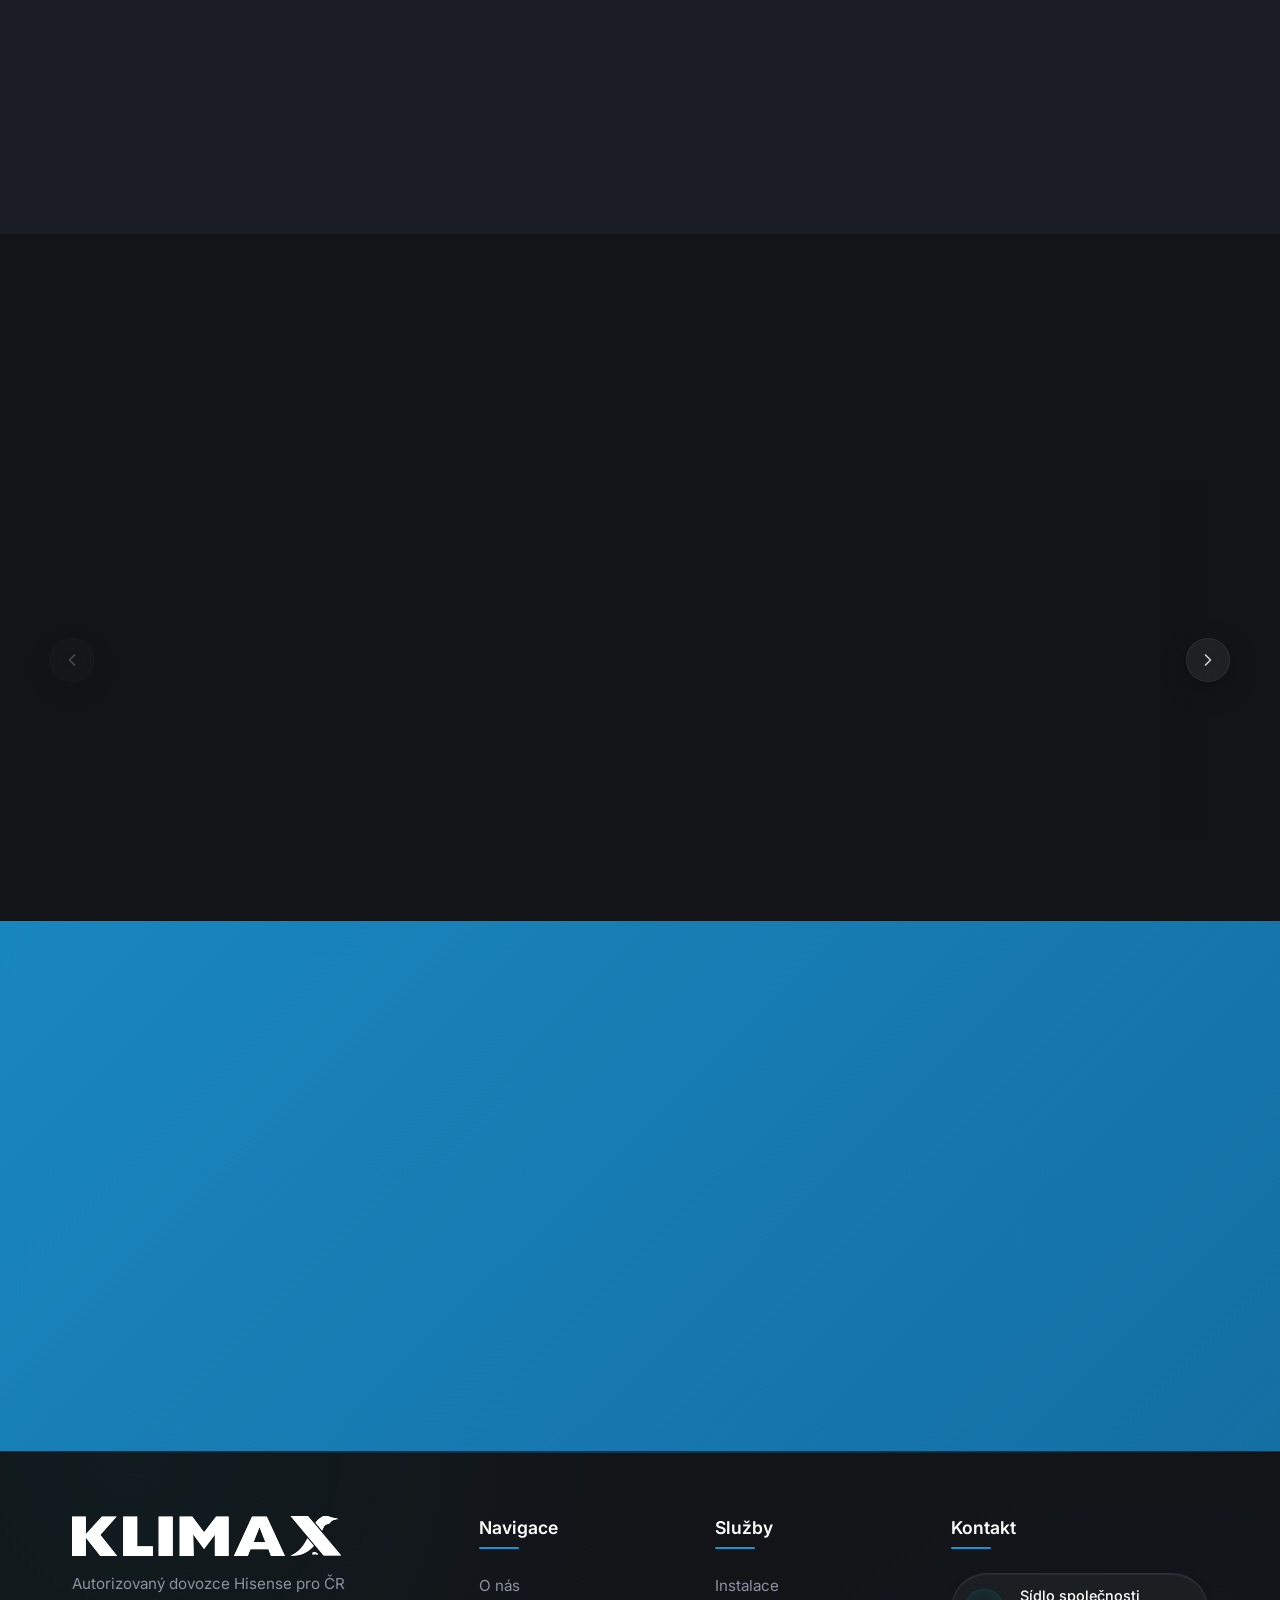
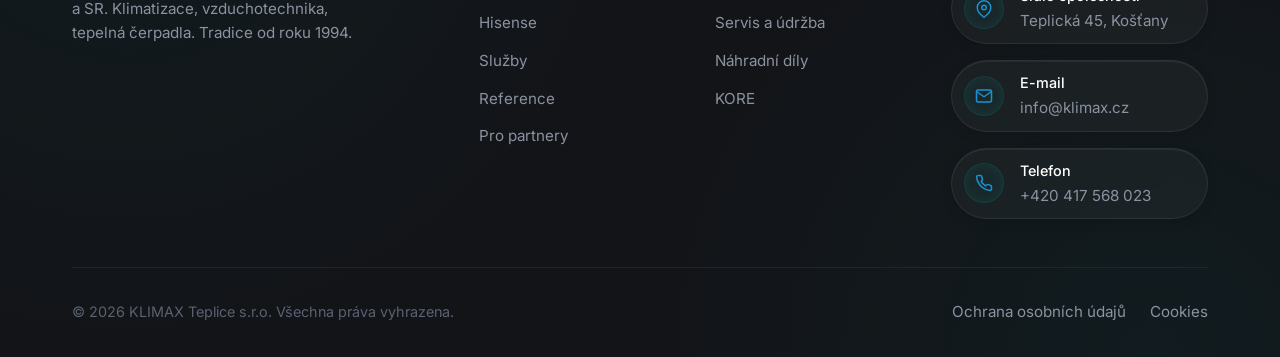
==== commit a6d4f1d4: "final v1" ====
--- a/index.html
+++ b/index.html
@@ -3,23 +3,26 @@
 <head>
     <meta charset="UTF-8">
     <meta name="viewport" content="width=device-width, initial-scale=1.0">
-    <meta name="description" content="KLIMAX Teplice – autorizovaný dovozce Hisense pro ČR a SR. Přímý import klimatizací, vzduchotechniky a tepelných čerpadel z výroby v Číně. 30 let zkušeností.">
+    <meta name="description" content="KLIMAX Teplice – autorizovaný dovozce Hisense pro ČR a SR. Přímý import klimatizací, vzduchotechniky a tepelných čerpadel z výroby v Číně. Tradice od roku 1994.">
     <meta name="keywords" content="dovozce Hisense ČR, klimatizace, vzduchotechnika, tepelná čerpadla, KLIMAX Teplice, Hisense ČR, VRF systémy">
     <meta name="robots" content="index, follow">
     <meta name="author" content="KLIMAX Teplice s.r.o.">
+    <link rel="canonical" href="https://klimax.cz/">
 
     <!-- Favicon -->
-    <link rel="icon" type="image/png" href="/assets/favicon/favicon-96x96.png" sizes="96x96" />
-    <link rel="icon" type="image/svg+xml" href="/assets/favicon/favicon.svg" />
-    <link rel="shortcut icon" href="/assets/favicon/favicon.ico" />
-    <link rel="apple-touch-icon" sizes="180x180" href="/assets/favicon/apple-touch-icon.png" />
+    <link rel="icon" type="image/png" href="assets/favicon/favicon-96x96.png" sizes="96x96" />
+    <link rel="icon" type="image/svg+xml" href="assets/favicon/favicon.svg" />
+    <link rel="shortcut icon" href="assets/favicon/favicon.ico" />
+    <link rel="apple-touch-icon" sizes="180x180" href="assets/favicon/apple-touch-icon.png" />
     <meta name="apple-mobile-web-app-title" content="Klimax" />
-    <link rel="manifest" href="/assets/favicon/site.webmanifest" />
+    <link rel="manifest" href="assets/favicon/site.webmanifest" />
 
     <!-- Open Graph -->
     <meta property="og:title" content="KLIMAX Teplice – Autorizovaný dovozce Hisense pro ČR a SR">
-    <meta property="og:description" content="Přímý import klimatizací a tepelných čerpadel. 30 let na trhu. Prodáváme, instalujeme, servisujeme.">
+    <meta property="og:description" content="Přímý import klimatizací a tepelných čerpadel. Tradice od roku 1994. Prodáváme, instalujeme, servisujeme.">
     <meta property="og:type" content="website">
+    <meta property="og:url" content="https://klimax.cz/">
+    <meta property="og:image" content="https://klimax.cz/assets/images/team.png">
     <meta property="og:locale" content="cs_CZ">
 
     <title>KLIMAX Teplice – Autorizovaný dovozce Hisense | Klimatizace, VZT, Tepelná čerpadla</title>
@@ -156,7 +159,7 @@
                 </h1>
 
                 <p class="hero__subtitle fade-in">
-                    30&nbsp;let zkušeností. Přímý import, profesionální instalace, celoživotní servis – a&nbsp;naše know-how sdílíme s&nbsp;partnery.
+                    Tradice od&nbsp;roku 1994. Přímý import, profesionální instalace, celoživotní servis – a&nbsp;naše know-how sdílíme s&nbsp;partnery.
                 </p>
 
                 <div class="hero__actions fade-in">
@@ -246,7 +249,7 @@
         <div class="container">
             <div class="section__header fade-in">
                 <h2 class="section__title">Proč KLIMAX</h2>
-                <p class="section__subtitle">Tři pilíře, na kterých stavíme. Každý den. Už 30 let.</p>
+                <p class="section__subtitle">Tři pilíře, na kterých stavíme. Každý den. Tradice od roku 1994.</p>
             </div>
 
             <div class="pillars-z">
@@ -265,11 +268,11 @@
                     </div>
                 </div>
 
-                <!-- Row 2: 30 let praxe (Image on Left) -->
+                <!-- Row 2: Tradice od roku 1994 (Image on Left) -->
                 <div class="z-row z-row--reverse fade-in">
                     <div class="z-row__content">
                         <span class="z-row__label">Zkušenosti</span>
-                        <h3 class="z-row__title">30 let praxe</h3>
+                        <h3 class="z-row__title">Tradice od roku 1994</h3>
                         <p class="z-row__text">
                             Technická zdatnost podložená tisíci instalacemi. Od složitých serveroven
                             a pětihvězdičkových hotelů po masivní průmyslové haly. Navrhujeme řešení na míru, bez kompromisů v kvalitě.
@@ -718,13 +721,13 @@
             <div class="footer__grid">
                 <!-- Column 1: About -->
                 <div class="footer__col">
-                    <a href="/" class="footer__logo" aria-label="KLIMAX">
+                    <a href="index.html" class="footer__logo" aria-label="KLIMAX">
                         <img src="assets/images/Klimax-white.webp" alt="KLIMAX Logo" class="footer__logo-img" width="140" height="40">
                     </a>
                     <p class="footer__about">
                         Autorizovaný dovozce Hisense pro ČR a SR.
                         Klimatizace, vzduchotechnika, tepelná čerpadla.
-                        30&nbsp;let na trhu.
+                        Tradice od&nbsp;roku 1994.
                     </p>
                 </div>
 
@@ -764,13 +767,13 @@
                                 <span>Teplická 45, Košťany</span>
                             </div>
                         </a>
-                        <a href="mailto:servis@klimax.cz" class="footer__contact-item">
+                        <a href="mailto:info@klimax.cz" class="footer__contact-item">
                             <div class="footer__contact-icon">
                                 <svg width="18" height="18" viewBox="0 0 24 24" fill="none" stroke="currentColor" stroke-width="2" stroke-linecap="round" stroke-linejoin="round"><path d="M4 4h16c1.1 0 2 .9 2 2v12c0 1.1-.9 2-2 2H4c-1.1 0-2-.9-2-2V6c0-1.1.9-2 2-2z"></path><polyline points="22,6 12,13 2,6"></polyline></svg>
                             </div>
                             <div class="footer__contact-text">
                                 <strong>E-mail</strong>
-                                <span>servis@klimax.cz</span>
+                                <span>info@klimax.cz</span>
                             </div>
                         </a>
                         <a href="tel:+420417568023" class="footer__contact-item">
--- a/css/subpages.css
+++ b/css/subpages.css
@@ -895,6 +895,31 @@
   }
 }
 
+/* KORE Inquiry Form iframe */
+.kore-form-iframe {
+  width: 100%;
+  min-height: 1450px;
+  height: 1450px;
+  border: 0;
+  display: block;
+  background: transparent;
+  transition: height 0.25s ease-out;
+}
+
+@media (max-width: 900px) {
+  .kore-form-iframe {
+    min-height: 1750px;
+    height: 1750px;
+  }
+}
+
+@media (max-width: 480px) {
+  .kore-form-iframe {
+    min-height: 1900px;
+    height: 1900px;
+  }
+}
+
 .contact-info {
   display: flex;
   flex-direction: column;
@@ -1110,12 +1135,14 @@
   color: var(--accent-klimax);
 }
 
-.download-card__info {
+.download-card__info,
+.download-card__content {
   flex: 1;
   min-width: 0;
 }
 
-.download-card__name {
+.download-card__name,
+.download-card__title {
   font-weight: 600;
   font-size: 0.95rem;
   color: var(--text-primary);
@@ -1130,13 +1157,15 @@
   color: var(--text-muted);
 }
 
-.download-card__action {
+.download-card__action,
+.download-card__arrow {
   flex-shrink: 0;
   color: var(--text-muted);
   transition: color var(--transition-base), transform var(--transition-base);
 }
 
-.download-card:hover .download-card__action {
+.download-card:hover .download-card__action,
+.download-card:hover .download-card__arrow {
   color: var(--accent-klimax);
   transform: translateY(2px);
 }
